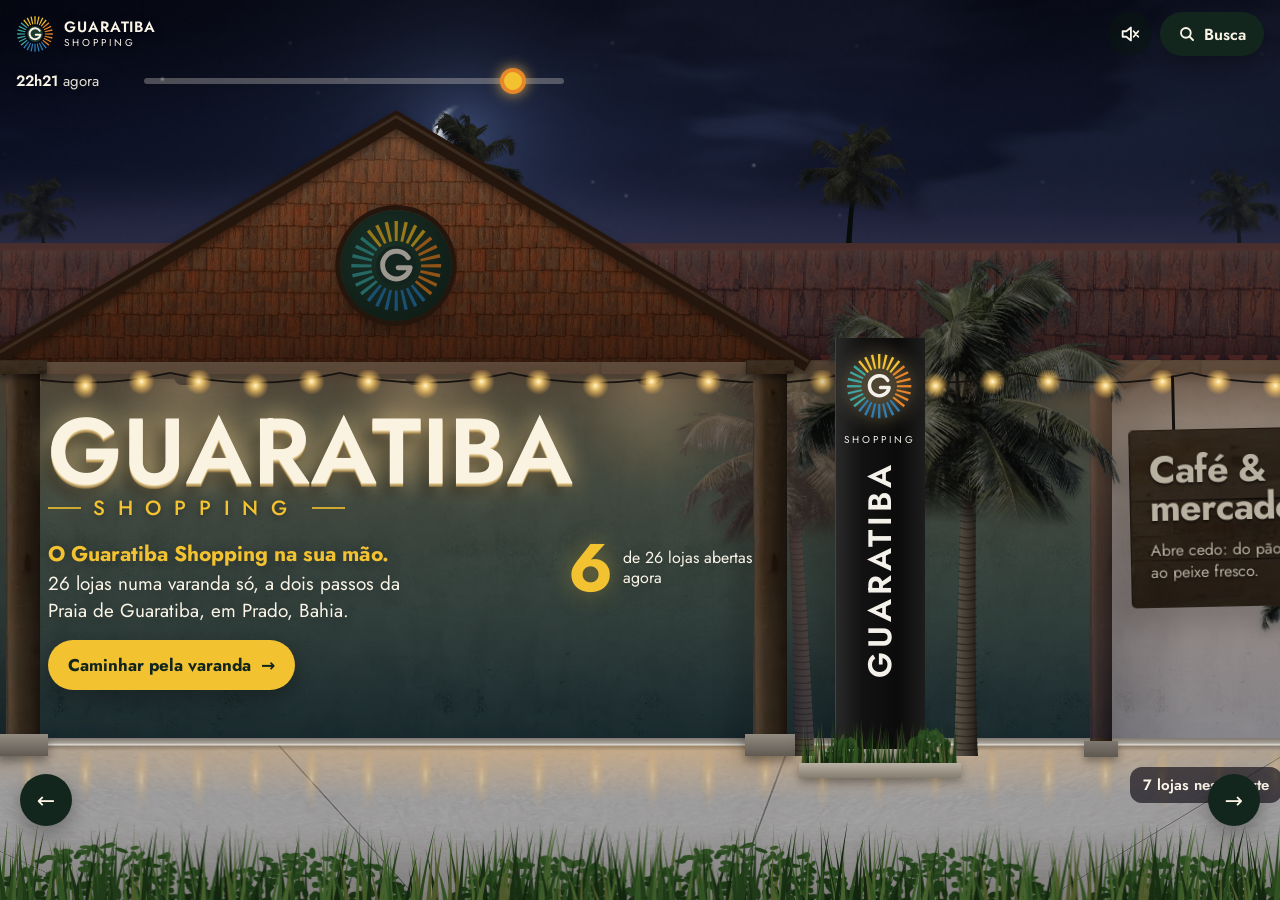
==== index.html @ 78e8a135 "Fluidez no computador: mecanismo de transição das lojas (estados, preparo antes de animar, limpeza g" ====
<!doctype html>
<html lang="pt-BR">
<head>
<meta charset="utf-8">
<meta http-equiv="Content-Security-Policy" content="default-src 'self'; script-src 'self'; style-src 'self' 'unsafe-inline'; img-src 'self' data:; font-src 'self'; connect-src 'self' https://api.open-meteo.com https://marine-api.open-meteo.com; media-src 'self'; object-src 'none'; base-uri 'self'; form-action 'none'; upgrade-insecure-requests">
<meta name="referrer" content="strict-origin-when-cross-origin">
<meta name="viewport" content="width=device-width, initial-scale=1, viewport-fit=cover">
<title>Guaratiba Shopping · Tudo em apenas um lugar · Praia de Guaratiba, Prado-BA</title>
<meta name="description" content="Caminhe pela varanda do Guaratiba Shopping, na Praia de Guaratiba, em Prado (BA): 26 lojas, do café da manhã ao último brinde, com horário de cada uma em tempo real.">
<meta name="theme-color" content="#1E3A2F">
<meta property="og:title" content="Guaratiba Shopping · A Varanda do Sol">
<meta property="og:description" content="26 lojas numa varanda só, na Praia de Guaratiba, Prado-BA. Veja o que está aberto agora.">
<meta property="og:type" content="website">
<meta property="og:image" content="https://samuelsalomaopassos-source.github.io/guaratiba-shopping/assets/og.png">
<link rel="icon" href="assets/favicon.svg" type="image/svg+xml">
<link rel="preload" href="assets/fonts/jost-latin.woff2" as="font" type="font/woff2" crossorigin>
<link rel="preconnect" href="https://api.open-meteo.com" crossorigin>
<link rel="preload" href="assets/tex/telha.webp" as="image">
<link rel="preload" href="assets/tex/madeira.webp" as="image">
<link rel="stylesheet" href="styles.css?v=31">
</head>
<body>
<a class="skip" href="#diretorio-lista">Pular para a lista de lojas</a>

<!-- Céu (fixo): cor do horário, sol do logo, lua, estrelas, coqueiros -->
<div class="sky" id="sky" aria-hidden="true">
  <canvas id="ceu"></canvas>
  <div class="passaros" id="passaros"></div>
  <div class="palms" id="palms"></div>
</div>

<!-- Barra superior -->
<header class="bar" id="bar">
  <a class="brand" href="#inicio" aria-label="Guaratiba Shopping, início">
    <span class="brand-sun" id="brandSun"></span>
    <span class="brand-name">Guaratiba<span>Shopping</span></span>
  </a>
  <div class="bar-actions">
    <button class="btn-ghost" id="btnSom" type="button" aria-pressed="false" aria-label="Ligar o som ambiente">
      <svg viewBox="0 0 24 24" width="22" height="22" aria-hidden="true"><path id="somIco" d="M4 9h4l5-4v14l-5-4H4z M16 9l5 6 M21 9l-5 6" fill="none" stroke="currentColor" stroke-width="2" stroke-linecap="round" stroke-linejoin="round"/></svg>
    </button>
    <button class="btn-lojas" id="btnLojas" type="button" aria-haspopup="dialog" aria-controls="diretorio"><svg viewBox="0 0 24 24" width="18" height="18" aria-hidden="true"><circle cx="10.5" cy="10.5" r="6.5" fill="none" stroke="currentColor" stroke-width="2.4"/><path d="M15.5 15.5L20 20" stroke="currentColor" stroke-width="2.6" stroke-linecap="round"/></svg>Busca</button>
  </div>
</header>

<!-- Relógio: o sol marca a hora -->
<div class="clock" id="clock">
  <label class="clock-label" for="hora"><span id="horaTxt">--h--</span> <span id="horaQuando">agora</span></label>
  <input id="hora" type="range" min="6" max="24" step="0.25" value="12" aria-describedby="abertasTxt">
  <button class="clock-now" id="btnAgora" type="button" hidden>Agora</button>
  <button class="tempo-chip" id="btnTempo" type="button" aria-haspopup="dialog" aria-controls="tempo" hidden>
    <span class="tempo-ico" id="tempoIco"></span><span id="tempoTemp">--°</span><span class="sr" id="tempoSr">Previsão do tempo</span>
  </button>
</div>

<div class="chuva" id="chuva" aria-hidden="true"></div>

<!-- Previsão do tempo -->
<div class="tempo" id="tempo" role="dialog" aria-modal="false" aria-labelledby="tempoTitulo" hidden>
  <div class="tempo-topo">
    <h2 id="tempoTitulo">Tempo na Praia de Guaratiba</h2>
    <button class="btn-ghost" id="tempoFechar" type="button" aria-label="Fechar a previsão do tempo">
      <svg viewBox="0 0 24 24" width="20" height="20" aria-hidden="true"><path d="M5 5l14 14M19 5L5 19" stroke="currentColor" stroke-width="2.2" stroke-linecap="round"/></svg>
    </button>
  </div>
  <div class="tempo-agora" id="tempoAgora"></div>
  <div class="tempo-dica" id="tempoDica"></div>
  <div id="tempoPraia"></div>
  <h3>Próximas horas</h3>
  <div class="tempo-horas" id="tempoHoras"></div>
  <h3>Próximos dias</h3>
  <div class="tempo-dias" id="tempoDias"></div>
  <p class="tempo-fonte">Previsão e maré: Open-Meteo (estimativa)</p>
</div>

<!-- Sol e lua (acima da varanda para poderem ser arrastados) -->
<div class="sun" id="sun" aria-hidden="true"></div>

<!-- palco: piso, capim e varanda numa só camada; a câmera das lojas move só ela (nunca o rolador direto) -->
<div class="palco" id="palco">
<!-- piso e capim da frente: fora da varanda para ficarem presos à tela enquanto ela rola -->
<div class="chao" aria-hidden="true"><div class="chao-plano"></div><div class="chao-escuro"></div></div>
<div class="grama-frente" id="gramaFrente" aria-hidden="true"></div>

<!-- A varanda -->
<main class="walk" id="walk" tabindex="-1">
  <div class="track" id="track">
    <div class="roof" aria-hidden="true"></div>
    <div class="fascia" aria-hidden="true"></div>
    <div class="beiral" aria-hidden="true"></div>
    <div class="fio" aria-hidden="true"></div>
    <div class="fio-reflexo" aria-hidden="true"></div>
    <div class="grade" aria-hidden="true"></div>

    <section class="bay bay-entrada" id="inicio" aria-labelledby="titulo">
      <div class="frontao" aria-hidden="true">
        <div class="frontao-telha"></div>
        <svg class="frontao-borda" viewBox="0 0 100 100" preserveAspectRatio="none"><polyline points="-2,101 50,1 102,101" fill="none" stroke="#3B2416" stroke-width="16" vector-effect="non-scaling-stroke" stroke-linejoin="miter"/><polyline points="-2,101 50,1 102,101" fill="none" stroke="rgba(255,220,180,.18)" stroke-width="3" vector-effect="non-scaling-stroke" stroke-linejoin="miter" transform="translate(0,-1.2)"/></svg>
        <div class="frontao-sol" id="frontaoSol"></div>
      </div>
      <div class="portico" aria-hidden="true">
        <span class="coluna e"><i></i></span><span class="coluna d"><i></i></span>
        <span class="arandela a1"></span><span class="arandela a2"></span><span class="arandela a3"></span>
      </div>
      <div class="entrada-texto">
        <h1 id="titulo" class="letreiro"><span class="l1">Guaratiba</span> <span class="l2">Shopping</span></h1>
        <p class="entrada-sub"><strong>O Guaratiba Shopping na sua mão.</strong> 26 lojas numa varanda só, a dois passos da Praia de Guaratiba, em Prado, Bahia.</p>
        <p class="agora"><span class="agora-num" id="abertasN">--</span> <span class="agora-txt" id="abertasTxt">de 26 lojas abertas agora</span></p>
        <button class="btn-primary" id="btnCaminhar" type="button">Caminhar pela varanda <span aria-hidden="true">→</span></button>
      </div>
      <p class="dica-gesto" aria-hidden="true"><span class="seta">↑</span> Deslize pra caminhar</p>
      <div class="canteiro-totem" aria-hidden="true"><div class="grama-canteiro" data-grama="2"></div></div>
      <div class="totem" aria-hidden="true">
        <div class="totem-sun" id="totemSun"></div>
        <div class="totem-word">GUARATIBA</div>
        <div class="totem-sub">SHOPPING</div>
      </div>
      <div class="palm-front" aria-hidden="true"></div>
      <div class="palm-front esq" aria-hidden="true"></div>
    </section>

    <!-- baias geradas por app.js -->
    <div id="bays" class="bays"></div>

    <section class="bay bay-praca" id="praca" aria-labelledby="pracaTitulo">
      <div class="pilar" aria-hidden="true"><span class="mao e"></span><i></i></div>
      <div class="varal" aria-label="Fotos do Guaratiba Shopping">
        <span class="corda-varal c1" aria-hidden="true"></span><span class="corda-varal c2" aria-hidden="true"></span>
        <figure><img src="assets/fotos/fachada-dia.webp" alt="A varanda do Guaratiba Shopping de dia, com o telhado de telhas e o estacionamento" loading="lazy"><figcaption>A varanda de dia</figcaption></figure>
        <figure><img src="assets/fotos/fachada-noite.webp" alt="A varanda iluminada à noite, com carros no estacionamento" loading="lazy"><figcaption>E de noite</figcaption></figure>
        <figure><img src="assets/fotos/festa-criancas.webp?v=2" alt="Crianças dançando na festa do Dia das Crianças, sob a varanda" loading="lazy"><figcaption>Dia das Crianças</figcaption></figure>
        <figure><img src="assets/fotos/acaraje-mesas.webp" alt="Pessoas nas mesas em frente ao Acarajé Costa Baiana" loading="lazy"><figcaption>Fim de tarde no acarajé</figcaption></figure>
      </div>
      <div class="praca-texto">
        <h2 id="pracaTitulo">Música ao vivo toda sexta</h2>
        <p>O único espaço coberto de entretenimento da região: praça de alimentação completa e, em frente à varanda, os shows, as festas e os eventos da temporada.</p>
        <p class="praca-end">Av. Itália · Praia de Guaratiba, Prado-BA</p>
        <div class="praca-acoes">
          <a class="btn-primary" id="lnkMaps" href="#" target="_blank" rel="noopener noreferrer">Como chegar</a>
          <a class="btn-secondary" id="lnkWa" href="#" target="_blank" rel="noopener noreferrer">WhatsApp do shopping</a>
          <a class="btn-secondary" id="lnkIg" href="#" target="_blank" rel="noopener noreferrer">Instagram</a>
        </div>
        <div class="praca-rodape">
          <button class="btn-link" id="btnVoltarInicio" type="button"><span aria-hidden="true">←</span> Voltar ao começo da varanda</button>
        </div>
      </div>
      <div class="praca-postes" aria-hidden="true"></div>
      <div class="canteiro-praca" aria-hidden="true"><div class="grama-canteiro" data-grama="4"></div></div>
      <p class="credito">Experiência digital por OFFSET studio · Texturas: Poly Haven (CC0) · Copa do coqueiro: foto de Anoopan, <a href="https://commons.wikimedia.org/wiki/File:Coconut_Tree.JPG" target="_blank" rel="noopener noreferrer">Wikimedia Commons</a>, CC BY 3.0</p>
    </section>
  </div>
</main>
</div>

<button class="nav-arrow prev" id="arrPrev" type="button" aria-label="Voltar pela varanda"><span aria-hidden="true">←</span></button>
<button class="nav-arrow next" id="arrNext" type="button" aria-label="Seguir pela varanda"><span aria-hidden="true">→</span></button>

<!-- Loja aberta (a porta abre) -->
<div class="loja" id="loja" role="dialog" aria-modal="true" aria-labelledby="lojaNome" hidden>
  <div class="loja-brilho" aria-hidden="true"></div>
  <div class="loja-scroll" id="lojaScroll" tabindex="-1">
    <div class="loja-topo">
      <button class="btn-voltar" id="lojaFechar" type="button"><span aria-hidden="true">←</span> Varanda</button>
      <div class="loja-setas">
        <button type="button" id="lojaAnt" aria-label="Loja anterior"><span aria-hidden="true">←</span></button>
        <button type="button" id="lojaProx" aria-label="Próxima loja"><span aria-hidden="true">→</span></button>
      </div>
    </div>
    <div class="loja-corpo" id="lojaCorpo"></div>
  </div>
</div>

<!-- Diretório -->
<div class="diretorio" id="diretorio" role="dialog" aria-modal="true" aria-labelledby="dirTitulo" hidden>
  <div class="dir-painel">
    <div class="dir-topo">
      <h2 id="dirTitulo">Do que você precisa?</h2>
      <button class="btn-ghost" id="dirFechar" type="button" aria-label="Fechar a busca">
        <svg viewBox="0 0 24 24" width="22" height="22" aria-hidden="true"><path d="M5 5l14 14M19 5L5 19" stroke="currentColor" stroke-width="2.2" stroke-linecap="round"/></svg>
      </button>
    </div>
    <label class="dir-busca"><span class="sr">Diga do que precisa ou o nome da loja</span>
      <input id="busca" type="search" placeholder="Protetor solar, presente, jantar…" enterkeyhint="search" autocomplete="off">
    </label>
    <div id="diretorio-lista" class="dir-lista" aria-live="polite"></div>
  </div>
</div>

<div class="toast" id="toast" role="status" aria-live="polite"></div>

<noscript>
  <div class="noscript">
    <h2>Guaratiba Shopping</h2>
    <p>Av. Itália, Praia de Guaratiba · Prado, Bahia. Ative o JavaScript para caminhar pela varanda. Instagram: @shoppingguaratiba._</p>
  </div>
</noscript>

<script src="data.js?v=31"></script>
<script src="sky.js?v=31"></script>
<script src="app.js?v=31"></script>
</body>
</html>
---- styles.css ----
@font-face{font-family:Jost;src:url(assets/fonts/jost-latin.woff2) format("woff2");font-weight:300 800;font-display:swap}:root{--verde:#1E3A2F;--verde-esc:#13261E;--creme:#F3E6CC;--creme-claro:#FBF5E8;--laranja:#E8862A;--amarelo:#F2C230;--agua:#3FA7A0;--azul:#2F7FB5;--madeira:#6A4127;--madeira-esc:#3B2416;--tinta:#1B1A17;--ceu:#7EC4E3;--ladrilho:520px;--noite:0;--dia:1;--grade:#ffffff;--sx:0;--so:.3;--scroll:0;--roofTop:27svh;--roofH:11svh;--fasciaH:1.6svh;--shopTop:calc(var(--roofTop) + var(--roofH) + var(--fasciaH));--floorTop:83svh;--bayW:80vw;--pracaW:200vw;--ease:cubic-bezier(.22,.8,.2,1);--tex-telha:url(assets/tex/telha.webp);--tex-madeira:url(assets/tex/madeira.webp);--tex-madeira-v:url(assets/tex/madeira-v.webp);--tex-reboco:url(assets/tex/reboco.webp);--tex-verde:url(assets/tex/reboco-verde.webp);--tex-piso:url(assets/tex/piso-cimento.webp)}@media(min-width:700px){:root{--roofTop:28vh;--roofH:12vh;--fasciaH:1.5vh;--floorTop:82vh;--bayW:44vw}}@media(min-width:1100px){:root{--roofTop:27vh;--roofH:13vh;--floorTop:82vh;--bayW:360px;--pracaW:min(1280px,92vw)}}*{box-sizing:border-box;margin:0;padding:0}[hidden]{display:none!important}html,body{height:100%}body{font-family:Jost,system-ui,sans-serif;color:var(--tinta);background:#0c1622;overflow:hidden;-webkit-font-smoothing:antialiased;text-rendering:optimizeLegibility}img{display:block;max-width:100%}button{font:inherit;color:inherit;cursor:pointer;border:0;background:none}a{color:inherit}:focus-visible{outline:3px solid var(--amarelo);outline-offset:3px}.sr{position:absolute;width:1px;height:1px;overflow:hidden;clip:rect(0 0 0 0);white-space:nowrap}.skip{position:fixed;left:12px;top:-60px;z-index:100;background:var(--creme);padding:10px 14px;border-radius:999px;font-weight:600}.skip:focus{top:12px}.sky{position:fixed;inset:0;z-index:0;background:linear-gradient(to top,color-mix(in srgb,var(--ceu) 70%,#fff) 30%,var(--ceu));transition:background .6s}#ceu{position:absolute;inset:0;width:100%;height:100%;display:block}.palms{position:absolute;left:0;top:calc(var(--roofTop) - 16svh);height:19svh;width:400vw;will-change:transform}.palm{position:absolute;bottom:0}.palm svg{position:absolute;inset:0;width:100%;height:100%;overflow:visible}.palm svg *{transform-box:view-box}.palm.balanca{transform-origin:50% 100%;will-change:transform;animation:longe 9s cubic-bezier(.45,0,.4,1) infinite}@keyframes longe{0%,to{transform:rotate(-.4deg)}14%{transform:rotate(1.2deg)}22%{transform:rotate(2.1deg)}30%{transform:rotate(1.3deg)}38%{transform:rotate(1.7deg)}54%{transform:rotate(.2deg)}68%{transform:rotate(-1deg)}84%{transform:rotate(-.2deg)}}.pl-corpo{transform-origin:50% 100%;will-change:transform;animation:verga 9s cubic-bezier(.45,0,.4,1) var(--dd,0s) infinite}.pl-copa{will-change:transform;animation:rajada 9s cubic-bezier(.45,0,.4,1) var(--dd,0s) infinite}@keyframes verga{0%,to{transform:rotate(0)}16%{transform:rotate(.35deg)}26%{transform:rotate(.9deg)}34%{transform:rotate(.6deg)}42%{transform:rotate(.75deg)}58%{transform:rotate(.1deg)}72%{transform:rotate(-.35deg)}86%{transform:rotate(-.05deg)}}@keyframes rajada{0%,to{transform:rotate(-.6deg)}12%{transform:rotate(1.2deg)}22%{transform:rotate(4.2deg)}29%{transform:rotate(2.6deg)}36%{transform:rotate(3.6deg)}44%{transform:rotate(2deg)}58%{transform:rotate(.3deg)}70%{transform:rotate(-2deg)}84%{transform:rotate(-.4deg)}}@keyframes vergaInv{0%,to{transform:rotate(0)}16%{transform:rotate(-.35deg)}26%{transform:rotate(-.9deg)}34%{transform:rotate(-.6deg)}42%{transform:rotate(-.75deg)}58%{transform:rotate(-.1deg)}72%{transform:rotate(.35deg)}86%{transform:rotate(.05deg)}}@keyframes rajadaInv{0%,to{transform:rotate(.6deg)}12%{transform:rotate(-1.2deg)}22%{transform:rotate(-4.2deg)}29%{transform:rotate(-2.6deg)}36%{transform:rotate(-3.6deg)}44%{transform:rotate(-2deg)}58%{transform:rotate(-.3deg)}70%{transform:rotate(2deg)}84%{transform:rotate(.4deg)}}.pl.inv .pl-corpo{animation-name:vergaInv}.pl.inv .pl-copa{animation-name:rajadaInv}.copa{position:absolute;aspect-ratio:1000/798;transform-origin:53% 54.7%}.copa .fr{left:0;top:0;width:100%;transform-origin:53% 54.7%;will-change:transform}.fr-e{animation:tremeE var(--fd,2.2s) ease-in-out var(--fo,0s) infinite alternate}.fr-d{animation:tremeD var(--fd,2.4s) ease-in-out var(--fo,0s) infinite alternate}.fr-c{animation:tremeC var(--fd,3.4s) ease-in-out var(--fo,0s) infinite alternate}@keyframes tremeE{0%{transform:rotate(-2.4deg) scale(1.01,.975)}to{transform:rotate(1.6deg) scale(.995,1.01)}}@keyframes tremeD{0%{transform:rotate(2.2deg) scale(1.01,.98)}to{transform:rotate(-1.8deg) scale(.995,1.01)}}@keyframes tremeC{0%{transform:rotate(-1deg) translateY(.4%)}to{transform:rotate(1.1deg) translateY(-.3%)}}.pl,.pl-l{position:absolute;inset:0}.pl svg{position:absolute;inset:0;width:100%;height:100%;overflow:visible}.pl>svg{filter:brightness(calc(1 - var(--noite) * .62))}.pl>.pl-l>svg{filter:brightness(calc(1 - var(--noite) * .45))}.copa-img{position:absolute;height:auto;max-width:none;transform-origin:53% 54.7%;display:block;user-select:none;pointer-events:none;filter:brightness(calc(var(--tom,1) * (1 - var(--noite) * .5))) saturate(calc(1.05 - var(--noite) * .5)) hue-rotate(var(--hue,0deg)) drop-shadow(0 6px 6px rgba(0,0,0,.18))}.copa-img.longe{filter:brightness(calc(.62 * (1 - var(--noite) * .7))) saturate(.7) contrast(.92)}.passaros{position:absolute;left:0;top:14svh;width:100%;height:20svh;opacity:var(--dia);pointer-events:none}.passaros i{position:absolute;left:-60px;width:22px;height:10px;animation:voa var(--t,26s) linear infinite;animation-delay:var(--a,0s)}.passaros i:before,.passaros i:after{content:"";position:absolute;top:4px;width:11px;height:2px;background:#22303a;border-radius:2px;animation:bate .5s ease-in-out infinite alternate}.passaros i:before{left:0;transform-origin:right center}.passaros i:after{right:0;transform-origin:left center;animation-name:bate2}@keyframes bate{0%{transform:rotate(18deg)}to{transform:rotate(-14deg)}}@keyframes bate2{0%{transform:rotate(-18deg)}to{transform:rotate(14deg)}}@keyframes voa{0%{transform:translate(0)}50%{transform:translate(60vw,-3vh)}to{transform:translate(125vw,1vh)}}.sun{position:fixed;z-index:1;width:clamp(58px,8vw,96px);aspect-ratio:1;left:0;top:0;touch-action:none;cursor:grab;transform:translate(-50%,-50%);border-radius:50%;transition:opacity .5s;will-change:transform}.sun:active{cursor:grabbing}.sun:before{content:"";position:absolute;inset:-40%;border-radius:50%;background:radial-gradient(circle,#ffecbebf,#ffd68c40 40%,#ffd68c00 68%)}.sun svg{position:relative;width:100%;height:100%;display:block;animation:gira 90s linear infinite;will-change:transform}@keyframes gira{to{transform:rotate(360deg)}}.chao{position:fixed;left:0;right:0;top:var(--floorTop);bottom:0;z-index:0;overflow:hidden;perspective:520px;perspective-origin:50% 0}.chao-plano{position:absolute;left:-60%;right:calc(-60% - var(--ladrilho) - 20px);top:0;height:340%;transform-origin:50% 0;transform:rotateX(-52deg);will-change:transform;background:var(--tex-piso) 0 0/var(--ladrilho) var(--ladrilho),#d2cdc4}.chao-escuro{position:absolute;inset:0;z-index:1;background:rgba(10,8,20,calc(var(--noite) * .12));pointer-events:none}.chao:before{content:"";position:absolute;inset:0;z-index:1;background:var(--grade);opacity:.55;pointer-events:none}.chao:after{content:"";position:absolute;inset:0;z-index:2;pointer-events:none;background:linear-gradient(to bottom,#7d776f 0,#a7a198 5px,#e4dfd7 7px,#28201847 8px,#28201800 8%),radial-gradient(120% 55% at 50% 0,rgba(255,190,110,calc(var(--noite) * .5)),#ffa05000 70%),linear-gradient(to bottom,#0000 55%,#140c0638),linear-gradient(100deg,rgba(255,240,220,calc(var(--dia) * .1)) 20%,#fff0dc00 45%,rgba(255,240,220,calc(var(--dia) * .06)) 75%,#fff0dc00 90%)}.grama-frente{position:fixed;left:0;bottom:-1svh;height:9svh;width:calc(100vw + 1280px);z-index:8;pointer-events:none;will-change:transform}.gl-fundo{background-repeat:repeat-x;background-size:640px 100%;background-position:0 100%}.gf-tile svg,.grama-canteiro svg{position:absolute;inset:0;width:100%;height:100%;overflow:visible}.gl{position:absolute;inset:0;transform-origin:50% 100%;will-change:transform;filter:brightness(calc(.4 + var(--dia) * .6 + var(--noite) * .18));animation:vento 3.2s ease-in-out infinite alternate}.gl1{animation-duration:2.7s;animation-delay:-1.2s}.gl2{animation-duration:3.8s;animation-delay:-2.1s}.gl0{animation-duration:4.4s}html.leve .gl,html.leve .fr,html.leve .pl-corpo,html.leve .pl-copa,html.leve .palm.balanca,html.leve .passaros i,html.leve .copa-img{animation:none!important}html.leve .gl{filter:none!important;will-change:auto}html.leve .palm,html.leve .pl-corpo,html.leve .pl-copa,html.leve .copa .fr{will-change:auto}@keyframes vento{0%{transform:skew(-3deg)}to{transform:skew(4deg)}}@media(min-width:1100px){.grama-frente{height:10vh}}.canteiro-totem,.canteiro-praca{position:absolute;z-index:7;pointer-events:none}.canteiro-totem{right:calc(7% - 4svh);width:calc(clamp(70px,10vh,120px) + 8svh);bottom:calc(100% - var(--floorTop) - 4.4svh);height:7svh}.canteiro-praca{left:0;right:0;bottom:calc(100% - var(--floorTop) - 2.2svh);height:6svh}.canteiro-totem:after,.canteiro-praca:after{content:"";position:absolute;left:0;right:0;bottom:0;height:1.6svh;background:linear-gradient(#b9b1a3,#857d70);box-shadow:0 4px 8px #0000004d}.grama-canteiro{position:absolute;left:2%;right:2%;bottom:1.2svh;top:0}@media(min-width:1100px){.canteiro-totem{right:calc(16% - 4svh)}}.bar{position:fixed;z-index:20;top:0;left:0;right:0;display:flex;align-items:center;justify-content:space-between;padding:max(12px,env(safe-area-inset-top)) 16px 0}.brand{display:flex;align-items:center;gap:10px;text-decoration:none;color:var(--creme-claro);text-shadow:0 1px 8px rgba(0,0,0,.35)}.brand-sun{width:38px;height:38px;display:block}.brand-name{font-weight:600;letter-spacing:.06em;font-size:15px;line-height:1;display:flex;flex-direction:column;text-transform:uppercase}.brand-name span{font-weight:400;font-size:10px;letter-spacing:.3em;margin-top:3px}.bar-actions{display:flex;gap:8px;align-items:center}.btn-ghost{width:44px;height:44px;display:grid;place-items:center;border-radius:50%;color:var(--creme-claro);background:#0a16128c}.btn-ghost[aria-pressed=true]{background:var(--amarelo);color:var(--verde-esc)}.btn-lojas{height:44px;padding:0 18px;border-radius:999px;background:var(--verde-esc);color:var(--creme-claro);font-weight:600;font-size:16px;display:flex;gap:8px;align-items:center;box-shadow:0 6px 20px #00000040}.btn-lojas span{background:var(--amarelo);color:var(--verde-esc);border-radius:999px;font-size:13px;padding:2px 8px}.btn-ghost,.btn-lojas{transition:transform .25s var(--ease),background-color .25s}.btn-ghost:hover,.btn-lojas:hover{transform:translateY(-2px)}.clock{position:fixed;z-index:20;left:16px;right:16px;top:calc(max(12px,env(safe-area-inset-top)) + 54px);display:flex;align-items:center;gap:12px;color:var(--creme-claro);text-shadow:0 1px 8px rgba(0,0,0,.4)}.clock-label{font-weight:600;font-size:15px;white-space:nowrap;min-width:116px}.clock-label #horaQuando{font-weight:400;opacity:.9}.clock input{flex:1 1 60px;min-width:48px;width:0;max-width:420px;-webkit-appearance:none;appearance:none;height:30px;background:transparent}.clock input::-webkit-slider-runnable-track{height:6px;border-radius:6px;background:#0a16126b}.clock input::-moz-range-track{height:6px;border-radius:6px;background:#0a16126b}.clock input::-webkit-slider-thumb{-webkit-appearance:none;width:26px;height:26px;margin-top:-10px;border-radius:50%;background:var(--amarelo);border:4px solid var(--laranja);box-shadow:0 0 14px #ffc85acc}.clock input::-moz-range-thumb{width:20px;height:20px;border-radius:50%;background:var(--amarelo);border:4px solid var(--laranja)}.clock-now{flex:0 0 auto;height:32px;padding:0 12px;border-radius:999px;background:var(--creme-claro);color:var(--verde-esc);font-weight:600;font-size:14px;text-shadow:none}body.escuro .clock input::-webkit-slider-runnable-track{background:#fbf5e847}.tempo-chip{flex:0 0 auto;margin-left:auto;height:36px;padding:0 12px 0 8px;border-radius:999px;background:#0a16128c;color:var(--creme-claro);display:flex;align-items:center;gap:6px;font-weight:600;font-size:15px;text-shadow:none;transition:transform .25s var(--ease),background-color .25s}.tempo-chip:hover{transform:translateY(-2px);background:#0a1612b3}.tempo-ico,.tempo-ico svg{width:24px;height:24px;display:block}@media(min-width:700px){.tempo-chip{margin-left:12px}}@media(max-width:420px){.clock{gap:8px;left:12px;right:12px}.clock-label{min-width:0;font-size:14px}.clock-now{padding:0 10px}.tempo-chip{padding:0 10px 0 6px}}.chuva{position:fixed;inset:-10% 0 0;z-index:9;pointer-events:none;opacity:0;transition:opacity 1.2s;will-change:transform;background:repeating-linear-gradient(103deg,#d2e1f000 0 22px,#d2e1f061 22px 23px,#d2e1f000 23px 47px),repeating-linear-gradient(98deg,#d2e1f000 0 35px,#d2e1f038 35px 36px,#d2e1f000 36px 71px);background-size:180px 120px,260px 160px;animation:cai .45s linear infinite}@keyframes cai{0%{transform:translateY(0)}to{transform:translateY(10%)}}.tempo{position:fixed;z-index:25;right:16px;top:calc(max(12px,env(safe-area-inset-top)) + 100px);width:min(400px,calc(100vw - 32px));max-height:calc(100svh - 130px);overflow:auto;background:var(--creme-claro);color:var(--tinta);border-radius:16px;padding:18px 18px 14px;box-shadow:0 24px 60px #00000059;opacity:0;transform:translateY(-10px) scale(.98);transform-origin:top right;transition:opacity .25s,transform .35s var(--ease)}.tempo.on{opacity:1;transform:none}.tempo-topo{display:flex;justify-content:space-between;align-items:center;gap:10px}.tempo-topo h2{font-size:18px;line-height:1.2}.tempo-topo .btn-ghost{width:38px;height:38px;background:var(--verde);flex:0 0 auto}.tempo-agora{display:flex;align-items:center;gap:14px;margin-top:10px}.ta-ico svg{width:64px;height:64px;display:block}.ta-temp{font-size:48px;font-weight:700;line-height:1;letter-spacing:-.03em}.ta-desc{font-size:17px;font-weight:600;margin-top:2px}.ta-mais{font-size:14px;color:#4b4a44;margin-top:2px}.tempo-dica{margin-top:14px;background:var(--verde);color:var(--creme-claro);border-radius:12px;padding:14px}.tempo-dica p{font-size:15px;line-height:1.4}.tempo-dica div{display:flex;flex-wrap:wrap;gap:8px;margin-top:10px}.tempo-dica button{min-height:40px;padding:0 14px;border-radius:999px;background:var(--amarelo);color:var(--verde-esc);font-weight:600;font-size:14px;transition:transform .2s var(--ease)}.tempo-dica button:hover{transform:translateY(-2px)}.tempo h3{font-size:15px;margin:16px 0 8px;color:var(--verde)}.tempo-horas{display:grid;grid-auto-flow:column;grid-auto-columns:minmax(52px,1fr);gap:6px;overflow-x:auto;scrollbar-width:none}.tempo-horas::-webkit-scrollbar{display:none}.tempo-horas div{display:flex;flex-direction:column;align-items:center;gap:3px;padding:8px 4px;border-radius:10px;background:#ede3cf;font-size:13px}.tempo-horas svg{width:26px;height:26px}.tempo-horas strong{font-size:15px}.tempo-horas small{color:#2f7fb5;font-weight:600}.tempo-dias{display:grid;gap:4px}.tempo-dias div{display:grid;grid-template-columns:44px 26px 1fr auto auto;align-items:center;gap:8px;padding:6px 8px;border-radius:8px;font-size:14px}.tempo-dias div:nth-child(odd){background:#f2eada}.tempo-dias svg{width:24px;height:24px}.tempo-dias em{font-style:normal;color:#4b4a44;white-space:nowrap;overflow:hidden;text-overflow:ellipsis}.tempo-dias small{color:#2f7fb5;font-weight:600}.tempo-fonte{font-size:12px;color:#6b6a63;margin-top:12px}.walk{position:fixed;inset:0;z-index:2;overflow-x:auto;overflow-y:hidden;scrollbar-width:none;overscroll-behavior-x:contain}.walk::-webkit-scrollbar{display:none}.walk{touch-action:pan-x pinch-zoom}.walk.rolando-v{scroll-snap-type:none!important}@media(pointer:coarse){.walk{scroll-snap-type:x proximity}}.track{position:relative;height:100%;display:flex;width:max-content}.bays{display:flex;height:100%}.roof{position:absolute;left:0;right:var(--pracaW);top:var(--roofTop);height:var(--roofH);z-index:3;background:var(--tex-telha) 0 0/auto 330%;filter:brightness(calc(.42 + var(--dia) * .62 + var(--noite) * .14)) saturate(1.05)}.roof:before{content:"";position:absolute;inset:0;background:linear-gradient(to bottom,#ffe2be47,#ffecc814 18%,#0000 45%,#00000014 70%,#280e0499),linear-gradient(to bottom,#7d3417 0,#9b4424 7px,#0000 8px)}.roof{box-shadow:inset 0 10px 0 -2px #501e0a00}.roof:after{content:"";position:absolute;left:0;right:0;bottom:-7px;height:12px;background:radial-gradient(ellipse 50% 100% at 50% 0,#a8492a 0 55%,#6d2a14 70%,transparent 72%) 0 0/24px 12px repeat-x;filter:drop-shadow(0 3px 2px rgba(0,0,0,.45))}.fascia{position:absolute;left:0;right:var(--pracaW);top:calc(var(--roofTop) + var(--roofH));height:var(--fasciaH);z-index:3;background:var(--tex-madeira) 0 0/600px auto,var(--madeira-esc);filter:brightness(calc(.35 + var(--dia) * .5 + var(--noite) * .25));box-shadow:0 4px 10px #00000073}.beiral{position:absolute;left:0;right:var(--pracaW);top:var(--shopTop);height:14svh;z-index:2;pointer-events:none;background:linear-gradient(to bottom,#140a049e,#140a0440 35%,#140a0400)}.fio{position:absolute;left:0;right:var(--pracaW);top:calc(var(--shopTop) - 4px);height:4.2svh;z-index:6;pointer-events:none;background:url("data:image/svg+xml,%3Csvg xmlns='http://www.w3.org/2000/svg' width='180' height='40'%3E%3Cpath d='M0 3 Q90 24 180 3' fill='none' stroke='%23161210' stroke-width='1.6'/%3E%3Cg fill='%23423a30'%3E%3Ccircle cx='30' cy='12.2' r='3.2'/%3E%3Ccircle cx='90' cy='16.6' r='3.2'/%3E%3Ccircle cx='150' cy='12.2' r='3.2'/%3E%3C/g%3E%3C/svg%3E") 0 0/auto 100% repeat-x}.fio:after{content:"";position:absolute;inset:0;opacity:var(--noite);background:url("data:image/svg+xml,%3Csvg xmlns='http://www.w3.org/2000/svg' width='180' height='40'%3E%3Cdefs%3E%3CradialGradient id='g'%3E%3Cstop offset='0' stop-color='%23fff6d8'/%3E%3Cstop offset='.25' stop-color='%23ffd77a' stop-opacity='.9'/%3E%3Cstop offset='1' stop-color='%23ffb84a' stop-opacity='0'/%3E%3C/radialGradient%3E%3C/defs%3E%3Ccircle cx='30' cy='12.2' r='14' fill='url(%23g)'/%3E%3Ccircle cx='90' cy='16.6' r='14' fill='url(%23g)'/%3E%3Ccircle cx='150' cy='12.2' r='14' fill='url(%23g)'/%3E%3C/svg%3E") 0 0/auto 100% repeat-x}.fio-reflexo{position:absolute;left:0;right:var(--pracaW);top:calc(var(--floorTop) + 1svh);height:11svh;z-index:3;pointer-events:none;opacity:calc(var(--noite) * .55);background:url("data:image/svg+xml,%3Csvg xmlns='http://www.w3.org/2000/svg' width='180' height='104'%3E%3Cdefs%3E%3CradialGradient id='g'%3E%3Cstop offset='0' stop-color='%23ffe9b0'/%3E%3Cstop offset='.4' stop-color='%23ffc66a' stop-opacity='.45'/%3E%3Cstop offset='1' stop-color='%23ffb84a' stop-opacity='0'/%3E%3C/radialGradient%3E%3C/defs%3E%3Cg fill='url(%23g)'%3E%3Cellipse cx='30' cy='34' rx='9' ry='34'/%3E%3Cellipse cx='90' cy='30' rx='9' ry='30'/%3E%3Cellipse cx='150' cy='34' rx='9' ry='34'/%3E%3C/g%3E%3C/svg%3E") 0 0/18.9svh 100% repeat-x;-webkit-mask-image:linear-gradient(#000,transparent);mask-image:linear-gradient(#000,transparent)}@keyframes pisca{0%{filter:brightness(1)}to{filter:brightness(1.18)}}.grade{position:absolute;left:0;right:var(--pracaW);top:var(--roofTop);bottom:calc(100% - var(--floorTop));z-index:4;pointer-events:none;background:var(--grade)}.grade:after{content:"";position:absolute;left:0;right:0;top:var(--roofH);bottom:0;opacity:var(--noite);background:linear-gradient(to bottom,#ffc47842,#ffb4641f 45%,#ffaa5a0d 80%,#ffaa5a00)}.bay{position:relative;flex:0 0 auto;width:var(--bayW);height:100%;scroll-snap-align:center}.loja-baia{display:block;text-decoration:none;color:inherit;outline:none}.loja-baia .parede{position:absolute;left:0;right:0;top:var(--shopTop);bottom:calc(100% - var(--floorTop));z-index:1;background:linear-gradient(to bottom,#0000 70%,#4637232e),var(--tex-reboco) 0 0/420px 420px,#efe9dc;filter:brightness(calc(.6 + var(--dia) * .42 + var(--noite) * .3))}.loja-baia .rodape{position:absolute;left:0;right:0;top:calc(var(--floorTop) - 2.2svh);height:2.2svh;z-index:1;background:linear-gradient(#9b9184,#7e7468);filter:brightness(calc(.6 + var(--dia) * .4 + var(--noite) * .22))}.pilar{position:absolute;left:-11px;top:calc(var(--roofTop) + var(--roofH));bottom:calc(100% - var(--floorTop) - 1.4svh);width:22px;z-index:3;background:linear-gradient(to right,#ffdcb438,#0000 35%,#00000073),var(--tex-madeira-v) 0 0/auto 900px,var(--madeira);filter:brightness(calc(.42 + var(--dia) * .6 + var(--noite) * .34))}.pilar:after{content:"";position:absolute;z-index:-1;top:var(--fasciaH);bottom:0;left:6px;width:30px;background:rgba(15,8,2,var(--so));filter:blur(7px);transform-origin:50% 100%;transform:skew(calc(var(--sx) * 32deg)) translate(calc(var(--sx) * -26px))}.pilar .mao{position:absolute;top:2px;width:46px;height:12px;background:var(--tex-madeira) 0 0/300px auto,var(--madeira-esc);box-shadow:0 3px 6px #0006}.pilar .mao.e{right:14px;transform-origin:right center;transform:rotate(36deg) translate(-4px,24px)}.pilar .mao.d{left:14px;transform-origin:left center;transform:rotate(-36deg) translate(4px,24px)}.pilar i{position:absolute;left:-6px;right:-6px;bottom:-6px;height:16px;background:linear-gradient(#a59d92,#7d756b);box-shadow:0 4px 8px #00000059}.placa{position:absolute;left:9%;right:9%;top:calc(var(--shopTop) + 3.4svh);height:14.5svh;z-index:2;padding:6px;background:var(--tex-madeira) 0 0/400px auto,var(--madeira-esc);border-radius:3px;transform-origin:50% -3svh;box-shadow:calc(var(--sx) * -14px) 14px 18px rgba(20,10,0,calc(var(--so) + .12));filter:brightness(calc(.5 + var(--dia) * .52 + var(--noite) * .38))}.placa-in{position:relative;width:100%;height:100%;background:var(--placa,#fff);overflow:hidden;box-shadow:inset 0 0 0 1px #0003}.placa-in:after{content:"";position:absolute;inset:0;background:linear-gradient(118deg,#ffffff38 0 22%,#fff0 22% 60%,#ffffff12 60% 66%,#fff0 66%);pointer-events:none}.placa img{position:absolute;inset:3px;width:calc(100% - 6px);height:calc(100% - 6px);object-fit:contain}.placa.redonda img{border-radius:50%;left:50%;width:auto;aspect-ratio:1;transform:translate(-50%)}.luminaria{position:absolute;left:50%;top:calc(var(--shopTop) + .4svh);width:46px;height:3.2svh;z-index:5;transform:translate(-50%);pointer-events:none}.luminaria:before{content:"";position:absolute;left:50%;top:0;width:3px;height:100%;background:#1c1c1c;transform:translate(-50%)}.luminaria:after{content:"";position:absolute;left:50%;bottom:-6px;width:30px;height:10px;border-radius:2px 2px 14px 14px;background:linear-gradient(#3a3a3a,#111);transform:translate(-50%)}.cone{position:absolute;left:4%;right:4%;top:calc(var(--shopTop) + 3svh);height:20svh;z-index:5;pointer-events:none;opacity:calc(var(--noite) * .55);background:radial-gradient(ellipse 60% 70% at 50% 0,#ffd68c8c,#ffbe642e 55%,#ffb45000 75%)}.vitrine{position:absolute;left:14%;right:14%;top:calc(var(--shopTop) + 20.5svh);bottom:calc(100% - var(--floorTop));z-index:5;background:#2b2f33;padding:5px 5px 0;overflow:hidden;box-shadow:inset 0 0 0 1px #ffffff14,0 0 0 2px #00000040}.interior{position:relative;width:100%;height:100%;overflow:hidden;background:linear-gradient(to bottom,color-mix(in srgb,var(--interior) 55%,#000) 0,var(--interior) 38%,color-mix(in srgb,var(--interior) 70%,#000) 100%);filter:brightness(calc(.62 + var(--dia) * .25 + var(--noite) * .38))}.interior>div{position:absolute;top:0;bottom:0}.viva .interior>div{will-change:transform}.pl-fundo{left:-14%;right:-14%;transform:translate3d(calc(var(--px,0) * -7%),0,0)}.pl-gente{left:-8%;right:-8%;transform:translate3d(calc(var(--px,0) * -15%),0,0)}.pl-frente{left:-4%;right:-4%;transform:translate3d(calc(var(--px,0) * -26%),0,0)}.prateleiras{position:absolute;left:6%;right:6%;top:30%;height:42%;opacity:.42;background:repeating-linear-gradient(to bottom,#0009 0 3px,#0000 3px 25%),repeating-linear-gradient(to right,color-mix(in srgb,var(--tinta-loja) 30%,transparent) 0 6%,#fff0 6% 9%,#0000002e 9% 12%,#fff0 12% 15%)}.lumi{position:absolute;top:0;width:34%;height:60%;background:radial-gradient(ellipse 50% 55% at 50% 14%,#ffe2aa99,#ffe2aa00 70%)}.lumi:before{content:"";position:absolute;left:50%;top:0;width:1px;height:9%;background:#00000080}.lumi:after{content:"";position:absolute;left:50%;top:9%;width:14px;height:7px;margin-left:-7px;border-radius:7px 7px 2px 2px;background:#1d1611;box-shadow:0 3px 8px 2px #ffd68c8c}.lumi.l1{left:8%}.lumi.l2{right:8%}.quadro{position:absolute;left:50%;top:12%;width:19%;aspect-ratio:1;transform:translate(-50%);padding:3%;border-radius:4px;background:var(--placa,#fff);box-shadow:0 0 0 2px #00000059,0 6px 14px #00000059}.quadro img{width:100%;height:100%;object-fit:contain}.pessoa{position:absolute;bottom:20%;display:block;transform-origin:50% 100%}.pessoa svg{display:block;width:100%;height:100%}.pessoa.atend{width:21%;height:36%;bottom:23%}.viva .pessoa.atend{animation:respira 4.5s ease-in-out infinite}.pessoa.cliente{width:14%;height:64%;bottom:3%}.viva .pessoa.cliente{animation:respira 5.5s ease-in-out infinite}.viva .pessoa.cliente.anda{animation:passeia var(--dur,14s) ease-in-out var(--atraso,0s) infinite}@keyframes respira{50%{transform:scaleY(1.012) translateY(-1px)}}@keyframes passeia{0%,to{transform:translate(0)}35%{transform:translate(70%)}50%{transform:translate(70%) scaleX(-1)}85%{transform:translate(-60%) scaleX(-1)}}.balcao{position:absolute;left:0;right:0;bottom:0;height:24%;background:linear-gradient(color-mix(in srgb,var(--interior) 45%,#000),color-mix(in srgb,var(--interior) 25%,#000));box-shadow:0 -2px #ffffff1f}.fechada .pl-gente{opacity:0}.nome-vitrine{position:absolute;left:10%;right:10%;bottom:7%;font-weight:600;font-size:clamp(11px,1.4vh,14px);line-height:1.15;color:var(--tinta-loja,#fff);opacity:.9;z-index:1}html.leve .pessoa{animation:none}.vidro{position:absolute;inset:0;pointer-events:none;z-index:2;background:linear-gradient(to bottom,color-mix(in srgb,var(--ceu) 40%,transparent),#fff0 45%),linear-gradient(112deg,#ffffff47 0 14%,#fff0 14% 48%,#ffffff1f 48% 55%,#fff0 55%);opacity:calc(.35 + var(--dia) * .65)}.vidro:after{content:"";position:absolute;left:50%;top:0;bottom:0;width:4px;transform:translate(-50%);background:#2b2f33}.enrolar{position:absolute;inset:0;z-index:3;transform:translateY(-101%);transition:transform 1.1s cubic-bezier(.6,0,.2,1);background:linear-gradient(to bottom,#0000000d,#0000 40%,#3c281440),repeating-linear-gradient(to bottom,#c9ced1 0 2px,#e4e7e9 2px 4px,#a8afb4 4px 8px,#808a90 8px 10px);filter:brightness(calc(.5 + var(--dia) * .5 + var(--noite) * .25))}.enrolar:after{content:"";position:absolute;left:0;right:0;bottom:0;height:12px;background:linear-gradient(#6c757b,#4b5257)}.fechada .enrolar{transform:translateY(0)}.fechada .interior{filter:brightness(.25)}.aviso{position:absolute;z-index:7;left:50%;top:calc(var(--shopTop) + 19svh);transform:translate(-50%) rotate(-3deg);transform-origin:50% -10px;background:var(--tex-madeira) 0 0/240px auto,#7a4b2a;color:#fff3da;font-weight:700;font-size:13px;padding:5px 12px;border-radius:3px;white-space:nowrap;box-shadow:0 5px 10px #00000059;text-shadow:0 1px 1px rgba(0,0,0,.5)}.aviso:before{content:"";position:absolute;left:50%;top:-12px;width:18px;height:12px;border:2px solid #222;border-bottom:0;border-radius:10px 10px 0 0;transform:translate(-50%)}.fechada .aviso{background:var(--tex-madeira) 0 0/240px auto,#3a2a20;color:#e9d9bd;transform:translate(-50%) rotate(4deg)}.numero{position:absolute;z-index:6;left:3.5%;top:calc(var(--shopTop) + 22svh);width:34px;height:34px;border-radius:50%;background:radial-gradient(circle at 35% 30%,#3e6b58,var(--verde-esc));color:var(--creme-claro);display:grid;place-items:center;font-weight:700;font-size:13px;box-shadow:0 3px 6px #00000059}.derrame{position:absolute;left:4%;right:4%;top:calc(var(--floorTop) - 1svh);height:8svh;z-index:5;border-radius:50%;pointer-events:none;background:radial-gradient(ellipse 50% 60% at 50% 0,#ffce82a6,#ffb45a00 70%);opacity:var(--noite)}.fechada .derrame{opacity:0}.reflexo{position:absolute;left:14%;right:14%;top:calc(var(--floorTop) + .3svh);height:12svh;z-index:4;pointer-events:none;background:linear-gradient(to bottom,var(--interior),rgba(255,255,255,0) 85%);opacity:calc(.13 + var(--noite) * .22);-webkit-mask-image:linear-gradient(90deg,transparent,#000 12%,#000 88%,transparent);mask-image:linear-gradient(90deg,transparent,#000 12%,#000 88%,transparent)}.fechada .reflexo{background:linear-gradient(to bottom,#8d9196,#8d919600 80%);opacity:.14}.reflexo-pilar{position:absolute;left:-11px;width:22px;top:calc(var(--floorTop) + 1.4svh);height:9svh;z-index:4;pointer-events:none;background:linear-gradient(to bottom,#3a261a52,#3a261a00)}.legenda{position:absolute;left:8%;max-width:84%;top:calc(var(--floorTop) + 2.4svh);z-index:7;color:#1b1a17;padding:10px 16px 11px;border-radius:14px;background:#fff7ead6;box-shadow:0 10px 22px -12px #3c1e0a8c,inset 0 0 0 1px #ffffff80}.legenda strong{display:block;font-size:clamp(17px,2.3vh,21px);font-weight:600;line-height:1.15}.legenda span{display:flex;align-items:center;gap:7px;font-size:15px;margin-top:4px}.legenda span:before{content:"";width:9px;height:9px;border-radius:50%;background:#2e9e57;box-shadow:0 0 8px #2e9e57}.fechada .legenda span:before{background:#c2582c;box-shadow:none}body.escuro .legenda{color:var(--creme-claro);background:#100d16a8;box-shadow:0 10px 22px -12px #000c,inset 0 0 0 1px #ffe6be1f}.voce-aqui{position:absolute;z-index:9;left:50%;top:calc(var(--shopTop) - 5.5svh);transform:translate(-50%);background:var(--amarelo);color:var(--verde-esc);font-weight:700;font-size:14px;padding:6px 12px;border-radius:999px;white-space:nowrap;box-shadow:0 6px 16px #0000004d;animation:pula 1.4s var(--ease) infinite alternate}@keyframes pula{to{transform:translate(-50%,-6px)}}.loja-baia .vitrine{transition:transform .35s var(--ease),box-shadow .35s}.loja-baia:hover .vitrine,.loja-baia:focus-visible .vitrine{transform:translateY(-4px);box-shadow:0 0 0 2px var(--amarelo),0 12px 26px #00000059}.loja-baia:hover .interior{filter:brightness(calc(.75 + var(--noite) * .55))}.loja-baia:focus-visible .placa{outline:4px solid var(--amarelo);outline-offset:4px}.loja-baia:active .vitrine{transform:scale(.985)}.bay-grupo{width:calc(var(--bayW) * .82)}.bay-grupo:before{content:"";position:absolute;left:0;right:0;top:var(--shopTop);bottom:calc(100% - var(--floorTop));z-index:1;background:linear-gradient(to right,#00000047,#00000014 30% 70%,#00000047),var(--tex-reboco) 0 0/420px 420px,#e6dfd0;filter:brightness(calc(.5 + var(--dia) * .38 + var(--noite) * .32))}.grupo-tabua{position:absolute;left:9%;right:8%;top:calc(var(--shopTop) + 6svh);z-index:6;color:#fff4de;padding:22px 20px 24px;border-radius:5px;transform:rotate(-1.2deg);transform-origin:50% -6svh;background:linear-gradient(#0000000d,#00000040),var(--tex-madeira) 0 0/520px auto,var(--madeira);box-shadow:calc(var(--sx) * -16px) 18px 26px rgba(0,0,0,calc(var(--so) + .15));text-shadow:0 2px 3px rgba(0,0,0,.55);filter:brightness(calc(.62 + var(--dia) * .38 + var(--noite) * .1))}.grupo-tabua:before,.grupo-tabua:after{content:"";position:absolute;top:-6svh;width:3px;height:6svh;background:#1d1611}.grupo-tabua:before{left:18%}.grupo-tabua:after{right:18%}.grupo-tabua h2{font-size:clamp(28px,4.2vh,44px);line-height:1;font-weight:700;letter-spacing:-.02em}.grupo-tabua p{font-size:16px;line-height:1.4;margin-top:12px}.grupo-chao{position:absolute;left:10%;top:calc(var(--floorTop) + 3.2svh);z-index:7;font-weight:600;font-size:15px;color:#1b1a17;padding:7px 13px;border-radius:12px;background:#fff7ead6}body.escuro .grupo-chao{color:var(--creme-claro);background:#100d16a8}.bay-grupo .vaso{position:absolute;right:2%;width:40%;bottom:calc(100% - var(--floorTop) - 2svh);height:24svh;z-index:5}.bay-grupo .vaso .palm{left:50%;height:100%;aspect-ratio:2/3;transform:translate(-50%)}.bay-grupo .vaso:after{content:"";position:absolute;left:30%;right:30%;bottom:0;height:3.4svh;border-radius:4px 4px 10px 10px;background:linear-gradient(sienna,#6b3418);box-shadow:0 6px 10px #00000059}.bay-entrada{width:100vw}@media(min-width:1100px){.bay-entrada{width:min(1180px,86vw)}}.bay-entrada:before{content:"";position:absolute;left:0;right:0;top:var(--shopTop);bottom:calc(100% - var(--floorTop));z-index:1;background:linear-gradient(to bottom,#0000 65%,#00000040),var(--tex-verde) 0 0/420px 420px,var(--verde);filter:brightness(calc(.62 + var(--dia) * .45 + var(--noite) * .3))}.entrada-texto{position:absolute;left:20px;right:calc(20px + clamp(70px,10vh,120px) + 7%);top:calc(var(--shopTop) + 3svh);z-index:7;color:var(--creme-claro);text-shadow:0 2px 14px rgba(0,0,0,.35)}.letreiro{line-height:.9;font-weight:700;color:#fbf3e2}.letreiro .l1{display:block;font-size:clamp(38px,10.4vw,124px);letter-spacing:.01em;text-transform:uppercase;font-weight:600;color:#fbf3e2;text-shadow:0 1px 0 #e9d6a6,0 2px 0 #cdb27a,0 3px 0 #b39661,0 4px 0 #8f7646,calc(var(--sx) * -10px + 3px) 12px 14px rgba(0,0,0,.42),0 0 calc(var(--noite) * 28px) rgba(255,214,140,calc(var(--noite) * .8))}.letreiro .l2{display:flex;align-items:center;gap:.6em;margin-top:.32em;font-size:clamp(15px,3.4vw,30px);font-weight:500;letter-spacing:.62em;text-transform:uppercase;color:var(--amarelo);text-shadow:0 2px 6px rgba(0,0,0,.35)}.letreiro .l2:before,.letreiro .l2:after{content:"";height:2px;width:1.6em;background:currentColor;opacity:.8}.entrada-sub strong{display:block;font-size:1.12em;color:var(--amarelo);margin-bottom:2px}.frontao{position:absolute;left:0;width:100%;top:calc(var(--roofTop) - 14svh);height:calc(14svh + var(--roofH) + 2px);z-index:5;pointer-events:none;filter:brightness(calc(.42 + var(--dia) * .62 + var(--noite) * .2)) saturate(1.05)}.frontao-telha{position:absolute;inset:0;clip-path:polygon(50% 0,100% 100%,0 100%);background:linear-gradient(to bottom,#ffe2be40,#0000 40%,#280e048c),var(--tex-telha) 0 0/auto 72%}.frontao-borda{position:absolute;inset:0;width:100%;height:100%;overflow:visible;filter:drop-shadow(0 4px 4px rgba(0,0,0,.45))}.frontao-sol{position:absolute;left:50%;bottom:calc(var(--roofH) * .35);width:calc(var(--roofH) * .95);aspect-ratio:1;transform:translate(-50%);border-radius:50%;background:radial-gradient(circle at 40% 35%,#2b4d3e,#13261e);box-shadow:0 0 0 5px #3b2416,0 8px 16px #0006;padding:6%}.frontao-sol svg{position:absolute;inset:7%;width:86%;height:86%;display:block}.portico{position:absolute;inset:0;pointer-events:none}.coluna{position:absolute;top:calc(var(--roofTop) + var(--roofH));bottom:calc(100% - var(--floorTop) - 1.6svh);width:34px;z-index:6;background:linear-gradient(to right,#ffdcb440,#0000 35%,#00000080),var(--tex-madeira-v) 0 0/auto 900px,var(--madeira);filter:brightness(calc(.45 + var(--dia) * .58 + var(--noite) * .32));box-shadow:calc(var(--sx) * -20px) 10px 22px rgba(0,0,0,calc(var(--so) + .15))}.coluna:before{content:"";position:absolute;left:-7px;right:-7px;top:0;height:14px;background:var(--tex-madeira) 0 0/200px auto,var(--madeira-esc);box-shadow:0 4px 6px #0006}.coluna i{position:absolute;left:-8px;right:-8px;bottom:-4px;height:22px;background:linear-gradient(#bdb5a8,#7d756b);box-shadow:0 5px 10px #00000059}.coluna.e{left:6px}.coluna.d{display:none}@media(max-width:699px){.coluna{display:none!important}}.arandela{position:absolute;top:calc(var(--shopTop) + .6svh);width:34%;height:30svh;z-index:2;pointer-events:none;opacity:calc(.12 + var(--noite) * .5);background:radial-gradient(ellipse 45% 60% at 50% 0,#ffe0a08c,#ffc8781f 55%,#ffc87800 75%)}.arandela:before{content:"";position:absolute;left:50%;top:-4px;width:26px;height:10px;transform:translate(-50%);border-radius:3px 3px 12px 12px;background:linear-gradient(#2c2c2c,#0e0e0e);mix-blend-mode:normal}.arandela.a1{left:4%}.arandela.a2{left:33%}.arandela.a3{display:none}.entrada-sub{font-size:clamp(16px,2.1vh,21px);line-height:1.4;max-width:34ch;margin-top:12px}.agora{display:flex;align-items:center;gap:12px;margin-top:14px}.agora-num{font-size:clamp(48px,7.5vh,96px);font-weight:700;line-height:.85;letter-spacing:-.04em;flex:0 0 auto;color:var(--amarelo);text-shadow:0 0 24px rgba(242,194,48,.35)}.agora-txt{font-size:16px;line-height:1.25;max-width:13ch}.btn-primary{display:inline-flex;align-items:center;gap:10px;min-height:50px;padding:0 24px;border-radius:999px;background:var(--amarelo);color:var(--verde-esc);font-weight:700;font-size:17px;text-decoration:none;text-shadow:none;box-shadow:0 8px 22px #00000047;transition:transform .25s var(--ease),background-color .2s,box-shadow .25s}.btn-primary:hover{transform:translateY(-2px);background:#f6d35a;box-shadow:0 12px 26px #00000052}.btn-primary:active{transform:scale(.97)}.entrada-texto .btn-primary{margin-top:16px;white-space:nowrap;padding:0 20px}.totem{position:absolute;right:7%;width:clamp(70px,10vh,120px);top:calc(var(--shopTop) - 4svh);bottom:calc(100% - var(--floorTop) - 2svh);z-index:6;display:flex;flex-direction:column;align-items:center;padding-top:14px;color:#f4f1ea;background:linear-gradient(to right,#2a2a2a,#121212 30%,#0b0b0b 70%,#1d1d1d);box-shadow:calc(var(--sx) * -22px) 16px 26px rgba(0,0,0,calc(var(--so) + .2)),inset 1px 0 #ffffff1f}.totem:after{content:"";position:absolute;left:-14%;right:-14%;bottom:-1.4svh;height:2.2svh;background:linear-gradient(#a59d92,#6f675d)}.totem-sun{width:76%;filter:drop-shadow(0 0 calc(var(--noite) * 10px) rgba(255,220,150,.8))}.totem-sub{font-size:10px;letter-spacing:.3em;margin-top:6px}.totem-word{writing-mode:vertical-rl;transform:rotate(180deg);font-weight:600;letter-spacing:.12em;font-size:clamp(20px,3.6vh,36px);margin-top:14px;order:3}.palm-front{display:none}@media(min-width:1100px){.entrada-texto{left:48px;right:auto;width:min(860px,64%);top:calc(var(--shopTop) + 4vh);display:grid;grid-template-columns:1fr auto;column-gap:40px;align-items:start}.entrada-texto h1{grid-column:1/-1;white-space:nowrap}.letreiro .l1{font-size:clamp(70px,7.2vw,124px)}.letreiro .l2{font-size:clamp(18px,1.6vw,26px)}.entrada-sub{margin-top:22px}.entrada-texto .agora{grid-column:2;grid-row:2/4;margin-top:22px}.entrada-texto .btn-primary{justify-self:start}.totem{right:16%}.palm-front{display:block;position:absolute;right:-3%;bottom:calc(100% - var(--floorTop) - 2svh);height:56svh;aspect-ratio:2/3;z-index:5}.palm-front.esq{right:auto;left:60%;height:48svh;z-index:2}.frontao{width:72%}.coluna.d{display:block;left:calc(72% - 40px)}.arandela{width:22%}.arandela.a1{left:6%}.arandela.a2{left:27%}.arandela.a3{display:block;left:48%}}.bay-praca{width:var(--pracaW);color:var(--creme-claro)}.bay-praca>.pilar{left:-11px}.praca-texto{position:absolute;left:20px;width:calc(100vw - 40px);bottom:calc(100% - var(--floorTop) + 5svh);max-height:calc(var(--floorTop) - 5svh - 116px);overflow:auto;z-index:7;padding:20px 18px;border-radius:4px;display:flex;flex-direction:column;background:linear-gradient(#ffffff0a,#0000001f),var(--tex-verde) 0 0/420px 420px,var(--verde);box-shadow:0 0 0 7px #2a1a10,0 0 0 9px #0000004d,calc(var(--sx) * -20px) 22px 34px rgba(0,0,0,calc(var(--so) + .2))}.praca-postes{position:absolute;left:20px;width:calc(100vw - 40px);bottom:calc(100% - var(--floorTop) - 1svh);height:6svh;z-index:6;pointer-events:none}.praca-postes:before,.praca-postes:after{content:"";position:absolute;bottom:0;top:0;width:14px;background:var(--tex-madeira-v) 0 0/auto 400px,var(--madeira-esc);box-shadow:inset -4px 0 6px #0006}.praca-postes:before{left:14%}.praca-postes:after{right:14%}.praca-texto h2{font-size:clamp(28px,4.4vh,54px);line-height:1;letter-spacing:-.03em;font-weight:700;max-width:16ch}.praca-texto p{font-size:15px;line-height:1.42;margin-top:10px;max-width:46ch}.praca-end{font-weight:600}.praca-acoes{display:flex;flex-wrap:wrap;gap:8px;margin-top:14px}.praca-acoes a{min-height:44px;padding:0 15px;font-size:15px}.btn-secondary{display:inline-flex;align-items:center;min-height:50px;padding:0 20px;border-radius:999px;background:var(--creme-claro);color:var(--verde-esc);font-weight:600;font-size:16px;text-decoration:none;transition:transform .25s var(--ease)}.btn-secondary:hover{transform:translateY(-2px)}.praca-rodape{display:flex;flex-wrap:wrap;align-items:center;justify-content:space-between;gap:6px 16px;margin-top:10px}.btn-link{font-weight:600;font-size:16px;text-decoration:underline;text-underline-offset:4px;min-height:44px}.credito{position:absolute;z-index:7;left:20px;top:calc(var(--floorTop) + 3.4svh);font-size:13px;color:#2a2a26;opacity:.85}body.escuro .credito{color:var(--creme-claro)}.credito{max-width:min(620px,86vw);line-height:1.4}.credito a{color:inherit}@media(min-width:1100px){.credito{left:64px}}.varal{position:absolute;left:calc(100vw + 16px);right:16px;top:calc(max(12px,env(safe-area-inset-top)) + 120px);bottom:calc(100% - var(--floorTop) + 2svh);display:grid;grid-template-columns:1fr 1fr;grid-template-rows:1fr 1fr;gap:28px 14px;z-index:7;padding-top:14px}.corda-varal{position:absolute;left:-4%;right:-4%;height:2px;background:#2a1d14;border-radius:2px;box-shadow:0 2px 3px #0000004d}.corda-varal.c1{top:6px}.corda-varal.c2{top:calc(50% + 18px)}.varal figure{position:relative;background:#fbf7ee;padding:7px 7px 0;color:var(--verde-esc);transform:rotate(-2.5deg);transform-origin:top center;display:flex;flex-direction:column;min-height:0;transition:transform .5s var(--ease);box-shadow:calc(var(--sx) * -10px) 12px 18px #00000052}.varal figure:nth-of-type(2n){transform:rotate(2.2deg)}.varal figure:hover{transform:rotate(0) scale(1.04);z-index:2}.varal figure:before{content:"";position:absolute;top:-12px;left:50%;width:10px;height:24px;margin-left:-5px;background:var(--tex-madeira) 0 0/120px auto,var(--madeira);border-radius:2px;box-shadow:0 2px 3px #00000059}.varal img{width:100%;flex:1;min-height:0;object-fit:cover}.varal figcaption{font-size:14px;font-weight:600;padding:6px 2px 8px;line-height:1.2}@media(min-width:1100px){.praca-texto,.praca-postes{left:64px;width:46%}.praca-texto{padding:40px 44px;bottom:calc(100% - var(--floorTop) + 7svh);max-height:calc(var(--floorTop) - 7svh - 116px)}.praca-texto p{font-size:16px;margin-top:12px}.praca-postes{height:8svh}.praca-acoes a{min-height:50px;padding:0 20px;font-size:16px}.varal{left:calc(46% + 120px);right:56px;top:120px;gap:34px 22px}}.nav-arrow{position:fixed;z-index:15;top:calc(var(--floorTop) + 4vh);width:52px;height:52px;border-radius:50%;background:var(--verde-esc);color:var(--creme-claro);font-size:22px;display:none;transition:transform .25s var(--ease);box-shadow:0 8px 20px #0000004d}.nav-arrow:hover{transform:scale(1.07)}.nav-arrow.prev{left:20px}.nav-arrow.next{right:20px}@media(min-width:1100px)and (pointer:fine){.nav-arrow{display:grid;place-items:center}}.loja{position:fixed;inset:0;z-index:40;opacity:0;transition:opacity .45s var(--ease);will-change:transform,opacity}.loja.cheia{opacity:1}.loja.camera{transition:none}.loja-brilho{position:absolute;inset:0;z-index:6;pointer-events:none;transform:translate(-120%);background:linear-gradient(104deg,#fff0 30%,#ffffff47 47%,#fffaeb80,#ffffff47 53%,#fff0 70%)}.loja.cheia:not(.trocando):not(.saindo) .loja-brilho{animation:varre 1.3s cubic-bezier(.5,0,.2,1) .7s both}@keyframes varre{to{transform:translate(120%)}}.palco{position:fixed;inset:0;z-index:1;will-change:transform}.walk{will-change:scroll-position,transform}body.camera-ativa .palco,body.camera-ativa .sky{will-change:transform}body:after{content:"";position:fixed;inset:0;z-index:39;pointer-events:none;opacity:0;transition:opacity .9s cubic-bezier(.62,0,.2,1);background:radial-gradient(ellipse 46% 52% at 50% 50%,#ffe2aa61,#ffd69600 60%),radial-gradient(ellipse 75% 75% at 50% 50%,#0000 40%,#0000008c)}body.entrando:after{opacity:1}.loja-baia .interior{transition:filter .5s ease}.loja-baia.acesa .interior{filter:brightness(1.5)}.loja-baia.acesa .vidro{opacity:.15}.loja-scroll{outline:none;position:absolute;inset:0;overflow-y:auto;background:var(--cor);color:var(--tinta-loja);overscroll-behavior:contain}.loja-scroll:before{content:"";position:fixed;inset:0;pointer-events:none;background:radial-gradient(ellipse 80% 60% at 30% 0,#ffffff1f,#fff0 60%),radial-gradient(ellipse 70% 50% at 100% 100%,#00000040,#0000 70%)}.loja-topo{position:sticky;top:0;z-index:3;display:flex;justify-content:space-between;align-items:center;padding:max(12px,env(safe-area-inset-top)) 16px 12px;background:color-mix(in srgb,var(--cor) 88%,transparent);backdrop-filter:blur(10px);-webkit-backdrop-filter:blur(10px)}.btn-voltar{height:44px;padding:0 16px;border-radius:999px;background:var(--tinta-loja);color:var(--cor);font-weight:600;font-size:16px;display:flex;align-items:center;gap:8px;transition:transform .25s var(--ease)}.btn-voltar:hover{transform:translate(-3px)}.loja-setas{display:flex;gap:8px}.loja-setas button{width:44px;height:44px;border-radius:50%;background:color-mix(in srgb,var(--tinta-loja) 16%,transparent);font-size:20px;color:var(--tinta-loja);transition:transform .25s var(--ease)}.loja-setas button:hover{transform:scale(1.08)}.loja-corpo{position:relative;max-width:1120px;margin:0 auto;padding:8px 20px 64px;display:grid;gap:28px}.loja-placa{position:relative;background:var(--placa);aspect-ratio:16/10;overflow:hidden;box-shadow:0 0 0 10px #2a1a10,0 24px 50px #00000059;margin:10px}.loja-placa:after{content:"";position:absolute;inset:0;background:linear-gradient(118deg,#fff3 0 20%,#fff0 20% 62%,#ffffff12 62% 68%,#fff0 68%)}.loja-placa img{position:absolute;inset:6%;width:88%;height:88%;object-fit:contain}.loja-placa.redonda img{left:50%;width:auto;aspect-ratio:1;border-radius:50%;transform:translate(-50%)}.loja-info h2{font-size:clamp(40px,9vw,88px);line-height:.95;letter-spacing:-.035em;font-weight:700}.loja-meta{font-size:18px;margin-top:12px;font-weight:500}.loja-status{display:flex;align-items:center;gap:10px;font-size:18px;font-weight:600;margin-top:10px}.loja-status:before{content:"";width:12px;height:12px;border-radius:50%;background:#2e9e57;box-shadow:0 0 0 4px color-mix(in srgb,#2E9E57 30%,transparent);animation:pulso 1.8s ease-in-out infinite}@keyframes pulso{50%{box-shadow:0 0 0 8px color-mix(in srgb,#2E9E57 10%,transparent)}}.loja-status.fechada:before{background:#e0663a;box-shadow:none;animation:none}.loja-frase{font-size:clamp(24px,4.4vw,34px);line-height:1.15;font-weight:600;letter-spacing:-.015em;margin-top:26px;max-width:22ch}.loja-texto{font-size:18px;line-height:1.55;margin-top:18px;max-width:52ch}.loja-acoes{display:flex;flex-wrap:wrap;gap:10px;margin-top:26px}.loja-acoes a,.loja-acoes button{min-height:52px;padding:0 22px;border-radius:999px;font-weight:700;font-size:17px;display:inline-flex;align-items:center;gap:8px;text-decoration:none;transition:transform .25s var(--ease),box-shadow .25s}.loja-acoes a:hover,.loja-acoes button:hover{transform:translateY(-2px)}.acao-1{background:var(--tinta-loja);color:var(--cor);box-shadow:0 10px 24px #00000038}.acao-2{background:color-mix(in srgb,var(--tinta-loja) 14%,transparent);color:var(--tinta-loja)}.loja-cols{display:grid;gap:28px}.loja-cols h3{font-size:22px;font-weight:700;margin-bottom:12px}.loja-cols ul{list-style:none;display:grid;gap:8px}.loja-cols li{font-size:18px;line-height:1.35;padding:12px 16px;background:color-mix(in srgb,var(--tinta-loja) 9%,transparent);border-radius:6px}.horario{display:grid;gap:4px;font-size:17px}.horario div{display:flex;justify-content:space-between;gap:16px;padding:9px 16px;border-radius:6px}.horario div.hoje{background:color-mix(in srgb,var(--tinta-loja) 12%,transparent);font-weight:700}.loja-vizinhas{display:grid;grid-template-columns:1fr 1fr;gap:10px;margin-top:8px}.loja-vizinhas button{text-align:left;padding:18px;border-radius:8px;background:color-mix(in srgb,var(--tinta-loja) 9%,transparent);color:var(--tinta-loja);font-size:15px;line-height:1.3;transition:transform .25s var(--ease)}.loja-vizinhas button:hover{transform:translateY(-2px)}.loja-vizinhas strong{display:block;font-size:19px;margin-top:4px}.loja-vizinhas .prox{text-align:right}.loja-corpo>*{animation:sobe .7s var(--ease) both}.loja-corpo>:nth-child(1){animation-delay:.8s}.loja-corpo>:nth-child(2){animation-delay:.88s}.loja-corpo>:nth-child(3){animation-delay:.96s}.loja-corpo>:nth-child(4){animation-delay:1.04s}.loja-placa{animation:placaEntra .9s cubic-bezier(.2,.9,.25,1.1) .66s both!important}.loja.trocando .loja-placa{animation-delay:0s!important}@keyframes placaEntra{0%{opacity:0;transform:scale(.82) translateY(16px)}to{opacity:1;transform:none}}.loja.trocando .loja-corpo>*{animation-delay:0s}@media(min-width:900px){.loja-corpo{grid-template-columns:1.05fr 1fr;align-items:start;column-gap:56px;padding-top:24px}.loja-placa{position:sticky;top:100px;grid-row:span 2}.loja-cols{grid-template-columns:1fr 1fr}.loja-vizinhas{grid-column:1/-1}}.diretorio{position:fixed;inset:0;z-index:30;background:#08100d8c;display:flex;justify-content:flex-end}.dir-painel{width:min(520px,100%);height:100%;background:var(--creme-claro);display:flex;flex-direction:column;transform:translate(100%);transition:transform .5s var(--ease);box-shadow:-20px 0 50px #0000004d}.diretorio.on .dir-painel{transform:none}.dir-topo{display:flex;justify-content:space-between;align-items:center;padding:max(16px,env(safe-area-inset-top)) 20px 8px}.dir-topo h2{font-size:30px;letter-spacing:-.02em}.dir-topo .btn-ghost{background:var(--verde);color:var(--creme-claro);backdrop-filter:none}.dir-busca{padding:8px 20px 12px}.dir-busca input{width:100%;height:52px;border-radius:999px;border:0;background:#ede3cf;padding:0 20px;font:inherit;font-size:17px;color:var(--tinta)}.dir-lista{overflow-y:auto;padding:0 12px 40px;flex:1}.dir-lista h3{font-size:15px;font-weight:700;padding:18px 8px 6px;color:var(--verde)}.dir-item{display:flex;width:100%;align-items:center;gap:14px;padding:10px 8px;border-radius:8px;text-align:left;transition:background-color .15s,transform .2s var(--ease)}.dir-item:hover,.dir-item:focus-visible{background:#ede3cf;transform:translate(3px)}.dir-item img{width:52px;height:52px;object-fit:contain;border-radius:6px;background:var(--placa);flex:0 0 auto;box-shadow:0 2px 6px #0000001f}.dir-item strong{display:block;font-size:17px;font-weight:600}.dir-item small{display:block;font-size:14px;color:#4b4a44;margin-top:2px}.dir-item .st{margin-left:auto;font-size:13px;font-weight:600;white-space:nowrap;color:#2e7d4a}.dir-item .st.f{color:#a2481f}.dir-vazio{padding:20px 8px;font-size:17px}.dir-chips{display:flex;flex-wrap:wrap;gap:8px;padding:6px 8px 4px}.dir-chips:before{content:"Toque numa ideia ou escreva com suas palavras";width:100%;font-size:14px;color:#4b4a44;margin-bottom:2px}.chip{height:38px;padding:0 15px;border-radius:999px;background:#ede3cf;color:var(--tinta);font-size:15px;font-weight:600;transition:background-color .15s,transform .2s var(--ease)}.chip:hover,.chip:focus-visible{background:var(--amarelo);transform:translateY(-1px)}.dir-rot{padding:16px 8px 6px;margin:0;font-size:14px;font-weight:700;color:var(--verde)}.dir-top{display:grid;grid-template-columns:72px 1fr;gap:4px 16px;align-items:center;width:100%;padding:16px;border-radius:18px;text-align:left;background:#fff;box-shadow:0 14px 30px -16px #281e0a73,inset 0 0 0 2px var(--cor);transition:transform .25s var(--ease)}.dir-top:hover,.dir-top:focus-visible{transform:translateY(-2px)}.dir-top img{grid-row:span 2;width:72px;height:72px;object-fit:contain;border-radius:10px;background:var(--placa)}.dir-top strong{display:block;font-size:21px;font-weight:700;letter-spacing:-.01em}.dt-porque{display:block;font-size:16px;line-height:1.35;margin-top:3px;color:var(--tinta)}.dir-top small{display:block;font-size:14px;font-weight:600;margin-top:6px;color:#2e7d4a}.dir-top small.f{color:#a2481f}.dt-ir{grid-column:2;justify-self:start;margin-top:6px;height:40px;padding:0 16px;border-radius:999px;display:inline-flex;align-items:center;gap:8px;background:var(--verde-esc);color:var(--creme-claro);font-weight:700;font-size:15px}.toast{position:fixed;z-index:50;left:50%;bottom:28px;transform:translate(-50%,40px);opacity:0;background:var(--verde-esc);color:var(--creme-claro);padding:12px 18px;border-radius:999px;font-weight:600;font-size:15px;transition:opacity .3s,transform .45s var(--ease);pointer-events:none;max-width:90vw;text-align:center;box-shadow:0 10px 30px #0000004d}.toast.on{opacity:1;transform:translate(-50%)}.noscript{position:fixed;inset:0;z-index:99;background:var(--verde);color:var(--creme);padding:40px 24px;font-size:18px}@keyframes sobe{0%{opacity:0;transform:translateY(26px)}to{opacity:1;transform:none}}@keyframes balanca{0%{transform:rotate(-4.5deg)}30%{transform:rotate(3deg)}55%{transform:rotate(-1.6deg)}78%{transform:rotate(.6deg)}to{transform:rotate(0)}}@keyframes balancaTabua{0%{transform:rotate(-6deg)}35%{transform:rotate(2.2deg)}62%{transform:rotate(-2.6deg)}82%{transform:rotate(-.6deg)}to{transform:rotate(-1.2deg)}}@keyframes avisoBal{0%{transform:translate(-50%) rotate(-9deg)}40%{transform:translate(-50%) rotate(5deg)}70%{transform:translate(-50%) rotate(-4deg)}to{transform:translate(-50%) rotate(-3deg)}}.entrada-texto>*{animation:sobe .9s var(--ease) backwards}.entrada-texto>:nth-child(2){animation-delay:.08s}.entrada-texto>:nth-child(3){animation-delay:.16s}.entrada-texto>:nth-child(4){animation-delay:.24s}.totem{animation:sobe 1.1s var(--ease) .2s backwards}.vista .placa{animation:balanca 1.6s var(--ease)}.vista .aviso{animation:avisoBal 1.8s var(--ease) .1s}.vista .grupo-tabua{animation:balancaTabua 1.8s var(--ease)}.loja-baia .legenda{transition:opacity .6s var(--ease),transform .7s var(--ease)}.loja-baia:not(.vista) .legenda{opacity:0;transform:translateY(12px)}.bay-praca.vista .varal figure{animation:sobe .8s var(--ease) backwards}.bay-praca.vista .varal figure:nth-of-type(2){animation-delay:.08s}.bay-praca.vista .varal figure:nth-of-type(3){animation-delay:.16s}.bay-praca.vista .varal figure:nth-of-type(4){animation-delay:.24s}@media(prefers-reduced-motion:reduce){.loja-baia:not(.vista) .legenda{opacity:1;transform:none}*,*:before,*:after{animation:none!important;transition-duration:.01ms!important}}.tempo-praia{display:grid;grid-template-columns:repeat(auto-fit,minmax(110px,1fr));gap:8px}.tempo-praia div{padding:10px 12px;border-radius:10px;background:#e3eef2;display:grid;gap:2px}.tempo-praia span{font-size:13px;color:#2f6f8f;font-weight:600}.tempo-praia strong{font-size:20px;font-weight:700}.tempo-praia-dica{margin-top:10px;font-size:15px;line-height:1.4;color:#33322d}.aqui-box{margin-top:18px;padding:14px;border-radius:12px;background:color-mix(in srgb,var(--tinta-loja) 10%,transparent);border:2px solid color-mix(in srgb,var(--tinta-loja) 28%,transparent)}.aqui-tit{display:flex;align-items:center;gap:8px;font-weight:700;font-size:16px}.aqui-pin{width:14px;height:14px;border-radius:50% 50% 50% 0;background:var(--amarelo);transform:rotate(-45deg);box-shadow:0 0 0 3px color-mix(in srgb,var(--amarelo) 35%,transparent);animation:aquiPula 1.2s var(--ease) infinite alternate}@keyframes aquiPula{to{transform:rotate(-45deg) translate(2px,-2px)}}.aqui-viz{display:grid;grid-template-columns:1fr 1fr;gap:8px;margin-top:10px}.aqui-viz button{text-align:left;padding:10px 12px;border-radius:8px;background:color-mix(in srgb,var(--tinta-loja) 12%,transparent);color:var(--tinta-loja);font-size:13px;line-height:1.25;transition:transform .2s var(--ease)}.aqui-viz button:last-child:not(:first-child){text-align:right}.aqui-viz button:hover{transform:translateY(-2px)}.aqui-viz strong{display:block;font-size:16px;margin-top:2px}.aqui-sug{margin-top:10px;font-size:15px;line-height:1.4}.aqui-sug button{font:inherit;font-weight:700;color:inherit;text-decoration:underline;text-underline-offset:3px;background:none;padding:0}.coco-alvo{position:absolute;left:12%;right:12%;top:2%;height:34%;z-index:3;background:none;border:0;padding:0;cursor:pointer;pointer-events:auto;-webkit-tap-highlight-color:transparent}.coco{position:absolute;z-index:9;pointer-events:none;will-change:transform}.coco i{position:absolute;inset:0;border-radius:50% 50% 47% 53%/55% 52% 48% 45%;will-change:transform;background:radial-gradient(circle at 34% 30%,#c9d97a 0,#8fae3d 28%,#5f7f22 60%,#3a5214);box-shadow:inset -3px -4px 6px #00000059,0 3px 4px #00000059;filter:brightness(calc(1 - var(--noite) * .35))}.coco i:after{content:"";position:absolute;left:44%;top:-6%;width:14%;height:16%;border-radius:40%;background:#6b5a2a}.site-exclusivo{display:grid;grid-template-columns:auto 1fr auto;align-items:center;gap:14px;margin-top:18px;padding:12px 16px 12px 12px;border-radius:14px;text-decoration:none;background:linear-gradient(120deg,#1a0d07,#3b1d0e);color:#f1e5d1;border:1.5px solid rgba(233,166,74,.55);box-shadow:0 10px 30px -12px #0009;transition:transform .35s var(--ease),border-color .35s,box-shadow .35s}.site-exclusivo:hover{transform:translateY(-3px);border-color:#e9a64a;box-shadow:0 16px 36px -12px #e9a64a59}.se-foto{width:64px;height:78px;border-radius:32px 32px 8px 8px;background:url(la-taverna/img/emblema-negroni-640.webp) 50% 30%/cover}.se-txt{display:grid;gap:2px;line-height:1.25}.se-txt small{font-size:12px;letter-spacing:.16em;text-transform:uppercase;color:#e9a64a;font-weight:600}.se-txt strong{font-size:19px}.se-txt span{font-size:14px;color:#d9c6a8}.se-seta{font-size:22px;color:#e9a64a;transition:transform .35s var(--ease)}.site-exclusivo:hover .se-seta{transform:translate(4px)}.portal{position:fixed;inset:0;z-index:200;opacity:0;transition:opacity .5s cubic-bezier(.65,0,.35,1);pointer-events:none}.portal.on{opacity:1}.selo-site{font-style:normal;font-size:.68em;font-weight:600;letter-spacing:.04em;color:#b8741f;white-space:nowrap}body.escuro .selo-site{color:#e9a64a}.portal-loja{min-height:70vh;display:grid;place-items:center;align-content:center;gap:18px;color:var(--tinta-loja)}.portal-loja img{width:min(46vw,220px);aspect-ratio:1;object-fit:contain;border-radius:24px}.portal-loja span{font-size:18px;letter-spacing:.06em;opacity:.85}.loja.modo-portal .loja-topo,.loja.modo-portal .loja-brilho,.dica-gesto{display:none}@media(pointer:coarse){.dica-gesto{display:flex;align-items:center;gap:7px;position:absolute;left:6%;font-size:13px!important;top:calc(var(--floorTop) + 2.4svh);z-index:7;margin:0;padding:8px 14px;border-radius:999px;font-size:14px;font-weight:600;color:#1b1a17;background:#fff7eadb;box-shadow:0 10px 22px -12px #3c1e0a8c}body.escuro .dica-gesto{color:var(--creme-claro);background:#100d16a8}.dica-gesto .seta{display:inline-block;font-size:16px;animation:sobe 1.6s var(--ease) infinite}}@keyframes sobe{0%,to{transform:translateY(2px);opacity:.6}50%{transform:translateY(-4px);opacity:1}}@media(prefers-reduced-motion:reduce){.dica-gesto .seta{animation:none}}
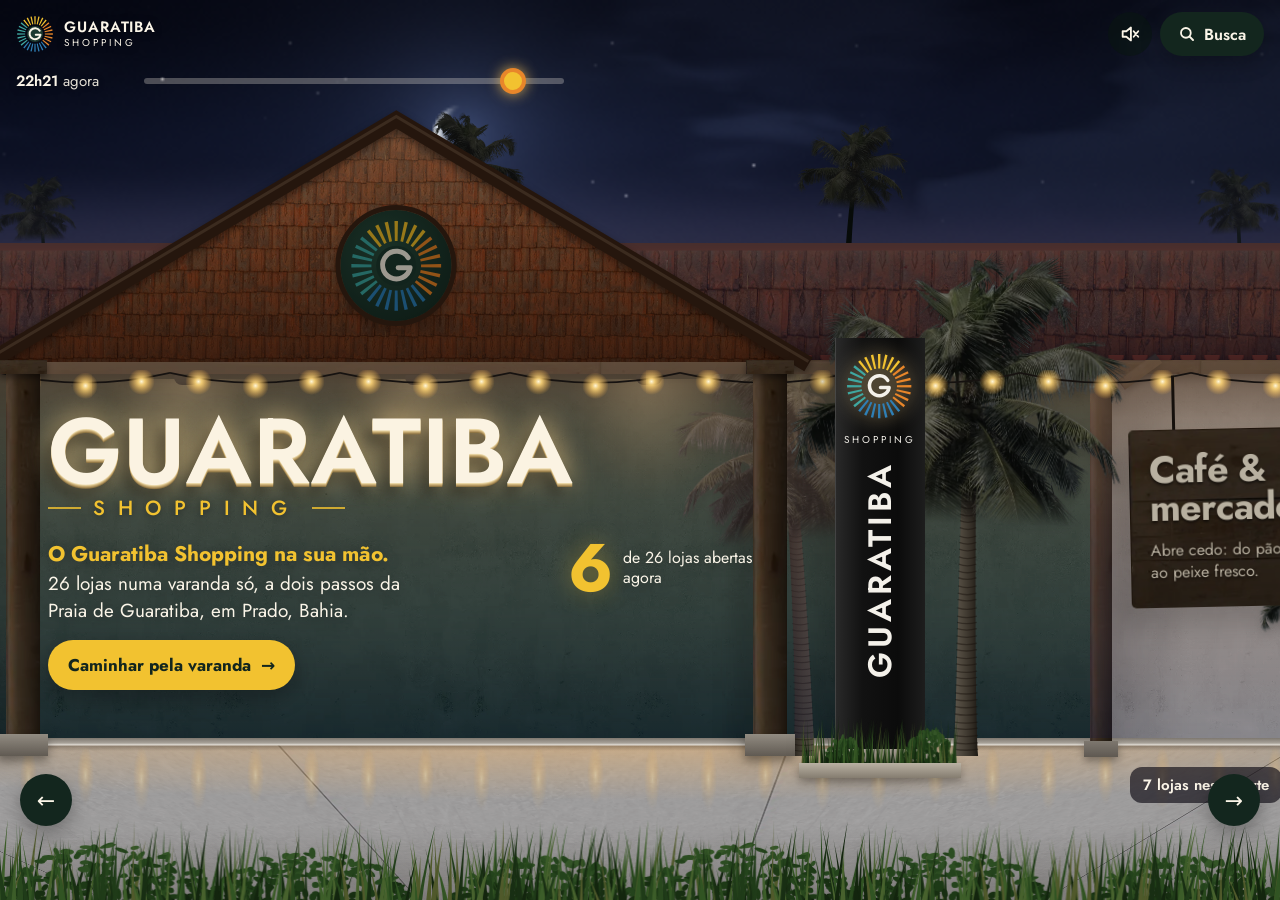
==== commit 27ac9af1: "Transição das lojas mais leve: sem desfoque no topo, vitrine acesa sem filtro, painel pré-pintado e " ====
--- a/index.html
+++ b/index.html
@@ -17,7 +17,7 @@
 <link rel="preconnect" href="https://api.open-meteo.com" crossorigin>
 <link rel="preload" href="assets/tex/telha.webp" as="image">
 <link rel="preload" href="assets/tex/madeira.webp" as="image">
-<link rel="stylesheet" href="styles.css?v=31">
+<link rel="stylesheet" href="styles.css?v=32">
 </head>
 <body>
 <a class="skip" href="#diretorio-lista">Pular para a lista de lojas</a>
@@ -195,8 +195,8 @@
   </div>
 </noscript>
 
-<script src="data.js?v=31"></script>
-<script src="sky.js?v=31"></script>
-<script src="app.js?v=31"></script>
+<script src="data.js?v=32"></script>
+<script src="sky.js?v=32"></script>
+<script src="app.js?v=32"></script>
 </body>
 </html>
--- a/styles.css
+++ b/styles.css
@@ -1 +1 @@
-@font-face{font-family:Jost;src:url(assets/fonts/jost-latin.woff2) format("woff2");font-weight:300 800;font-display:swap}:root{--verde:#1E3A2F;--verde-esc:#13261E;--creme:#F3E6CC;--creme-claro:#FBF5E8;--laranja:#E8862A;--amarelo:#F2C230;--agua:#3FA7A0;--azul:#2F7FB5;--madeira:#6A4127;--madeira-esc:#3B2416;--tinta:#1B1A17;--ceu:#7EC4E3;--ladrilho:520px;--noite:0;--dia:1;--grade:#ffffff;--sx:0;--so:.3;--scroll:0;--roofTop:27svh;--roofH:11svh;--fasciaH:1.6svh;--shopTop:calc(var(--roofTop) + var(--roofH) + var(--fasciaH));--floorTop:83svh;--bayW:80vw;--pracaW:200vw;--ease:cubic-bezier(.22,.8,.2,1);--tex-telha:url(assets/tex/telha.webp);--tex-madeira:url(assets/tex/madeira.webp);--tex-madeira-v:url(assets/tex/madeira-v.webp);--tex-reboco:url(assets/tex/reboco.webp);--tex-verde:url(assets/tex/reboco-verde.webp);--tex-piso:url(assets/tex/piso-cimento.webp)}@media(min-width:700px){:root{--roofTop:28vh;--roofH:12vh;--fasciaH:1.5vh;--floorTop:82vh;--bayW:44vw}}@media(min-width:1100px){:root{--roofTop:27vh;--roofH:13vh;--floorTop:82vh;--bayW:360px;--pracaW:min(1280px,92vw)}}*{box-sizing:border-box;margin:0;padding:0}[hidden]{display:none!important}html,body{height:100%}body{font-family:Jost,system-ui,sans-serif;color:var(--tinta);background:#0c1622;overflow:hidden;-webkit-font-smoothing:antialiased;text-rendering:optimizeLegibility}img{display:block;max-width:100%}button{font:inherit;color:inherit;cursor:pointer;border:0;background:none}a{color:inherit}:focus-visible{outline:3px solid var(--amarelo);outline-offset:3px}.sr{position:absolute;width:1px;height:1px;overflow:hidden;clip:rect(0 0 0 0);white-space:nowrap}.skip{position:fixed;left:12px;top:-60px;z-index:100;background:var(--creme);padding:10px 14px;border-radius:999px;font-weight:600}.skip:focus{top:12px}.sky{position:fixed;inset:0;z-index:0;background:linear-gradient(to top,color-mix(in srgb,var(--ceu) 70%,#fff) 30%,var(--ceu));transition:background .6s}#ceu{position:absolute;inset:0;width:100%;height:100%;display:block}.palms{position:absolute;left:0;top:calc(var(--roofTop) - 16svh);height:19svh;width:400vw;will-change:transform}.palm{position:absolute;bottom:0}.palm svg{position:absolute;inset:0;width:100%;height:100%;overflow:visible}.palm svg *{transform-box:view-box}.palm.balanca{transform-origin:50% 100%;will-change:transform;animation:longe 9s cubic-bezier(.45,0,.4,1) infinite}@keyframes longe{0%,to{transform:rotate(-.4deg)}14%{transform:rotate(1.2deg)}22%{transform:rotate(2.1deg)}30%{transform:rotate(1.3deg)}38%{transform:rotate(1.7deg)}54%{transform:rotate(.2deg)}68%{transform:rotate(-1deg)}84%{transform:rotate(-.2deg)}}.pl-corpo{transform-origin:50% 100%;will-change:transform;animation:verga 9s cubic-bezier(.45,0,.4,1) var(--dd,0s) infinite}.pl-copa{will-change:transform;animation:rajada 9s cubic-bezier(.45,0,.4,1) var(--dd,0s) infinite}@keyframes verga{0%,to{transform:rotate(0)}16%{transform:rotate(.35deg)}26%{transform:rotate(.9deg)}34%{transform:rotate(.6deg)}42%{transform:rotate(.75deg)}58%{transform:rotate(.1deg)}72%{transform:rotate(-.35deg)}86%{transform:rotate(-.05deg)}}@keyframes rajada{0%,to{transform:rotate(-.6deg)}12%{transform:rotate(1.2deg)}22%{transform:rotate(4.2deg)}29%{transform:rotate(2.6deg)}36%{transform:rotate(3.6deg)}44%{transform:rotate(2deg)}58%{transform:rotate(.3deg)}70%{transform:rotate(-2deg)}84%{transform:rotate(-.4deg)}}@keyframes vergaInv{0%,to{transform:rotate(0)}16%{transform:rotate(-.35deg)}26%{transform:rotate(-.9deg)}34%{transform:rotate(-.6deg)}42%{transform:rotate(-.75deg)}58%{transform:rotate(-.1deg)}72%{transform:rotate(.35deg)}86%{transform:rotate(.05deg)}}@keyframes rajadaInv{0%,to{transform:rotate(.6deg)}12%{transform:rotate(-1.2deg)}22%{transform:rotate(-4.2deg)}29%{transform:rotate(-2.6deg)}36%{transform:rotate(-3.6deg)}44%{transform:rotate(-2deg)}58%{transform:rotate(-.3deg)}70%{transform:rotate(2deg)}84%{transform:rotate(.4deg)}}.pl.inv .pl-corpo{animation-name:vergaInv}.pl.inv .pl-copa{animation-name:rajadaInv}.copa{position:absolute;aspect-ratio:1000/798;transform-origin:53% 54.7%}.copa .fr{left:0;top:0;width:100%;transform-origin:53% 54.7%;will-change:transform}.fr-e{animation:tremeE var(--fd,2.2s) ease-in-out var(--fo,0s) infinite alternate}.fr-d{animation:tremeD var(--fd,2.4s) ease-in-out var(--fo,0s) infinite alternate}.fr-c{animation:tremeC var(--fd,3.4s) ease-in-out var(--fo,0s) infinite alternate}@keyframes tremeE{0%{transform:rotate(-2.4deg) scale(1.01,.975)}to{transform:rotate(1.6deg) scale(.995,1.01)}}@keyframes tremeD{0%{transform:rotate(2.2deg) scale(1.01,.98)}to{transform:rotate(-1.8deg) scale(.995,1.01)}}@keyframes tremeC{0%{transform:rotate(-1deg) translateY(.4%)}to{transform:rotate(1.1deg) translateY(-.3%)}}.pl,.pl-l{position:absolute;inset:0}.pl svg{position:absolute;inset:0;width:100%;height:100%;overflow:visible}.pl>svg{filter:brightness(calc(1 - var(--noite) * .62))}.pl>.pl-l>svg{filter:brightness(calc(1 - var(--noite) * .45))}.copa-img{position:absolute;height:auto;max-width:none;transform-origin:53% 54.7%;display:block;user-select:none;pointer-events:none;filter:brightness(calc(var(--tom,1) * (1 - var(--noite) * .5))) saturate(calc(1.05 - var(--noite) * .5)) hue-rotate(var(--hue,0deg)) drop-shadow(0 6px 6px rgba(0,0,0,.18))}.copa-img.longe{filter:brightness(calc(.62 * (1 - var(--noite) * .7))) saturate(.7) contrast(.92)}.passaros{position:absolute;left:0;top:14svh;width:100%;height:20svh;opacity:var(--dia);pointer-events:none}.passaros i{position:absolute;left:-60px;width:22px;height:10px;animation:voa var(--t,26s) linear infinite;animation-delay:var(--a,0s)}.passaros i:before,.passaros i:after{content:"";position:absolute;top:4px;width:11px;height:2px;background:#22303a;border-radius:2px;animation:bate .5s ease-in-out infinite alternate}.passaros i:before{left:0;transform-origin:right center}.passaros i:after{right:0;transform-origin:left center;animation-name:bate2}@keyframes bate{0%{transform:rotate(18deg)}to{transform:rotate(-14deg)}}@keyframes bate2{0%{transform:rotate(-18deg)}to{transform:rotate(14deg)}}@keyframes voa{0%{transform:translate(0)}50%{transform:translate(60vw,-3vh)}to{transform:translate(125vw,1vh)}}.sun{position:fixed;z-index:1;width:clamp(58px,8vw,96px);aspect-ratio:1;left:0;top:0;touch-action:none;cursor:grab;transform:translate(-50%,-50%);border-radius:50%;transition:opacity .5s;will-change:transform}.sun:active{cursor:grabbing}.sun:before{content:"";position:absolute;inset:-40%;border-radius:50%;background:radial-gradient(circle,#ffecbebf,#ffd68c40 40%,#ffd68c00 68%)}.sun svg{position:relative;width:100%;height:100%;display:block;animation:gira 90s linear infinite;will-change:transform}@keyframes gira{to{transform:rotate(360deg)}}.chao{position:fixed;left:0;right:0;top:var(--floorTop);bottom:0;z-index:0;overflow:hidden;perspective:520px;perspective-origin:50% 0}.chao-plano{position:absolute;left:-60%;right:calc(-60% - var(--ladrilho) - 20px);top:0;height:340%;transform-origin:50% 0;transform:rotateX(-52deg);will-change:transform;background:var(--tex-piso) 0 0/var(--ladrilho) var(--ladrilho),#d2cdc4}.chao-escuro{position:absolute;inset:0;z-index:1;background:rgba(10,8,20,calc(var(--noite) * .12));pointer-events:none}.chao:before{content:"";position:absolute;inset:0;z-index:1;background:var(--grade);opacity:.55;pointer-events:none}.chao:after{content:"";position:absolute;inset:0;z-index:2;pointer-events:none;background:linear-gradient(to bottom,#7d776f 0,#a7a198 5px,#e4dfd7 7px,#28201847 8px,#28201800 8%),radial-gradient(120% 55% at 50% 0,rgba(255,190,110,calc(var(--noite) * .5)),#ffa05000 70%),linear-gradient(to bottom,#0000 55%,#140c0638),linear-gradient(100deg,rgba(255,240,220,calc(var(--dia) * .1)) 20%,#fff0dc00 45%,rgba(255,240,220,calc(var(--dia) * .06)) 75%,#fff0dc00 90%)}.grama-frente{position:fixed;left:0;bottom:-1svh;height:9svh;width:calc(100vw + 1280px);z-index:8;pointer-events:none;will-change:transform}.gl-fundo{background-repeat:repeat-x;background-size:640px 100%;background-position:0 100%}.gf-tile svg,.grama-canteiro svg{position:absolute;inset:0;width:100%;height:100%;overflow:visible}.gl{position:absolute;inset:0;transform-origin:50% 100%;will-change:transform;filter:brightness(calc(.4 + var(--dia) * .6 + var(--noite) * .18));animation:vento 3.2s ease-in-out infinite alternate}.gl1{animation-duration:2.7s;animation-delay:-1.2s}.gl2{animation-duration:3.8s;animation-delay:-2.1s}.gl0{animation-duration:4.4s}html.leve .gl,html.leve .fr,html.leve .pl-corpo,html.leve .pl-copa,html.leve .palm.balanca,html.leve .passaros i,html.leve .copa-img{animation:none!important}html.leve .gl{filter:none!important;will-change:auto}html.leve .palm,html.leve .pl-corpo,html.leve .pl-copa,html.leve .copa .fr{will-change:auto}@keyframes vento{0%{transform:skew(-3deg)}to{transform:skew(4deg)}}@media(min-width:1100px){.grama-frente{height:10vh}}.canteiro-totem,.canteiro-praca{position:absolute;z-index:7;pointer-events:none}.canteiro-totem{right:calc(7% - 4svh);width:calc(clamp(70px,10vh,120px) + 8svh);bottom:calc(100% - var(--floorTop) - 4.4svh);height:7svh}.canteiro-praca{left:0;right:0;bottom:calc(100% - var(--floorTop) - 2.2svh);height:6svh}.canteiro-totem:after,.canteiro-praca:after{content:"";position:absolute;left:0;right:0;bottom:0;height:1.6svh;background:linear-gradient(#b9b1a3,#857d70);box-shadow:0 4px 8px #0000004d}.grama-canteiro{position:absolute;left:2%;right:2%;bottom:1.2svh;top:0}@media(min-width:1100px){.canteiro-totem{right:calc(16% - 4svh)}}.bar{position:fixed;z-index:20;top:0;left:0;right:0;display:flex;align-items:center;justify-content:space-between;padding:max(12px,env(safe-area-inset-top)) 16px 0}.brand{display:flex;align-items:center;gap:10px;text-decoration:none;color:var(--creme-claro);text-shadow:0 1px 8px rgba(0,0,0,.35)}.brand-sun{width:38px;height:38px;display:block}.brand-name{font-weight:600;letter-spacing:.06em;font-size:15px;line-height:1;display:flex;flex-direction:column;text-transform:uppercase}.brand-name span{font-weight:400;font-size:10px;letter-spacing:.3em;margin-top:3px}.bar-actions{display:flex;gap:8px;align-items:center}.btn-ghost{width:44px;height:44px;display:grid;place-items:center;border-radius:50%;color:var(--creme-claro);background:#0a16128c}.btn-ghost[aria-pressed=true]{background:var(--amarelo);color:var(--verde-esc)}.btn-lojas{height:44px;padding:0 18px;border-radius:999px;background:var(--verde-esc);color:var(--creme-claro);font-weight:600;font-size:16px;display:flex;gap:8px;align-items:center;box-shadow:0 6px 20px #00000040}.btn-lojas span{background:var(--amarelo);color:var(--verde-esc);border-radius:999px;font-size:13px;padding:2px 8px}.btn-ghost,.btn-lojas{transition:transform .25s var(--ease),background-color .25s}.btn-ghost:hover,.btn-lojas:hover{transform:translateY(-2px)}.clock{position:fixed;z-index:20;left:16px;right:16px;top:calc(max(12px,env(safe-area-inset-top)) + 54px);display:flex;align-items:center;gap:12px;color:var(--creme-claro);text-shadow:0 1px 8px rgba(0,0,0,.4)}.clock-label{font-weight:600;font-size:15px;white-space:nowrap;min-width:116px}.clock-label #horaQuando{font-weight:400;opacity:.9}.clock input{flex:1 1 60px;min-width:48px;width:0;max-width:420px;-webkit-appearance:none;appearance:none;height:30px;background:transparent}.clock input::-webkit-slider-runnable-track{height:6px;border-radius:6px;background:#0a16126b}.clock input::-moz-range-track{height:6px;border-radius:6px;background:#0a16126b}.clock input::-webkit-slider-thumb{-webkit-appearance:none;width:26px;height:26px;margin-top:-10px;border-radius:50%;background:var(--amarelo);border:4px solid var(--laranja);box-shadow:0 0 14px #ffc85acc}.clock input::-moz-range-thumb{width:20px;height:20px;border-radius:50%;background:var(--amarelo);border:4px solid var(--laranja)}.clock-now{flex:0 0 auto;height:32px;padding:0 12px;border-radius:999px;background:var(--creme-claro);color:var(--verde-esc);font-weight:600;font-size:14px;text-shadow:none}body.escuro .clock input::-webkit-slider-runnable-track{background:#fbf5e847}.tempo-chip{flex:0 0 auto;margin-left:auto;height:36px;padding:0 12px 0 8px;border-radius:999px;background:#0a16128c;color:var(--creme-claro);display:flex;align-items:center;gap:6px;font-weight:600;font-size:15px;text-shadow:none;transition:transform .25s var(--ease),background-color .25s}.tempo-chip:hover{transform:translateY(-2px);background:#0a1612b3}.tempo-ico,.tempo-ico svg{width:24px;height:24px;display:block}@media(min-width:700px){.tempo-chip{margin-left:12px}}@media(max-width:420px){.clock{gap:8px;left:12px;right:12px}.clock-label{min-width:0;font-size:14px}.clock-now{padding:0 10px}.tempo-chip{padding:0 10px 0 6px}}.chuva{position:fixed;inset:-10% 0 0;z-index:9;pointer-events:none;opacity:0;transition:opacity 1.2s;will-change:transform;background:repeating-linear-gradient(103deg,#d2e1f000 0 22px,#d2e1f061 22px 23px,#d2e1f000 23px 47px),repeating-linear-gradient(98deg,#d2e1f000 0 35px,#d2e1f038 35px 36px,#d2e1f000 36px 71px);background-size:180px 120px,260px 160px;animation:cai .45s linear infinite}@keyframes cai{0%{transform:translateY(0)}to{transform:translateY(10%)}}.tempo{position:fixed;z-index:25;right:16px;top:calc(max(12px,env(safe-area-inset-top)) + 100px);width:min(400px,calc(100vw - 32px));max-height:calc(100svh - 130px);overflow:auto;background:var(--creme-claro);color:var(--tinta);border-radius:16px;padding:18px 18px 14px;box-shadow:0 24px 60px #00000059;opacity:0;transform:translateY(-10px) scale(.98);transform-origin:top right;transition:opacity .25s,transform .35s var(--ease)}.tempo.on{opacity:1;transform:none}.tempo-topo{display:flex;justify-content:space-between;align-items:center;gap:10px}.tempo-topo h2{font-size:18px;line-height:1.2}.tempo-topo .btn-ghost{width:38px;height:38px;background:var(--verde);flex:0 0 auto}.tempo-agora{display:flex;align-items:center;gap:14px;margin-top:10px}.ta-ico svg{width:64px;height:64px;display:block}.ta-temp{font-size:48px;font-weight:700;line-height:1;letter-spacing:-.03em}.ta-desc{font-size:17px;font-weight:600;margin-top:2px}.ta-mais{font-size:14px;color:#4b4a44;margin-top:2px}.tempo-dica{margin-top:14px;background:var(--verde);color:var(--creme-claro);border-radius:12px;padding:14px}.tempo-dica p{font-size:15px;line-height:1.4}.tempo-dica div{display:flex;flex-wrap:wrap;gap:8px;margin-top:10px}.tempo-dica button{min-height:40px;padding:0 14px;border-radius:999px;background:var(--amarelo);color:var(--verde-esc);font-weight:600;font-size:14px;transition:transform .2s var(--ease)}.tempo-dica button:hover{transform:translateY(-2px)}.tempo h3{font-size:15px;margin:16px 0 8px;color:var(--verde)}.tempo-horas{display:grid;grid-auto-flow:column;grid-auto-columns:minmax(52px,1fr);gap:6px;overflow-x:auto;scrollbar-width:none}.tempo-horas::-webkit-scrollbar{display:none}.tempo-horas div{display:flex;flex-direction:column;align-items:center;gap:3px;padding:8px 4px;border-radius:10px;background:#ede3cf;font-size:13px}.tempo-horas svg{width:26px;height:26px}.tempo-horas strong{font-size:15px}.tempo-horas small{color:#2f7fb5;font-weight:600}.tempo-dias{display:grid;gap:4px}.tempo-dias div{display:grid;grid-template-columns:44px 26px 1fr auto auto;align-items:center;gap:8px;padding:6px 8px;border-radius:8px;font-size:14px}.tempo-dias div:nth-child(odd){background:#f2eada}.tempo-dias svg{width:24px;height:24px}.tempo-dias em{font-style:normal;color:#4b4a44;white-space:nowrap;overflow:hidden;text-overflow:ellipsis}.tempo-dias small{color:#2f7fb5;font-weight:600}.tempo-fonte{font-size:12px;color:#6b6a63;margin-top:12px}.walk{position:fixed;inset:0;z-index:2;overflow-x:auto;overflow-y:hidden;scrollbar-width:none;overscroll-behavior-x:contain}.walk::-webkit-scrollbar{display:none}.walk{touch-action:pan-x pinch-zoom}.walk.rolando-v{scroll-snap-type:none!important}@media(pointer:coarse){.walk{scroll-snap-type:x proximity}}.track{position:relative;height:100%;display:flex;width:max-content}.bays{display:flex;height:100%}.roof{position:absolute;left:0;right:var(--pracaW);top:var(--roofTop);height:var(--roofH);z-index:3;background:var(--tex-telha) 0 0/auto 330%;filter:brightness(calc(.42 + var(--dia) * .62 + var(--noite) * .14)) saturate(1.05)}.roof:before{content:"";position:absolute;inset:0;background:linear-gradient(to bottom,#ffe2be47,#ffecc814 18%,#0000 45%,#00000014 70%,#280e0499),linear-gradient(to bottom,#7d3417 0,#9b4424 7px,#0000 8px)}.roof{box-shadow:inset 0 10px 0 -2px #501e0a00}.roof:after{content:"";position:absolute;left:0;right:0;bottom:-7px;height:12px;background:radial-gradient(ellipse 50% 100% at 50% 0,#a8492a 0 55%,#6d2a14 70%,transparent 72%) 0 0/24px 12px repeat-x;filter:drop-shadow(0 3px 2px rgba(0,0,0,.45))}.fascia{position:absolute;left:0;right:var(--pracaW);top:calc(var(--roofTop) + var(--roofH));height:var(--fasciaH);z-index:3;background:var(--tex-madeira) 0 0/600px auto,var(--madeira-esc);filter:brightness(calc(.35 + var(--dia) * .5 + var(--noite) * .25));box-shadow:0 4px 10px #00000073}.beiral{position:absolute;left:0;right:var(--pracaW);top:var(--shopTop);height:14svh;z-index:2;pointer-events:none;background:linear-gradient(to bottom,#140a049e,#140a0440 35%,#140a0400)}.fio{position:absolute;left:0;right:var(--pracaW);top:calc(var(--shopTop) - 4px);height:4.2svh;z-index:6;pointer-events:none;background:url("data:image/svg+xml,%3Csvg xmlns='http://www.w3.org/2000/svg' width='180' height='40'%3E%3Cpath d='M0 3 Q90 24 180 3' fill='none' stroke='%23161210' stroke-width='1.6'/%3E%3Cg fill='%23423a30'%3E%3Ccircle cx='30' cy='12.2' r='3.2'/%3E%3Ccircle cx='90' cy='16.6' r='3.2'/%3E%3Ccircle cx='150' cy='12.2' r='3.2'/%3E%3C/g%3E%3C/svg%3E") 0 0/auto 100% repeat-x}.fio:after{content:"";position:absolute;inset:0;opacity:var(--noite);background:url("data:image/svg+xml,%3Csvg xmlns='http://www.w3.org/2000/svg' width='180' height='40'%3E%3Cdefs%3E%3CradialGradient id='g'%3E%3Cstop offset='0' stop-color='%23fff6d8'/%3E%3Cstop offset='.25' stop-color='%23ffd77a' stop-opacity='.9'/%3E%3Cstop offset='1' stop-color='%23ffb84a' stop-opacity='0'/%3E%3C/radialGradient%3E%3C/defs%3E%3Ccircle cx='30' cy='12.2' r='14' fill='url(%23g)'/%3E%3Ccircle cx='90' cy='16.6' r='14' fill='url(%23g)'/%3E%3Ccircle cx='150' cy='12.2' r='14' fill='url(%23g)'/%3E%3C/svg%3E") 0 0/auto 100% repeat-x}.fio-reflexo{position:absolute;left:0;right:var(--pracaW);top:calc(var(--floorTop) + 1svh);height:11svh;z-index:3;pointer-events:none;opacity:calc(var(--noite) * .55);background:url("data:image/svg+xml,%3Csvg xmlns='http://www.w3.org/2000/svg' width='180' height='104'%3E%3Cdefs%3E%3CradialGradient id='g'%3E%3Cstop offset='0' stop-color='%23ffe9b0'/%3E%3Cstop offset='.4' stop-color='%23ffc66a' stop-opacity='.45'/%3E%3Cstop offset='1' stop-color='%23ffb84a' stop-opacity='0'/%3E%3C/radialGradient%3E%3C/defs%3E%3Cg fill='url(%23g)'%3E%3Cellipse cx='30' cy='34' rx='9' ry='34'/%3E%3Cellipse cx='90' cy='30' rx='9' ry='30'/%3E%3Cellipse cx='150' cy='34' rx='9' ry='34'/%3E%3C/g%3E%3C/svg%3E") 0 0/18.9svh 100% repeat-x;-webkit-mask-image:linear-gradient(#000,transparent);mask-image:linear-gradient(#000,transparent)}@keyframes pisca{0%{filter:brightness(1)}to{filter:brightness(1.18)}}.grade{position:absolute;left:0;right:var(--pracaW);top:var(--roofTop);bottom:calc(100% - var(--floorTop));z-index:4;pointer-events:none;background:var(--grade)}.grade:after{content:"";position:absolute;left:0;right:0;top:var(--roofH);bottom:0;opacity:var(--noite);background:linear-gradient(to bottom,#ffc47842,#ffb4641f 45%,#ffaa5a0d 80%,#ffaa5a00)}.bay{position:relative;flex:0 0 auto;width:var(--bayW);height:100%;scroll-snap-align:center}.loja-baia{display:block;text-decoration:none;color:inherit;outline:none}.loja-baia .parede{position:absolute;left:0;right:0;top:var(--shopTop);bottom:calc(100% - var(--floorTop));z-index:1;background:linear-gradient(to bottom,#0000 70%,#4637232e),var(--tex-reboco) 0 0/420px 420px,#efe9dc;filter:brightness(calc(.6 + var(--dia) * .42 + var(--noite) * .3))}.loja-baia .rodape{position:absolute;left:0;right:0;top:calc(var(--floorTop) - 2.2svh);height:2.2svh;z-index:1;background:linear-gradient(#9b9184,#7e7468);filter:brightness(calc(.6 + var(--dia) * .4 + var(--noite) * .22))}.pilar{position:absolute;left:-11px;top:calc(var(--roofTop) + var(--roofH));bottom:calc(100% - var(--floorTop) - 1.4svh);width:22px;z-index:3;background:linear-gradient(to right,#ffdcb438,#0000 35%,#00000073),var(--tex-madeira-v) 0 0/auto 900px,var(--madeira);filter:brightness(calc(.42 + var(--dia) * .6 + var(--noite) * .34))}.pilar:after{content:"";position:absolute;z-index:-1;top:var(--fasciaH);bottom:0;left:6px;width:30px;background:rgba(15,8,2,var(--so));filter:blur(7px);transform-origin:50% 100%;transform:skew(calc(var(--sx) * 32deg)) translate(calc(var(--sx) * -26px))}.pilar .mao{position:absolute;top:2px;width:46px;height:12px;background:var(--tex-madeira) 0 0/300px auto,var(--madeira-esc);box-shadow:0 3px 6px #0006}.pilar .mao.e{right:14px;transform-origin:right center;transform:rotate(36deg) translate(-4px,24px)}.pilar .mao.d{left:14px;transform-origin:left center;transform:rotate(-36deg) translate(4px,24px)}.pilar i{position:absolute;left:-6px;right:-6px;bottom:-6px;height:16px;background:linear-gradient(#a59d92,#7d756b);box-shadow:0 4px 8px #00000059}.placa{position:absolute;left:9%;right:9%;top:calc(var(--shopTop) + 3.4svh);height:14.5svh;z-index:2;padding:6px;background:var(--tex-madeira) 0 0/400px auto,var(--madeira-esc);border-radius:3px;transform-origin:50% -3svh;box-shadow:calc(var(--sx) * -14px) 14px 18px rgba(20,10,0,calc(var(--so) + .12));filter:brightness(calc(.5 + var(--dia) * .52 + var(--noite) * .38))}.placa-in{position:relative;width:100%;height:100%;background:var(--placa,#fff);overflow:hidden;box-shadow:inset 0 0 0 1px #0003}.placa-in:after{content:"";position:absolute;inset:0;background:linear-gradient(118deg,#ffffff38 0 22%,#fff0 22% 60%,#ffffff12 60% 66%,#fff0 66%);pointer-events:none}.placa img{position:absolute;inset:3px;width:calc(100% - 6px);height:calc(100% - 6px);object-fit:contain}.placa.redonda img{border-radius:50%;left:50%;width:auto;aspect-ratio:1;transform:translate(-50%)}.luminaria{position:absolute;left:50%;top:calc(var(--shopTop) + .4svh);width:46px;height:3.2svh;z-index:5;transform:translate(-50%);pointer-events:none}.luminaria:before{content:"";position:absolute;left:50%;top:0;width:3px;height:100%;background:#1c1c1c;transform:translate(-50%)}.luminaria:after{content:"";position:absolute;left:50%;bottom:-6px;width:30px;height:10px;border-radius:2px 2px 14px 14px;background:linear-gradient(#3a3a3a,#111);transform:translate(-50%)}.cone{position:absolute;left:4%;right:4%;top:calc(var(--shopTop) + 3svh);height:20svh;z-index:5;pointer-events:none;opacity:calc(var(--noite) * .55);background:radial-gradient(ellipse 60% 70% at 50% 0,#ffd68c8c,#ffbe642e 55%,#ffb45000 75%)}.vitrine{position:absolute;left:14%;right:14%;top:calc(var(--shopTop) + 20.5svh);bottom:calc(100% - var(--floorTop));z-index:5;background:#2b2f33;padding:5px 5px 0;overflow:hidden;box-shadow:inset 0 0 0 1px #ffffff14,0 0 0 2px #00000040}.interior{position:relative;width:100%;height:100%;overflow:hidden;background:linear-gradient(to bottom,color-mix(in srgb,var(--interior) 55%,#000) 0,var(--interior) 38%,color-mix(in srgb,var(--interior) 70%,#000) 100%);filter:brightness(calc(.62 + var(--dia) * .25 + var(--noite) * .38))}.interior>div{position:absolute;top:0;bottom:0}.viva .interior>div{will-change:transform}.pl-fundo{left:-14%;right:-14%;transform:translate3d(calc(var(--px,0) * -7%),0,0)}.pl-gente{left:-8%;right:-8%;transform:translate3d(calc(var(--px,0) * -15%),0,0)}.pl-frente{left:-4%;right:-4%;transform:translate3d(calc(var(--px,0) * -26%),0,0)}.prateleiras{position:absolute;left:6%;right:6%;top:30%;height:42%;opacity:.42;background:repeating-linear-gradient(to bottom,#0009 0 3px,#0000 3px 25%),repeating-linear-gradient(to right,color-mix(in srgb,var(--tinta-loja) 30%,transparent) 0 6%,#fff0 6% 9%,#0000002e 9% 12%,#fff0 12% 15%)}.lumi{position:absolute;top:0;width:34%;height:60%;background:radial-gradient(ellipse 50% 55% at 50% 14%,#ffe2aa99,#ffe2aa00 70%)}.lumi:before{content:"";position:absolute;left:50%;top:0;width:1px;height:9%;background:#00000080}.lumi:after{content:"";position:absolute;left:50%;top:9%;width:14px;height:7px;margin-left:-7px;border-radius:7px 7px 2px 2px;background:#1d1611;box-shadow:0 3px 8px 2px #ffd68c8c}.lumi.l1{left:8%}.lumi.l2{right:8%}.quadro{position:absolute;left:50%;top:12%;width:19%;aspect-ratio:1;transform:translate(-50%);padding:3%;border-radius:4px;background:var(--placa,#fff);box-shadow:0 0 0 2px #00000059,0 6px 14px #00000059}.quadro img{width:100%;height:100%;object-fit:contain}.pessoa{position:absolute;bottom:20%;display:block;transform-origin:50% 100%}.pessoa svg{display:block;width:100%;height:100%}.pessoa.atend{width:21%;height:36%;bottom:23%}.viva .pessoa.atend{animation:respira 4.5s ease-in-out infinite}.pessoa.cliente{width:14%;height:64%;bottom:3%}.viva .pessoa.cliente{animation:respira 5.5s ease-in-out infinite}.viva .pessoa.cliente.anda{animation:passeia var(--dur,14s) ease-in-out var(--atraso,0s) infinite}@keyframes respira{50%{transform:scaleY(1.012) translateY(-1px)}}@keyframes passeia{0%,to{transform:translate(0)}35%{transform:translate(70%)}50%{transform:translate(70%) scaleX(-1)}85%{transform:translate(-60%) scaleX(-1)}}.balcao{position:absolute;left:0;right:0;bottom:0;height:24%;background:linear-gradient(color-mix(in srgb,var(--interior) 45%,#000),color-mix(in srgb,var(--interior) 25%,#000));box-shadow:0 -2px #ffffff1f}.fechada .pl-gente{opacity:0}.nome-vitrine{position:absolute;left:10%;right:10%;bottom:7%;font-weight:600;font-size:clamp(11px,1.4vh,14px);line-height:1.15;color:var(--tinta-loja,#fff);opacity:.9;z-index:1}html.leve .pessoa{animation:none}.vidro{position:absolute;inset:0;pointer-events:none;z-index:2;background:linear-gradient(to bottom,color-mix(in srgb,var(--ceu) 40%,transparent),#fff0 45%),linear-gradient(112deg,#ffffff47 0 14%,#fff0 14% 48%,#ffffff1f 48% 55%,#fff0 55%);opacity:calc(.35 + var(--dia) * .65)}.vidro:after{content:"";position:absolute;left:50%;top:0;bottom:0;width:4px;transform:translate(-50%);background:#2b2f33}.enrolar{position:absolute;inset:0;z-index:3;transform:translateY(-101%);transition:transform 1.1s cubic-bezier(.6,0,.2,1);background:linear-gradient(to bottom,#0000000d,#0000 40%,#3c281440),repeating-linear-gradient(to bottom,#c9ced1 0 2px,#e4e7e9 2px 4px,#a8afb4 4px 8px,#808a90 8px 10px);filter:brightness(calc(.5 + var(--dia) * .5 + var(--noite) * .25))}.enrolar:after{content:"";position:absolute;left:0;right:0;bottom:0;height:12px;background:linear-gradient(#6c757b,#4b5257)}.fechada .enrolar{transform:translateY(0)}.fechada .interior{filter:brightness(.25)}.aviso{position:absolute;z-index:7;left:50%;top:calc(var(--shopTop) + 19svh);transform:translate(-50%) rotate(-3deg);transform-origin:50% -10px;background:var(--tex-madeira) 0 0/240px auto,#7a4b2a;color:#fff3da;font-weight:700;font-size:13px;padding:5px 12px;border-radius:3px;white-space:nowrap;box-shadow:0 5px 10px #00000059;text-shadow:0 1px 1px rgba(0,0,0,.5)}.aviso:before{content:"";position:absolute;left:50%;top:-12px;width:18px;height:12px;border:2px solid #222;border-bottom:0;border-radius:10px 10px 0 0;transform:translate(-50%)}.fechada .aviso{background:var(--tex-madeira) 0 0/240px auto,#3a2a20;color:#e9d9bd;transform:translate(-50%) rotate(4deg)}.numero{position:absolute;z-index:6;left:3.5%;top:calc(var(--shopTop) + 22svh);width:34px;height:34px;border-radius:50%;background:radial-gradient(circle at 35% 30%,#3e6b58,var(--verde-esc));color:var(--creme-claro);display:grid;place-items:center;font-weight:700;font-size:13px;box-shadow:0 3px 6px #00000059}.derrame{position:absolute;left:4%;right:4%;top:calc(var(--floorTop) - 1svh);height:8svh;z-index:5;border-radius:50%;pointer-events:none;background:radial-gradient(ellipse 50% 60% at 50% 0,#ffce82a6,#ffb45a00 70%);opacity:var(--noite)}.fechada .derrame{opacity:0}.reflexo{position:absolute;left:14%;right:14%;top:calc(var(--floorTop) + .3svh);height:12svh;z-index:4;pointer-events:none;background:linear-gradient(to bottom,var(--interior),rgba(255,255,255,0) 85%);opacity:calc(.13 + var(--noite) * .22);-webkit-mask-image:linear-gradient(90deg,transparent,#000 12%,#000 88%,transparent);mask-image:linear-gradient(90deg,transparent,#000 12%,#000 88%,transparent)}.fechada .reflexo{background:linear-gradient(to bottom,#8d9196,#8d919600 80%);opacity:.14}.reflexo-pilar{position:absolute;left:-11px;width:22px;top:calc(var(--floorTop) + 1.4svh);height:9svh;z-index:4;pointer-events:none;background:linear-gradient(to bottom,#3a261a52,#3a261a00)}.legenda{position:absolute;left:8%;max-width:84%;top:calc(var(--floorTop) + 2.4svh);z-index:7;color:#1b1a17;padding:10px 16px 11px;border-radius:14px;background:#fff7ead6;box-shadow:0 10px 22px -12px #3c1e0a8c,inset 0 0 0 1px #ffffff80}.legenda strong{display:block;font-size:clamp(17px,2.3vh,21px);font-weight:600;line-height:1.15}.legenda span{display:flex;align-items:center;gap:7px;font-size:15px;margin-top:4px}.legenda span:before{content:"";width:9px;height:9px;border-radius:50%;background:#2e9e57;box-shadow:0 0 8px #2e9e57}.fechada .legenda span:before{background:#c2582c;box-shadow:none}body.escuro .legenda{color:var(--creme-claro);background:#100d16a8;box-shadow:0 10px 22px -12px #000c,inset 0 0 0 1px #ffe6be1f}.voce-aqui{position:absolute;z-index:9;left:50%;top:calc(var(--shopTop) - 5.5svh);transform:translate(-50%);background:var(--amarelo);color:var(--verde-esc);font-weight:700;font-size:14px;padding:6px 12px;border-radius:999px;white-space:nowrap;box-shadow:0 6px 16px #0000004d;animation:pula 1.4s var(--ease) infinite alternate}@keyframes pula{to{transform:translate(-50%,-6px)}}.loja-baia .vitrine{transition:transform .35s var(--ease),box-shadow .35s}.loja-baia:hover .vitrine,.loja-baia:focus-visible .vitrine{transform:translateY(-4px);box-shadow:0 0 0 2px var(--amarelo),0 12px 26px #00000059}.loja-baia:hover .interior{filter:brightness(calc(.75 + var(--noite) * .55))}.loja-baia:focus-visible .placa{outline:4px solid var(--amarelo);outline-offset:4px}.loja-baia:active .vitrine{transform:scale(.985)}.bay-grupo{width:calc(var(--bayW) * .82)}.bay-grupo:before{content:"";position:absolute;left:0;right:0;top:var(--shopTop);bottom:calc(100% - var(--floorTop));z-index:1;background:linear-gradient(to right,#00000047,#00000014 30% 70%,#00000047),var(--tex-reboco) 0 0/420px 420px,#e6dfd0;filter:brightness(calc(.5 + var(--dia) * .38 + var(--noite) * .32))}.grupo-tabua{position:absolute;left:9%;right:8%;top:calc(var(--shopTop) + 6svh);z-index:6;color:#fff4de;padding:22px 20px 24px;border-radius:5px;transform:rotate(-1.2deg);transform-origin:50% -6svh;background:linear-gradient(#0000000d,#00000040),var(--tex-madeira) 0 0/520px auto,var(--madeira);box-shadow:calc(var(--sx) * -16px) 18px 26px rgba(0,0,0,calc(var(--so) + .15));text-shadow:0 2px 3px rgba(0,0,0,.55);filter:brightness(calc(.62 + var(--dia) * .38 + var(--noite) * .1))}.grupo-tabua:before,.grupo-tabua:after{content:"";position:absolute;top:-6svh;width:3px;height:6svh;background:#1d1611}.grupo-tabua:before{left:18%}.grupo-tabua:after{right:18%}.grupo-tabua h2{font-size:clamp(28px,4.2vh,44px);line-height:1;font-weight:700;letter-spacing:-.02em}.grupo-tabua p{font-size:16px;line-height:1.4;margin-top:12px}.grupo-chao{position:absolute;left:10%;top:calc(var(--floorTop) + 3.2svh);z-index:7;font-weight:600;font-size:15px;color:#1b1a17;padding:7px 13px;border-radius:12px;background:#fff7ead6}body.escuro .grupo-chao{color:var(--creme-claro);background:#100d16a8}.bay-grupo .vaso{position:absolute;right:2%;width:40%;bottom:calc(100% - var(--floorTop) - 2svh);height:24svh;z-index:5}.bay-grupo .vaso .palm{left:50%;height:100%;aspect-ratio:2/3;transform:translate(-50%)}.bay-grupo .vaso:after{content:"";position:absolute;left:30%;right:30%;bottom:0;height:3.4svh;border-radius:4px 4px 10px 10px;background:linear-gradient(sienna,#6b3418);box-shadow:0 6px 10px #00000059}.bay-entrada{width:100vw}@media(min-width:1100px){.bay-entrada{width:min(1180px,86vw)}}.bay-entrada:before{content:"";position:absolute;left:0;right:0;top:var(--shopTop);bottom:calc(100% - var(--floorTop));z-index:1;background:linear-gradient(to bottom,#0000 65%,#00000040),var(--tex-verde) 0 0/420px 420px,var(--verde);filter:brightness(calc(.62 + var(--dia) * .45 + var(--noite) * .3))}.entrada-texto{position:absolute;left:20px;right:calc(20px + clamp(70px,10vh,120px) + 7%);top:calc(var(--shopTop) + 3svh);z-index:7;color:var(--creme-claro);text-shadow:0 2px 14px rgba(0,0,0,.35)}.letreiro{line-height:.9;font-weight:700;color:#fbf3e2}.letreiro .l1{display:block;font-size:clamp(38px,10.4vw,124px);letter-spacing:.01em;text-transform:uppercase;font-weight:600;color:#fbf3e2;text-shadow:0 1px 0 #e9d6a6,0 2px 0 #cdb27a,0 3px 0 #b39661,0 4px 0 #8f7646,calc(var(--sx) * -10px + 3px) 12px 14px rgba(0,0,0,.42),0 0 calc(var(--noite) * 28px) rgba(255,214,140,calc(var(--noite) * .8))}.letreiro .l2{display:flex;align-items:center;gap:.6em;margin-top:.32em;font-size:clamp(15px,3.4vw,30px);font-weight:500;letter-spacing:.62em;text-transform:uppercase;color:var(--amarelo);text-shadow:0 2px 6px rgba(0,0,0,.35)}.letreiro .l2:before,.letreiro .l2:after{content:"";height:2px;width:1.6em;background:currentColor;opacity:.8}.entrada-sub strong{display:block;font-size:1.12em;color:var(--amarelo);margin-bottom:2px}.frontao{position:absolute;left:0;width:100%;top:calc(var(--roofTop) - 14svh);height:calc(14svh + var(--roofH) + 2px);z-index:5;pointer-events:none;filter:brightness(calc(.42 + var(--dia) * .62 + var(--noite) * .2)) saturate(1.05)}.frontao-telha{position:absolute;inset:0;clip-path:polygon(50% 0,100% 100%,0 100%);background:linear-gradient(to bottom,#ffe2be40,#0000 40%,#280e048c),var(--tex-telha) 0 0/auto 72%}.frontao-borda{position:absolute;inset:0;width:100%;height:100%;overflow:visible;filter:drop-shadow(0 4px 4px rgba(0,0,0,.45))}.frontao-sol{position:absolute;left:50%;bottom:calc(var(--roofH) * .35);width:calc(var(--roofH) * .95);aspect-ratio:1;transform:translate(-50%);border-radius:50%;background:radial-gradient(circle at 40% 35%,#2b4d3e,#13261e);box-shadow:0 0 0 5px #3b2416,0 8px 16px #0006;padding:6%}.frontao-sol svg{position:absolute;inset:7%;width:86%;height:86%;display:block}.portico{position:absolute;inset:0;pointer-events:none}.coluna{position:absolute;top:calc(var(--roofTop) + var(--roofH));bottom:calc(100% - var(--floorTop) - 1.6svh);width:34px;z-index:6;background:linear-gradient(to right,#ffdcb440,#0000 35%,#00000080),var(--tex-madeira-v) 0 0/auto 900px,var(--madeira);filter:brightness(calc(.45 + var(--dia) * .58 + var(--noite) * .32));box-shadow:calc(var(--sx) * -20px) 10px 22px rgba(0,0,0,calc(var(--so) + .15))}.coluna:before{content:"";position:absolute;left:-7px;right:-7px;top:0;height:14px;background:var(--tex-madeira) 0 0/200px auto,var(--madeira-esc);box-shadow:0 4px 6px #0006}.coluna i{position:absolute;left:-8px;right:-8px;bottom:-4px;height:22px;background:linear-gradient(#bdb5a8,#7d756b);box-shadow:0 5px 10px #00000059}.coluna.e{left:6px}.coluna.d{display:none}@media(max-width:699px){.coluna{display:none!important}}.arandela{position:absolute;top:calc(var(--shopTop) + .6svh);width:34%;height:30svh;z-index:2;pointer-events:none;opacity:calc(.12 + var(--noite) * .5);background:radial-gradient(ellipse 45% 60% at 50% 0,#ffe0a08c,#ffc8781f 55%,#ffc87800 75%)}.arandela:before{content:"";position:absolute;left:50%;top:-4px;width:26px;height:10px;transform:translate(-50%);border-radius:3px 3px 12px 12px;background:linear-gradient(#2c2c2c,#0e0e0e);mix-blend-mode:normal}.arandela.a1{left:4%}.arandela.a2{left:33%}.arandela.a3{display:none}.entrada-sub{font-size:clamp(16px,2.1vh,21px);line-height:1.4;max-width:34ch;margin-top:12px}.agora{display:flex;align-items:center;gap:12px;margin-top:14px}.agora-num{font-size:clamp(48px,7.5vh,96px);font-weight:700;line-height:.85;letter-spacing:-.04em;flex:0 0 auto;color:var(--amarelo);text-shadow:0 0 24px rgba(242,194,48,.35)}.agora-txt{font-size:16px;line-height:1.25;max-width:13ch}.btn-primary{display:inline-flex;align-items:center;gap:10px;min-height:50px;padding:0 24px;border-radius:999px;background:var(--amarelo);color:var(--verde-esc);font-weight:700;font-size:17px;text-decoration:none;text-shadow:none;box-shadow:0 8px 22px #00000047;transition:transform .25s var(--ease),background-color .2s,box-shadow .25s}.btn-primary:hover{transform:translateY(-2px);background:#f6d35a;box-shadow:0 12px 26px #00000052}.btn-primary:active{transform:scale(.97)}.entrada-texto .btn-primary{margin-top:16px;white-space:nowrap;padding:0 20px}.totem{position:absolute;right:7%;width:clamp(70px,10vh,120px);top:calc(var(--shopTop) - 4svh);bottom:calc(100% - var(--floorTop) - 2svh);z-index:6;display:flex;flex-direction:column;align-items:center;padding-top:14px;color:#f4f1ea;background:linear-gradient(to right,#2a2a2a,#121212 30%,#0b0b0b 70%,#1d1d1d);box-shadow:calc(var(--sx) * -22px) 16px 26px rgba(0,0,0,calc(var(--so) + .2)),inset 1px 0 #ffffff1f}.totem:after{content:"";position:absolute;left:-14%;right:-14%;bottom:-1.4svh;height:2.2svh;background:linear-gradient(#a59d92,#6f675d)}.totem-sun{width:76%;filter:drop-shadow(0 0 calc(var(--noite) * 10px) rgba(255,220,150,.8))}.totem-sub{font-size:10px;letter-spacing:.3em;margin-top:6px}.totem-word{writing-mode:vertical-rl;transform:rotate(180deg);font-weight:600;letter-spacing:.12em;font-size:clamp(20px,3.6vh,36px);margin-top:14px;order:3}.palm-front{display:none}@media(min-width:1100px){.entrada-texto{left:48px;right:auto;width:min(860px,64%);top:calc(var(--shopTop) + 4vh);display:grid;grid-template-columns:1fr auto;column-gap:40px;align-items:start}.entrada-texto h1{grid-column:1/-1;white-space:nowrap}.letreiro .l1{font-size:clamp(70px,7.2vw,124px)}.letreiro .l2{font-size:clamp(18px,1.6vw,26px)}.entrada-sub{margin-top:22px}.entrada-texto .agora{grid-column:2;grid-row:2/4;margin-top:22px}.entrada-texto .btn-primary{justify-self:start}.totem{right:16%}.palm-front{display:block;position:absolute;right:-3%;bottom:calc(100% - var(--floorTop) - 2svh);height:56svh;aspect-ratio:2/3;z-index:5}.palm-front.esq{right:auto;left:60%;height:48svh;z-index:2}.frontao{width:72%}.coluna.d{display:block;left:calc(72% - 40px)}.arandela{width:22%}.arandela.a1{left:6%}.arandela.a2{left:27%}.arandela.a3{display:block;left:48%}}.bay-praca{width:var(--pracaW);color:var(--creme-claro)}.bay-praca>.pilar{left:-11px}.praca-texto{position:absolute;left:20px;width:calc(100vw - 40px);bottom:calc(100% - var(--floorTop) + 5svh);max-height:calc(var(--floorTop) - 5svh - 116px);overflow:auto;z-index:7;padding:20px 18px;border-radius:4px;display:flex;flex-direction:column;background:linear-gradient(#ffffff0a,#0000001f),var(--tex-verde) 0 0/420px 420px,var(--verde);box-shadow:0 0 0 7px #2a1a10,0 0 0 9px #0000004d,calc(var(--sx) * -20px) 22px 34px rgba(0,0,0,calc(var(--so) + .2))}.praca-postes{position:absolute;left:20px;width:calc(100vw - 40px);bottom:calc(100% - var(--floorTop) - 1svh);height:6svh;z-index:6;pointer-events:none}.praca-postes:before,.praca-postes:after{content:"";position:absolute;bottom:0;top:0;width:14px;background:var(--tex-madeira-v) 0 0/auto 400px,var(--madeira-esc);box-shadow:inset -4px 0 6px #0006}.praca-postes:before{left:14%}.praca-postes:after{right:14%}.praca-texto h2{font-size:clamp(28px,4.4vh,54px);line-height:1;letter-spacing:-.03em;font-weight:700;max-width:16ch}.praca-texto p{font-size:15px;line-height:1.42;margin-top:10px;max-width:46ch}.praca-end{font-weight:600}.praca-acoes{display:flex;flex-wrap:wrap;gap:8px;margin-top:14px}.praca-acoes a{min-height:44px;padding:0 15px;font-size:15px}.btn-secondary{display:inline-flex;align-items:center;min-height:50px;padding:0 20px;border-radius:999px;background:var(--creme-claro);color:var(--verde-esc);font-weight:600;font-size:16px;text-decoration:none;transition:transform .25s var(--ease)}.btn-secondary:hover{transform:translateY(-2px)}.praca-rodape{display:flex;flex-wrap:wrap;align-items:center;justify-content:space-between;gap:6px 16px;margin-top:10px}.btn-link{font-weight:600;font-size:16px;text-decoration:underline;text-underline-offset:4px;min-height:44px}.credito{position:absolute;z-index:7;left:20px;top:calc(var(--floorTop) + 3.4svh);font-size:13px;color:#2a2a26;opacity:.85}body.escuro .credito{color:var(--creme-claro)}.credito{max-width:min(620px,86vw);line-height:1.4}.credito a{color:inherit}@media(min-width:1100px){.credito{left:64px}}.varal{position:absolute;left:calc(100vw + 16px);right:16px;top:calc(max(12px,env(safe-area-inset-top)) + 120px);bottom:calc(100% - var(--floorTop) + 2svh);display:grid;grid-template-columns:1fr 1fr;grid-template-rows:1fr 1fr;gap:28px 14px;z-index:7;padding-top:14px}.corda-varal{position:absolute;left:-4%;right:-4%;height:2px;background:#2a1d14;border-radius:2px;box-shadow:0 2px 3px #0000004d}.corda-varal.c1{top:6px}.corda-varal.c2{top:calc(50% + 18px)}.varal figure{position:relative;background:#fbf7ee;padding:7px 7px 0;color:var(--verde-esc);transform:rotate(-2.5deg);transform-origin:top center;display:flex;flex-direction:column;min-height:0;transition:transform .5s var(--ease);box-shadow:calc(var(--sx) * -10px) 12px 18px #00000052}.varal figure:nth-of-type(2n){transform:rotate(2.2deg)}.varal figure:hover{transform:rotate(0) scale(1.04);z-index:2}.varal figure:before{content:"";position:absolute;top:-12px;left:50%;width:10px;height:24px;margin-left:-5px;background:var(--tex-madeira) 0 0/120px auto,var(--madeira);border-radius:2px;box-shadow:0 2px 3px #00000059}.varal img{width:100%;flex:1;min-height:0;object-fit:cover}.varal figcaption{font-size:14px;font-weight:600;padding:6px 2px 8px;line-height:1.2}@media(min-width:1100px){.praca-texto,.praca-postes{left:64px;width:46%}.praca-texto{padding:40px 44px;bottom:calc(100% - var(--floorTop) + 7svh);max-height:calc(var(--floorTop) - 7svh - 116px)}.praca-texto p{font-size:16px;margin-top:12px}.praca-postes{height:8svh}.praca-acoes a{min-height:50px;padding:0 20px;font-size:16px}.varal{left:calc(46% + 120px);right:56px;top:120px;gap:34px 22px}}.nav-arrow{position:fixed;z-index:15;top:calc(var(--floorTop) + 4vh);width:52px;height:52px;border-radius:50%;background:var(--verde-esc);color:var(--creme-claro);font-size:22px;display:none;transition:transform .25s var(--ease);box-shadow:0 8px 20px #0000004d}.nav-arrow:hover{transform:scale(1.07)}.nav-arrow.prev{left:20px}.nav-arrow.next{right:20px}@media(min-width:1100px)and (pointer:fine){.nav-arrow{display:grid;place-items:center}}.loja{position:fixed;inset:0;z-index:40;opacity:0;transition:opacity .45s var(--ease);will-change:transform,opacity}.loja.cheia{opacity:1}.loja.camera{transition:none}.loja-brilho{position:absolute;inset:0;z-index:6;pointer-events:none;transform:translate(-120%);background:linear-gradient(104deg,#fff0 30%,#ffffff47 47%,#fffaeb80,#ffffff47 53%,#fff0 70%)}.loja.cheia:not(.trocando):not(.saindo) .loja-brilho{animation:varre 1.3s cubic-bezier(.5,0,.2,1) .7s both}@keyframes varre{to{transform:translate(120%)}}.palco{position:fixed;inset:0;z-index:1;will-change:transform}.walk{will-change:scroll-position,transform}body.camera-ativa .palco,body.camera-ativa .sky{will-change:transform}body:after{content:"";position:fixed;inset:0;z-index:39;pointer-events:none;opacity:0;transition:opacity .9s cubic-bezier(.62,0,.2,1);background:radial-gradient(ellipse 46% 52% at 50% 50%,#ffe2aa61,#ffd69600 60%),radial-gradient(ellipse 75% 75% at 50% 50%,#0000 40%,#0000008c)}body.entrando:after{opacity:1}.loja-baia .interior{transition:filter .5s ease}.loja-baia.acesa .interior{filter:brightness(1.5)}.loja-baia.acesa .vidro{opacity:.15}.loja-scroll{outline:none;position:absolute;inset:0;overflow-y:auto;background:var(--cor);color:var(--tinta-loja);overscroll-behavior:contain}.loja-scroll:before{content:"";position:fixed;inset:0;pointer-events:none;background:radial-gradient(ellipse 80% 60% at 30% 0,#ffffff1f,#fff0 60%),radial-gradient(ellipse 70% 50% at 100% 100%,#00000040,#0000 70%)}.loja-topo{position:sticky;top:0;z-index:3;display:flex;justify-content:space-between;align-items:center;padding:max(12px,env(safe-area-inset-top)) 16px 12px;background:color-mix(in srgb,var(--cor) 88%,transparent);backdrop-filter:blur(10px);-webkit-backdrop-filter:blur(10px)}.btn-voltar{height:44px;padding:0 16px;border-radius:999px;background:var(--tinta-loja);color:var(--cor);font-weight:600;font-size:16px;display:flex;align-items:center;gap:8px;transition:transform .25s var(--ease)}.btn-voltar:hover{transform:translate(-3px)}.loja-setas{display:flex;gap:8px}.loja-setas button{width:44px;height:44px;border-radius:50%;background:color-mix(in srgb,var(--tinta-loja) 16%,transparent);font-size:20px;color:var(--tinta-loja);transition:transform .25s var(--ease)}.loja-setas button:hover{transform:scale(1.08)}.loja-corpo{position:relative;max-width:1120px;margin:0 auto;padding:8px 20px 64px;display:grid;gap:28px}.loja-placa{position:relative;background:var(--placa);aspect-ratio:16/10;overflow:hidden;box-shadow:0 0 0 10px #2a1a10,0 24px 50px #00000059;margin:10px}.loja-placa:after{content:"";position:absolute;inset:0;background:linear-gradient(118deg,#fff3 0 20%,#fff0 20% 62%,#ffffff12 62% 68%,#fff0 68%)}.loja-placa img{position:absolute;inset:6%;width:88%;height:88%;object-fit:contain}.loja-placa.redonda img{left:50%;width:auto;aspect-ratio:1;border-radius:50%;transform:translate(-50%)}.loja-info h2{font-size:clamp(40px,9vw,88px);line-height:.95;letter-spacing:-.035em;font-weight:700}.loja-meta{font-size:18px;margin-top:12px;font-weight:500}.loja-status{display:flex;align-items:center;gap:10px;font-size:18px;font-weight:600;margin-top:10px}.loja-status:before{content:"";width:12px;height:12px;border-radius:50%;background:#2e9e57;box-shadow:0 0 0 4px color-mix(in srgb,#2E9E57 30%,transparent);animation:pulso 1.8s ease-in-out infinite}@keyframes pulso{50%{box-shadow:0 0 0 8px color-mix(in srgb,#2E9E57 10%,transparent)}}.loja-status.fechada:before{background:#e0663a;box-shadow:none;animation:none}.loja-frase{font-size:clamp(24px,4.4vw,34px);line-height:1.15;font-weight:600;letter-spacing:-.015em;margin-top:26px;max-width:22ch}.loja-texto{font-size:18px;line-height:1.55;margin-top:18px;max-width:52ch}.loja-acoes{display:flex;flex-wrap:wrap;gap:10px;margin-top:26px}.loja-acoes a,.loja-acoes button{min-height:52px;padding:0 22px;border-radius:999px;font-weight:700;font-size:17px;display:inline-flex;align-items:center;gap:8px;text-decoration:none;transition:transform .25s var(--ease),box-shadow .25s}.loja-acoes a:hover,.loja-acoes button:hover{transform:translateY(-2px)}.acao-1{background:var(--tinta-loja);color:var(--cor);box-shadow:0 10px 24px #00000038}.acao-2{background:color-mix(in srgb,var(--tinta-loja) 14%,transparent);color:var(--tinta-loja)}.loja-cols{display:grid;gap:28px}.loja-cols h3{font-size:22px;font-weight:700;margin-bottom:12px}.loja-cols ul{list-style:none;display:grid;gap:8px}.loja-cols li{font-size:18px;line-height:1.35;padding:12px 16px;background:color-mix(in srgb,var(--tinta-loja) 9%,transparent);border-radius:6px}.horario{display:grid;gap:4px;font-size:17px}.horario div{display:flex;justify-content:space-between;gap:16px;padding:9px 16px;border-radius:6px}.horario div.hoje{background:color-mix(in srgb,var(--tinta-loja) 12%,transparent);font-weight:700}.loja-vizinhas{display:grid;grid-template-columns:1fr 1fr;gap:10px;margin-top:8px}.loja-vizinhas button{text-align:left;padding:18px;border-radius:8px;background:color-mix(in srgb,var(--tinta-loja) 9%,transparent);color:var(--tinta-loja);font-size:15px;line-height:1.3;transition:transform .25s var(--ease)}.loja-vizinhas button:hover{transform:translateY(-2px)}.loja-vizinhas strong{display:block;font-size:19px;margin-top:4px}.loja-vizinhas .prox{text-align:right}.loja-corpo>*{animation:sobe .7s var(--ease) both}.loja-corpo>:nth-child(1){animation-delay:.8s}.loja-corpo>:nth-child(2){animation-delay:.88s}.loja-corpo>:nth-child(3){animation-delay:.96s}.loja-corpo>:nth-child(4){animation-delay:1.04s}.loja-placa{animation:placaEntra .9s cubic-bezier(.2,.9,.25,1.1) .66s both!important}.loja.trocando .loja-placa{animation-delay:0s!important}@keyframes placaEntra{0%{opacity:0;transform:scale(.82) translateY(16px)}to{opacity:1;transform:none}}.loja.trocando .loja-corpo>*{animation-delay:0s}@media(min-width:900px){.loja-corpo{grid-template-columns:1.05fr 1fr;align-items:start;column-gap:56px;padding-top:24px}.loja-placa{position:sticky;top:100px;grid-row:span 2}.loja-cols{grid-template-columns:1fr 1fr}.loja-vizinhas{grid-column:1/-1}}.diretorio{position:fixed;inset:0;z-index:30;background:#08100d8c;display:flex;justify-content:flex-end}.dir-painel{width:min(520px,100%);height:100%;background:var(--creme-claro);display:flex;flex-direction:column;transform:translate(100%);transition:transform .5s var(--ease);box-shadow:-20px 0 50px #0000004d}.diretorio.on .dir-painel{transform:none}.dir-topo{display:flex;justify-content:space-between;align-items:center;padding:max(16px,env(safe-area-inset-top)) 20px 8px}.dir-topo h2{font-size:30px;letter-spacing:-.02em}.dir-topo .btn-ghost{background:var(--verde);color:var(--creme-claro);backdrop-filter:none}.dir-busca{padding:8px 20px 12px}.dir-busca input{width:100%;height:52px;border-radius:999px;border:0;background:#ede3cf;padding:0 20px;font:inherit;font-size:17px;color:var(--tinta)}.dir-lista{overflow-y:auto;padding:0 12px 40px;flex:1}.dir-lista h3{font-size:15px;font-weight:700;padding:18px 8px 6px;color:var(--verde)}.dir-item{display:flex;width:100%;align-items:center;gap:14px;padding:10px 8px;border-radius:8px;text-align:left;transition:background-color .15s,transform .2s var(--ease)}.dir-item:hover,.dir-item:focus-visible{background:#ede3cf;transform:translate(3px)}.dir-item img{width:52px;height:52px;object-fit:contain;border-radius:6px;background:var(--placa);flex:0 0 auto;box-shadow:0 2px 6px #0000001f}.dir-item strong{display:block;font-size:17px;font-weight:600}.dir-item small{display:block;font-size:14px;color:#4b4a44;margin-top:2px}.dir-item .st{margin-left:auto;font-size:13px;font-weight:600;white-space:nowrap;color:#2e7d4a}.dir-item .st.f{color:#a2481f}.dir-vazio{padding:20px 8px;font-size:17px}.dir-chips{display:flex;flex-wrap:wrap;gap:8px;padding:6px 8px 4px}.dir-chips:before{content:"Toque numa ideia ou escreva com suas palavras";width:100%;font-size:14px;color:#4b4a44;margin-bottom:2px}.chip{height:38px;padding:0 15px;border-radius:999px;background:#ede3cf;color:var(--tinta);font-size:15px;font-weight:600;transition:background-color .15s,transform .2s var(--ease)}.chip:hover,.chip:focus-visible{background:var(--amarelo);transform:translateY(-1px)}.dir-rot{padding:16px 8px 6px;margin:0;font-size:14px;font-weight:700;color:var(--verde)}.dir-top{display:grid;grid-template-columns:72px 1fr;gap:4px 16px;align-items:center;width:100%;padding:16px;border-radius:18px;text-align:left;background:#fff;box-shadow:0 14px 30px -16px #281e0a73,inset 0 0 0 2px var(--cor);transition:transform .25s var(--ease)}.dir-top:hover,.dir-top:focus-visible{transform:translateY(-2px)}.dir-top img{grid-row:span 2;width:72px;height:72px;object-fit:contain;border-radius:10px;background:var(--placa)}.dir-top strong{display:block;font-size:21px;font-weight:700;letter-spacing:-.01em}.dt-porque{display:block;font-size:16px;line-height:1.35;margin-top:3px;color:var(--tinta)}.dir-top small{display:block;font-size:14px;font-weight:600;margin-top:6px;color:#2e7d4a}.dir-top small.f{color:#a2481f}.dt-ir{grid-column:2;justify-self:start;margin-top:6px;height:40px;padding:0 16px;border-radius:999px;display:inline-flex;align-items:center;gap:8px;background:var(--verde-esc);color:var(--creme-claro);font-weight:700;font-size:15px}.toast{position:fixed;z-index:50;left:50%;bottom:28px;transform:translate(-50%,40px);opacity:0;background:var(--verde-esc);color:var(--creme-claro);padding:12px 18px;border-radius:999px;font-weight:600;font-size:15px;transition:opacity .3s,transform .45s var(--ease);pointer-events:none;max-width:90vw;text-align:center;box-shadow:0 10px 30px #0000004d}.toast.on{opacity:1;transform:translate(-50%)}.noscript{position:fixed;inset:0;z-index:99;background:var(--verde);color:var(--creme);padding:40px 24px;font-size:18px}@keyframes sobe{0%{opacity:0;transform:translateY(26px)}to{opacity:1;transform:none}}@keyframes balanca{0%{transform:rotate(-4.5deg)}30%{transform:rotate(3deg)}55%{transform:rotate(-1.6deg)}78%{transform:rotate(.6deg)}to{transform:rotate(0)}}@keyframes balancaTabua{0%{transform:rotate(-6deg)}35%{transform:rotate(2.2deg)}62%{transform:rotate(-2.6deg)}82%{transform:rotate(-.6deg)}to{transform:rotate(-1.2deg)}}@keyframes avisoBal{0%{transform:translate(-50%) rotate(-9deg)}40%{transform:translate(-50%) rotate(5deg)}70%{transform:translate(-50%) rotate(-4deg)}to{transform:translate(-50%) rotate(-3deg)}}.entrada-texto>*{animation:sobe .9s var(--ease) backwards}.entrada-texto>:nth-child(2){animation-delay:.08s}.entrada-texto>:nth-child(3){animation-delay:.16s}.entrada-texto>:nth-child(4){animation-delay:.24s}.totem{animation:sobe 1.1s var(--ease) .2s backwards}.vista .placa{animation:balanca 1.6s var(--ease)}.vista .aviso{animation:avisoBal 1.8s var(--ease) .1s}.vista .grupo-tabua{animation:balancaTabua 1.8s var(--ease)}.loja-baia .legenda{transition:opacity .6s var(--ease),transform .7s var(--ease)}.loja-baia:not(.vista) .legenda{opacity:0;transform:translateY(12px)}.bay-praca.vista .varal figure{animation:sobe .8s var(--ease) backwards}.bay-praca.vista .varal figure:nth-of-type(2){animation-delay:.08s}.bay-praca.vista .varal figure:nth-of-type(3){animation-delay:.16s}.bay-praca.vista .varal figure:nth-of-type(4){animation-delay:.24s}@media(prefers-reduced-motion:reduce){.loja-baia:not(.vista) .legenda{opacity:1;transform:none}*,*:before,*:after{animation:none!important;transition-duration:.01ms!important}}.tempo-praia{display:grid;grid-template-columns:repeat(auto-fit,minmax(110px,1fr));gap:8px}.tempo-praia div{padding:10px 12px;border-radius:10px;background:#e3eef2;display:grid;gap:2px}.tempo-praia span{font-size:13px;color:#2f6f8f;font-weight:600}.tempo-praia strong{font-size:20px;font-weight:700}.tempo-praia-dica{margin-top:10px;font-size:15px;line-height:1.4;color:#33322d}.aqui-box{margin-top:18px;padding:14px;border-radius:12px;background:color-mix(in srgb,var(--tinta-loja) 10%,transparent);border:2px solid color-mix(in srgb,var(--tinta-loja) 28%,transparent)}.aqui-tit{display:flex;align-items:center;gap:8px;font-weight:700;font-size:16px}.aqui-pin{width:14px;height:14px;border-radius:50% 50% 50% 0;background:var(--amarelo);transform:rotate(-45deg);box-shadow:0 0 0 3px color-mix(in srgb,var(--amarelo) 35%,transparent);animation:aquiPula 1.2s var(--ease) infinite alternate}@keyframes aquiPula{to{transform:rotate(-45deg) translate(2px,-2px)}}.aqui-viz{display:grid;grid-template-columns:1fr 1fr;gap:8px;margin-top:10px}.aqui-viz button{text-align:left;padding:10px 12px;border-radius:8px;background:color-mix(in srgb,var(--tinta-loja) 12%,transparent);color:var(--tinta-loja);font-size:13px;line-height:1.25;transition:transform .2s var(--ease)}.aqui-viz button:last-child:not(:first-child){text-align:right}.aqui-viz button:hover{transform:translateY(-2px)}.aqui-viz strong{display:block;font-size:16px;margin-top:2px}.aqui-sug{margin-top:10px;font-size:15px;line-height:1.4}.aqui-sug button{font:inherit;font-weight:700;color:inherit;text-decoration:underline;text-underline-offset:3px;background:none;padding:0}.coco-alvo{position:absolute;left:12%;right:12%;top:2%;height:34%;z-index:3;background:none;border:0;padding:0;cursor:pointer;pointer-events:auto;-webkit-tap-highlight-color:transparent}.coco{position:absolute;z-index:9;pointer-events:none;will-change:transform}.coco i{position:absolute;inset:0;border-radius:50% 50% 47% 53%/55% 52% 48% 45%;will-change:transform;background:radial-gradient(circle at 34% 30%,#c9d97a 0,#8fae3d 28%,#5f7f22 60%,#3a5214);box-shadow:inset -3px -4px 6px #00000059,0 3px 4px #00000059;filter:brightness(calc(1 - var(--noite) * .35))}.coco i:after{content:"";position:absolute;left:44%;top:-6%;width:14%;height:16%;border-radius:40%;background:#6b5a2a}.site-exclusivo{display:grid;grid-template-columns:auto 1fr auto;align-items:center;gap:14px;margin-top:18px;padding:12px 16px 12px 12px;border-radius:14px;text-decoration:none;background:linear-gradient(120deg,#1a0d07,#3b1d0e);color:#f1e5d1;border:1.5px solid rgba(233,166,74,.55);box-shadow:0 10px 30px -12px #0009;transition:transform .35s var(--ease),border-color .35s,box-shadow .35s}.site-exclusivo:hover{transform:translateY(-3px);border-color:#e9a64a;box-shadow:0 16px 36px -12px #e9a64a59}.se-foto{width:64px;height:78px;border-radius:32px 32px 8px 8px;background:url(la-taverna/img/emblema-negroni-640.webp) 50% 30%/cover}.se-txt{display:grid;gap:2px;line-height:1.25}.se-txt small{font-size:12px;letter-spacing:.16em;text-transform:uppercase;color:#e9a64a;font-weight:600}.se-txt strong{font-size:19px}.se-txt span{font-size:14px;color:#d9c6a8}.se-seta{font-size:22px;color:#e9a64a;transition:transform .35s var(--ease)}.site-exclusivo:hover .se-seta{transform:translate(4px)}.portal{position:fixed;inset:0;z-index:200;opacity:0;transition:opacity .5s cubic-bezier(.65,0,.35,1);pointer-events:none}.portal.on{opacity:1}.selo-site{font-style:normal;font-size:.68em;font-weight:600;letter-spacing:.04em;color:#b8741f;white-space:nowrap}body.escuro .selo-site{color:#e9a64a}.portal-loja{min-height:70vh;display:grid;place-items:center;align-content:center;gap:18px;color:var(--tinta-loja)}.portal-loja img{width:min(46vw,220px);aspect-ratio:1;object-fit:contain;border-radius:24px}.portal-loja span{font-size:18px;letter-spacing:.06em;opacity:.85}.loja.modo-portal .loja-topo,.loja.modo-portal .loja-brilho,.dica-gesto{display:none}@media(pointer:coarse){.dica-gesto{display:flex;align-items:center;gap:7px;position:absolute;left:6%;font-size:13px!important;top:calc(var(--floorTop) + 2.4svh);z-index:7;margin:0;padding:8px 14px;border-radius:999px;font-size:14px;font-weight:600;color:#1b1a17;background:#fff7eadb;box-shadow:0 10px 22px -12px #3c1e0a8c}body.escuro .dica-gesto{color:var(--creme-claro);background:#100d16a8}.dica-gesto .seta{display:inline-block;font-size:16px;animation:sobe 1.6s var(--ease) infinite}}@keyframes sobe{0%,to{transform:translateY(2px);opacity:.6}50%{transform:translateY(-4px);opacity:1}}@media(prefers-reduced-motion:reduce){.dica-gesto .seta{animation:none}}
+@font-face{font-family:Jost;src:url(assets/fonts/jost-latin.woff2) format("woff2");font-weight:300 800;font-display:swap}:root{--verde:#1E3A2F;--verde-esc:#13261E;--creme:#F3E6CC;--creme-claro:#FBF5E8;--laranja:#E8862A;--amarelo:#F2C230;--agua:#3FA7A0;--azul:#2F7FB5;--madeira:#6A4127;--madeira-esc:#3B2416;--tinta:#1B1A17;--ceu:#7EC4E3;--ladrilho:520px;--noite:0;--dia:1;--grade:#ffffff;--sx:0;--so:.3;--scroll:0;--roofTop:27svh;--roofH:11svh;--fasciaH:1.6svh;--shopTop:calc(var(--roofTop) + var(--roofH) + var(--fasciaH));--floorTop:83svh;--bayW:80vw;--pracaW:200vw;--ease:cubic-bezier(.22,.8,.2,1);--tex-telha:url(assets/tex/telha.webp);--tex-madeira:url(assets/tex/madeira.webp);--tex-madeira-v:url(assets/tex/madeira-v.webp);--tex-reboco:url(assets/tex/reboco.webp);--tex-verde:url(assets/tex/reboco-verde.webp);--tex-piso:url(assets/tex/piso-cimento.webp)}@media(min-width:700px){:root{--roofTop:28vh;--roofH:12vh;--fasciaH:1.5vh;--floorTop:82vh;--bayW:44vw}}@media(min-width:1100px){:root{--roofTop:27vh;--roofH:13vh;--floorTop:82vh;--bayW:360px;--pracaW:min(1280px,92vw)}}*{box-sizing:border-box;margin:0;padding:0}[hidden]{display:none!important}html,body{height:100%}body{font-family:Jost,system-ui,sans-serif;color:var(--tinta);background:#0c1622;overflow:hidden;-webkit-font-smoothing:antialiased;text-rendering:optimizeLegibility}img{display:block;max-width:100%}button{font:inherit;color:inherit;cursor:pointer;border:0;background:none}a{color:inherit}:focus-visible{outline:3px solid var(--amarelo);outline-offset:3px}.sr{position:absolute;width:1px;height:1px;overflow:hidden;clip:rect(0 0 0 0);white-space:nowrap}.skip{position:fixed;left:12px;top:-60px;z-index:100;background:var(--creme);padding:10px 14px;border-radius:999px;font-weight:600}.skip:focus{top:12px}.sky{position:fixed;inset:0;z-index:0;background:linear-gradient(to top,color-mix(in srgb,var(--ceu) 70%,#fff) 30%,var(--ceu));transition:background .6s}#ceu{position:absolute;inset:0;width:100%;height:100%;display:block}.palms{position:absolute;left:0;top:calc(var(--roofTop) - 16svh);height:19svh;width:400vw;will-change:transform}.palm{position:absolute;bottom:0}.palm svg{position:absolute;inset:0;width:100%;height:100%;overflow:visible}.palm svg *{transform-box:view-box}.palm.balanca{transform-origin:50% 100%;will-change:transform;animation:longe 9s cubic-bezier(.45,0,.4,1) infinite}@keyframes longe{0%,to{transform:rotate(-.4deg)}14%{transform:rotate(1.2deg)}22%{transform:rotate(2.1deg)}30%{transform:rotate(1.3deg)}38%{transform:rotate(1.7deg)}54%{transform:rotate(.2deg)}68%{transform:rotate(-1deg)}84%{transform:rotate(-.2deg)}}.pl-corpo{transform-origin:50% 100%;will-change:transform;animation:verga 9s cubic-bezier(.45,0,.4,1) var(--dd,0s) infinite}.pl-copa{will-change:transform;animation:rajada 9s cubic-bezier(.45,0,.4,1) var(--dd,0s) infinite}@keyframes verga{0%,to{transform:rotate(0)}16%{transform:rotate(.35deg)}26%{transform:rotate(.9deg)}34%{transform:rotate(.6deg)}42%{transform:rotate(.75deg)}58%{transform:rotate(.1deg)}72%{transform:rotate(-.35deg)}86%{transform:rotate(-.05deg)}}@keyframes rajada{0%,to{transform:rotate(-.6deg)}12%{transform:rotate(1.2deg)}22%{transform:rotate(4.2deg)}29%{transform:rotate(2.6deg)}36%{transform:rotate(3.6deg)}44%{transform:rotate(2deg)}58%{transform:rotate(.3deg)}70%{transform:rotate(-2deg)}84%{transform:rotate(-.4deg)}}@keyframes vergaInv{0%,to{transform:rotate(0)}16%{transform:rotate(-.35deg)}26%{transform:rotate(-.9deg)}34%{transform:rotate(-.6deg)}42%{transform:rotate(-.75deg)}58%{transform:rotate(-.1deg)}72%{transform:rotate(.35deg)}86%{transform:rotate(.05deg)}}@keyframes rajadaInv{0%,to{transform:rotate(.6deg)}12%{transform:rotate(-1.2deg)}22%{transform:rotate(-4.2deg)}29%{transform:rotate(-2.6deg)}36%{transform:rotate(-3.6deg)}44%{transform:rotate(-2deg)}58%{transform:rotate(-.3deg)}70%{transform:rotate(2deg)}84%{transform:rotate(.4deg)}}.pl.inv .pl-corpo{animation-name:vergaInv}.pl.inv .pl-copa{animation-name:rajadaInv}.copa{position:absolute;aspect-ratio:1000/798;transform-origin:53% 54.7%}.copa .fr{left:0;top:0;width:100%;transform-origin:53% 54.7%;will-change:transform}.fr-e{animation:tremeE var(--fd,2.2s) ease-in-out var(--fo,0s) infinite alternate}.fr-d{animation:tremeD var(--fd,2.4s) ease-in-out var(--fo,0s) infinite alternate}.fr-c{animation:tremeC var(--fd,3.4s) ease-in-out var(--fo,0s) infinite alternate}@keyframes tremeE{0%{transform:rotate(-2.4deg) scale(1.01,.975)}to{transform:rotate(1.6deg) scale(.995,1.01)}}@keyframes tremeD{0%{transform:rotate(2.2deg) scale(1.01,.98)}to{transform:rotate(-1.8deg) scale(.995,1.01)}}@keyframes tremeC{0%{transform:rotate(-1deg) translateY(.4%)}to{transform:rotate(1.1deg) translateY(-.3%)}}.pl,.pl-l{position:absolute;inset:0}.pl svg{position:absolute;inset:0;width:100%;height:100%;overflow:visible}.pl>svg{filter:brightness(calc(1 - var(--noite) * .62))}.pl>.pl-l>svg{filter:brightness(calc(1 - var(--noite) * .45))}.copa-img{position:absolute;height:auto;max-width:none;transform-origin:53% 54.7%;display:block;user-select:none;pointer-events:none;filter:brightness(calc(var(--tom,1) * (1 - var(--noite) * .5))) saturate(calc(1.05 - var(--noite) * .5)) hue-rotate(var(--hue,0deg)) drop-shadow(0 6px 6px rgba(0,0,0,.18))}.copa-img.longe{filter:brightness(calc(.62 * (1 - var(--noite) * .7))) saturate(.7) contrast(.92)}.passaros{position:absolute;left:0;top:14svh;width:100%;height:20svh;opacity:var(--dia);pointer-events:none}.passaros i{position:absolute;left:-60px;width:22px;height:10px;animation:voa var(--t,26s) linear infinite;animation-delay:var(--a,0s)}.passaros i:before,.passaros i:after{content:"";position:absolute;top:4px;width:11px;height:2px;background:#22303a;border-radius:2px;animation:bate .5s ease-in-out infinite alternate}.passaros i:before{left:0;transform-origin:right center}.passaros i:after{right:0;transform-origin:left center;animation-name:bate2}@keyframes bate{0%{transform:rotate(18deg)}to{transform:rotate(-14deg)}}@keyframes bate2{0%{transform:rotate(-18deg)}to{transform:rotate(14deg)}}@keyframes voa{0%{transform:translate(0)}50%{transform:translate(60vw,-3vh)}to{transform:translate(125vw,1vh)}}.sun{position:fixed;z-index:1;width:clamp(58px,8vw,96px);aspect-ratio:1;left:0;top:0;touch-action:none;cursor:grab;transform:translate(-50%,-50%);border-radius:50%;transition:opacity .5s;will-change:transform}.sun:active{cursor:grabbing}.sun:before{content:"";position:absolute;inset:-40%;border-radius:50%;background:radial-gradient(circle,#ffecbebf,#ffd68c40 40%,#ffd68c00 68%)}.sun svg{position:relative;width:100%;height:100%;display:block;animation:gira 90s linear infinite;will-change:transform}@keyframes gira{to{transform:rotate(360deg)}}.chao{position:fixed;left:0;right:0;top:var(--floorTop);bottom:0;z-index:0;overflow:hidden;perspective:520px;perspective-origin:50% 0}.chao-plano{position:absolute;left:-60%;right:calc(-60% - var(--ladrilho) - 20px);top:0;height:340%;transform-origin:50% 0;transform:rotateX(-52deg);will-change:transform;background:var(--tex-piso) 0 0/var(--ladrilho) var(--ladrilho),#d2cdc4}.chao-escuro{position:absolute;inset:0;z-index:1;background:rgba(10,8,20,calc(var(--noite) * .12));pointer-events:none}.chao:before{content:"";position:absolute;inset:0;z-index:1;background:var(--grade);opacity:.55;pointer-events:none}.chao:after{content:"";position:absolute;inset:0;z-index:2;pointer-events:none;background:linear-gradient(to bottom,#7d776f 0,#a7a198 5px,#e4dfd7 7px,#28201847 8px,#28201800 8%),radial-gradient(120% 55% at 50% 0,rgba(255,190,110,calc(var(--noite) * .5)),#ffa05000 70%),linear-gradient(to bottom,#0000 55%,#140c0638),linear-gradient(100deg,rgba(255,240,220,calc(var(--dia) * .1)) 20%,#fff0dc00 45%,rgba(255,240,220,calc(var(--dia) * .06)) 75%,#fff0dc00 90%)}.grama-frente{position:fixed;left:0;bottom:-1svh;height:9svh;width:calc(100vw + 1280px);z-index:8;pointer-events:none;will-change:transform}.gl-fundo{background-repeat:repeat-x;background-size:640px 100%;background-position:0 100%}.gf-tile svg,.grama-canteiro svg{position:absolute;inset:0;width:100%;height:100%;overflow:visible}.gl{position:absolute;inset:0;transform-origin:50% 100%;will-change:transform;filter:brightness(calc(.4 + var(--dia) * .6 + var(--noite) * .18));animation:vento 3.2s ease-in-out infinite alternate}.gl1{animation-duration:2.7s;animation-delay:-1.2s}.gl2{animation-duration:3.8s;animation-delay:-2.1s}.gl0{animation-duration:4.4s}html.leve .gl,html.leve .fr,html.leve .pl-corpo,html.leve .pl-copa,html.leve .palm.balanca,html.leve .passaros i,html.leve .copa-img{animation:none!important}html.leve .gl{filter:none!important;will-change:auto}html.leve .palm,html.leve .pl-corpo,html.leve .pl-copa,html.leve .copa .fr{will-change:auto}@keyframes vento{0%{transform:skew(-3deg)}to{transform:skew(4deg)}}@media(min-width:1100px){.grama-frente{height:10vh}}.canteiro-totem,.canteiro-praca{position:absolute;z-index:7;pointer-events:none}.canteiro-totem{right:calc(7% - 4svh);width:calc(clamp(70px,10vh,120px) + 8svh);bottom:calc(100% - var(--floorTop) - 4.4svh);height:7svh}.canteiro-praca{left:0;right:0;bottom:calc(100% - var(--floorTop) - 2.2svh);height:6svh}.canteiro-totem:after,.canteiro-praca:after{content:"";position:absolute;left:0;right:0;bottom:0;height:1.6svh;background:linear-gradient(#b9b1a3,#857d70);box-shadow:0 4px 8px #0000004d}.grama-canteiro{position:absolute;left:2%;right:2%;bottom:1.2svh;top:0}@media(min-width:1100px){.canteiro-totem{right:calc(16% - 4svh)}}.bar{position:fixed;z-index:20;top:0;left:0;right:0;display:flex;align-items:center;justify-content:space-between;padding:max(12px,env(safe-area-inset-top)) 16px 0}.brand{display:flex;align-items:center;gap:10px;text-decoration:none;color:var(--creme-claro);text-shadow:0 1px 8px rgba(0,0,0,.35)}.brand-sun{width:38px;height:38px;display:block}.brand-name{font-weight:600;letter-spacing:.06em;font-size:15px;line-height:1;display:flex;flex-direction:column;text-transform:uppercase}.brand-name span{font-weight:400;font-size:10px;letter-spacing:.3em;margin-top:3px}.bar-actions{display:flex;gap:8px;align-items:center}.btn-ghost{width:44px;height:44px;display:grid;place-items:center;border-radius:50%;color:var(--creme-claro);background:#0a16128c}.btn-ghost[aria-pressed=true]{background:var(--amarelo);color:var(--verde-esc)}.btn-lojas{height:44px;padding:0 18px;border-radius:999px;background:var(--verde-esc);color:var(--creme-claro);font-weight:600;font-size:16px;display:flex;gap:8px;align-items:center;box-shadow:0 6px 20px #00000040}.btn-lojas span{background:var(--amarelo);color:var(--verde-esc);border-radius:999px;font-size:13px;padding:2px 8px}.btn-ghost,.btn-lojas{transition:transform .25s var(--ease),background-color .25s}.btn-ghost:hover,.btn-lojas:hover{transform:translateY(-2px)}.clock{position:fixed;z-index:20;left:16px;right:16px;top:calc(max(12px,env(safe-area-inset-top)) + 54px);display:flex;align-items:center;gap:12px;color:var(--creme-claro);text-shadow:0 1px 8px rgba(0,0,0,.4)}.clock-label{font-weight:600;font-size:15px;white-space:nowrap;min-width:116px}.clock-label #horaQuando{font-weight:400;opacity:.9}.clock input{flex:1 1 60px;min-width:48px;width:0;max-width:420px;-webkit-appearance:none;appearance:none;height:30px;background:transparent}.clock input::-webkit-slider-runnable-track{height:6px;border-radius:6px;background:#0a16126b}.clock input::-moz-range-track{height:6px;border-radius:6px;background:#0a16126b}.clock input::-webkit-slider-thumb{-webkit-appearance:none;width:26px;height:26px;margin-top:-10px;border-radius:50%;background:var(--amarelo);border:4px solid var(--laranja);box-shadow:0 0 14px #ffc85acc}.clock input::-moz-range-thumb{width:20px;height:20px;border-radius:50%;background:var(--amarelo);border:4px solid var(--laranja)}.clock-now{flex:0 0 auto;height:32px;padding:0 12px;border-radius:999px;background:var(--creme-claro);color:var(--verde-esc);font-weight:600;font-size:14px;text-shadow:none}body.escuro .clock input::-webkit-slider-runnable-track{background:#fbf5e847}.tempo-chip{flex:0 0 auto;margin-left:auto;height:36px;padding:0 12px 0 8px;border-radius:999px;background:#0a16128c;color:var(--creme-claro);display:flex;align-items:center;gap:6px;font-weight:600;font-size:15px;text-shadow:none;transition:transform .25s var(--ease),background-color .25s}.tempo-chip:hover{transform:translateY(-2px);background:#0a1612b3}.tempo-ico,.tempo-ico svg{width:24px;height:24px;display:block}@media(min-width:700px){.tempo-chip{margin-left:12px}}@media(max-width:420px){.clock{gap:8px;left:12px;right:12px}.clock-label{min-width:0;font-size:14px}.clock-now{padding:0 10px}.tempo-chip{padding:0 10px 0 6px}}.chuva{position:fixed;inset:-10% 0 0;z-index:9;pointer-events:none;opacity:0;transition:opacity 1.2s;will-change:transform;background:repeating-linear-gradient(103deg,#d2e1f000 0 22px,#d2e1f061 22px 23px,#d2e1f000 23px 47px),repeating-linear-gradient(98deg,#d2e1f000 0 35px,#d2e1f038 35px 36px,#d2e1f000 36px 71px);background-size:180px 120px,260px 160px;animation:cai .45s linear infinite}@keyframes cai{0%{transform:translateY(0)}to{transform:translateY(10%)}}.tempo{position:fixed;z-index:25;right:16px;top:calc(max(12px,env(safe-area-inset-top)) + 100px);width:min(400px,calc(100vw - 32px));max-height:calc(100svh - 130px);overflow:auto;background:var(--creme-claro);color:var(--tinta);border-radius:16px;padding:18px 18px 14px;box-shadow:0 24px 60px #00000059;opacity:0;transform:translateY(-10px) scale(.98);transform-origin:top right;transition:opacity .25s,transform .35s var(--ease)}.tempo.on{opacity:1;transform:none}.tempo-topo{display:flex;justify-content:space-between;align-items:center;gap:10px}.tempo-topo h2{font-size:18px;line-height:1.2}.tempo-topo .btn-ghost{width:38px;height:38px;background:var(--verde);flex:0 0 auto}.tempo-agora{display:flex;align-items:center;gap:14px;margin-top:10px}.ta-ico svg{width:64px;height:64px;display:block}.ta-temp{font-size:48px;font-weight:700;line-height:1;letter-spacing:-.03em}.ta-desc{font-size:17px;font-weight:600;margin-top:2px}.ta-mais{font-size:14px;color:#4b4a44;margin-top:2px}.tempo-dica{margin-top:14px;background:var(--verde);color:var(--creme-claro);border-radius:12px;padding:14px}.tempo-dica p{font-size:15px;line-height:1.4}.tempo-dica div{display:flex;flex-wrap:wrap;gap:8px;margin-top:10px}.tempo-dica button{min-height:40px;padding:0 14px;border-radius:999px;background:var(--amarelo);color:var(--verde-esc);font-weight:600;font-size:14px;transition:transform .2s var(--ease)}.tempo-dica button:hover{transform:translateY(-2px)}.tempo h3{font-size:15px;margin:16px 0 8px;color:var(--verde)}.tempo-horas{display:grid;grid-auto-flow:column;grid-auto-columns:minmax(52px,1fr);gap:6px;overflow-x:auto;scrollbar-width:none}.tempo-horas::-webkit-scrollbar{display:none}.tempo-horas div{display:flex;flex-direction:column;align-items:center;gap:3px;padding:8px 4px;border-radius:10px;background:#ede3cf;font-size:13px}.tempo-horas svg{width:26px;height:26px}.tempo-horas strong{font-size:15px}.tempo-horas small{color:#2f7fb5;font-weight:600}.tempo-dias{display:grid;gap:4px}.tempo-dias div{display:grid;grid-template-columns:44px 26px 1fr auto auto;align-items:center;gap:8px;padding:6px 8px;border-radius:8px;font-size:14px}.tempo-dias div:nth-child(odd){background:#f2eada}.tempo-dias svg{width:24px;height:24px}.tempo-dias em{font-style:normal;color:#4b4a44;white-space:nowrap;overflow:hidden;text-overflow:ellipsis}.tempo-dias small{color:#2f7fb5;font-weight:600}.tempo-fonte{font-size:12px;color:#6b6a63;margin-top:12px}.walk{position:fixed;inset:0;z-index:2;overflow-x:auto;overflow-y:hidden;scrollbar-width:none;overscroll-behavior-x:contain}.walk::-webkit-scrollbar{display:none}.walk{touch-action:pan-x pinch-zoom}.walk.rolando-v{scroll-snap-type:none!important}@media(pointer:coarse){.walk{scroll-snap-type:x proximity}}.track{position:relative;height:100%;display:flex;width:max-content}.bays{display:flex;height:100%}.roof{position:absolute;left:0;right:var(--pracaW);top:var(--roofTop);height:var(--roofH);z-index:3;background:var(--tex-telha) 0 0/auto 330%;filter:brightness(calc(.42 + var(--dia) * .62 + var(--noite) * .14)) saturate(1.05)}.roof:before{content:"";position:absolute;inset:0;background:linear-gradient(to bottom,#ffe2be47,#ffecc814 18%,#0000 45%,#00000014 70%,#280e0499),linear-gradient(to bottom,#7d3417 0,#9b4424 7px,#0000 8px)}.roof{box-shadow:inset 0 10px 0 -2px #501e0a00}.roof:after{content:"";position:absolute;left:0;right:0;bottom:-7px;height:12px;background:radial-gradient(ellipse 50% 100% at 50% 0,#a8492a 0 55%,#6d2a14 70%,transparent 72%) 0 0/24px 12px repeat-x;filter:drop-shadow(0 3px 2px rgba(0,0,0,.45))}.fascia{position:absolute;left:0;right:var(--pracaW);top:calc(var(--roofTop) + var(--roofH));height:var(--fasciaH);z-index:3;background:var(--tex-madeira) 0 0/600px auto,var(--madeira-esc);filter:brightness(calc(.35 + var(--dia) * .5 + var(--noite) * .25));box-shadow:0 4px 10px #00000073}.beiral{position:absolute;left:0;right:var(--pracaW);top:var(--shopTop);height:14svh;z-index:2;pointer-events:none;background:linear-gradient(to bottom,#140a049e,#140a0440 35%,#140a0400)}.fio{position:absolute;left:0;right:var(--pracaW);top:calc(var(--shopTop) - 4px);height:4.2svh;z-index:6;pointer-events:none;background:url("data:image/svg+xml,%3Csvg xmlns='http://www.w3.org/2000/svg' width='180' height='40'%3E%3Cpath d='M0 3 Q90 24 180 3' fill='none' stroke='%23161210' stroke-width='1.6'/%3E%3Cg fill='%23423a30'%3E%3Ccircle cx='30' cy='12.2' r='3.2'/%3E%3Ccircle cx='90' cy='16.6' r='3.2'/%3E%3Ccircle cx='150' cy='12.2' r='3.2'/%3E%3C/g%3E%3C/svg%3E") 0 0/auto 100% repeat-x}.fio:after{content:"";position:absolute;inset:0;opacity:var(--noite);background:url("data:image/svg+xml,%3Csvg xmlns='http://www.w3.org/2000/svg' width='180' height='40'%3E%3Cdefs%3E%3CradialGradient id='g'%3E%3Cstop offset='0' stop-color='%23fff6d8'/%3E%3Cstop offset='.25' stop-color='%23ffd77a' stop-opacity='.9'/%3E%3Cstop offset='1' stop-color='%23ffb84a' stop-opacity='0'/%3E%3C/radialGradient%3E%3C/defs%3E%3Ccircle cx='30' cy='12.2' r='14' fill='url(%23g)'/%3E%3Ccircle cx='90' cy='16.6' r='14' fill='url(%23g)'/%3E%3Ccircle cx='150' cy='12.2' r='14' fill='url(%23g)'/%3E%3C/svg%3E") 0 0/auto 100% repeat-x}.fio-reflexo{position:absolute;left:0;right:var(--pracaW);top:calc(var(--floorTop) + 1svh);height:11svh;z-index:3;pointer-events:none;opacity:calc(var(--noite) * .55);background:url("data:image/svg+xml,%3Csvg xmlns='http://www.w3.org/2000/svg' width='180' height='104'%3E%3Cdefs%3E%3CradialGradient id='g'%3E%3Cstop offset='0' stop-color='%23ffe9b0'/%3E%3Cstop offset='.4' stop-color='%23ffc66a' stop-opacity='.45'/%3E%3Cstop offset='1' stop-color='%23ffb84a' stop-opacity='0'/%3E%3C/radialGradient%3E%3C/defs%3E%3Cg fill='url(%23g)'%3E%3Cellipse cx='30' cy='34' rx='9' ry='34'/%3E%3Cellipse cx='90' cy='30' rx='9' ry='30'/%3E%3Cellipse cx='150' cy='34' rx='9' ry='34'/%3E%3C/g%3E%3C/svg%3E") 0 0/18.9svh 100% repeat-x;-webkit-mask-image:linear-gradient(#000,transparent);mask-image:linear-gradient(#000,transparent)}@keyframes pisca{0%{filter:brightness(1)}to{filter:brightness(1.18)}}.grade{position:absolute;left:0;right:var(--pracaW);top:var(--roofTop);bottom:calc(100% - var(--floorTop));z-index:4;pointer-events:none;background:var(--grade)}.grade:after{content:"";position:absolute;left:0;right:0;top:var(--roofH);bottom:0;opacity:var(--noite);background:linear-gradient(to bottom,#ffc47842,#ffb4641f 45%,#ffaa5a0d 80%,#ffaa5a00)}.bay{position:relative;flex:0 0 auto;width:var(--bayW);height:100%;scroll-snap-align:center}.loja-baia{display:block;text-decoration:none;color:inherit;outline:none}.loja-baia .parede{position:absolute;left:0;right:0;top:var(--shopTop);bottom:calc(100% - var(--floorTop));z-index:1;background:linear-gradient(to bottom,#0000 70%,#4637232e),var(--tex-reboco) 0 0/420px 420px,#efe9dc;filter:brightness(calc(.6 + var(--dia) * .42 + var(--noite) * .3))}.loja-baia .rodape{position:absolute;left:0;right:0;top:calc(var(--floorTop) - 2.2svh);height:2.2svh;z-index:1;background:linear-gradient(#9b9184,#7e7468);filter:brightness(calc(.6 + var(--dia) * .4 + var(--noite) * .22))}.pilar{position:absolute;left:-11px;top:calc(var(--roofTop) + var(--roofH));bottom:calc(100% - var(--floorTop) - 1.4svh);width:22px;z-index:3;background:linear-gradient(to right,#ffdcb438,#0000 35%,#00000073),var(--tex-madeira-v) 0 0/auto 900px,var(--madeira);filter:brightness(calc(.42 + var(--dia) * .6 + var(--noite) * .34))}.pilar:after{content:"";position:absolute;z-index:-1;top:var(--fasciaH);bottom:0;left:6px;width:30px;background:rgba(15,8,2,var(--so));filter:blur(7px);transform-origin:50% 100%;transform:skew(calc(var(--sx) * 32deg)) translate(calc(var(--sx) * -26px))}.pilar .mao{position:absolute;top:2px;width:46px;height:12px;background:var(--tex-madeira) 0 0/300px auto,var(--madeira-esc);box-shadow:0 3px 6px #0006}.pilar .mao.e{right:14px;transform-origin:right center;transform:rotate(36deg) translate(-4px,24px)}.pilar .mao.d{left:14px;transform-origin:left center;transform:rotate(-36deg) translate(4px,24px)}.pilar i{position:absolute;left:-6px;right:-6px;bottom:-6px;height:16px;background:linear-gradient(#a59d92,#7d756b);box-shadow:0 4px 8px #00000059}.placa{position:absolute;left:9%;right:9%;top:calc(var(--shopTop) + 3.4svh);height:14.5svh;z-index:2;padding:6px;background:var(--tex-madeira) 0 0/400px auto,var(--madeira-esc);border-radius:3px;transform-origin:50% -3svh;box-shadow:calc(var(--sx) * -14px) 14px 18px rgba(20,10,0,calc(var(--so) + .12));filter:brightness(calc(.5 + var(--dia) * .52 + var(--noite) * .38))}.placa-in{position:relative;width:100%;height:100%;background:var(--placa,#fff);overflow:hidden;box-shadow:inset 0 0 0 1px #0003}.placa-in:after{content:"";position:absolute;inset:0;background:linear-gradient(118deg,#ffffff38 0 22%,#fff0 22% 60%,#ffffff12 60% 66%,#fff0 66%);pointer-events:none}.placa img{position:absolute;inset:3px;width:calc(100% - 6px);height:calc(100% - 6px);object-fit:contain}.placa.redonda img{border-radius:50%;left:50%;width:auto;aspect-ratio:1;transform:translate(-50%)}.luminaria{position:absolute;left:50%;top:calc(var(--shopTop) + .4svh);width:46px;height:3.2svh;z-index:5;transform:translate(-50%);pointer-events:none}.luminaria:before{content:"";position:absolute;left:50%;top:0;width:3px;height:100%;background:#1c1c1c;transform:translate(-50%)}.luminaria:after{content:"";position:absolute;left:50%;bottom:-6px;width:30px;height:10px;border-radius:2px 2px 14px 14px;background:linear-gradient(#3a3a3a,#111);transform:translate(-50%)}.cone{position:absolute;left:4%;right:4%;top:calc(var(--shopTop) + 3svh);height:20svh;z-index:5;pointer-events:none;opacity:calc(var(--noite) * .55);background:radial-gradient(ellipse 60% 70% at 50% 0,#ffd68c8c,#ffbe642e 55%,#ffb45000 75%)}.vitrine{position:absolute;left:14%;right:14%;top:calc(var(--shopTop) + 20.5svh);bottom:calc(100% - var(--floorTop));z-index:5;background:#2b2f33;padding:5px 5px 0;overflow:hidden;box-shadow:inset 0 0 0 1px #ffffff14,0 0 0 2px #00000040}.interior{position:relative;width:100%;height:100%;overflow:hidden;background:linear-gradient(to bottom,color-mix(in srgb,var(--interior) 55%,#000) 0,var(--interior) 38%,color-mix(in srgb,var(--interior) 70%,#000) 100%);filter:brightness(calc(.62 + var(--dia) * .25 + var(--noite) * .38))}.interior>div{position:absolute;top:0;bottom:0}.viva .interior>div{will-change:transform}.pl-fundo{left:-14%;right:-14%;transform:translate3d(calc(var(--px,0) * -7%),0,0)}.pl-gente{left:-8%;right:-8%;transform:translate3d(calc(var(--px,0) * -15%),0,0)}.pl-frente{left:-4%;right:-4%;transform:translate3d(calc(var(--px,0) * -26%),0,0)}.prateleiras{position:absolute;left:6%;right:6%;top:30%;height:42%;opacity:.42;background:repeating-linear-gradient(to bottom,#0009 0 3px,#0000 3px 25%),repeating-linear-gradient(to right,color-mix(in srgb,var(--tinta-loja) 30%,transparent) 0 6%,#fff0 6% 9%,#0000002e 9% 12%,#fff0 12% 15%)}.lumi{position:absolute;top:0;width:34%;height:60%;background:radial-gradient(ellipse 50% 55% at 50% 14%,#ffe2aa99,#ffe2aa00 70%)}.lumi:before{content:"";position:absolute;left:50%;top:0;width:1px;height:9%;background:#00000080}.lumi:after{content:"";position:absolute;left:50%;top:9%;width:14px;height:7px;margin-left:-7px;border-radius:7px 7px 2px 2px;background:#1d1611;box-shadow:0 3px 8px 2px #ffd68c8c}.lumi.l1{left:8%}.lumi.l2{right:8%}.quadro{position:absolute;left:50%;top:12%;width:19%;aspect-ratio:1;transform:translate(-50%);padding:3%;border-radius:4px;background:var(--placa,#fff);box-shadow:0 0 0 2px #00000059,0 6px 14px #00000059}.quadro img{width:100%;height:100%;object-fit:contain}.pessoa{position:absolute;bottom:20%;display:block;transform-origin:50% 100%}.pessoa svg{display:block;width:100%;height:100%}.pessoa.atend{width:21%;height:36%;bottom:23%}.viva .pessoa.atend{animation:respira 4.5s ease-in-out infinite}.pessoa.cliente{width:14%;height:64%;bottom:3%}.viva .pessoa.cliente{animation:respira 5.5s ease-in-out infinite}.viva .pessoa.cliente.anda{animation:passeia var(--dur,14s) ease-in-out var(--atraso,0s) infinite}@keyframes respira{50%{transform:scaleY(1.012) translateY(-1px)}}@keyframes passeia{0%,to{transform:translate(0)}35%{transform:translate(70%)}50%{transform:translate(70%) scaleX(-1)}85%{transform:translate(-60%) scaleX(-1)}}.balcao{position:absolute;left:0;right:0;bottom:0;height:24%;background:linear-gradient(color-mix(in srgb,var(--interior) 45%,#000),color-mix(in srgb,var(--interior) 25%,#000));box-shadow:0 -2px #ffffff1f}.fechada .pl-gente{opacity:0}.nome-vitrine{position:absolute;left:10%;right:10%;bottom:7%;font-weight:600;font-size:clamp(11px,1.4vh,14px);line-height:1.15;color:var(--tinta-loja,#fff);opacity:.9;z-index:1}html.leve .pessoa{animation:none}.vidro{position:absolute;inset:0;pointer-events:none;z-index:2;background:linear-gradient(to bottom,color-mix(in srgb,var(--ceu) 40%,transparent),#fff0 45%),linear-gradient(112deg,#ffffff47 0 14%,#fff0 14% 48%,#ffffff1f 48% 55%,#fff0 55%);opacity:calc(.35 + var(--dia) * .65)}.vidro:after{content:"";position:absolute;left:50%;top:0;bottom:0;width:4px;transform:translate(-50%);background:#2b2f33}.enrolar{position:absolute;inset:0;z-index:3;transform:translateY(-101%);transition:transform 1.1s cubic-bezier(.6,0,.2,1);background:linear-gradient(to bottom,#0000000d,#0000 40%,#3c281440),repeating-linear-gradient(to bottom,#c9ced1 0 2px,#e4e7e9 2px 4px,#a8afb4 4px 8px,#808a90 8px 10px);filter:brightness(calc(.5 + var(--dia) * .5 + var(--noite) * .25))}.enrolar:after{content:"";position:absolute;left:0;right:0;bottom:0;height:12px;background:linear-gradient(#6c757b,#4b5257)}.fechada .enrolar{transform:translateY(0)}.fechada .interior{filter:brightness(.25)}.aviso{position:absolute;z-index:7;left:50%;top:calc(var(--shopTop) + 19svh);transform:translate(-50%) rotate(-3deg);transform-origin:50% -10px;background:var(--tex-madeira) 0 0/240px auto,#7a4b2a;color:#fff3da;font-weight:700;font-size:13px;padding:5px 12px;border-radius:3px;white-space:nowrap;box-shadow:0 5px 10px #00000059;text-shadow:0 1px 1px rgba(0,0,0,.5)}.aviso:before{content:"";position:absolute;left:50%;top:-12px;width:18px;height:12px;border:2px solid #222;border-bottom:0;border-radius:10px 10px 0 0;transform:translate(-50%)}.fechada .aviso{background:var(--tex-madeira) 0 0/240px auto,#3a2a20;color:#e9d9bd;transform:translate(-50%) rotate(4deg)}.numero{position:absolute;z-index:6;left:3.5%;top:calc(var(--shopTop) + 22svh);width:34px;height:34px;border-radius:50%;background:radial-gradient(circle at 35% 30%,#3e6b58,var(--verde-esc));color:var(--creme-claro);display:grid;place-items:center;font-weight:700;font-size:13px;box-shadow:0 3px 6px #00000059}.derrame{position:absolute;left:4%;right:4%;top:calc(var(--floorTop) - 1svh);height:8svh;z-index:5;border-radius:50%;pointer-events:none;background:radial-gradient(ellipse 50% 60% at 50% 0,#ffce82a6,#ffb45a00 70%);opacity:var(--noite)}.fechada .derrame{opacity:0}.reflexo{position:absolute;left:14%;right:14%;top:calc(var(--floorTop) + .3svh);height:12svh;z-index:4;pointer-events:none;background:linear-gradient(to bottom,var(--interior),rgba(255,255,255,0) 85%);opacity:calc(.13 + var(--noite) * .22);-webkit-mask-image:linear-gradient(90deg,transparent,#000 12%,#000 88%,transparent);mask-image:linear-gradient(90deg,transparent,#000 12%,#000 88%,transparent)}.fechada .reflexo{background:linear-gradient(to bottom,#8d9196,#8d919600 80%);opacity:.14}.reflexo-pilar{position:absolute;left:-11px;width:22px;top:calc(var(--floorTop) + 1.4svh);height:9svh;z-index:4;pointer-events:none;background:linear-gradient(to bottom,#3a261a52,#3a261a00)}.legenda{position:absolute;left:8%;max-width:84%;top:calc(var(--floorTop) + 2.4svh);z-index:7;color:#1b1a17;padding:10px 16px 11px;border-radius:14px;background:#fff7ead6;box-shadow:0 10px 22px -12px #3c1e0a8c,inset 0 0 0 1px #ffffff80}.legenda strong{display:block;font-size:clamp(17px,2.3vh,21px);font-weight:600;line-height:1.15}.legenda span{display:flex;align-items:center;gap:7px;font-size:15px;margin-top:4px}.legenda span:before{content:"";width:9px;height:9px;border-radius:50%;background:#2e9e57;box-shadow:0 0 8px #2e9e57}.fechada .legenda span:before{background:#c2582c;box-shadow:none}body.escuro .legenda{color:var(--creme-claro);background:#100d16a8;box-shadow:0 10px 22px -12px #000c,inset 0 0 0 1px #ffe6be1f}.voce-aqui{position:absolute;z-index:9;left:50%;top:calc(var(--shopTop) - 5.5svh);transform:translate(-50%);background:var(--amarelo);color:var(--verde-esc);font-weight:700;font-size:14px;padding:6px 12px;border-radius:999px;white-space:nowrap;box-shadow:0 6px 16px #0000004d;animation:pula 1.4s var(--ease) infinite alternate}@keyframes pula{to{transform:translate(-50%,-6px)}}.loja-baia .vitrine{transition:transform .35s var(--ease),box-shadow .35s}.loja-baia:hover .vitrine,.loja-baia:focus-visible .vitrine{transform:translateY(-4px);box-shadow:0 0 0 2px var(--amarelo),0 12px 26px #00000059}.loja-baia:focus-visible .placa{outline:4px solid var(--amarelo);outline-offset:4px}.loja-baia:active .vitrine{transform:scale(.985)}.bay-grupo{width:calc(var(--bayW) * .82)}.bay-grupo:before{content:"";position:absolute;left:0;right:0;top:var(--shopTop);bottom:calc(100% - var(--floorTop));z-index:1;background:linear-gradient(to right,#00000047,#00000014 30% 70%,#00000047),var(--tex-reboco) 0 0/420px 420px,#e6dfd0;filter:brightness(calc(.5 + var(--dia) * .38 + var(--noite) * .32))}.grupo-tabua{position:absolute;left:9%;right:8%;top:calc(var(--shopTop) + 6svh);z-index:6;color:#fff4de;padding:22px 20px 24px;border-radius:5px;transform:rotate(-1.2deg);transform-origin:50% -6svh;background:linear-gradient(#0000000d,#00000040),var(--tex-madeira) 0 0/520px auto,var(--madeira);box-shadow:calc(var(--sx) * -16px) 18px 26px rgba(0,0,0,calc(var(--so) + .15));text-shadow:0 2px 3px rgba(0,0,0,.55);filter:brightness(calc(.62 + var(--dia) * .38 + var(--noite) * .1))}.grupo-tabua:before,.grupo-tabua:after{content:"";position:absolute;top:-6svh;width:3px;height:6svh;background:#1d1611}.grupo-tabua:before{left:18%}.grupo-tabua:after{right:18%}.grupo-tabua h2{font-size:clamp(28px,4.2vh,44px);line-height:1;font-weight:700;letter-spacing:-.02em}.grupo-tabua p{font-size:16px;line-height:1.4;margin-top:12px}.grupo-chao{position:absolute;left:10%;top:calc(var(--floorTop) + 3.2svh);z-index:7;font-weight:600;font-size:15px;color:#1b1a17;padding:7px 13px;border-radius:12px;background:#fff7ead6}body.escuro .grupo-chao{color:var(--creme-claro);background:#100d16a8}.bay-grupo .vaso{position:absolute;right:2%;width:40%;bottom:calc(100% - var(--floorTop) - 2svh);height:24svh;z-index:5}.bay-grupo .vaso .palm{left:50%;height:100%;aspect-ratio:2/3;transform:translate(-50%)}.bay-grupo .vaso:after{content:"";position:absolute;left:30%;right:30%;bottom:0;height:3.4svh;border-radius:4px 4px 10px 10px;background:linear-gradient(sienna,#6b3418);box-shadow:0 6px 10px #00000059}.bay-entrada{width:100vw}@media(min-width:1100px){.bay-entrada{width:min(1180px,86vw)}}.bay-entrada:before{content:"";position:absolute;left:0;right:0;top:var(--shopTop);bottom:calc(100% - var(--floorTop));z-index:1;background:linear-gradient(to bottom,#0000 65%,#00000040),var(--tex-verde) 0 0/420px 420px,var(--verde);filter:brightness(calc(.62 + var(--dia) * .45 + var(--noite) * .3))}.entrada-texto{position:absolute;left:20px;right:calc(20px + clamp(70px,10vh,120px) + 7%);top:calc(var(--shopTop) + 3svh);z-index:7;color:var(--creme-claro);text-shadow:0 2px 14px rgba(0,0,0,.35)}.letreiro{line-height:.9;font-weight:700;color:#fbf3e2}.letreiro .l1{display:block;font-size:clamp(38px,10.4vw,124px);letter-spacing:.01em;text-transform:uppercase;font-weight:600;color:#fbf3e2;text-shadow:0 1px 0 #e9d6a6,0 2px 0 #cdb27a,0 3px 0 #b39661,0 4px 0 #8f7646,calc(var(--sx) * -10px + 3px) 12px 14px rgba(0,0,0,.42),0 0 calc(var(--noite) * 28px) rgba(255,214,140,calc(var(--noite) * .8))}.letreiro .l2{display:flex;align-items:center;gap:.6em;margin-top:.32em;font-size:clamp(15px,3.4vw,30px);font-weight:500;letter-spacing:.62em;text-transform:uppercase;color:var(--amarelo);text-shadow:0 2px 6px rgba(0,0,0,.35)}.letreiro .l2:before,.letreiro .l2:after{content:"";height:2px;width:1.6em;background:currentColor;opacity:.8}.entrada-sub strong{display:block;font-size:1.12em;color:var(--amarelo);margin-bottom:2px}.frontao{position:absolute;left:0;width:100%;top:calc(var(--roofTop) - 14svh);height:calc(14svh + var(--roofH) + 2px);z-index:5;pointer-events:none;filter:brightness(calc(.42 + var(--dia) * .62 + var(--noite) * .2)) saturate(1.05)}.frontao-telha{position:absolute;inset:0;clip-path:polygon(50% 0,100% 100%,0 100%);background:linear-gradient(to bottom,#ffe2be40,#0000 40%,#280e048c),var(--tex-telha) 0 0/auto 72%}.frontao-borda{position:absolute;inset:0;width:100%;height:100%;overflow:visible;filter:drop-shadow(0 4px 4px rgba(0,0,0,.45))}.frontao-sol{position:absolute;left:50%;bottom:calc(var(--roofH) * .35);width:calc(var(--roofH) * .95);aspect-ratio:1;transform:translate(-50%);border-radius:50%;background:radial-gradient(circle at 40% 35%,#2b4d3e,#13261e);box-shadow:0 0 0 5px #3b2416,0 8px 16px #0006;padding:6%}.frontao-sol svg{position:absolute;inset:7%;width:86%;height:86%;display:block}.portico{position:absolute;inset:0;pointer-events:none}.coluna{position:absolute;top:calc(var(--roofTop) + var(--roofH));bottom:calc(100% - var(--floorTop) - 1.6svh);width:34px;z-index:6;background:linear-gradient(to right,#ffdcb440,#0000 35%,#00000080),var(--tex-madeira-v) 0 0/auto 900px,var(--madeira);filter:brightness(calc(.45 + var(--dia) * .58 + var(--noite) * .32));box-shadow:calc(var(--sx) * -20px) 10px 22px rgba(0,0,0,calc(var(--so) + .15))}.coluna:before{content:"";position:absolute;left:-7px;right:-7px;top:0;height:14px;background:var(--tex-madeira) 0 0/200px auto,var(--madeira-esc);box-shadow:0 4px 6px #0006}.coluna i{position:absolute;left:-8px;right:-8px;bottom:-4px;height:22px;background:linear-gradient(#bdb5a8,#7d756b);box-shadow:0 5px 10px #00000059}.coluna.e{left:6px}.coluna.d{display:none}@media(max-width:699px){.coluna{display:none!important}}.arandela{position:absolute;top:calc(var(--shopTop) + .6svh);width:34%;height:30svh;z-index:2;pointer-events:none;opacity:calc(.12 + var(--noite) * .5);background:radial-gradient(ellipse 45% 60% at 50% 0,#ffe0a08c,#ffc8781f 55%,#ffc87800 75%)}.arandela:before{content:"";position:absolute;left:50%;top:-4px;width:26px;height:10px;transform:translate(-50%);border-radius:3px 3px 12px 12px;background:linear-gradient(#2c2c2c,#0e0e0e);mix-blend-mode:normal}.arandela.a1{left:4%}.arandela.a2{left:33%}.arandela.a3{display:none}.entrada-sub{font-size:clamp(16px,2.1vh,21px);line-height:1.4;max-width:34ch;margin-top:12px}.agora{display:flex;align-items:center;gap:12px;margin-top:14px}.agora-num{font-size:clamp(48px,7.5vh,96px);font-weight:700;line-height:.85;letter-spacing:-.04em;flex:0 0 auto;color:var(--amarelo);text-shadow:0 0 24px rgba(242,194,48,.35)}.agora-txt{font-size:16px;line-height:1.25;max-width:13ch}.btn-primary{display:inline-flex;align-items:center;gap:10px;min-height:50px;padding:0 24px;border-radius:999px;background:var(--amarelo);color:var(--verde-esc);font-weight:700;font-size:17px;text-decoration:none;text-shadow:none;box-shadow:0 8px 22px #00000047;transition:transform .25s var(--ease),background-color .2s,box-shadow .25s}.btn-primary:hover{transform:translateY(-2px);background:#f6d35a;box-shadow:0 12px 26px #00000052}.btn-primary:active{transform:scale(.97)}.entrada-texto .btn-primary{margin-top:16px;white-space:nowrap;padding:0 20px}.totem{position:absolute;right:7%;width:clamp(70px,10vh,120px);top:calc(var(--shopTop) - 4svh);bottom:calc(100% - var(--floorTop) - 2svh);z-index:6;display:flex;flex-direction:column;align-items:center;padding-top:14px;color:#f4f1ea;background:linear-gradient(to right,#2a2a2a,#121212 30%,#0b0b0b 70%,#1d1d1d);box-shadow:calc(var(--sx) * -22px) 16px 26px rgba(0,0,0,calc(var(--so) + .2)),inset 1px 0 #ffffff1f}.totem:after{content:"";position:absolute;left:-14%;right:-14%;bottom:-1.4svh;height:2.2svh;background:linear-gradient(#a59d92,#6f675d)}.totem-sun{width:76%;filter:drop-shadow(0 0 calc(var(--noite) * 10px) rgba(255,220,150,.8))}.totem-sub{font-size:10px;letter-spacing:.3em;margin-top:6px}.totem-word{writing-mode:vertical-rl;transform:rotate(180deg);font-weight:600;letter-spacing:.12em;font-size:clamp(20px,3.6vh,36px);margin-top:14px;order:3}.palm-front{display:none}@media(min-width:1100px){.entrada-texto{left:48px;right:auto;width:min(860px,64%);top:calc(var(--shopTop) + 4vh);display:grid;grid-template-columns:1fr auto;column-gap:40px;align-items:start}.entrada-texto h1{grid-column:1/-1;white-space:nowrap}.letreiro .l1{font-size:clamp(70px,7.2vw,124px)}.letreiro .l2{font-size:clamp(18px,1.6vw,26px)}.entrada-sub{margin-top:22px}.entrada-texto .agora{grid-column:2;grid-row:2/4;margin-top:22px}.entrada-texto .btn-primary{justify-self:start}.totem{right:16%}.palm-front{display:block;position:absolute;right:-3%;bottom:calc(100% - var(--floorTop) - 2svh);height:56svh;aspect-ratio:2/3;z-index:5}.palm-front.esq{right:auto;left:60%;height:48svh;z-index:2}.frontao{width:72%}.coluna.d{display:block;left:calc(72% - 40px)}.arandela{width:22%}.arandela.a1{left:6%}.arandela.a2{left:27%}.arandela.a3{display:block;left:48%}}.bay-praca{width:var(--pracaW);color:var(--creme-claro)}.bay-praca>.pilar{left:-11px}.praca-texto{position:absolute;left:20px;width:calc(100vw - 40px);bottom:calc(100% - var(--floorTop) + 5svh);max-height:calc(var(--floorTop) - 5svh - 116px);overflow:auto;z-index:7;padding:20px 18px;border-radius:4px;display:flex;flex-direction:column;background:linear-gradient(#ffffff0a,#0000001f),var(--tex-verde) 0 0/420px 420px,var(--verde);box-shadow:0 0 0 7px #2a1a10,0 0 0 9px #0000004d,calc(var(--sx) * -20px) 22px 34px rgba(0,0,0,calc(var(--so) + .2))}.praca-postes{position:absolute;left:20px;width:calc(100vw - 40px);bottom:calc(100% - var(--floorTop) - 1svh);height:6svh;z-index:6;pointer-events:none}.praca-postes:before,.praca-postes:after{content:"";position:absolute;bottom:0;top:0;width:14px;background:var(--tex-madeira-v) 0 0/auto 400px,var(--madeira-esc);box-shadow:inset -4px 0 6px #0006}.praca-postes:before{left:14%}.praca-postes:after{right:14%}.praca-texto h2{font-size:clamp(28px,4.4vh,54px);line-height:1;letter-spacing:-.03em;font-weight:700;max-width:16ch}.praca-texto p{font-size:15px;line-height:1.42;margin-top:10px;max-width:46ch}.praca-end{font-weight:600}.praca-acoes{display:flex;flex-wrap:wrap;gap:8px;margin-top:14px}.praca-acoes a{min-height:44px;padding:0 15px;font-size:15px}.btn-secondary{display:inline-flex;align-items:center;min-height:50px;padding:0 20px;border-radius:999px;background:var(--creme-claro);color:var(--verde-esc);font-weight:600;font-size:16px;text-decoration:none;transition:transform .25s var(--ease)}.btn-secondary:hover{transform:translateY(-2px)}.praca-rodape{display:flex;flex-wrap:wrap;align-items:center;justify-content:space-between;gap:6px 16px;margin-top:10px}.btn-link{font-weight:600;font-size:16px;text-decoration:underline;text-underline-offset:4px;min-height:44px}.credito{position:absolute;z-index:7;left:20px;top:calc(var(--floorTop) + 3.4svh);font-size:13px;color:#2a2a26;opacity:.85}body.escuro .credito{color:var(--creme-claro)}.credito{max-width:min(620px,86vw);line-height:1.4}.credito a{color:inherit}@media(min-width:1100px){.credito{left:64px}}.varal{position:absolute;left:calc(100vw + 16px);right:16px;top:calc(max(12px,env(safe-area-inset-top)) + 120px);bottom:calc(100% - var(--floorTop) + 2svh);display:grid;grid-template-columns:1fr 1fr;grid-template-rows:1fr 1fr;gap:28px 14px;z-index:7;padding-top:14px}.corda-varal{position:absolute;left:-4%;right:-4%;height:2px;background:#2a1d14;border-radius:2px;box-shadow:0 2px 3px #0000004d}.corda-varal.c1{top:6px}.corda-varal.c2{top:calc(50% + 18px)}.varal figure{position:relative;background:#fbf7ee;padding:7px 7px 0;color:var(--verde-esc);transform:rotate(-2.5deg);transform-origin:top center;display:flex;flex-direction:column;min-height:0;transition:transform .5s var(--ease);box-shadow:calc(var(--sx) * -10px) 12px 18px #00000052}.varal figure:nth-of-type(2n){transform:rotate(2.2deg)}.varal figure:hover{transform:rotate(0) scale(1.04);z-index:2}.varal figure:before{content:"";position:absolute;top:-12px;left:50%;width:10px;height:24px;margin-left:-5px;background:var(--tex-madeira) 0 0/120px auto,var(--madeira);border-radius:2px;box-shadow:0 2px 3px #00000059}.varal img{width:100%;flex:1;min-height:0;object-fit:cover}.varal figcaption{font-size:14px;font-weight:600;padding:6px 2px 8px;line-height:1.2}@media(min-width:1100px){.praca-texto,.praca-postes{left:64px;width:46%}.praca-texto{padding:40px 44px;bottom:calc(100% - var(--floorTop) + 7svh);max-height:calc(var(--floorTop) - 7svh - 116px)}.praca-texto p{font-size:16px;margin-top:12px}.praca-postes{height:8svh}.praca-acoes a{min-height:50px;padding:0 20px;font-size:16px}.varal{left:calc(46% + 120px);right:56px;top:120px;gap:34px 22px}}.nav-arrow{position:fixed;z-index:15;top:calc(var(--floorTop) + 4vh);width:52px;height:52px;border-radius:50%;background:var(--verde-esc);color:var(--creme-claro);font-size:22px;display:none;transition:transform .25s var(--ease);box-shadow:0 8px 20px #0000004d}.nav-arrow:hover{transform:scale(1.07)}.nav-arrow.prev{left:20px}.nav-arrow.next{right:20px}@media(min-width:1100px)and (pointer:fine){.nav-arrow{display:grid;place-items:center}}.loja{position:fixed;inset:0;z-index:40;opacity:0;transition:opacity .45s var(--ease);will-change:transform,opacity}.loja.cheia{opacity:1}.loja.camera{transition:none}.loja-brilho{position:absolute;inset:0;z-index:6;pointer-events:none;transform:translate(-120%);background:linear-gradient(104deg,#fff0 30%,#ffffff47 47%,#fffaeb80,#ffffff47 53%,#fff0 70%)}.loja.cheia:not(.trocando):not(.saindo) .loja-brilho{animation:varre 1.3s cubic-bezier(.5,0,.2,1) .7s both}@keyframes varre{to{transform:translate(120%)}}.palco{position:fixed;inset:0;z-index:1;will-change:transform}.walk{will-change:scroll-position,transform}body.camera-ativa .palco,body.camera-ativa .sky{will-change:transform}body:after{content:"";position:fixed;inset:0;z-index:39;pointer-events:none;opacity:0;transition:opacity .9s cubic-bezier(.62,0,.2,1);background:radial-gradient(ellipse 46% 52% at 50% 50%,#ffe2aa61,#ffd69600 60%),radial-gradient(ellipse 75% 75% at 50% 50%,#0000 40%,#0000008c)}body.entrando:after{opacity:1}.loja-baia .vitrine:after{content:"";position:absolute;inset:0;z-index:5;pointer-events:none;background:radial-gradient(ellipse at 50% 60%,#ffecbe8c,#ffdca026 70%);opacity:0;transition:opacity .45s ease}.loja-baia.acesa .vitrine:after{opacity:1}.loja-baia.acesa .vidro{opacity:.15}.loja-scroll{outline:none;position:absolute;inset:0;overflow-y:auto;background:var(--cor);color:var(--tinta-loja);overscroll-behavior:contain}.loja-scroll:before{content:"";position:fixed;inset:0;pointer-events:none;background:radial-gradient(ellipse 80% 60% at 30% 0,#ffffff1f,#fff0 60%),radial-gradient(ellipse 70% 50% at 100% 100%,#00000040,#0000 70%)}.loja-topo{position:sticky;top:0;z-index:3;display:flex;justify-content:space-between;align-items:center;padding:max(12px,env(safe-area-inset-top)) 16px 12px;background:var(--cor)}.btn-voltar{height:44px;padding:0 16px;border-radius:999px;background:var(--tinta-loja);color:var(--cor);font-weight:600;font-size:16px;display:flex;align-items:center;gap:8px;transition:transform .25s var(--ease)}.btn-voltar:hover{transform:translate(-3px)}.loja-setas{display:flex;gap:8px}.loja-setas button{width:44px;height:44px;border-radius:50%;background:color-mix(in srgb,var(--tinta-loja) 16%,transparent);font-size:20px;color:var(--tinta-loja);transition:transform .25s var(--ease)}.loja-setas button:hover{transform:scale(1.08)}.loja-corpo{position:relative;max-width:1120px;margin:0 auto;padding:8px 20px 64px;display:grid;gap:28px}.loja-placa{position:relative;background:var(--placa);aspect-ratio:16/10;overflow:hidden;box-shadow:0 0 0 10px #2a1a10,0 24px 50px #00000059;margin:10px}.loja-placa:after{content:"";position:absolute;inset:0;background:linear-gradient(118deg,#fff3 0 20%,#fff0 20% 62%,#ffffff12 62% 68%,#fff0 68%)}.loja-placa img{position:absolute;inset:6%;width:88%;height:88%;object-fit:contain}.loja-placa.redonda img{left:50%;width:auto;aspect-ratio:1;border-radius:50%;transform:translate(-50%)}.loja-info h2{font-size:clamp(40px,9vw,88px);line-height:.95;letter-spacing:-.035em;font-weight:700}.loja-meta{font-size:18px;margin-top:12px;font-weight:500}.loja-status{display:flex;align-items:center;gap:10px;font-size:18px;font-weight:600;margin-top:10px}.loja-status:before{content:"";width:12px;height:12px;border-radius:50%;background:#2e9e57;box-shadow:0 0 0 4px color-mix(in srgb,#2E9E57 30%,transparent);animation:pulso 1.8s ease-in-out infinite}@keyframes pulso{50%{box-shadow:0 0 0 8px color-mix(in srgb,#2E9E57 10%,transparent)}}.loja-status.fechada:before{background:#e0663a;box-shadow:none;animation:none}.loja-frase{font-size:clamp(24px,4.4vw,34px);line-height:1.15;font-weight:600;letter-spacing:-.015em;margin-top:26px;max-width:22ch}.loja-texto{font-size:18px;line-height:1.55;margin-top:18px;max-width:52ch}.loja-acoes{display:flex;flex-wrap:wrap;gap:10px;margin-top:26px}.loja-acoes a,.loja-acoes button{min-height:52px;padding:0 22px;border-radius:999px;font-weight:700;font-size:17px;display:inline-flex;align-items:center;gap:8px;text-decoration:none;transition:transform .25s var(--ease),box-shadow .25s}.loja-acoes a:hover,.loja-acoes button:hover{transform:translateY(-2px)}.acao-1{background:var(--tinta-loja);color:var(--cor);box-shadow:0 10px 24px #00000038}.acao-2{background:color-mix(in srgb,var(--tinta-loja) 14%,transparent);color:var(--tinta-loja)}.loja-cols{display:grid;gap:28px}.loja-cols h3{font-size:22px;font-weight:700;margin-bottom:12px}.loja-cols ul{list-style:none;display:grid;gap:8px}.loja-cols li{font-size:18px;line-height:1.35;padding:12px 16px;background:color-mix(in srgb,var(--tinta-loja) 9%,transparent);border-radius:6px}.horario{display:grid;gap:4px;font-size:17px}.horario div{display:flex;justify-content:space-between;gap:16px;padding:9px 16px;border-radius:6px}.horario div.hoje{background:color-mix(in srgb,var(--tinta-loja) 12%,transparent);font-weight:700}.loja-vizinhas{display:grid;grid-template-columns:1fr 1fr;gap:10px;margin-top:8px}.loja-vizinhas button{text-align:left;padding:18px;border-radius:8px;background:color-mix(in srgb,var(--tinta-loja) 9%,transparent);color:var(--tinta-loja);font-size:15px;line-height:1.3;transition:transform .25s var(--ease)}.loja-vizinhas button:hover{transform:translateY(-2px)}.loja-vizinhas strong{display:block;font-size:19px;margin-top:4px}.loja-vizinhas .prox{text-align:right}.loja-corpo>*{animation:sobe .7s var(--ease) both}.loja-corpo>:nth-child(1){animation-delay:.8s}.loja-corpo>:nth-child(2){animation-delay:.88s}.loja-corpo>:nth-child(3){animation-delay:.96s}.loja-corpo>:nth-child(4){animation-delay:1.04s}.loja-placa{animation:placaEntra .9s cubic-bezier(.2,.9,.25,1.1) .66s both!important}.loja.trocando .loja-placa{animation-delay:0s!important}@keyframes placaEntra{0%{opacity:0;transform:scale(.82) translateY(16px)}to{opacity:1;transform:none}}.loja.trocando .loja-corpo>*{animation-delay:0s}@media(min-width:900px){.loja-corpo{grid-template-columns:1.05fr 1fr;align-items:start;column-gap:56px;padding-top:24px}.loja-placa{position:sticky;top:100px;grid-row:span 2}.loja-cols{grid-template-columns:1fr 1fr}.loja-vizinhas{grid-column:1/-1}}.diretorio{position:fixed;inset:0;z-index:30;background:#08100d8c;display:flex;justify-content:flex-end}.dir-painel{width:min(520px,100%);height:100%;background:var(--creme-claro);display:flex;flex-direction:column;transform:translate(100%);transition:transform .5s var(--ease);box-shadow:-20px 0 50px #0000004d}.diretorio.on .dir-painel{transform:none}.dir-topo{display:flex;justify-content:space-between;align-items:center;padding:max(16px,env(safe-area-inset-top)) 20px 8px}.dir-topo h2{font-size:30px;letter-spacing:-.02em}.dir-topo .btn-ghost{background:var(--verde);color:var(--creme-claro);backdrop-filter:none}.dir-busca{padding:8px 20px 12px}.dir-busca input{width:100%;height:52px;border-radius:999px;border:0;background:#ede3cf;padding:0 20px;font:inherit;font-size:17px;color:var(--tinta)}.dir-lista{overflow-y:auto;padding:0 12px 40px;flex:1}.dir-lista h3{font-size:15px;font-weight:700;padding:18px 8px 6px;color:var(--verde)}.dir-item{display:flex;width:100%;align-items:center;gap:14px;padding:10px 8px;border-radius:8px;text-align:left;transition:background-color .15s,transform .2s var(--ease)}.dir-item:hover,.dir-item:focus-visible{background:#ede3cf;transform:translate(3px)}.dir-item img{width:52px;height:52px;object-fit:contain;border-radius:6px;background:var(--placa);flex:0 0 auto;box-shadow:0 2px 6px #0000001f}.dir-item strong{display:block;font-size:17px;font-weight:600}.dir-item small{display:block;font-size:14px;color:#4b4a44;margin-top:2px}.dir-item .st{margin-left:auto;font-size:13px;font-weight:600;white-space:nowrap;color:#2e7d4a}.dir-item .st.f{color:#a2481f}.dir-vazio{padding:20px 8px;font-size:17px}.dir-chips{display:flex;flex-wrap:wrap;gap:8px;padding:6px 8px 4px}.dir-chips:before{content:"Toque numa ideia ou escreva com suas palavras";width:100%;font-size:14px;color:#4b4a44;margin-bottom:2px}.chip{height:38px;padding:0 15px;border-radius:999px;background:#ede3cf;color:var(--tinta);font-size:15px;font-weight:600;transition:background-color .15s,transform .2s var(--ease)}.chip:hover,.chip:focus-visible{background:var(--amarelo);transform:translateY(-1px)}.dir-rot{padding:16px 8px 6px;margin:0;font-size:14px;font-weight:700;color:var(--verde)}.dir-top{display:grid;grid-template-columns:72px 1fr;gap:4px 16px;align-items:center;width:100%;padding:16px;border-radius:18px;text-align:left;background:#fff;box-shadow:0 14px 30px -16px #281e0a73,inset 0 0 0 2px var(--cor);transition:transform .25s var(--ease)}.dir-top:hover,.dir-top:focus-visible{transform:translateY(-2px)}.dir-top img{grid-row:span 2;width:72px;height:72px;object-fit:contain;border-radius:10px;background:var(--placa)}.dir-top strong{display:block;font-size:21px;font-weight:700;letter-spacing:-.01em}.dt-porque{display:block;font-size:16px;line-height:1.35;margin-top:3px;color:var(--tinta)}.dir-top small{display:block;font-size:14px;font-weight:600;margin-top:6px;color:#2e7d4a}.dir-top small.f{color:#a2481f}.dt-ir{grid-column:2;justify-self:start;margin-top:6px;height:40px;padding:0 16px;border-radius:999px;display:inline-flex;align-items:center;gap:8px;background:var(--verde-esc);color:var(--creme-claro);font-weight:700;font-size:15px}.toast{position:fixed;z-index:50;left:50%;bottom:28px;transform:translate(-50%,40px);opacity:0;background:var(--verde-esc);color:var(--creme-claro);padding:12px 18px;border-radius:999px;font-weight:600;font-size:15px;transition:opacity .3s,transform .45s var(--ease);pointer-events:none;max-width:90vw;text-align:center;box-shadow:0 10px 30px #0000004d}.toast.on{opacity:1;transform:translate(-50%)}.noscript{position:fixed;inset:0;z-index:99;background:var(--verde);color:var(--creme);padding:40px 24px;font-size:18px}@keyframes sobe{0%{opacity:0;transform:translateY(26px)}to{opacity:1;transform:none}}@keyframes balanca{0%{transform:rotate(-4.5deg)}30%{transform:rotate(3deg)}55%{transform:rotate(-1.6deg)}78%{transform:rotate(.6deg)}to{transform:rotate(0)}}@keyframes balancaTabua{0%{transform:rotate(-6deg)}35%{transform:rotate(2.2deg)}62%{transform:rotate(-2.6deg)}82%{transform:rotate(-.6deg)}to{transform:rotate(-1.2deg)}}@keyframes avisoBal{0%{transform:translate(-50%) rotate(-9deg)}40%{transform:translate(-50%) rotate(5deg)}70%{transform:translate(-50%) rotate(-4deg)}to{transform:translate(-50%) rotate(-3deg)}}.entrada-texto>*{animation:sobe .9s var(--ease) backwards}.entrada-texto>:nth-child(2){animation-delay:.08s}.entrada-texto>:nth-child(3){animation-delay:.16s}.entrada-texto>:nth-child(4){animation-delay:.24s}.totem{animation:sobe 1.1s var(--ease) .2s backwards}.vista .placa{animation:balanca 1.6s var(--ease)}.vista .aviso{animation:avisoBal 1.8s var(--ease) .1s}.vista .grupo-tabua{animation:balancaTabua 1.8s var(--ease)}.loja-baia .legenda{transition:opacity .6s var(--ease),transform .7s var(--ease)}.loja-baia:not(.vista) .legenda{opacity:0;transform:translateY(12px)}.bay-praca.vista .varal figure{animation:sobe .8s var(--ease) backwards}.bay-praca.vista .varal figure:nth-of-type(2){animation-delay:.08s}.bay-praca.vista .varal figure:nth-of-type(3){animation-delay:.16s}.bay-praca.vista .varal figure:nth-of-type(4){animation-delay:.24s}@media(prefers-reduced-motion:reduce){.loja-baia:not(.vista) .legenda{opacity:1;transform:none}*,*:before,*:after{animation:none!important;transition-duration:.01ms!important}}.tempo-praia{display:grid;grid-template-columns:repeat(auto-fit,minmax(110px,1fr));gap:8px}.tempo-praia div{padding:10px 12px;border-radius:10px;background:#e3eef2;display:grid;gap:2px}.tempo-praia span{font-size:13px;color:#2f6f8f;font-weight:600}.tempo-praia strong{font-size:20px;font-weight:700}.tempo-praia-dica{margin-top:10px;font-size:15px;line-height:1.4;color:#33322d}.aqui-box{margin-top:18px;padding:14px;border-radius:12px;background:color-mix(in srgb,var(--tinta-loja) 10%,transparent);border:2px solid color-mix(in srgb,var(--tinta-loja) 28%,transparent)}.aqui-tit{display:flex;align-items:center;gap:8px;font-weight:700;font-size:16px}.aqui-pin{width:14px;height:14px;border-radius:50% 50% 50% 0;background:var(--amarelo);transform:rotate(-45deg);box-shadow:0 0 0 3px color-mix(in srgb,var(--amarelo) 35%,transparent);animation:aquiPula 1.2s var(--ease) infinite alternate}@keyframes aquiPula{to{transform:rotate(-45deg) translate(2px,-2px)}}.aqui-viz{display:grid;grid-template-columns:1fr 1fr;gap:8px;margin-top:10px}.aqui-viz button{text-align:left;padding:10px 12px;border-radius:8px;background:color-mix(in srgb,var(--tinta-loja) 12%,transparent);color:var(--tinta-loja);font-size:13px;line-height:1.25;transition:transform .2s var(--ease)}.aqui-viz button:last-child:not(:first-child){text-align:right}.aqui-viz button:hover{transform:translateY(-2px)}.aqui-viz strong{display:block;font-size:16px;margin-top:2px}.aqui-sug{margin-top:10px;font-size:15px;line-height:1.4}.aqui-sug button{font:inherit;font-weight:700;color:inherit;text-decoration:underline;text-underline-offset:3px;background:none;padding:0}.coco-alvo{position:absolute;left:12%;right:12%;top:2%;height:34%;z-index:3;background:none;border:0;padding:0;cursor:pointer;pointer-events:auto;-webkit-tap-highlight-color:transparent}.coco{position:absolute;z-index:9;pointer-events:none;will-change:transform}.coco i{position:absolute;inset:0;border-radius:50% 50% 47% 53%/55% 52% 48% 45%;will-change:transform;background:radial-gradient(circle at 34% 30%,#c9d97a 0,#8fae3d 28%,#5f7f22 60%,#3a5214);box-shadow:inset -3px -4px 6px #00000059,0 3px 4px #00000059;filter:brightness(calc(1 - var(--noite) * .35))}.coco i:after{content:"";position:absolute;left:44%;top:-6%;width:14%;height:16%;border-radius:40%;background:#6b5a2a}.site-exclusivo{display:grid;grid-template-columns:auto 1fr auto;align-items:center;gap:14px;margin-top:18px;padding:12px 16px 12px 12px;border-radius:14px;text-decoration:none;background:linear-gradient(120deg,#1a0d07,#3b1d0e);color:#f1e5d1;border:1.5px solid rgba(233,166,74,.55);box-shadow:0 10px 30px -12px #0009;transition:transform .35s var(--ease),border-color .35s,box-shadow .35s}.site-exclusivo:hover{transform:translateY(-3px);border-color:#e9a64a;box-shadow:0 16px 36px -12px #e9a64a59}.se-foto{width:64px;height:78px;border-radius:32px 32px 8px 8px;background:url(la-taverna/img/emblema-negroni-640.webp) 50% 30%/cover}.se-txt{display:grid;gap:2px;line-height:1.25}.se-txt small{font-size:12px;letter-spacing:.16em;text-transform:uppercase;color:#e9a64a;font-weight:600}.se-txt strong{font-size:19px}.se-txt span{font-size:14px;color:#d9c6a8}.se-seta{font-size:22px;color:#e9a64a;transition:transform .35s var(--ease)}.site-exclusivo:hover .se-seta{transform:translate(4px)}.portal{position:fixed;inset:0;z-index:200;opacity:0;transition:opacity .5s cubic-bezier(.65,0,.35,1);pointer-events:none}.portal.on{opacity:1}.selo-site{font-style:normal;font-size:.68em;font-weight:600;letter-spacing:.04em;color:#b8741f;white-space:nowrap}body.escuro .selo-site{color:#e9a64a}.portal-loja{min-height:70vh;display:grid;place-items:center;align-content:center;gap:18px;color:var(--tinta-loja)}.portal-loja img{width:min(46vw,220px);aspect-ratio:1;object-fit:contain;border-radius:24px}.portal-loja span{font-size:18px;letter-spacing:.06em;opacity:.85}.loja.modo-portal .loja-topo,.loja.modo-portal .loja-brilho,.dica-gesto{display:none}@media(pointer:coarse){.dica-gesto{display:flex;align-items:center;gap:7px;position:absolute;left:6%;font-size:13px!important;top:calc(var(--floorTop) + 2.4svh);z-index:7;margin:0;padding:8px 14px;border-radius:999px;font-size:14px;font-weight:600;color:#1b1a17;background:#fff7eadb;box-shadow:0 10px 22px -12px #3c1e0a8c}body.escuro .dica-gesto{color:var(--creme-claro);background:#100d16a8}.dica-gesto .seta{display:inline-block;font-size:16px;animation:sobe 1.6s var(--ease) infinite}}@keyframes sobe{0%,to{transform:translateY(2px);opacity:.6}50%{transform:translateY(-4px);opacity:1}}@media(prefers-reduced-motion:reduce){.dica-gesto .seta{animation:none}}
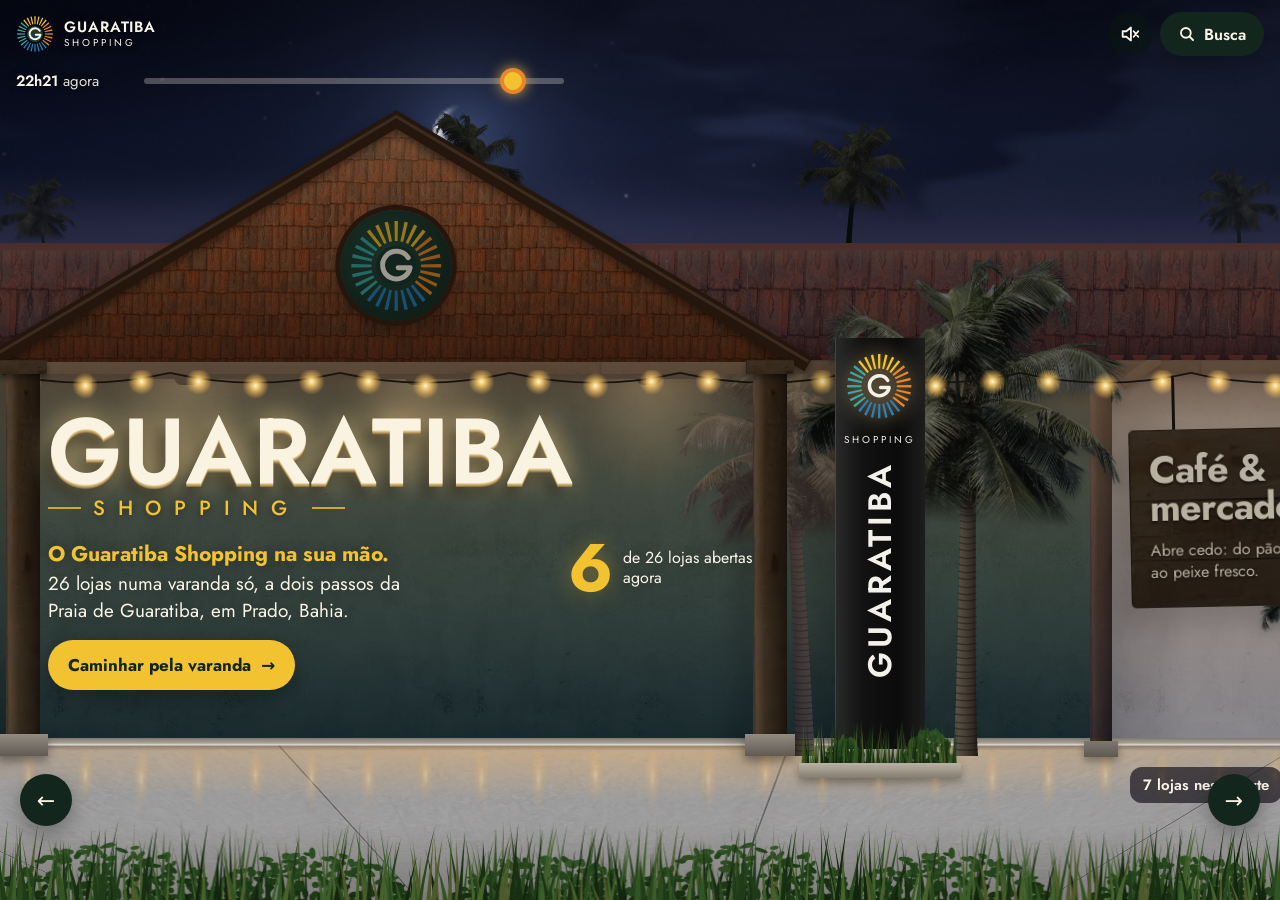
==== commit 45d1a33e: "Câmera das lojas com zoom limitado (sem redesenho em alta escala), cena pausada durante a transição " ====
--- a/index.html
+++ b/index.html
@@ -17,7 +17,7 @@
 <link rel="preconnect" href="https://api.open-meteo.com" crossorigin>
 <link rel="preload" href="assets/tex/telha.webp" as="image">
 <link rel="preload" href="assets/tex/madeira.webp" as="image">
-<link rel="stylesheet" href="styles.css?v=32">
+<link rel="stylesheet" href="styles.css?v=33">
 </head>
 <body>
 <a class="skip" href="#diretorio-lista">Pular para a lista de lojas</a>
@@ -195,8 +195,8 @@
   </div>
 </noscript>
 
-<script src="data.js?v=32"></script>
-<script src="sky.js?v=32"></script>
-<script src="app.js?v=32"></script>
+<script src="data.js?v=33"></script>
+<script src="sky.js?v=33"></script>
+<script src="app.js?v=33"></script>
 </body>
 </html>
--- a/styles.css
+++ b/styles.css
@@ -1 +1 @@
-@font-face{font-family:Jost;src:url(assets/fonts/jost-latin.woff2) format("woff2");font-weight:300 800;font-display:swap}:root{--verde:#1E3A2F;--verde-esc:#13261E;--creme:#F3E6CC;--creme-claro:#FBF5E8;--laranja:#E8862A;--amarelo:#F2C230;--agua:#3FA7A0;--azul:#2F7FB5;--madeira:#6A4127;--madeira-esc:#3B2416;--tinta:#1B1A17;--ceu:#7EC4E3;--ladrilho:520px;--noite:0;--dia:1;--grade:#ffffff;--sx:0;--so:.3;--scroll:0;--roofTop:27svh;--roofH:11svh;--fasciaH:1.6svh;--shopTop:calc(var(--roofTop) + var(--roofH) + var(--fasciaH));--floorTop:83svh;--bayW:80vw;--pracaW:200vw;--ease:cubic-bezier(.22,.8,.2,1);--tex-telha:url(assets/tex/telha.webp);--tex-madeira:url(assets/tex/madeira.webp);--tex-madeira-v:url(assets/tex/madeira-v.webp);--tex-reboco:url(assets/tex/reboco.webp);--tex-verde:url(assets/tex/reboco-verde.webp);--tex-piso:url(assets/tex/piso-cimento.webp)}@media(min-width:700px){:root{--roofTop:28vh;--roofH:12vh;--fasciaH:1.5vh;--floorTop:82vh;--bayW:44vw}}@media(min-width:1100px){:root{--roofTop:27vh;--roofH:13vh;--floorTop:82vh;--bayW:360px;--pracaW:min(1280px,92vw)}}*{box-sizing:border-box;margin:0;padding:0}[hidden]{display:none!important}html,body{height:100%}body{font-family:Jost,system-ui,sans-serif;color:var(--tinta);background:#0c1622;overflow:hidden;-webkit-font-smoothing:antialiased;text-rendering:optimizeLegibility}img{display:block;max-width:100%}button{font:inherit;color:inherit;cursor:pointer;border:0;background:none}a{color:inherit}:focus-visible{outline:3px solid var(--amarelo);outline-offset:3px}.sr{position:absolute;width:1px;height:1px;overflow:hidden;clip:rect(0 0 0 0);white-space:nowrap}.skip{position:fixed;left:12px;top:-60px;z-index:100;background:var(--creme);padding:10px 14px;border-radius:999px;font-weight:600}.skip:focus{top:12px}.sky{position:fixed;inset:0;z-index:0;background:linear-gradient(to top,color-mix(in srgb,var(--ceu) 70%,#fff) 30%,var(--ceu));transition:background .6s}#ceu{position:absolute;inset:0;width:100%;height:100%;display:block}.palms{position:absolute;left:0;top:calc(var(--roofTop) - 16svh);height:19svh;width:400vw;will-change:transform}.palm{position:absolute;bottom:0}.palm svg{position:absolute;inset:0;width:100%;height:100%;overflow:visible}.palm svg *{transform-box:view-box}.palm.balanca{transform-origin:50% 100%;will-change:transform;animation:longe 9s cubic-bezier(.45,0,.4,1) infinite}@keyframes longe{0%,to{transform:rotate(-.4deg)}14%{transform:rotate(1.2deg)}22%{transform:rotate(2.1deg)}30%{transform:rotate(1.3deg)}38%{transform:rotate(1.7deg)}54%{transform:rotate(.2deg)}68%{transform:rotate(-1deg)}84%{transform:rotate(-.2deg)}}.pl-corpo{transform-origin:50% 100%;will-change:transform;animation:verga 9s cubic-bezier(.45,0,.4,1) var(--dd,0s) infinite}.pl-copa{will-change:transform;animation:rajada 9s cubic-bezier(.45,0,.4,1) var(--dd,0s) infinite}@keyframes verga{0%,to{transform:rotate(0)}16%{transform:rotate(.35deg)}26%{transform:rotate(.9deg)}34%{transform:rotate(.6deg)}42%{transform:rotate(.75deg)}58%{transform:rotate(.1deg)}72%{transform:rotate(-.35deg)}86%{transform:rotate(-.05deg)}}@keyframes rajada{0%,to{transform:rotate(-.6deg)}12%{transform:rotate(1.2deg)}22%{transform:rotate(4.2deg)}29%{transform:rotate(2.6deg)}36%{transform:rotate(3.6deg)}44%{transform:rotate(2deg)}58%{transform:rotate(.3deg)}70%{transform:rotate(-2deg)}84%{transform:rotate(-.4deg)}}@keyframes vergaInv{0%,to{transform:rotate(0)}16%{transform:rotate(-.35deg)}26%{transform:rotate(-.9deg)}34%{transform:rotate(-.6deg)}42%{transform:rotate(-.75deg)}58%{transform:rotate(-.1deg)}72%{transform:rotate(.35deg)}86%{transform:rotate(.05deg)}}@keyframes rajadaInv{0%,to{transform:rotate(.6deg)}12%{transform:rotate(-1.2deg)}22%{transform:rotate(-4.2deg)}29%{transform:rotate(-2.6deg)}36%{transform:rotate(-3.6deg)}44%{transform:rotate(-2deg)}58%{transform:rotate(-.3deg)}70%{transform:rotate(2deg)}84%{transform:rotate(.4deg)}}.pl.inv .pl-corpo{animation-name:vergaInv}.pl.inv .pl-copa{animation-name:rajadaInv}.copa{position:absolute;aspect-ratio:1000/798;transform-origin:53% 54.7%}.copa .fr{left:0;top:0;width:100%;transform-origin:53% 54.7%;will-change:transform}.fr-e{animation:tremeE var(--fd,2.2s) ease-in-out var(--fo,0s) infinite alternate}.fr-d{animation:tremeD var(--fd,2.4s) ease-in-out var(--fo,0s) infinite alternate}.fr-c{animation:tremeC var(--fd,3.4s) ease-in-out var(--fo,0s) infinite alternate}@keyframes tremeE{0%{transform:rotate(-2.4deg) scale(1.01,.975)}to{transform:rotate(1.6deg) scale(.995,1.01)}}@keyframes tremeD{0%{transform:rotate(2.2deg) scale(1.01,.98)}to{transform:rotate(-1.8deg) scale(.995,1.01)}}@keyframes tremeC{0%{transform:rotate(-1deg) translateY(.4%)}to{transform:rotate(1.1deg) translateY(-.3%)}}.pl,.pl-l{position:absolute;inset:0}.pl svg{position:absolute;inset:0;width:100%;height:100%;overflow:visible}.pl>svg{filter:brightness(calc(1 - var(--noite) * .62))}.pl>.pl-l>svg{filter:brightness(calc(1 - var(--noite) * .45))}.copa-img{position:absolute;height:auto;max-width:none;transform-origin:53% 54.7%;display:block;user-select:none;pointer-events:none;filter:brightness(calc(var(--tom,1) * (1 - var(--noite) * .5))) saturate(calc(1.05 - var(--noite) * .5)) hue-rotate(var(--hue,0deg)) drop-shadow(0 6px 6px rgba(0,0,0,.18))}.copa-img.longe{filter:brightness(calc(.62 * (1 - var(--noite) * .7))) saturate(.7) contrast(.92)}.passaros{position:absolute;left:0;top:14svh;width:100%;height:20svh;opacity:var(--dia);pointer-events:none}.passaros i{position:absolute;left:-60px;width:22px;height:10px;animation:voa var(--t,26s) linear infinite;animation-delay:var(--a,0s)}.passaros i:before,.passaros i:after{content:"";position:absolute;top:4px;width:11px;height:2px;background:#22303a;border-radius:2px;animation:bate .5s ease-in-out infinite alternate}.passaros i:before{left:0;transform-origin:right center}.passaros i:after{right:0;transform-origin:left center;animation-name:bate2}@keyframes bate{0%{transform:rotate(18deg)}to{transform:rotate(-14deg)}}@keyframes bate2{0%{transform:rotate(-18deg)}to{transform:rotate(14deg)}}@keyframes voa{0%{transform:translate(0)}50%{transform:translate(60vw,-3vh)}to{transform:translate(125vw,1vh)}}.sun{position:fixed;z-index:1;width:clamp(58px,8vw,96px);aspect-ratio:1;left:0;top:0;touch-action:none;cursor:grab;transform:translate(-50%,-50%);border-radius:50%;transition:opacity .5s;will-change:transform}.sun:active{cursor:grabbing}.sun:before{content:"";position:absolute;inset:-40%;border-radius:50%;background:radial-gradient(circle,#ffecbebf,#ffd68c40 40%,#ffd68c00 68%)}.sun svg{position:relative;width:100%;height:100%;display:block;animation:gira 90s linear infinite;will-change:transform}@keyframes gira{to{transform:rotate(360deg)}}.chao{position:fixed;left:0;right:0;top:var(--floorTop);bottom:0;z-index:0;overflow:hidden;perspective:520px;perspective-origin:50% 0}.chao-plano{position:absolute;left:-60%;right:calc(-60% - var(--ladrilho) - 20px);top:0;height:340%;transform-origin:50% 0;transform:rotateX(-52deg);will-change:transform;background:var(--tex-piso) 0 0/var(--ladrilho) var(--ladrilho),#d2cdc4}.chao-escuro{position:absolute;inset:0;z-index:1;background:rgba(10,8,20,calc(var(--noite) * .12));pointer-events:none}.chao:before{content:"";position:absolute;inset:0;z-index:1;background:var(--grade);opacity:.55;pointer-events:none}.chao:after{content:"";position:absolute;inset:0;z-index:2;pointer-events:none;background:linear-gradient(to bottom,#7d776f 0,#a7a198 5px,#e4dfd7 7px,#28201847 8px,#28201800 8%),radial-gradient(120% 55% at 50% 0,rgba(255,190,110,calc(var(--noite) * .5)),#ffa05000 70%),linear-gradient(to bottom,#0000 55%,#140c0638),linear-gradient(100deg,rgba(255,240,220,calc(var(--dia) * .1)) 20%,#fff0dc00 45%,rgba(255,240,220,calc(var(--dia) * .06)) 75%,#fff0dc00 90%)}.grama-frente{position:fixed;left:0;bottom:-1svh;height:9svh;width:calc(100vw + 1280px);z-index:8;pointer-events:none;will-change:transform}.gl-fundo{background-repeat:repeat-x;background-size:640px 100%;background-position:0 100%}.gf-tile svg,.grama-canteiro svg{position:absolute;inset:0;width:100%;height:100%;overflow:visible}.gl{position:absolute;inset:0;transform-origin:50% 100%;will-change:transform;filter:brightness(calc(.4 + var(--dia) * .6 + var(--noite) * .18));animation:vento 3.2s ease-in-out infinite alternate}.gl1{animation-duration:2.7s;animation-delay:-1.2s}.gl2{animation-duration:3.8s;animation-delay:-2.1s}.gl0{animation-duration:4.4s}html.leve .gl,html.leve .fr,html.leve .pl-corpo,html.leve .pl-copa,html.leve .palm.balanca,html.leve .passaros i,html.leve .copa-img{animation:none!important}html.leve .gl{filter:none!important;will-change:auto}html.leve .palm,html.leve .pl-corpo,html.leve .pl-copa,html.leve .copa .fr{will-change:auto}@keyframes vento{0%{transform:skew(-3deg)}to{transform:skew(4deg)}}@media(min-width:1100px){.grama-frente{height:10vh}}.canteiro-totem,.canteiro-praca{position:absolute;z-index:7;pointer-events:none}.canteiro-totem{right:calc(7% - 4svh);width:calc(clamp(70px,10vh,120px) + 8svh);bottom:calc(100% - var(--floorTop) - 4.4svh);height:7svh}.canteiro-praca{left:0;right:0;bottom:calc(100% - var(--floorTop) - 2.2svh);height:6svh}.canteiro-totem:after,.canteiro-praca:after{content:"";position:absolute;left:0;right:0;bottom:0;height:1.6svh;background:linear-gradient(#b9b1a3,#857d70);box-shadow:0 4px 8px #0000004d}.grama-canteiro{position:absolute;left:2%;right:2%;bottom:1.2svh;top:0}@media(min-width:1100px){.canteiro-totem{right:calc(16% - 4svh)}}.bar{position:fixed;z-index:20;top:0;left:0;right:0;display:flex;align-items:center;justify-content:space-between;padding:max(12px,env(safe-area-inset-top)) 16px 0}.brand{display:flex;align-items:center;gap:10px;text-decoration:none;color:var(--creme-claro);text-shadow:0 1px 8px rgba(0,0,0,.35)}.brand-sun{width:38px;height:38px;display:block}.brand-name{font-weight:600;letter-spacing:.06em;font-size:15px;line-height:1;display:flex;flex-direction:column;text-transform:uppercase}.brand-name span{font-weight:400;font-size:10px;letter-spacing:.3em;margin-top:3px}.bar-actions{display:flex;gap:8px;align-items:center}.btn-ghost{width:44px;height:44px;display:grid;place-items:center;border-radius:50%;color:var(--creme-claro);background:#0a16128c}.btn-ghost[aria-pressed=true]{background:var(--amarelo);color:var(--verde-esc)}.btn-lojas{height:44px;padding:0 18px;border-radius:999px;background:var(--verde-esc);color:var(--creme-claro);font-weight:600;font-size:16px;display:flex;gap:8px;align-items:center;box-shadow:0 6px 20px #00000040}.btn-lojas span{background:var(--amarelo);color:var(--verde-esc);border-radius:999px;font-size:13px;padding:2px 8px}.btn-ghost,.btn-lojas{transition:transform .25s var(--ease),background-color .25s}.btn-ghost:hover,.btn-lojas:hover{transform:translateY(-2px)}.clock{position:fixed;z-index:20;left:16px;right:16px;top:calc(max(12px,env(safe-area-inset-top)) + 54px);display:flex;align-items:center;gap:12px;color:var(--creme-claro);text-shadow:0 1px 8px rgba(0,0,0,.4)}.clock-label{font-weight:600;font-size:15px;white-space:nowrap;min-width:116px}.clock-label #horaQuando{font-weight:400;opacity:.9}.clock input{flex:1 1 60px;min-width:48px;width:0;max-width:420px;-webkit-appearance:none;appearance:none;height:30px;background:transparent}.clock input::-webkit-slider-runnable-track{height:6px;border-radius:6px;background:#0a16126b}.clock input::-moz-range-track{height:6px;border-radius:6px;background:#0a16126b}.clock input::-webkit-slider-thumb{-webkit-appearance:none;width:26px;height:26px;margin-top:-10px;border-radius:50%;background:var(--amarelo);border:4px solid var(--laranja);box-shadow:0 0 14px #ffc85acc}.clock input::-moz-range-thumb{width:20px;height:20px;border-radius:50%;background:var(--amarelo);border:4px solid var(--laranja)}.clock-now{flex:0 0 auto;height:32px;padding:0 12px;border-radius:999px;background:var(--creme-claro);color:var(--verde-esc);font-weight:600;font-size:14px;text-shadow:none}body.escuro .clock input::-webkit-slider-runnable-track{background:#fbf5e847}.tempo-chip{flex:0 0 auto;margin-left:auto;height:36px;padding:0 12px 0 8px;border-radius:999px;background:#0a16128c;color:var(--creme-claro);display:flex;align-items:center;gap:6px;font-weight:600;font-size:15px;text-shadow:none;transition:transform .25s var(--ease),background-color .25s}.tempo-chip:hover{transform:translateY(-2px);background:#0a1612b3}.tempo-ico,.tempo-ico svg{width:24px;height:24px;display:block}@media(min-width:700px){.tempo-chip{margin-left:12px}}@media(max-width:420px){.clock{gap:8px;left:12px;right:12px}.clock-label{min-width:0;font-size:14px}.clock-now{padding:0 10px}.tempo-chip{padding:0 10px 0 6px}}.chuva{position:fixed;inset:-10% 0 0;z-index:9;pointer-events:none;opacity:0;transition:opacity 1.2s;will-change:transform;background:repeating-linear-gradient(103deg,#d2e1f000 0 22px,#d2e1f061 22px 23px,#d2e1f000 23px 47px),repeating-linear-gradient(98deg,#d2e1f000 0 35px,#d2e1f038 35px 36px,#d2e1f000 36px 71px);background-size:180px 120px,260px 160px;animation:cai .45s linear infinite}@keyframes cai{0%{transform:translateY(0)}to{transform:translateY(10%)}}.tempo{position:fixed;z-index:25;right:16px;top:calc(max(12px,env(safe-area-inset-top)) + 100px);width:min(400px,calc(100vw - 32px));max-height:calc(100svh - 130px);overflow:auto;background:var(--creme-claro);color:var(--tinta);border-radius:16px;padding:18px 18px 14px;box-shadow:0 24px 60px #00000059;opacity:0;transform:translateY(-10px) scale(.98);transform-origin:top right;transition:opacity .25s,transform .35s var(--ease)}.tempo.on{opacity:1;transform:none}.tempo-topo{display:flex;justify-content:space-between;align-items:center;gap:10px}.tempo-topo h2{font-size:18px;line-height:1.2}.tempo-topo .btn-ghost{width:38px;height:38px;background:var(--verde);flex:0 0 auto}.tempo-agora{display:flex;align-items:center;gap:14px;margin-top:10px}.ta-ico svg{width:64px;height:64px;display:block}.ta-temp{font-size:48px;font-weight:700;line-height:1;letter-spacing:-.03em}.ta-desc{font-size:17px;font-weight:600;margin-top:2px}.ta-mais{font-size:14px;color:#4b4a44;margin-top:2px}.tempo-dica{margin-top:14px;background:var(--verde);color:var(--creme-claro);border-radius:12px;padding:14px}.tempo-dica p{font-size:15px;line-height:1.4}.tempo-dica div{display:flex;flex-wrap:wrap;gap:8px;margin-top:10px}.tempo-dica button{min-height:40px;padding:0 14px;border-radius:999px;background:var(--amarelo);color:var(--verde-esc);font-weight:600;font-size:14px;transition:transform .2s var(--ease)}.tempo-dica button:hover{transform:translateY(-2px)}.tempo h3{font-size:15px;margin:16px 0 8px;color:var(--verde)}.tempo-horas{display:grid;grid-auto-flow:column;grid-auto-columns:minmax(52px,1fr);gap:6px;overflow-x:auto;scrollbar-width:none}.tempo-horas::-webkit-scrollbar{display:none}.tempo-horas div{display:flex;flex-direction:column;align-items:center;gap:3px;padding:8px 4px;border-radius:10px;background:#ede3cf;font-size:13px}.tempo-horas svg{width:26px;height:26px}.tempo-horas strong{font-size:15px}.tempo-horas small{color:#2f7fb5;font-weight:600}.tempo-dias{display:grid;gap:4px}.tempo-dias div{display:grid;grid-template-columns:44px 26px 1fr auto auto;align-items:center;gap:8px;padding:6px 8px;border-radius:8px;font-size:14px}.tempo-dias div:nth-child(odd){background:#f2eada}.tempo-dias svg{width:24px;height:24px}.tempo-dias em{font-style:normal;color:#4b4a44;white-space:nowrap;overflow:hidden;text-overflow:ellipsis}.tempo-dias small{color:#2f7fb5;font-weight:600}.tempo-fonte{font-size:12px;color:#6b6a63;margin-top:12px}.walk{position:fixed;inset:0;z-index:2;overflow-x:auto;overflow-y:hidden;scrollbar-width:none;overscroll-behavior-x:contain}.walk::-webkit-scrollbar{display:none}.walk{touch-action:pan-x pinch-zoom}.walk.rolando-v{scroll-snap-type:none!important}@media(pointer:coarse){.walk{scroll-snap-type:x proximity}}.track{position:relative;height:100%;display:flex;width:max-content}.bays{display:flex;height:100%}.roof{position:absolute;left:0;right:var(--pracaW);top:var(--roofTop);height:var(--roofH);z-index:3;background:var(--tex-telha) 0 0/auto 330%;filter:brightness(calc(.42 + var(--dia) * .62 + var(--noite) * .14)) saturate(1.05)}.roof:before{content:"";position:absolute;inset:0;background:linear-gradient(to bottom,#ffe2be47,#ffecc814 18%,#0000 45%,#00000014 70%,#280e0499),linear-gradient(to bottom,#7d3417 0,#9b4424 7px,#0000 8px)}.roof{box-shadow:inset 0 10px 0 -2px #501e0a00}.roof:after{content:"";position:absolute;left:0;right:0;bottom:-7px;height:12px;background:radial-gradient(ellipse 50% 100% at 50% 0,#a8492a 0 55%,#6d2a14 70%,transparent 72%) 0 0/24px 12px repeat-x;filter:drop-shadow(0 3px 2px rgba(0,0,0,.45))}.fascia{position:absolute;left:0;right:var(--pracaW);top:calc(var(--roofTop) + var(--roofH));height:var(--fasciaH);z-index:3;background:var(--tex-madeira) 0 0/600px auto,var(--madeira-esc);filter:brightness(calc(.35 + var(--dia) * .5 + var(--noite) * .25));box-shadow:0 4px 10px #00000073}.beiral{position:absolute;left:0;right:var(--pracaW);top:var(--shopTop);height:14svh;z-index:2;pointer-events:none;background:linear-gradient(to bottom,#140a049e,#140a0440 35%,#140a0400)}.fio{position:absolute;left:0;right:var(--pracaW);top:calc(var(--shopTop) - 4px);height:4.2svh;z-index:6;pointer-events:none;background:url("data:image/svg+xml,%3Csvg xmlns='http://www.w3.org/2000/svg' width='180' height='40'%3E%3Cpath d='M0 3 Q90 24 180 3' fill='none' stroke='%23161210' stroke-width='1.6'/%3E%3Cg fill='%23423a30'%3E%3Ccircle cx='30' cy='12.2' r='3.2'/%3E%3Ccircle cx='90' cy='16.6' r='3.2'/%3E%3Ccircle cx='150' cy='12.2' r='3.2'/%3E%3C/g%3E%3C/svg%3E") 0 0/auto 100% repeat-x}.fio:after{content:"";position:absolute;inset:0;opacity:var(--noite);background:url("data:image/svg+xml,%3Csvg xmlns='http://www.w3.org/2000/svg' width='180' height='40'%3E%3Cdefs%3E%3CradialGradient id='g'%3E%3Cstop offset='0' stop-color='%23fff6d8'/%3E%3Cstop offset='.25' stop-color='%23ffd77a' stop-opacity='.9'/%3E%3Cstop offset='1' stop-color='%23ffb84a' stop-opacity='0'/%3E%3C/radialGradient%3E%3C/defs%3E%3Ccircle cx='30' cy='12.2' r='14' fill='url(%23g)'/%3E%3Ccircle cx='90' cy='16.6' r='14' fill='url(%23g)'/%3E%3Ccircle cx='150' cy='12.2' r='14' fill='url(%23g)'/%3E%3C/svg%3E") 0 0/auto 100% repeat-x}.fio-reflexo{position:absolute;left:0;right:var(--pracaW);top:calc(var(--floorTop) + 1svh);height:11svh;z-index:3;pointer-events:none;opacity:calc(var(--noite) * .55);background:url("data:image/svg+xml,%3Csvg xmlns='http://www.w3.org/2000/svg' width='180' height='104'%3E%3Cdefs%3E%3CradialGradient id='g'%3E%3Cstop offset='0' stop-color='%23ffe9b0'/%3E%3Cstop offset='.4' stop-color='%23ffc66a' stop-opacity='.45'/%3E%3Cstop offset='1' stop-color='%23ffb84a' stop-opacity='0'/%3E%3C/radialGradient%3E%3C/defs%3E%3Cg fill='url(%23g)'%3E%3Cellipse cx='30' cy='34' rx='9' ry='34'/%3E%3Cellipse cx='90' cy='30' rx='9' ry='30'/%3E%3Cellipse cx='150' cy='34' rx='9' ry='34'/%3E%3C/g%3E%3C/svg%3E") 0 0/18.9svh 100% repeat-x;-webkit-mask-image:linear-gradient(#000,transparent);mask-image:linear-gradient(#000,transparent)}@keyframes pisca{0%{filter:brightness(1)}to{filter:brightness(1.18)}}.grade{position:absolute;left:0;right:var(--pracaW);top:var(--roofTop);bottom:calc(100% - var(--floorTop));z-index:4;pointer-events:none;background:var(--grade)}.grade:after{content:"";position:absolute;left:0;right:0;top:var(--roofH);bottom:0;opacity:var(--noite);background:linear-gradient(to bottom,#ffc47842,#ffb4641f 45%,#ffaa5a0d 80%,#ffaa5a00)}.bay{position:relative;flex:0 0 auto;width:var(--bayW);height:100%;scroll-snap-align:center}.loja-baia{display:block;text-decoration:none;color:inherit;outline:none}.loja-baia .parede{position:absolute;left:0;right:0;top:var(--shopTop);bottom:calc(100% - var(--floorTop));z-index:1;background:linear-gradient(to bottom,#0000 70%,#4637232e),var(--tex-reboco) 0 0/420px 420px,#efe9dc;filter:brightness(calc(.6 + var(--dia) * .42 + var(--noite) * .3))}.loja-baia .rodape{position:absolute;left:0;right:0;top:calc(var(--floorTop) - 2.2svh);height:2.2svh;z-index:1;background:linear-gradient(#9b9184,#7e7468);filter:brightness(calc(.6 + var(--dia) * .4 + var(--noite) * .22))}.pilar{position:absolute;left:-11px;top:calc(var(--roofTop) + var(--roofH));bottom:calc(100% - var(--floorTop) - 1.4svh);width:22px;z-index:3;background:linear-gradient(to right,#ffdcb438,#0000 35%,#00000073),var(--tex-madeira-v) 0 0/auto 900px,var(--madeira);filter:brightness(calc(.42 + var(--dia) * .6 + var(--noite) * .34))}.pilar:after{content:"";position:absolute;z-index:-1;top:var(--fasciaH);bottom:0;left:6px;width:30px;background:rgba(15,8,2,var(--so));filter:blur(7px);transform-origin:50% 100%;transform:skew(calc(var(--sx) * 32deg)) translate(calc(var(--sx) * -26px))}.pilar .mao{position:absolute;top:2px;width:46px;height:12px;background:var(--tex-madeira) 0 0/300px auto,var(--madeira-esc);box-shadow:0 3px 6px #0006}.pilar .mao.e{right:14px;transform-origin:right center;transform:rotate(36deg) translate(-4px,24px)}.pilar .mao.d{left:14px;transform-origin:left center;transform:rotate(-36deg) translate(4px,24px)}.pilar i{position:absolute;left:-6px;right:-6px;bottom:-6px;height:16px;background:linear-gradient(#a59d92,#7d756b);box-shadow:0 4px 8px #00000059}.placa{position:absolute;left:9%;right:9%;top:calc(var(--shopTop) + 3.4svh);height:14.5svh;z-index:2;padding:6px;background:var(--tex-madeira) 0 0/400px auto,var(--madeira-esc);border-radius:3px;transform-origin:50% -3svh;box-shadow:calc(var(--sx) * -14px) 14px 18px rgba(20,10,0,calc(var(--so) + .12));filter:brightness(calc(.5 + var(--dia) * .52 + var(--noite) * .38))}.placa-in{position:relative;width:100%;height:100%;background:var(--placa,#fff);overflow:hidden;box-shadow:inset 0 0 0 1px #0003}.placa-in:after{content:"";position:absolute;inset:0;background:linear-gradient(118deg,#ffffff38 0 22%,#fff0 22% 60%,#ffffff12 60% 66%,#fff0 66%);pointer-events:none}.placa img{position:absolute;inset:3px;width:calc(100% - 6px);height:calc(100% - 6px);object-fit:contain}.placa.redonda img{border-radius:50%;left:50%;width:auto;aspect-ratio:1;transform:translate(-50%)}.luminaria{position:absolute;left:50%;top:calc(var(--shopTop) + .4svh);width:46px;height:3.2svh;z-index:5;transform:translate(-50%);pointer-events:none}.luminaria:before{content:"";position:absolute;left:50%;top:0;width:3px;height:100%;background:#1c1c1c;transform:translate(-50%)}.luminaria:after{content:"";position:absolute;left:50%;bottom:-6px;width:30px;height:10px;border-radius:2px 2px 14px 14px;background:linear-gradient(#3a3a3a,#111);transform:translate(-50%)}.cone{position:absolute;left:4%;right:4%;top:calc(var(--shopTop) + 3svh);height:20svh;z-index:5;pointer-events:none;opacity:calc(var(--noite) * .55);background:radial-gradient(ellipse 60% 70% at 50% 0,#ffd68c8c,#ffbe642e 55%,#ffb45000 75%)}.vitrine{position:absolute;left:14%;right:14%;top:calc(var(--shopTop) + 20.5svh);bottom:calc(100% - var(--floorTop));z-index:5;background:#2b2f33;padding:5px 5px 0;overflow:hidden;box-shadow:inset 0 0 0 1px #ffffff14,0 0 0 2px #00000040}.interior{position:relative;width:100%;height:100%;overflow:hidden;background:linear-gradient(to bottom,color-mix(in srgb,var(--interior) 55%,#000) 0,var(--interior) 38%,color-mix(in srgb,var(--interior) 70%,#000) 100%);filter:brightness(calc(.62 + var(--dia) * .25 + var(--noite) * .38))}.interior>div{position:absolute;top:0;bottom:0}.viva .interior>div{will-change:transform}.pl-fundo{left:-14%;right:-14%;transform:translate3d(calc(var(--px,0) * -7%),0,0)}.pl-gente{left:-8%;right:-8%;transform:translate3d(calc(var(--px,0) * -15%),0,0)}.pl-frente{left:-4%;right:-4%;transform:translate3d(calc(var(--px,0) * -26%),0,0)}.prateleiras{position:absolute;left:6%;right:6%;top:30%;height:42%;opacity:.42;background:repeating-linear-gradient(to bottom,#0009 0 3px,#0000 3px 25%),repeating-linear-gradient(to right,color-mix(in srgb,var(--tinta-loja) 30%,transparent) 0 6%,#fff0 6% 9%,#0000002e 9% 12%,#fff0 12% 15%)}.lumi{position:absolute;top:0;width:34%;height:60%;background:radial-gradient(ellipse 50% 55% at 50% 14%,#ffe2aa99,#ffe2aa00 70%)}.lumi:before{content:"";position:absolute;left:50%;top:0;width:1px;height:9%;background:#00000080}.lumi:after{content:"";position:absolute;left:50%;top:9%;width:14px;height:7px;margin-left:-7px;border-radius:7px 7px 2px 2px;background:#1d1611;box-shadow:0 3px 8px 2px #ffd68c8c}.lumi.l1{left:8%}.lumi.l2{right:8%}.quadro{position:absolute;left:50%;top:12%;width:19%;aspect-ratio:1;transform:translate(-50%);padding:3%;border-radius:4px;background:var(--placa,#fff);box-shadow:0 0 0 2px #00000059,0 6px 14px #00000059}.quadro img{width:100%;height:100%;object-fit:contain}.pessoa{position:absolute;bottom:20%;display:block;transform-origin:50% 100%}.pessoa svg{display:block;width:100%;height:100%}.pessoa.atend{width:21%;height:36%;bottom:23%}.viva .pessoa.atend{animation:respira 4.5s ease-in-out infinite}.pessoa.cliente{width:14%;height:64%;bottom:3%}.viva .pessoa.cliente{animation:respira 5.5s ease-in-out infinite}.viva .pessoa.cliente.anda{animation:passeia var(--dur,14s) ease-in-out var(--atraso,0s) infinite}@keyframes respira{50%{transform:scaleY(1.012) translateY(-1px)}}@keyframes passeia{0%,to{transform:translate(0)}35%{transform:translate(70%)}50%{transform:translate(70%) scaleX(-1)}85%{transform:translate(-60%) scaleX(-1)}}.balcao{position:absolute;left:0;right:0;bottom:0;height:24%;background:linear-gradient(color-mix(in srgb,var(--interior) 45%,#000),color-mix(in srgb,var(--interior) 25%,#000));box-shadow:0 -2px #ffffff1f}.fechada .pl-gente{opacity:0}.nome-vitrine{position:absolute;left:10%;right:10%;bottom:7%;font-weight:600;font-size:clamp(11px,1.4vh,14px);line-height:1.15;color:var(--tinta-loja,#fff);opacity:.9;z-index:1}html.leve .pessoa{animation:none}.vidro{position:absolute;inset:0;pointer-events:none;z-index:2;background:linear-gradient(to bottom,color-mix(in srgb,var(--ceu) 40%,transparent),#fff0 45%),linear-gradient(112deg,#ffffff47 0 14%,#fff0 14% 48%,#ffffff1f 48% 55%,#fff0 55%);opacity:calc(.35 + var(--dia) * .65)}.vidro:after{content:"";position:absolute;left:50%;top:0;bottom:0;width:4px;transform:translate(-50%);background:#2b2f33}.enrolar{position:absolute;inset:0;z-index:3;transform:translateY(-101%);transition:transform 1.1s cubic-bezier(.6,0,.2,1);background:linear-gradient(to bottom,#0000000d,#0000 40%,#3c281440),repeating-linear-gradient(to bottom,#c9ced1 0 2px,#e4e7e9 2px 4px,#a8afb4 4px 8px,#808a90 8px 10px);filter:brightness(calc(.5 + var(--dia) * .5 + var(--noite) * .25))}.enrolar:after{content:"";position:absolute;left:0;right:0;bottom:0;height:12px;background:linear-gradient(#6c757b,#4b5257)}.fechada .enrolar{transform:translateY(0)}.fechada .interior{filter:brightness(.25)}.aviso{position:absolute;z-index:7;left:50%;top:calc(var(--shopTop) + 19svh);transform:translate(-50%) rotate(-3deg);transform-origin:50% -10px;background:var(--tex-madeira) 0 0/240px auto,#7a4b2a;color:#fff3da;font-weight:700;font-size:13px;padding:5px 12px;border-radius:3px;white-space:nowrap;box-shadow:0 5px 10px #00000059;text-shadow:0 1px 1px rgba(0,0,0,.5)}.aviso:before{content:"";position:absolute;left:50%;top:-12px;width:18px;height:12px;border:2px solid #222;border-bottom:0;border-radius:10px 10px 0 0;transform:translate(-50%)}.fechada .aviso{background:var(--tex-madeira) 0 0/240px auto,#3a2a20;color:#e9d9bd;transform:translate(-50%) rotate(4deg)}.numero{position:absolute;z-index:6;left:3.5%;top:calc(var(--shopTop) + 22svh);width:34px;height:34px;border-radius:50%;background:radial-gradient(circle at 35% 30%,#3e6b58,var(--verde-esc));color:var(--creme-claro);display:grid;place-items:center;font-weight:700;font-size:13px;box-shadow:0 3px 6px #00000059}.derrame{position:absolute;left:4%;right:4%;top:calc(var(--floorTop) - 1svh);height:8svh;z-index:5;border-radius:50%;pointer-events:none;background:radial-gradient(ellipse 50% 60% at 50% 0,#ffce82a6,#ffb45a00 70%);opacity:var(--noite)}.fechada .derrame{opacity:0}.reflexo{position:absolute;left:14%;right:14%;top:calc(var(--floorTop) + .3svh);height:12svh;z-index:4;pointer-events:none;background:linear-gradient(to bottom,var(--interior),rgba(255,255,255,0) 85%);opacity:calc(.13 + var(--noite) * .22);-webkit-mask-image:linear-gradient(90deg,transparent,#000 12%,#000 88%,transparent);mask-image:linear-gradient(90deg,transparent,#000 12%,#000 88%,transparent)}.fechada .reflexo{background:linear-gradient(to bottom,#8d9196,#8d919600 80%);opacity:.14}.reflexo-pilar{position:absolute;left:-11px;width:22px;top:calc(var(--floorTop) + 1.4svh);height:9svh;z-index:4;pointer-events:none;background:linear-gradient(to bottom,#3a261a52,#3a261a00)}.legenda{position:absolute;left:8%;max-width:84%;top:calc(var(--floorTop) + 2.4svh);z-index:7;color:#1b1a17;padding:10px 16px 11px;border-radius:14px;background:#fff7ead6;box-shadow:0 10px 22px -12px #3c1e0a8c,inset 0 0 0 1px #ffffff80}.legenda strong{display:block;font-size:clamp(17px,2.3vh,21px);font-weight:600;line-height:1.15}.legenda span{display:flex;align-items:center;gap:7px;font-size:15px;margin-top:4px}.legenda span:before{content:"";width:9px;height:9px;border-radius:50%;background:#2e9e57;box-shadow:0 0 8px #2e9e57}.fechada .legenda span:before{background:#c2582c;box-shadow:none}body.escuro .legenda{color:var(--creme-claro);background:#100d16a8;box-shadow:0 10px 22px -12px #000c,inset 0 0 0 1px #ffe6be1f}.voce-aqui{position:absolute;z-index:9;left:50%;top:calc(var(--shopTop) - 5.5svh);transform:translate(-50%);background:var(--amarelo);color:var(--verde-esc);font-weight:700;font-size:14px;padding:6px 12px;border-radius:999px;white-space:nowrap;box-shadow:0 6px 16px #0000004d;animation:pula 1.4s var(--ease) infinite alternate}@keyframes pula{to{transform:translate(-50%,-6px)}}.loja-baia .vitrine{transition:transform .35s var(--ease),box-shadow .35s}.loja-baia:hover .vitrine,.loja-baia:focus-visible .vitrine{transform:translateY(-4px);box-shadow:0 0 0 2px var(--amarelo),0 12px 26px #00000059}.loja-baia:focus-visible .placa{outline:4px solid var(--amarelo);outline-offset:4px}.loja-baia:active .vitrine{transform:scale(.985)}.bay-grupo{width:calc(var(--bayW) * .82)}.bay-grupo:before{content:"";position:absolute;left:0;right:0;top:var(--shopTop);bottom:calc(100% - var(--floorTop));z-index:1;background:linear-gradient(to right,#00000047,#00000014 30% 70%,#00000047),var(--tex-reboco) 0 0/420px 420px,#e6dfd0;filter:brightness(calc(.5 + var(--dia) * .38 + var(--noite) * .32))}.grupo-tabua{position:absolute;left:9%;right:8%;top:calc(var(--shopTop) + 6svh);z-index:6;color:#fff4de;padding:22px 20px 24px;border-radius:5px;transform:rotate(-1.2deg);transform-origin:50% -6svh;background:linear-gradient(#0000000d,#00000040),var(--tex-madeira) 0 0/520px auto,var(--madeira);box-shadow:calc(var(--sx) * -16px) 18px 26px rgba(0,0,0,calc(var(--so) + .15));text-shadow:0 2px 3px rgba(0,0,0,.55);filter:brightness(calc(.62 + var(--dia) * .38 + var(--noite) * .1))}.grupo-tabua:before,.grupo-tabua:after{content:"";position:absolute;top:-6svh;width:3px;height:6svh;background:#1d1611}.grupo-tabua:before{left:18%}.grupo-tabua:after{right:18%}.grupo-tabua h2{font-size:clamp(28px,4.2vh,44px);line-height:1;font-weight:700;letter-spacing:-.02em}.grupo-tabua p{font-size:16px;line-height:1.4;margin-top:12px}.grupo-chao{position:absolute;left:10%;top:calc(var(--floorTop) + 3.2svh);z-index:7;font-weight:600;font-size:15px;color:#1b1a17;padding:7px 13px;border-radius:12px;background:#fff7ead6}body.escuro .grupo-chao{color:var(--creme-claro);background:#100d16a8}.bay-grupo .vaso{position:absolute;right:2%;width:40%;bottom:calc(100% - var(--floorTop) - 2svh);height:24svh;z-index:5}.bay-grupo .vaso .palm{left:50%;height:100%;aspect-ratio:2/3;transform:translate(-50%)}.bay-grupo .vaso:after{content:"";position:absolute;left:30%;right:30%;bottom:0;height:3.4svh;border-radius:4px 4px 10px 10px;background:linear-gradient(sienna,#6b3418);box-shadow:0 6px 10px #00000059}.bay-entrada{width:100vw}@media(min-width:1100px){.bay-entrada{width:min(1180px,86vw)}}.bay-entrada:before{content:"";position:absolute;left:0;right:0;top:var(--shopTop);bottom:calc(100% - var(--floorTop));z-index:1;background:linear-gradient(to bottom,#0000 65%,#00000040),var(--tex-verde) 0 0/420px 420px,var(--verde);filter:brightness(calc(.62 + var(--dia) * .45 + var(--noite) * .3))}.entrada-texto{position:absolute;left:20px;right:calc(20px + clamp(70px,10vh,120px) + 7%);top:calc(var(--shopTop) + 3svh);z-index:7;color:var(--creme-claro);text-shadow:0 2px 14px rgba(0,0,0,.35)}.letreiro{line-height:.9;font-weight:700;color:#fbf3e2}.letreiro .l1{display:block;font-size:clamp(38px,10.4vw,124px);letter-spacing:.01em;text-transform:uppercase;font-weight:600;color:#fbf3e2;text-shadow:0 1px 0 #e9d6a6,0 2px 0 #cdb27a,0 3px 0 #b39661,0 4px 0 #8f7646,calc(var(--sx) * -10px + 3px) 12px 14px rgba(0,0,0,.42),0 0 calc(var(--noite) * 28px) rgba(255,214,140,calc(var(--noite) * .8))}.letreiro .l2{display:flex;align-items:center;gap:.6em;margin-top:.32em;font-size:clamp(15px,3.4vw,30px);font-weight:500;letter-spacing:.62em;text-transform:uppercase;color:var(--amarelo);text-shadow:0 2px 6px rgba(0,0,0,.35)}.letreiro .l2:before,.letreiro .l2:after{content:"";height:2px;width:1.6em;background:currentColor;opacity:.8}.entrada-sub strong{display:block;font-size:1.12em;color:var(--amarelo);margin-bottom:2px}.frontao{position:absolute;left:0;width:100%;top:calc(var(--roofTop) - 14svh);height:calc(14svh + var(--roofH) + 2px);z-index:5;pointer-events:none;filter:brightness(calc(.42 + var(--dia) * .62 + var(--noite) * .2)) saturate(1.05)}.frontao-telha{position:absolute;inset:0;clip-path:polygon(50% 0,100% 100%,0 100%);background:linear-gradient(to bottom,#ffe2be40,#0000 40%,#280e048c),var(--tex-telha) 0 0/auto 72%}.frontao-borda{position:absolute;inset:0;width:100%;height:100%;overflow:visible;filter:drop-shadow(0 4px 4px rgba(0,0,0,.45))}.frontao-sol{position:absolute;left:50%;bottom:calc(var(--roofH) * .35);width:calc(var(--roofH) * .95);aspect-ratio:1;transform:translate(-50%);border-radius:50%;background:radial-gradient(circle at 40% 35%,#2b4d3e,#13261e);box-shadow:0 0 0 5px #3b2416,0 8px 16px #0006;padding:6%}.frontao-sol svg{position:absolute;inset:7%;width:86%;height:86%;display:block}.portico{position:absolute;inset:0;pointer-events:none}.coluna{position:absolute;top:calc(var(--roofTop) + var(--roofH));bottom:calc(100% - var(--floorTop) - 1.6svh);width:34px;z-index:6;background:linear-gradient(to right,#ffdcb440,#0000 35%,#00000080),var(--tex-madeira-v) 0 0/auto 900px,var(--madeira);filter:brightness(calc(.45 + var(--dia) * .58 + var(--noite) * .32));box-shadow:calc(var(--sx) * -20px) 10px 22px rgba(0,0,0,calc(var(--so) + .15))}.coluna:before{content:"";position:absolute;left:-7px;right:-7px;top:0;height:14px;background:var(--tex-madeira) 0 0/200px auto,var(--madeira-esc);box-shadow:0 4px 6px #0006}.coluna i{position:absolute;left:-8px;right:-8px;bottom:-4px;height:22px;background:linear-gradient(#bdb5a8,#7d756b);box-shadow:0 5px 10px #00000059}.coluna.e{left:6px}.coluna.d{display:none}@media(max-width:699px){.coluna{display:none!important}}.arandela{position:absolute;top:calc(var(--shopTop) + .6svh);width:34%;height:30svh;z-index:2;pointer-events:none;opacity:calc(.12 + var(--noite) * .5);background:radial-gradient(ellipse 45% 60% at 50% 0,#ffe0a08c,#ffc8781f 55%,#ffc87800 75%)}.arandela:before{content:"";position:absolute;left:50%;top:-4px;width:26px;height:10px;transform:translate(-50%);border-radius:3px 3px 12px 12px;background:linear-gradient(#2c2c2c,#0e0e0e);mix-blend-mode:normal}.arandela.a1{left:4%}.arandela.a2{left:33%}.arandela.a3{display:none}.entrada-sub{font-size:clamp(16px,2.1vh,21px);line-height:1.4;max-width:34ch;margin-top:12px}.agora{display:flex;align-items:center;gap:12px;margin-top:14px}.agora-num{font-size:clamp(48px,7.5vh,96px);font-weight:700;line-height:.85;letter-spacing:-.04em;flex:0 0 auto;color:var(--amarelo);text-shadow:0 0 24px rgba(242,194,48,.35)}.agora-txt{font-size:16px;line-height:1.25;max-width:13ch}.btn-primary{display:inline-flex;align-items:center;gap:10px;min-height:50px;padding:0 24px;border-radius:999px;background:var(--amarelo);color:var(--verde-esc);font-weight:700;font-size:17px;text-decoration:none;text-shadow:none;box-shadow:0 8px 22px #00000047;transition:transform .25s var(--ease),background-color .2s,box-shadow .25s}.btn-primary:hover{transform:translateY(-2px);background:#f6d35a;box-shadow:0 12px 26px #00000052}.btn-primary:active{transform:scale(.97)}.entrada-texto .btn-primary{margin-top:16px;white-space:nowrap;padding:0 20px}.totem{position:absolute;right:7%;width:clamp(70px,10vh,120px);top:calc(var(--shopTop) - 4svh);bottom:calc(100% - var(--floorTop) - 2svh);z-index:6;display:flex;flex-direction:column;align-items:center;padding-top:14px;color:#f4f1ea;background:linear-gradient(to right,#2a2a2a,#121212 30%,#0b0b0b 70%,#1d1d1d);box-shadow:calc(var(--sx) * -22px) 16px 26px rgba(0,0,0,calc(var(--so) + .2)),inset 1px 0 #ffffff1f}.totem:after{content:"";position:absolute;left:-14%;right:-14%;bottom:-1.4svh;height:2.2svh;background:linear-gradient(#a59d92,#6f675d)}.totem-sun{width:76%;filter:drop-shadow(0 0 calc(var(--noite) * 10px) rgba(255,220,150,.8))}.totem-sub{font-size:10px;letter-spacing:.3em;margin-top:6px}.totem-word{writing-mode:vertical-rl;transform:rotate(180deg);font-weight:600;letter-spacing:.12em;font-size:clamp(20px,3.6vh,36px);margin-top:14px;order:3}.palm-front{display:none}@media(min-width:1100px){.entrada-texto{left:48px;right:auto;width:min(860px,64%);top:calc(var(--shopTop) + 4vh);display:grid;grid-template-columns:1fr auto;column-gap:40px;align-items:start}.entrada-texto h1{grid-column:1/-1;white-space:nowrap}.letreiro .l1{font-size:clamp(70px,7.2vw,124px)}.letreiro .l2{font-size:clamp(18px,1.6vw,26px)}.entrada-sub{margin-top:22px}.entrada-texto .agora{grid-column:2;grid-row:2/4;margin-top:22px}.entrada-texto .btn-primary{justify-self:start}.totem{right:16%}.palm-front{display:block;position:absolute;right:-3%;bottom:calc(100% - var(--floorTop) - 2svh);height:56svh;aspect-ratio:2/3;z-index:5}.palm-front.esq{right:auto;left:60%;height:48svh;z-index:2}.frontao{width:72%}.coluna.d{display:block;left:calc(72% - 40px)}.arandela{width:22%}.arandela.a1{left:6%}.arandela.a2{left:27%}.arandela.a3{display:block;left:48%}}.bay-praca{width:var(--pracaW);color:var(--creme-claro)}.bay-praca>.pilar{left:-11px}.praca-texto{position:absolute;left:20px;width:calc(100vw - 40px);bottom:calc(100% - var(--floorTop) + 5svh);max-height:calc(var(--floorTop) - 5svh - 116px);overflow:auto;z-index:7;padding:20px 18px;border-radius:4px;display:flex;flex-direction:column;background:linear-gradient(#ffffff0a,#0000001f),var(--tex-verde) 0 0/420px 420px,var(--verde);box-shadow:0 0 0 7px #2a1a10,0 0 0 9px #0000004d,calc(var(--sx) * -20px) 22px 34px rgba(0,0,0,calc(var(--so) + .2))}.praca-postes{position:absolute;left:20px;width:calc(100vw - 40px);bottom:calc(100% - var(--floorTop) - 1svh);height:6svh;z-index:6;pointer-events:none}.praca-postes:before,.praca-postes:after{content:"";position:absolute;bottom:0;top:0;width:14px;background:var(--tex-madeira-v) 0 0/auto 400px,var(--madeira-esc);box-shadow:inset -4px 0 6px #0006}.praca-postes:before{left:14%}.praca-postes:after{right:14%}.praca-texto h2{font-size:clamp(28px,4.4vh,54px);line-height:1;letter-spacing:-.03em;font-weight:700;max-width:16ch}.praca-texto p{font-size:15px;line-height:1.42;margin-top:10px;max-width:46ch}.praca-end{font-weight:600}.praca-acoes{display:flex;flex-wrap:wrap;gap:8px;margin-top:14px}.praca-acoes a{min-height:44px;padding:0 15px;font-size:15px}.btn-secondary{display:inline-flex;align-items:center;min-height:50px;padding:0 20px;border-radius:999px;background:var(--creme-claro);color:var(--verde-esc);font-weight:600;font-size:16px;text-decoration:none;transition:transform .25s var(--ease)}.btn-secondary:hover{transform:translateY(-2px)}.praca-rodape{display:flex;flex-wrap:wrap;align-items:center;justify-content:space-between;gap:6px 16px;margin-top:10px}.btn-link{font-weight:600;font-size:16px;text-decoration:underline;text-underline-offset:4px;min-height:44px}.credito{position:absolute;z-index:7;left:20px;top:calc(var(--floorTop) + 3.4svh);font-size:13px;color:#2a2a26;opacity:.85}body.escuro .credito{color:var(--creme-claro)}.credito{max-width:min(620px,86vw);line-height:1.4}.credito a{color:inherit}@media(min-width:1100px){.credito{left:64px}}.varal{position:absolute;left:calc(100vw + 16px);right:16px;top:calc(max(12px,env(safe-area-inset-top)) + 120px);bottom:calc(100% - var(--floorTop) + 2svh);display:grid;grid-template-columns:1fr 1fr;grid-template-rows:1fr 1fr;gap:28px 14px;z-index:7;padding-top:14px}.corda-varal{position:absolute;left:-4%;right:-4%;height:2px;background:#2a1d14;border-radius:2px;box-shadow:0 2px 3px #0000004d}.corda-varal.c1{top:6px}.corda-varal.c2{top:calc(50% + 18px)}.varal figure{position:relative;background:#fbf7ee;padding:7px 7px 0;color:var(--verde-esc);transform:rotate(-2.5deg);transform-origin:top center;display:flex;flex-direction:column;min-height:0;transition:transform .5s var(--ease);box-shadow:calc(var(--sx) * -10px) 12px 18px #00000052}.varal figure:nth-of-type(2n){transform:rotate(2.2deg)}.varal figure:hover{transform:rotate(0) scale(1.04);z-index:2}.varal figure:before{content:"";position:absolute;top:-12px;left:50%;width:10px;height:24px;margin-left:-5px;background:var(--tex-madeira) 0 0/120px auto,var(--madeira);border-radius:2px;box-shadow:0 2px 3px #00000059}.varal img{width:100%;flex:1;min-height:0;object-fit:cover}.varal figcaption{font-size:14px;font-weight:600;padding:6px 2px 8px;line-height:1.2}@media(min-width:1100px){.praca-texto,.praca-postes{left:64px;width:46%}.praca-texto{padding:40px 44px;bottom:calc(100% - var(--floorTop) + 7svh);max-height:calc(var(--floorTop) - 7svh - 116px)}.praca-texto p{font-size:16px;margin-top:12px}.praca-postes{height:8svh}.praca-acoes a{min-height:50px;padding:0 20px;font-size:16px}.varal{left:calc(46% + 120px);right:56px;top:120px;gap:34px 22px}}.nav-arrow{position:fixed;z-index:15;top:calc(var(--floorTop) + 4vh);width:52px;height:52px;border-radius:50%;background:var(--verde-esc);color:var(--creme-claro);font-size:22px;display:none;transition:transform .25s var(--ease);box-shadow:0 8px 20px #0000004d}.nav-arrow:hover{transform:scale(1.07)}.nav-arrow.prev{left:20px}.nav-arrow.next{right:20px}@media(min-width:1100px)and (pointer:fine){.nav-arrow{display:grid;place-items:center}}.loja{position:fixed;inset:0;z-index:40;opacity:0;transition:opacity .45s var(--ease);will-change:transform,opacity}.loja.cheia{opacity:1}.loja.camera{transition:none}.loja-brilho{position:absolute;inset:0;z-index:6;pointer-events:none;transform:translate(-120%);background:linear-gradient(104deg,#fff0 30%,#ffffff47 47%,#fffaeb80,#ffffff47 53%,#fff0 70%)}.loja.cheia:not(.trocando):not(.saindo) .loja-brilho{animation:varre 1.3s cubic-bezier(.5,0,.2,1) .7s both}@keyframes varre{to{transform:translate(120%)}}.palco{position:fixed;inset:0;z-index:1;will-change:transform}.walk{will-change:scroll-position,transform}body.camera-ativa .palco,body.camera-ativa .sky{will-change:transform}body:after{content:"";position:fixed;inset:0;z-index:39;pointer-events:none;opacity:0;transition:opacity .9s cubic-bezier(.62,0,.2,1);background:radial-gradient(ellipse 46% 52% at 50% 50%,#ffe2aa61,#ffd69600 60%),radial-gradient(ellipse 75% 75% at 50% 50%,#0000 40%,#0000008c)}body.entrando:after{opacity:1}.loja-baia .vitrine:after{content:"";position:absolute;inset:0;z-index:5;pointer-events:none;background:radial-gradient(ellipse at 50% 60%,#ffecbe8c,#ffdca026 70%);opacity:0;transition:opacity .45s ease}.loja-baia.acesa .vitrine:after{opacity:1}.loja-baia.acesa .vidro{opacity:.15}.loja-scroll{outline:none;position:absolute;inset:0;overflow-y:auto;background:var(--cor);color:var(--tinta-loja);overscroll-behavior:contain}.loja-scroll:before{content:"";position:fixed;inset:0;pointer-events:none;background:radial-gradient(ellipse 80% 60% at 30% 0,#ffffff1f,#fff0 60%),radial-gradient(ellipse 70% 50% at 100% 100%,#00000040,#0000 70%)}.loja-topo{position:sticky;top:0;z-index:3;display:flex;justify-content:space-between;align-items:center;padding:max(12px,env(safe-area-inset-top)) 16px 12px;background:var(--cor)}.btn-voltar{height:44px;padding:0 16px;border-radius:999px;background:var(--tinta-loja);color:var(--cor);font-weight:600;font-size:16px;display:flex;align-items:center;gap:8px;transition:transform .25s var(--ease)}.btn-voltar:hover{transform:translate(-3px)}.loja-setas{display:flex;gap:8px}.loja-setas button{width:44px;height:44px;border-radius:50%;background:color-mix(in srgb,var(--tinta-loja) 16%,transparent);font-size:20px;color:var(--tinta-loja);transition:transform .25s var(--ease)}.loja-setas button:hover{transform:scale(1.08)}.loja-corpo{position:relative;max-width:1120px;margin:0 auto;padding:8px 20px 64px;display:grid;gap:28px}.loja-placa{position:relative;background:var(--placa);aspect-ratio:16/10;overflow:hidden;box-shadow:0 0 0 10px #2a1a10,0 24px 50px #00000059;margin:10px}.loja-placa:after{content:"";position:absolute;inset:0;background:linear-gradient(118deg,#fff3 0 20%,#fff0 20% 62%,#ffffff12 62% 68%,#fff0 68%)}.loja-placa img{position:absolute;inset:6%;width:88%;height:88%;object-fit:contain}.loja-placa.redonda img{left:50%;width:auto;aspect-ratio:1;border-radius:50%;transform:translate(-50%)}.loja-info h2{font-size:clamp(40px,9vw,88px);line-height:.95;letter-spacing:-.035em;font-weight:700}.loja-meta{font-size:18px;margin-top:12px;font-weight:500}.loja-status{display:flex;align-items:center;gap:10px;font-size:18px;font-weight:600;margin-top:10px}.loja-status:before{content:"";width:12px;height:12px;border-radius:50%;background:#2e9e57;box-shadow:0 0 0 4px color-mix(in srgb,#2E9E57 30%,transparent);animation:pulso 1.8s ease-in-out infinite}@keyframes pulso{50%{box-shadow:0 0 0 8px color-mix(in srgb,#2E9E57 10%,transparent)}}.loja-status.fechada:before{background:#e0663a;box-shadow:none;animation:none}.loja-frase{font-size:clamp(24px,4.4vw,34px);line-height:1.15;font-weight:600;letter-spacing:-.015em;margin-top:26px;max-width:22ch}.loja-texto{font-size:18px;line-height:1.55;margin-top:18px;max-width:52ch}.loja-acoes{display:flex;flex-wrap:wrap;gap:10px;margin-top:26px}.loja-acoes a,.loja-acoes button{min-height:52px;padding:0 22px;border-radius:999px;font-weight:700;font-size:17px;display:inline-flex;align-items:center;gap:8px;text-decoration:none;transition:transform .25s var(--ease),box-shadow .25s}.loja-acoes a:hover,.loja-acoes button:hover{transform:translateY(-2px)}.acao-1{background:var(--tinta-loja);color:var(--cor);box-shadow:0 10px 24px #00000038}.acao-2{background:color-mix(in srgb,var(--tinta-loja) 14%,transparent);color:var(--tinta-loja)}.loja-cols{display:grid;gap:28px}.loja-cols h3{font-size:22px;font-weight:700;margin-bottom:12px}.loja-cols ul{list-style:none;display:grid;gap:8px}.loja-cols li{font-size:18px;line-height:1.35;padding:12px 16px;background:color-mix(in srgb,var(--tinta-loja) 9%,transparent);border-radius:6px}.horario{display:grid;gap:4px;font-size:17px}.horario div{display:flex;justify-content:space-between;gap:16px;padding:9px 16px;border-radius:6px}.horario div.hoje{background:color-mix(in srgb,var(--tinta-loja) 12%,transparent);font-weight:700}.loja-vizinhas{display:grid;grid-template-columns:1fr 1fr;gap:10px;margin-top:8px}.loja-vizinhas button{text-align:left;padding:18px;border-radius:8px;background:color-mix(in srgb,var(--tinta-loja) 9%,transparent);color:var(--tinta-loja);font-size:15px;line-height:1.3;transition:transform .25s var(--ease)}.loja-vizinhas button:hover{transform:translateY(-2px)}.loja-vizinhas strong{display:block;font-size:19px;margin-top:4px}.loja-vizinhas .prox{text-align:right}.loja-corpo>*{animation:sobe .7s var(--ease) both}.loja-corpo>:nth-child(1){animation-delay:.8s}.loja-corpo>:nth-child(2){animation-delay:.88s}.loja-corpo>:nth-child(3){animation-delay:.96s}.loja-corpo>:nth-child(4){animation-delay:1.04s}.loja-placa{animation:placaEntra .9s cubic-bezier(.2,.9,.25,1.1) .66s both!important}.loja.trocando .loja-placa{animation-delay:0s!important}@keyframes placaEntra{0%{opacity:0;transform:scale(.82) translateY(16px)}to{opacity:1;transform:none}}.loja.trocando .loja-corpo>*{animation-delay:0s}@media(min-width:900px){.loja-corpo{grid-template-columns:1.05fr 1fr;align-items:start;column-gap:56px;padding-top:24px}.loja-placa{position:sticky;top:100px;grid-row:span 2}.loja-cols{grid-template-columns:1fr 1fr}.loja-vizinhas{grid-column:1/-1}}.diretorio{position:fixed;inset:0;z-index:30;background:#08100d8c;display:flex;justify-content:flex-end}.dir-painel{width:min(520px,100%);height:100%;background:var(--creme-claro);display:flex;flex-direction:column;transform:translate(100%);transition:transform .5s var(--ease);box-shadow:-20px 0 50px #0000004d}.diretorio.on .dir-painel{transform:none}.dir-topo{display:flex;justify-content:space-between;align-items:center;padding:max(16px,env(safe-area-inset-top)) 20px 8px}.dir-topo h2{font-size:30px;letter-spacing:-.02em}.dir-topo .btn-ghost{background:var(--verde);color:var(--creme-claro);backdrop-filter:none}.dir-busca{padding:8px 20px 12px}.dir-busca input{width:100%;height:52px;border-radius:999px;border:0;background:#ede3cf;padding:0 20px;font:inherit;font-size:17px;color:var(--tinta)}.dir-lista{overflow-y:auto;padding:0 12px 40px;flex:1}.dir-lista h3{font-size:15px;font-weight:700;padding:18px 8px 6px;color:var(--verde)}.dir-item{display:flex;width:100%;align-items:center;gap:14px;padding:10px 8px;border-radius:8px;text-align:left;transition:background-color .15s,transform .2s var(--ease)}.dir-item:hover,.dir-item:focus-visible{background:#ede3cf;transform:translate(3px)}.dir-item img{width:52px;height:52px;object-fit:contain;border-radius:6px;background:var(--placa);flex:0 0 auto;box-shadow:0 2px 6px #0000001f}.dir-item strong{display:block;font-size:17px;font-weight:600}.dir-item small{display:block;font-size:14px;color:#4b4a44;margin-top:2px}.dir-item .st{margin-left:auto;font-size:13px;font-weight:600;white-space:nowrap;color:#2e7d4a}.dir-item .st.f{color:#a2481f}.dir-vazio{padding:20px 8px;font-size:17px}.dir-chips{display:flex;flex-wrap:wrap;gap:8px;padding:6px 8px 4px}.dir-chips:before{content:"Toque numa ideia ou escreva com suas palavras";width:100%;font-size:14px;color:#4b4a44;margin-bottom:2px}.chip{height:38px;padding:0 15px;border-radius:999px;background:#ede3cf;color:var(--tinta);font-size:15px;font-weight:600;transition:background-color .15s,transform .2s var(--ease)}.chip:hover,.chip:focus-visible{background:var(--amarelo);transform:translateY(-1px)}.dir-rot{padding:16px 8px 6px;margin:0;font-size:14px;font-weight:700;color:var(--verde)}.dir-top{display:grid;grid-template-columns:72px 1fr;gap:4px 16px;align-items:center;width:100%;padding:16px;border-radius:18px;text-align:left;background:#fff;box-shadow:0 14px 30px -16px #281e0a73,inset 0 0 0 2px var(--cor);transition:transform .25s var(--ease)}.dir-top:hover,.dir-top:focus-visible{transform:translateY(-2px)}.dir-top img{grid-row:span 2;width:72px;height:72px;object-fit:contain;border-radius:10px;background:var(--placa)}.dir-top strong{display:block;font-size:21px;font-weight:700;letter-spacing:-.01em}.dt-porque{display:block;font-size:16px;line-height:1.35;margin-top:3px;color:var(--tinta)}.dir-top small{display:block;font-size:14px;font-weight:600;margin-top:6px;color:#2e7d4a}.dir-top small.f{color:#a2481f}.dt-ir{grid-column:2;justify-self:start;margin-top:6px;height:40px;padding:0 16px;border-radius:999px;display:inline-flex;align-items:center;gap:8px;background:var(--verde-esc);color:var(--creme-claro);font-weight:700;font-size:15px}.toast{position:fixed;z-index:50;left:50%;bottom:28px;transform:translate(-50%,40px);opacity:0;background:var(--verde-esc);color:var(--creme-claro);padding:12px 18px;border-radius:999px;font-weight:600;font-size:15px;transition:opacity .3s,transform .45s var(--ease);pointer-events:none;max-width:90vw;text-align:center;box-shadow:0 10px 30px #0000004d}.toast.on{opacity:1;transform:translate(-50%)}.noscript{position:fixed;inset:0;z-index:99;background:var(--verde);color:var(--creme);padding:40px 24px;font-size:18px}@keyframes sobe{0%{opacity:0;transform:translateY(26px)}to{opacity:1;transform:none}}@keyframes balanca{0%{transform:rotate(-4.5deg)}30%{transform:rotate(3deg)}55%{transform:rotate(-1.6deg)}78%{transform:rotate(.6deg)}to{transform:rotate(0)}}@keyframes balancaTabua{0%{transform:rotate(-6deg)}35%{transform:rotate(2.2deg)}62%{transform:rotate(-2.6deg)}82%{transform:rotate(-.6deg)}to{transform:rotate(-1.2deg)}}@keyframes avisoBal{0%{transform:translate(-50%) rotate(-9deg)}40%{transform:translate(-50%) rotate(5deg)}70%{transform:translate(-50%) rotate(-4deg)}to{transform:translate(-50%) rotate(-3deg)}}.entrada-texto>*{animation:sobe .9s var(--ease) backwards}.entrada-texto>:nth-child(2){animation-delay:.08s}.entrada-texto>:nth-child(3){animation-delay:.16s}.entrada-texto>:nth-child(4){animation-delay:.24s}.totem{animation:sobe 1.1s var(--ease) .2s backwards}.vista .placa{animation:balanca 1.6s var(--ease)}.vista .aviso{animation:avisoBal 1.8s var(--ease) .1s}.vista .grupo-tabua{animation:balancaTabua 1.8s var(--ease)}.loja-baia .legenda{transition:opacity .6s var(--ease),transform .7s var(--ease)}.loja-baia:not(.vista) .legenda{opacity:0;transform:translateY(12px)}.bay-praca.vista .varal figure{animation:sobe .8s var(--ease) backwards}.bay-praca.vista .varal figure:nth-of-type(2){animation-delay:.08s}.bay-praca.vista .varal figure:nth-of-type(3){animation-delay:.16s}.bay-praca.vista .varal figure:nth-of-type(4){animation-delay:.24s}@media(prefers-reduced-motion:reduce){.loja-baia:not(.vista) .legenda{opacity:1;transform:none}*,*:before,*:after{animation:none!important;transition-duration:.01ms!important}}.tempo-praia{display:grid;grid-template-columns:repeat(auto-fit,minmax(110px,1fr));gap:8px}.tempo-praia div{padding:10px 12px;border-radius:10px;background:#e3eef2;display:grid;gap:2px}.tempo-praia span{font-size:13px;color:#2f6f8f;font-weight:600}.tempo-praia strong{font-size:20px;font-weight:700}.tempo-praia-dica{margin-top:10px;font-size:15px;line-height:1.4;color:#33322d}.aqui-box{margin-top:18px;padding:14px;border-radius:12px;background:color-mix(in srgb,var(--tinta-loja) 10%,transparent);border:2px solid color-mix(in srgb,var(--tinta-loja) 28%,transparent)}.aqui-tit{display:flex;align-items:center;gap:8px;font-weight:700;font-size:16px}.aqui-pin{width:14px;height:14px;border-radius:50% 50% 50% 0;background:var(--amarelo);transform:rotate(-45deg);box-shadow:0 0 0 3px color-mix(in srgb,var(--amarelo) 35%,transparent);animation:aquiPula 1.2s var(--ease) infinite alternate}@keyframes aquiPula{to{transform:rotate(-45deg) translate(2px,-2px)}}.aqui-viz{display:grid;grid-template-columns:1fr 1fr;gap:8px;margin-top:10px}.aqui-viz button{text-align:left;padding:10px 12px;border-radius:8px;background:color-mix(in srgb,var(--tinta-loja) 12%,transparent);color:var(--tinta-loja);font-size:13px;line-height:1.25;transition:transform .2s var(--ease)}.aqui-viz button:last-child:not(:first-child){text-align:right}.aqui-viz button:hover{transform:translateY(-2px)}.aqui-viz strong{display:block;font-size:16px;margin-top:2px}.aqui-sug{margin-top:10px;font-size:15px;line-height:1.4}.aqui-sug button{font:inherit;font-weight:700;color:inherit;text-decoration:underline;text-underline-offset:3px;background:none;padding:0}.coco-alvo{position:absolute;left:12%;right:12%;top:2%;height:34%;z-index:3;background:none;border:0;padding:0;cursor:pointer;pointer-events:auto;-webkit-tap-highlight-color:transparent}.coco{position:absolute;z-index:9;pointer-events:none;will-change:transform}.coco i{position:absolute;inset:0;border-radius:50% 50% 47% 53%/55% 52% 48% 45%;will-change:transform;background:radial-gradient(circle at 34% 30%,#c9d97a 0,#8fae3d 28%,#5f7f22 60%,#3a5214);box-shadow:inset -3px -4px 6px #00000059,0 3px 4px #00000059;filter:brightness(calc(1 - var(--noite) * .35))}.coco i:after{content:"";position:absolute;left:44%;top:-6%;width:14%;height:16%;border-radius:40%;background:#6b5a2a}.site-exclusivo{display:grid;grid-template-columns:auto 1fr auto;align-items:center;gap:14px;margin-top:18px;padding:12px 16px 12px 12px;border-radius:14px;text-decoration:none;background:linear-gradient(120deg,#1a0d07,#3b1d0e);color:#f1e5d1;border:1.5px solid rgba(233,166,74,.55);box-shadow:0 10px 30px -12px #0009;transition:transform .35s var(--ease),border-color .35s,box-shadow .35s}.site-exclusivo:hover{transform:translateY(-3px);border-color:#e9a64a;box-shadow:0 16px 36px -12px #e9a64a59}.se-foto{width:64px;height:78px;border-radius:32px 32px 8px 8px;background:url(la-taverna/img/emblema-negroni-640.webp) 50% 30%/cover}.se-txt{display:grid;gap:2px;line-height:1.25}.se-txt small{font-size:12px;letter-spacing:.16em;text-transform:uppercase;color:#e9a64a;font-weight:600}.se-txt strong{font-size:19px}.se-txt span{font-size:14px;color:#d9c6a8}.se-seta{font-size:22px;color:#e9a64a;transition:transform .35s var(--ease)}.site-exclusivo:hover .se-seta{transform:translate(4px)}.portal{position:fixed;inset:0;z-index:200;opacity:0;transition:opacity .5s cubic-bezier(.65,0,.35,1);pointer-events:none}.portal.on{opacity:1}.selo-site{font-style:normal;font-size:.68em;font-weight:600;letter-spacing:.04em;color:#b8741f;white-space:nowrap}body.escuro .selo-site{color:#e9a64a}.portal-loja{min-height:70vh;display:grid;place-items:center;align-content:center;gap:18px;color:var(--tinta-loja)}.portal-loja img{width:min(46vw,220px);aspect-ratio:1;object-fit:contain;border-radius:24px}.portal-loja span{font-size:18px;letter-spacing:.06em;opacity:.85}.loja.modo-portal .loja-topo,.loja.modo-portal .loja-brilho,.dica-gesto{display:none}@media(pointer:coarse){.dica-gesto{display:flex;align-items:center;gap:7px;position:absolute;left:6%;font-size:13px!important;top:calc(var(--floorTop) + 2.4svh);z-index:7;margin:0;padding:8px 14px;border-radius:999px;font-size:14px;font-weight:600;color:#1b1a17;background:#fff7eadb;box-shadow:0 10px 22px -12px #3c1e0a8c}body.escuro .dica-gesto{color:var(--creme-claro);background:#100d16a8}.dica-gesto .seta{display:inline-block;font-size:16px;animation:sobe 1.6s var(--ease) infinite}}@keyframes sobe{0%,to{transform:translateY(2px);opacity:.6}50%{transform:translateY(-4px);opacity:1}}@media(prefers-reduced-motion:reduce){.dica-gesto .seta{animation:none}}
+@font-face{font-family:Jost;src:url(assets/fonts/jost-latin.woff2) format("woff2");font-weight:300 800;font-display:swap}:root{--verde:#1E3A2F;--verde-esc:#13261E;--creme:#F3E6CC;--creme-claro:#FBF5E8;--laranja:#E8862A;--amarelo:#F2C230;--agua:#3FA7A0;--azul:#2F7FB5;--madeira:#6A4127;--madeira-esc:#3B2416;--tinta:#1B1A17;--ceu:#7EC4E3;--ladrilho:520px;--noite:0;--dia:1;--grade:#ffffff;--sx:0;--so:.3;--scroll:0;--roofTop:27svh;--roofH:11svh;--fasciaH:1.6svh;--shopTop:calc(var(--roofTop) + var(--roofH) + var(--fasciaH));--floorTop:83svh;--bayW:80vw;--pracaW:200vw;--ease:cubic-bezier(.22,.8,.2,1);--tex-telha:url(assets/tex/telha.webp);--tex-madeira:url(assets/tex/madeira.webp);--tex-madeira-v:url(assets/tex/madeira-v.webp);--tex-reboco:url(assets/tex/reboco.webp);--tex-verde:url(assets/tex/reboco-verde.webp);--tex-piso:url(assets/tex/piso-cimento.webp)}@media(min-width:700px){:root{--roofTop:28vh;--roofH:12vh;--fasciaH:1.5vh;--floorTop:82vh;--bayW:44vw}}@media(min-width:1100px){:root{--roofTop:27vh;--roofH:13vh;--floorTop:82vh;--bayW:360px;--pracaW:min(1280px,92vw)}}*{box-sizing:border-box;margin:0;padding:0}[hidden]{display:none!important}html,body{height:100%}body{font-family:Jost,system-ui,sans-serif;color:var(--tinta);background:#0c1622;overflow:hidden;-webkit-font-smoothing:antialiased;text-rendering:optimizeLegibility}img{display:block;max-width:100%}button{font:inherit;color:inherit;cursor:pointer;border:0;background:none}a{color:inherit}:focus-visible{outline:3px solid var(--amarelo);outline-offset:3px}.sr{position:absolute;width:1px;height:1px;overflow:hidden;clip:rect(0 0 0 0);white-space:nowrap}.skip{position:fixed;left:12px;top:-60px;z-index:100;background:var(--creme);padding:10px 14px;border-radius:999px;font-weight:600}.skip:focus{top:12px}.sky{position:fixed;inset:0;z-index:0;background:linear-gradient(to top,color-mix(in srgb,var(--ceu) 70%,#fff) 30%,var(--ceu));transition:background .6s}#ceu{position:absolute;inset:0;width:100%;height:100%;display:block}.palms{position:absolute;left:0;top:calc(var(--roofTop) - 16svh);height:19svh;width:400vw;will-change:transform}.palm{position:absolute;bottom:0}.palm svg{position:absolute;inset:0;width:100%;height:100%;overflow:visible}.palm svg *{transform-box:view-box}.palm.balanca{transform-origin:50% 100%;will-change:transform;animation:longe 9s cubic-bezier(.45,0,.4,1) infinite}@keyframes longe{0%,to{transform:rotate(-.4deg)}14%{transform:rotate(1.2deg)}22%{transform:rotate(2.1deg)}30%{transform:rotate(1.3deg)}38%{transform:rotate(1.7deg)}54%{transform:rotate(.2deg)}68%{transform:rotate(-1deg)}84%{transform:rotate(-.2deg)}}.pl-corpo{transform-origin:50% 100%;will-change:transform;animation:verga 9s cubic-bezier(.45,0,.4,1) var(--dd,0s) infinite}.pl-copa{will-change:transform;animation:rajada 9s cubic-bezier(.45,0,.4,1) var(--dd,0s) infinite}@keyframes verga{0%,to{transform:rotate(0)}16%{transform:rotate(.35deg)}26%{transform:rotate(.9deg)}34%{transform:rotate(.6deg)}42%{transform:rotate(.75deg)}58%{transform:rotate(.1deg)}72%{transform:rotate(-.35deg)}86%{transform:rotate(-.05deg)}}@keyframes rajada{0%,to{transform:rotate(-.6deg)}12%{transform:rotate(1.2deg)}22%{transform:rotate(4.2deg)}29%{transform:rotate(2.6deg)}36%{transform:rotate(3.6deg)}44%{transform:rotate(2deg)}58%{transform:rotate(.3deg)}70%{transform:rotate(-2deg)}84%{transform:rotate(-.4deg)}}@keyframes vergaInv{0%,to{transform:rotate(0)}16%{transform:rotate(-.35deg)}26%{transform:rotate(-.9deg)}34%{transform:rotate(-.6deg)}42%{transform:rotate(-.75deg)}58%{transform:rotate(-.1deg)}72%{transform:rotate(.35deg)}86%{transform:rotate(.05deg)}}@keyframes rajadaInv{0%,to{transform:rotate(.6deg)}12%{transform:rotate(-1.2deg)}22%{transform:rotate(-4.2deg)}29%{transform:rotate(-2.6deg)}36%{transform:rotate(-3.6deg)}44%{transform:rotate(-2deg)}58%{transform:rotate(-.3deg)}70%{transform:rotate(2deg)}84%{transform:rotate(.4deg)}}.pl.inv .pl-corpo{animation-name:vergaInv}.pl.inv .pl-copa{animation-name:rajadaInv}.copa{position:absolute;aspect-ratio:1000/798;transform-origin:53% 54.7%}.copa .fr{left:0;top:0;width:100%;transform-origin:53% 54.7%;will-change:transform}.fr-e{animation:tremeE var(--fd,2.2s) ease-in-out var(--fo,0s) infinite alternate}.fr-d{animation:tremeD var(--fd,2.4s) ease-in-out var(--fo,0s) infinite alternate}.fr-c{animation:tremeC var(--fd,3.4s) ease-in-out var(--fo,0s) infinite alternate}@keyframes tremeE{0%{transform:rotate(-2.4deg) scale(1.01,.975)}to{transform:rotate(1.6deg) scale(.995,1.01)}}@keyframes tremeD{0%{transform:rotate(2.2deg) scale(1.01,.98)}to{transform:rotate(-1.8deg) scale(.995,1.01)}}@keyframes tremeC{0%{transform:rotate(-1deg) translateY(.4%)}to{transform:rotate(1.1deg) translateY(-.3%)}}.pl,.pl-l{position:absolute;inset:0}.pl svg{position:absolute;inset:0;width:100%;height:100%;overflow:visible}.pl>svg{filter:brightness(calc(1 - var(--noite) * .62))}.pl>.pl-l>svg{filter:brightness(calc(1 - var(--noite) * .45))}.copa-img{position:absolute;height:auto;max-width:none;transform-origin:53% 54.7%;display:block;user-select:none;pointer-events:none;filter:brightness(calc(var(--tom,1) * (1 - var(--noite) * .5))) saturate(calc(1.05 - var(--noite) * .5)) hue-rotate(var(--hue,0deg)) drop-shadow(0 6px 6px rgba(0,0,0,.18))}.copa-img.longe{filter:brightness(calc(.62 * (1 - var(--noite) * .7))) saturate(.7) contrast(.92)}.passaros{position:absolute;left:0;top:14svh;width:100%;height:20svh;opacity:var(--dia);pointer-events:none}.passaros i{position:absolute;left:-60px;width:22px;height:10px;animation:voa var(--t,26s) linear infinite;animation-delay:var(--a,0s)}.passaros i:before,.passaros i:after{content:"";position:absolute;top:4px;width:11px;height:2px;background:#22303a;border-radius:2px;animation:bate .5s ease-in-out infinite alternate}.passaros i:before{left:0;transform-origin:right center}.passaros i:after{right:0;transform-origin:left center;animation-name:bate2}@keyframes bate{0%{transform:rotate(18deg)}to{transform:rotate(-14deg)}}@keyframes bate2{0%{transform:rotate(-18deg)}to{transform:rotate(14deg)}}@keyframes voa{0%{transform:translate(0)}50%{transform:translate(60vw,-3vh)}to{transform:translate(125vw,1vh)}}.sun{position:fixed;z-index:1;width:clamp(58px,8vw,96px);aspect-ratio:1;left:0;top:0;touch-action:none;cursor:grab;transform:translate(-50%,-50%);border-radius:50%;transition:opacity .5s;will-change:transform}.sun:active{cursor:grabbing}.sun:before{content:"";position:absolute;inset:-40%;border-radius:50%;background:radial-gradient(circle,#ffecbebf,#ffd68c40 40%,#ffd68c00 68%)}.sun svg{position:relative;width:100%;height:100%;display:block;animation:gira 90s linear infinite;will-change:transform}@keyframes gira{to{transform:rotate(360deg)}}.chao{position:fixed;left:0;right:0;top:var(--floorTop);bottom:0;z-index:0;overflow:hidden;perspective:520px;perspective-origin:50% 0}.chao-plano{position:absolute;left:-60%;right:calc(-60% - var(--ladrilho) - 20px);top:0;height:340%;transform-origin:50% 0;transform:rotateX(-52deg);will-change:transform;background:var(--tex-piso) 0 0/var(--ladrilho) var(--ladrilho),#d2cdc4}.chao-escuro{position:absolute;inset:0;z-index:1;background:rgba(10,8,20,calc(var(--noite) * .12));pointer-events:none}.chao:before{content:"";position:absolute;inset:0;z-index:1;background:var(--grade);opacity:.55;pointer-events:none}.chao:after{content:"";position:absolute;inset:0;z-index:2;pointer-events:none;background:linear-gradient(to bottom,#7d776f 0,#a7a198 5px,#e4dfd7 7px,#28201847 8px,#28201800 8%),radial-gradient(120% 55% at 50% 0,rgba(255,190,110,calc(var(--noite) * .5)),#ffa05000 70%),linear-gradient(to bottom,#0000 55%,#140c0638),linear-gradient(100deg,rgba(255,240,220,calc(var(--dia) * .1)) 20%,#fff0dc00 45%,rgba(255,240,220,calc(var(--dia) * .06)) 75%,#fff0dc00 90%)}.grama-frente{position:fixed;left:0;bottom:-1svh;height:9svh;width:calc(100vw + 1280px);z-index:8;pointer-events:none;will-change:transform}.gl-fundo{background-repeat:repeat-x;background-size:640px 100%;background-position:0 100%}.gf-tile svg,.grama-canteiro svg{position:absolute;inset:0;width:100%;height:100%;overflow:visible}.gl{position:absolute;inset:0;transform-origin:50% 100%;will-change:transform;filter:brightness(calc(.4 + var(--dia) * .6 + var(--noite) * .18));animation:vento 3.2s ease-in-out infinite alternate}.gl1{animation-duration:2.7s;animation-delay:-1.2s}.gl2{animation-duration:3.8s;animation-delay:-2.1s}.gl0{animation-duration:4.4s}html.leve .gl,html.leve .fr,html.leve .pl-corpo,html.leve .pl-copa,html.leve .palm.balanca,html.leve .passaros i,html.leve .copa-img{animation:none!important}html.leve .gl{filter:none!important;will-change:auto}html.leve .palm,html.leve .pl-corpo,html.leve .pl-copa,html.leve .copa .fr{will-change:auto}@keyframes vento{0%{transform:skew(-3deg)}to{transform:skew(4deg)}}@media(min-width:1100px){.grama-frente{height:10vh}}.canteiro-totem,.canteiro-praca{position:absolute;z-index:7;pointer-events:none}.canteiro-totem{right:calc(7% - 4svh);width:calc(clamp(70px,10vh,120px) + 8svh);bottom:calc(100% - var(--floorTop) - 4.4svh);height:7svh}.canteiro-praca{left:0;right:0;bottom:calc(100% - var(--floorTop) - 2.2svh);height:6svh}.canteiro-totem:after,.canteiro-praca:after{content:"";position:absolute;left:0;right:0;bottom:0;height:1.6svh;background:linear-gradient(#b9b1a3,#857d70);box-shadow:0 4px 8px #0000004d}.grama-canteiro{position:absolute;left:2%;right:2%;bottom:1.2svh;top:0}@media(min-width:1100px){.canteiro-totem{right:calc(16% - 4svh)}}.bar{position:fixed;z-index:20;top:0;left:0;right:0;display:flex;align-items:center;justify-content:space-between;padding:max(12px,env(safe-area-inset-top)) 16px 0}.brand{display:flex;align-items:center;gap:10px;text-decoration:none;color:var(--creme-claro);text-shadow:0 1px 8px rgba(0,0,0,.35)}.brand-sun{width:38px;height:38px;display:block}.brand-name{font-weight:600;letter-spacing:.06em;font-size:15px;line-height:1;display:flex;flex-direction:column;text-transform:uppercase}.brand-name span{font-weight:400;font-size:10px;letter-spacing:.3em;margin-top:3px}.bar-actions{display:flex;gap:8px;align-items:center}.btn-ghost{width:44px;height:44px;display:grid;place-items:center;border-radius:50%;color:var(--creme-claro);background:#0a16128c}.btn-ghost[aria-pressed=true]{background:var(--amarelo);color:var(--verde-esc)}.btn-lojas{height:44px;padding:0 18px;border-radius:999px;background:var(--verde-esc);color:var(--creme-claro);font-weight:600;font-size:16px;display:flex;gap:8px;align-items:center;box-shadow:0 6px 20px #00000040}.btn-lojas span{background:var(--amarelo);color:var(--verde-esc);border-radius:999px;font-size:13px;padding:2px 8px}.btn-ghost,.btn-lojas{transition:transform .25s var(--ease),background-color .25s}.btn-ghost:hover,.btn-lojas:hover{transform:translateY(-2px)}.clock{position:fixed;z-index:20;left:16px;right:16px;top:calc(max(12px,env(safe-area-inset-top)) + 54px);display:flex;align-items:center;gap:12px;color:var(--creme-claro);text-shadow:0 1px 8px rgba(0,0,0,.4)}.clock-label{font-weight:600;font-size:15px;white-space:nowrap;min-width:116px}.clock-label #horaQuando{font-weight:400;opacity:.9}.clock input{flex:1 1 60px;min-width:48px;width:0;max-width:420px;-webkit-appearance:none;appearance:none;height:30px;background:transparent}.clock input::-webkit-slider-runnable-track{height:6px;border-radius:6px;background:#0a16126b}.clock input::-moz-range-track{height:6px;border-radius:6px;background:#0a16126b}.clock input::-webkit-slider-thumb{-webkit-appearance:none;width:26px;height:26px;margin-top:-10px;border-radius:50%;background:var(--amarelo);border:4px solid var(--laranja);box-shadow:0 0 14px #ffc85acc}.clock input::-moz-range-thumb{width:20px;height:20px;border-radius:50%;background:var(--amarelo);border:4px solid var(--laranja)}.clock-now{flex:0 0 auto;height:32px;padding:0 12px;border-radius:999px;background:var(--creme-claro);color:var(--verde-esc);font-weight:600;font-size:14px;text-shadow:none}body.escuro .clock input::-webkit-slider-runnable-track{background:#fbf5e847}.tempo-chip{flex:0 0 auto;margin-left:auto;height:36px;padding:0 12px 0 8px;border-radius:999px;background:#0a16128c;color:var(--creme-claro);display:flex;align-items:center;gap:6px;font-weight:600;font-size:15px;text-shadow:none;transition:transform .25s var(--ease),background-color .25s}.tempo-chip:hover{transform:translateY(-2px);background:#0a1612b3}.tempo-ico,.tempo-ico svg{width:24px;height:24px;display:block}@media(min-width:700px){.tempo-chip{margin-left:12px}}@media(max-width:420px){.clock{gap:8px;left:12px;right:12px}.clock-label{min-width:0;font-size:14px}.clock-now{padding:0 10px}.tempo-chip{padding:0 10px 0 6px}}.chuva{position:fixed;inset:-10% 0 0;z-index:9;pointer-events:none;opacity:0;transition:opacity 1.2s;will-change:transform;background:repeating-linear-gradient(103deg,#d2e1f000 0 22px,#d2e1f061 22px 23px,#d2e1f000 23px 47px),repeating-linear-gradient(98deg,#d2e1f000 0 35px,#d2e1f038 35px 36px,#d2e1f000 36px 71px);background-size:180px 120px,260px 160px;animation:cai .45s linear infinite}@keyframes cai{0%{transform:translateY(0)}to{transform:translateY(10%)}}.tempo{position:fixed;z-index:25;right:16px;top:calc(max(12px,env(safe-area-inset-top)) + 100px);width:min(400px,calc(100vw - 32px));max-height:calc(100svh - 130px);overflow:auto;background:var(--creme-claro);color:var(--tinta);border-radius:16px;padding:18px 18px 14px;box-shadow:0 24px 60px #00000059;opacity:0;transform:translateY(-10px) scale(.98);transform-origin:top right;transition:opacity .25s,transform .35s var(--ease)}.tempo.on{opacity:1;transform:none}.tempo-topo{display:flex;justify-content:space-between;align-items:center;gap:10px}.tempo-topo h2{font-size:18px;line-height:1.2}.tempo-topo .btn-ghost{width:38px;height:38px;background:var(--verde);flex:0 0 auto}.tempo-agora{display:flex;align-items:center;gap:14px;margin-top:10px}.ta-ico svg{width:64px;height:64px;display:block}.ta-temp{font-size:48px;font-weight:700;line-height:1;letter-spacing:-.03em}.ta-desc{font-size:17px;font-weight:600;margin-top:2px}.ta-mais{font-size:14px;color:#4b4a44;margin-top:2px}.tempo-dica{margin-top:14px;background:var(--verde);color:var(--creme-claro);border-radius:12px;padding:14px}.tempo-dica p{font-size:15px;line-height:1.4}.tempo-dica div{display:flex;flex-wrap:wrap;gap:8px;margin-top:10px}.tempo-dica button{min-height:40px;padding:0 14px;border-radius:999px;background:var(--amarelo);color:var(--verde-esc);font-weight:600;font-size:14px;transition:transform .2s var(--ease)}.tempo-dica button:hover{transform:translateY(-2px)}.tempo h3{font-size:15px;margin:16px 0 8px;color:var(--verde)}.tempo-horas{display:grid;grid-auto-flow:column;grid-auto-columns:minmax(52px,1fr);gap:6px;overflow-x:auto;scrollbar-width:none}.tempo-horas::-webkit-scrollbar{display:none}.tempo-horas div{display:flex;flex-direction:column;align-items:center;gap:3px;padding:8px 4px;border-radius:10px;background:#ede3cf;font-size:13px}.tempo-horas svg{width:26px;height:26px}.tempo-horas strong{font-size:15px}.tempo-horas small{color:#2f7fb5;font-weight:600}.tempo-dias{display:grid;gap:4px}.tempo-dias div{display:grid;grid-template-columns:44px 26px 1fr auto auto;align-items:center;gap:8px;padding:6px 8px;border-radius:8px;font-size:14px}.tempo-dias div:nth-child(odd){background:#f2eada}.tempo-dias svg{width:24px;height:24px}.tempo-dias em{font-style:normal;color:#4b4a44;white-space:nowrap;overflow:hidden;text-overflow:ellipsis}.tempo-dias small{color:#2f7fb5;font-weight:600}.tempo-fonte{font-size:12px;color:#6b6a63;margin-top:12px}.walk{position:fixed;inset:0;z-index:2;overflow-x:auto;overflow-y:hidden;scrollbar-width:none;overscroll-behavior-x:contain}.walk::-webkit-scrollbar{display:none}.walk{touch-action:pan-x pinch-zoom}.walk.rolando-v{scroll-snap-type:none!important}@media(pointer:coarse){.walk{scroll-snap-type:x proximity}}.track{position:relative;height:100%;display:flex;width:max-content}.bays{display:flex;height:100%}.roof{position:absolute;left:0;right:var(--pracaW);top:var(--roofTop);height:var(--roofH);z-index:3;background:var(--tex-telha) 0 0/auto 330%;filter:brightness(calc(.42 + var(--dia) * .62 + var(--noite) * .14)) saturate(1.05)}.roof:before{content:"";position:absolute;inset:0;background:linear-gradient(to bottom,#ffe2be47,#ffecc814 18%,#0000 45%,#00000014 70%,#280e0499),linear-gradient(to bottom,#7d3417 0,#9b4424 7px,#0000 8px)}.roof{box-shadow:inset 0 10px 0 -2px #501e0a00}.roof:after{content:"";position:absolute;left:0;right:0;bottom:-7px;height:12px;background:radial-gradient(ellipse 50% 100% at 50% 0,#a8492a 0 55%,#6d2a14 70%,transparent 72%) 0 0/24px 12px repeat-x;filter:drop-shadow(0 3px 2px rgba(0,0,0,.45))}.fascia{position:absolute;left:0;right:var(--pracaW);top:calc(var(--roofTop) + var(--roofH));height:var(--fasciaH);z-index:3;background:var(--tex-madeira) 0 0/600px auto,var(--madeira-esc);filter:brightness(calc(.35 + var(--dia) * .5 + var(--noite) * .25));box-shadow:0 4px 10px #00000073}.beiral{position:absolute;left:0;right:var(--pracaW);top:var(--shopTop);height:14svh;z-index:2;pointer-events:none;background:linear-gradient(to bottom,#140a049e,#140a0440 35%,#140a0400)}.fio{position:absolute;left:0;right:var(--pracaW);top:calc(var(--shopTop) - 4px);height:4.2svh;z-index:6;pointer-events:none;background:url("data:image/svg+xml,%3Csvg xmlns='http://www.w3.org/2000/svg' width='180' height='40'%3E%3Cpath d='M0 3 Q90 24 180 3' fill='none' stroke='%23161210' stroke-width='1.6'/%3E%3Cg fill='%23423a30'%3E%3Ccircle cx='30' cy='12.2' r='3.2'/%3E%3Ccircle cx='90' cy='16.6' r='3.2'/%3E%3Ccircle cx='150' cy='12.2' r='3.2'/%3E%3C/g%3E%3C/svg%3E") 0 0/auto 100% repeat-x}.fio:after{content:"";position:absolute;inset:0;opacity:var(--noite);background:url("data:image/svg+xml,%3Csvg xmlns='http://www.w3.org/2000/svg' width='180' height='40'%3E%3Cdefs%3E%3CradialGradient id='g'%3E%3Cstop offset='0' stop-color='%23fff6d8'/%3E%3Cstop offset='.25' stop-color='%23ffd77a' stop-opacity='.9'/%3E%3Cstop offset='1' stop-color='%23ffb84a' stop-opacity='0'/%3E%3C/radialGradient%3E%3C/defs%3E%3Ccircle cx='30' cy='12.2' r='14' fill='url(%23g)'/%3E%3Ccircle cx='90' cy='16.6' r='14' fill='url(%23g)'/%3E%3Ccircle cx='150' cy='12.2' r='14' fill='url(%23g)'/%3E%3C/svg%3E") 0 0/auto 100% repeat-x}.fio-reflexo{position:absolute;left:0;right:var(--pracaW);top:calc(var(--floorTop) + 1svh);height:11svh;z-index:3;pointer-events:none;opacity:calc(var(--noite) * .55);background:url("data:image/svg+xml,%3Csvg xmlns='http://www.w3.org/2000/svg' width='180' height='104'%3E%3Cdefs%3E%3CradialGradient id='g'%3E%3Cstop offset='0' stop-color='%23ffe9b0'/%3E%3Cstop offset='.4' stop-color='%23ffc66a' stop-opacity='.45'/%3E%3Cstop offset='1' stop-color='%23ffb84a' stop-opacity='0'/%3E%3C/radialGradient%3E%3C/defs%3E%3Cg fill='url(%23g)'%3E%3Cellipse cx='30' cy='34' rx='9' ry='34'/%3E%3Cellipse cx='90' cy='30' rx='9' ry='30'/%3E%3Cellipse cx='150' cy='34' rx='9' ry='34'/%3E%3C/g%3E%3C/svg%3E") 0 0/18.9svh 100% repeat-x;-webkit-mask-image:linear-gradient(#000,transparent);mask-image:linear-gradient(#000,transparent)}@keyframes pisca{0%{filter:brightness(1)}to{filter:brightness(1.18)}}.grade{position:absolute;left:0;right:var(--pracaW);top:var(--roofTop);bottom:calc(100% - var(--floorTop));z-index:4;pointer-events:none;background:var(--grade)}.grade:after{content:"";position:absolute;left:0;right:0;top:var(--roofH);bottom:0;opacity:var(--noite);background:linear-gradient(to bottom,#ffc47842,#ffb4641f 45%,#ffaa5a0d 80%,#ffaa5a00)}.bay{position:relative;flex:0 0 auto;width:var(--bayW);height:100%;scroll-snap-align:center}.loja-baia{display:block;text-decoration:none;color:inherit;outline:none}.loja-baia .parede{position:absolute;left:0;right:0;top:var(--shopTop);bottom:calc(100% - var(--floorTop));z-index:1;background:linear-gradient(to bottom,#0000 70%,#4637232e),var(--tex-reboco) 0 0/420px 420px,#efe9dc;filter:brightness(calc(.6 + var(--dia) * .42 + var(--noite) * .3))}.loja-baia .rodape{position:absolute;left:0;right:0;top:calc(var(--floorTop) - 2.2svh);height:2.2svh;z-index:1;background:linear-gradient(#9b9184,#7e7468);filter:brightness(calc(.6 + var(--dia) * .4 + var(--noite) * .22))}.pilar{position:absolute;left:-11px;top:calc(var(--roofTop) + var(--roofH));bottom:calc(100% - var(--floorTop) - 1.4svh);width:22px;z-index:3;background:linear-gradient(to right,#ffdcb438,#0000 35%,#00000073),var(--tex-madeira-v) 0 0/auto 900px,var(--madeira);filter:brightness(calc(.42 + var(--dia) * .6 + var(--noite) * .34))}.pilar:after{content:"";position:absolute;z-index:-1;top:var(--fasciaH);bottom:0;left:6px;width:30px;background:rgba(15,8,2,var(--so));filter:blur(7px);transform-origin:50% 100%;transform:skew(calc(var(--sx) * 32deg)) translate(calc(var(--sx) * -26px))}.pilar .mao{position:absolute;top:2px;width:46px;height:12px;background:var(--tex-madeira) 0 0/300px auto,var(--madeira-esc);box-shadow:0 3px 6px #0006}.pilar .mao.e{right:14px;transform-origin:right center;transform:rotate(36deg) translate(-4px,24px)}.pilar .mao.d{left:14px;transform-origin:left center;transform:rotate(-36deg) translate(4px,24px)}.pilar i{position:absolute;left:-6px;right:-6px;bottom:-6px;height:16px;background:linear-gradient(#a59d92,#7d756b);box-shadow:0 4px 8px #00000059}.placa{position:absolute;left:9%;right:9%;top:calc(var(--shopTop) + 3.4svh);height:14.5svh;z-index:2;padding:6px;background:var(--tex-madeira) 0 0/400px auto,var(--madeira-esc);border-radius:3px;transform-origin:50% -3svh;box-shadow:calc(var(--sx) * -14px) 14px 18px rgba(20,10,0,calc(var(--so) + .12));filter:brightness(calc(.5 + var(--dia) * .52 + var(--noite) * .38))}.placa-in{position:relative;width:100%;height:100%;background:var(--placa,#fff);overflow:hidden;box-shadow:inset 0 0 0 1px #0003}.placa-in:after{content:"";position:absolute;inset:0;background:linear-gradient(118deg,#ffffff38 0 22%,#fff0 22% 60%,#ffffff12 60% 66%,#fff0 66%);pointer-events:none}.placa img{position:absolute;inset:3px;width:calc(100% - 6px);height:calc(100% - 6px);object-fit:contain}.placa.redonda img{border-radius:50%;left:50%;width:auto;aspect-ratio:1;transform:translate(-50%)}.luminaria{position:absolute;left:50%;top:calc(var(--shopTop) + .4svh);width:46px;height:3.2svh;z-index:5;transform:translate(-50%);pointer-events:none}.luminaria:before{content:"";position:absolute;left:50%;top:0;width:3px;height:100%;background:#1c1c1c;transform:translate(-50%)}.luminaria:after{content:"";position:absolute;left:50%;bottom:-6px;width:30px;height:10px;border-radius:2px 2px 14px 14px;background:linear-gradient(#3a3a3a,#111);transform:translate(-50%)}.cone{position:absolute;left:4%;right:4%;top:calc(var(--shopTop) + 3svh);height:20svh;z-index:5;pointer-events:none;opacity:calc(var(--noite) * .55);background:radial-gradient(ellipse 60% 70% at 50% 0,#ffd68c8c,#ffbe642e 55%,#ffb45000 75%)}.vitrine{position:absolute;left:14%;right:14%;top:calc(var(--shopTop) + 20.5svh);bottom:calc(100% - var(--floorTop));z-index:5;background:#2b2f33;padding:5px 5px 0;overflow:hidden;box-shadow:inset 0 0 0 1px #ffffff14,0 0 0 2px #00000040}.interior{position:relative;width:100%;height:100%;overflow:hidden;background:linear-gradient(to bottom,color-mix(in srgb,var(--interior) 55%,#000) 0,var(--interior) 38%,color-mix(in srgb,var(--interior) 70%,#000) 100%);filter:brightness(calc(.62 + var(--dia) * .25 + var(--noite) * .38))}.interior>div{position:absolute;top:0;bottom:0}.viva .interior>div{will-change:transform}.pl-fundo{left:-14%;right:-14%;transform:translate3d(calc(var(--px,0) * -7%),0,0)}.pl-gente{left:-8%;right:-8%;transform:translate3d(calc(var(--px,0) * -15%),0,0)}.pl-frente{left:-4%;right:-4%;transform:translate3d(calc(var(--px,0) * -26%),0,0)}.prateleiras{position:absolute;left:6%;right:6%;top:30%;height:42%;opacity:.42;background:repeating-linear-gradient(to bottom,#0009 0 3px,#0000 3px 25%),repeating-linear-gradient(to right,color-mix(in srgb,var(--tinta-loja) 30%,transparent) 0 6%,#fff0 6% 9%,#0000002e 9% 12%,#fff0 12% 15%)}.lumi{position:absolute;top:0;width:34%;height:60%;background:radial-gradient(ellipse 50% 55% at 50% 14%,#ffe2aa99,#ffe2aa00 70%)}.lumi:before{content:"";position:absolute;left:50%;top:0;width:1px;height:9%;background:#00000080}.lumi:after{content:"";position:absolute;left:50%;top:9%;width:14px;height:7px;margin-left:-7px;border-radius:7px 7px 2px 2px;background:#1d1611;box-shadow:0 3px 8px 2px #ffd68c8c}.lumi.l1{left:8%}.lumi.l2{right:8%}.quadro{position:absolute;left:50%;top:12%;width:19%;aspect-ratio:1;transform:translate(-50%);padding:3%;border-radius:4px;background:var(--placa,#fff);box-shadow:0 0 0 2px #00000059,0 6px 14px #00000059}.quadro img{width:100%;height:100%;object-fit:contain}.pessoa{position:absolute;bottom:20%;display:block;transform-origin:50% 100%}.pessoa svg{display:block;width:100%;height:100%}.pessoa.atend{width:21%;height:36%;bottom:23%}.viva .pessoa.atend{animation:respira 4.5s ease-in-out infinite}.pessoa.cliente{width:14%;height:64%;bottom:3%}.viva .pessoa.cliente{animation:respira 5.5s ease-in-out infinite}.viva .pessoa.cliente.anda{animation:passeia var(--dur,14s) ease-in-out var(--atraso,0s) infinite}@keyframes respira{50%{transform:scaleY(1.012) translateY(-1px)}}@keyframes passeia{0%,to{transform:translate(0)}35%{transform:translate(70%)}50%{transform:translate(70%) scaleX(-1)}85%{transform:translate(-60%) scaleX(-1)}}.balcao{position:absolute;left:0;right:0;bottom:0;height:24%;background:linear-gradient(color-mix(in srgb,var(--interior) 45%,#000),color-mix(in srgb,var(--interior) 25%,#000));box-shadow:0 -2px #ffffff1f}.fechada .pl-gente{opacity:0}.nome-vitrine{position:absolute;left:10%;right:10%;bottom:7%;font-weight:600;font-size:clamp(11px,1.4vh,14px);line-height:1.15;color:var(--tinta-loja,#fff);opacity:.9;z-index:1}html.leve .pessoa{animation:none}.vidro{position:absolute;inset:0;pointer-events:none;z-index:2;background:linear-gradient(to bottom,color-mix(in srgb,var(--ceu) 40%,transparent),#fff0 45%),linear-gradient(112deg,#ffffff47 0 14%,#fff0 14% 48%,#ffffff1f 48% 55%,#fff0 55%);opacity:calc(.35 + var(--dia) * .65)}.vidro:after{content:"";position:absolute;left:50%;top:0;bottom:0;width:4px;transform:translate(-50%);background:#2b2f33}.enrolar{position:absolute;inset:0;z-index:3;transform:translateY(-101%);transition:transform 1.1s cubic-bezier(.6,0,.2,1);background:linear-gradient(to bottom,#0000000d,#0000 40%,#3c281440),repeating-linear-gradient(to bottom,#c9ced1 0 2px,#e4e7e9 2px 4px,#a8afb4 4px 8px,#808a90 8px 10px);filter:brightness(calc(.5 + var(--dia) * .5 + var(--noite) * .25))}.enrolar:after{content:"";position:absolute;left:0;right:0;bottom:0;height:12px;background:linear-gradient(#6c757b,#4b5257)}.fechada .enrolar{transform:translateY(0)}.fechada .interior{filter:brightness(.25)}.aviso{position:absolute;z-index:7;left:50%;top:calc(var(--shopTop) + 19svh);transform:translate(-50%) rotate(-3deg);transform-origin:50% -10px;background:var(--tex-madeira) 0 0/240px auto,#7a4b2a;color:#fff3da;font-weight:700;font-size:13px;padding:5px 12px;border-radius:3px;white-space:nowrap;box-shadow:0 5px 10px #00000059;text-shadow:0 1px 1px rgba(0,0,0,.5)}.aviso:before{content:"";position:absolute;left:50%;top:-12px;width:18px;height:12px;border:2px solid #222;border-bottom:0;border-radius:10px 10px 0 0;transform:translate(-50%)}.fechada .aviso{background:var(--tex-madeira) 0 0/240px auto,#3a2a20;color:#e9d9bd;transform:translate(-50%) rotate(4deg)}.numero{position:absolute;z-index:6;left:3.5%;top:calc(var(--shopTop) + 22svh);width:34px;height:34px;border-radius:50%;background:radial-gradient(circle at 35% 30%,#3e6b58,var(--verde-esc));color:var(--creme-claro);display:grid;place-items:center;font-weight:700;font-size:13px;box-shadow:0 3px 6px #00000059}.derrame{position:absolute;left:4%;right:4%;top:calc(var(--floorTop) - 1svh);height:8svh;z-index:5;border-radius:50%;pointer-events:none;background:radial-gradient(ellipse 50% 60% at 50% 0,#ffce82a6,#ffb45a00 70%);opacity:var(--noite)}.fechada .derrame{opacity:0}.reflexo{position:absolute;left:14%;right:14%;top:calc(var(--floorTop) + .3svh);height:12svh;z-index:4;pointer-events:none;background:linear-gradient(to bottom,var(--interior),rgba(255,255,255,0) 85%);opacity:calc(.13 + var(--noite) * .22);-webkit-mask-image:linear-gradient(90deg,transparent,#000 12%,#000 88%,transparent);mask-image:linear-gradient(90deg,transparent,#000 12%,#000 88%,transparent)}.fechada .reflexo{background:linear-gradient(to bottom,#8d9196,#8d919600 80%);opacity:.14}.reflexo-pilar{position:absolute;left:-11px;width:22px;top:calc(var(--floorTop) + 1.4svh);height:9svh;z-index:4;pointer-events:none;background:linear-gradient(to bottom,#3a261a52,#3a261a00)}.legenda{position:absolute;left:8%;max-width:84%;top:calc(var(--floorTop) + 2.4svh);z-index:7;color:#1b1a17;padding:10px 16px 11px;border-radius:14px;background:#fff7ead6;box-shadow:0 10px 22px -12px #3c1e0a8c,inset 0 0 0 1px #ffffff80}.legenda strong{display:block;font-size:clamp(17px,2.3vh,21px);font-weight:600;line-height:1.15}.legenda span{display:flex;align-items:center;gap:7px;font-size:15px;margin-top:4px}.legenda span:before{content:"";width:9px;height:9px;border-radius:50%;background:#2e9e57;box-shadow:0 0 8px #2e9e57}.fechada .legenda span:before{background:#c2582c;box-shadow:none}body.escuro .legenda{color:var(--creme-claro);background:#100d16a8;box-shadow:0 10px 22px -12px #000c,inset 0 0 0 1px #ffe6be1f}.voce-aqui{position:absolute;z-index:9;left:50%;top:calc(var(--shopTop) - 5.5svh);transform:translate(-50%);background:var(--amarelo);color:var(--verde-esc);font-weight:700;font-size:14px;padding:6px 12px;border-radius:999px;white-space:nowrap;box-shadow:0 6px 16px #0000004d;animation:pula 1.4s var(--ease) infinite alternate}@keyframes pula{to{transform:translate(-50%,-6px)}}.loja-baia .vitrine{transition:transform .35s var(--ease),box-shadow .35s}.loja-baia:hover .vitrine,.loja-baia:focus-visible .vitrine{transform:translateY(-4px);box-shadow:0 0 0 2px var(--amarelo),0 12px 26px #00000059}.loja-baia:focus-visible .placa{outline:4px solid var(--amarelo);outline-offset:4px}.loja-baia:active .vitrine{transform:scale(.985)}.bay-grupo{width:calc(var(--bayW) * .82)}.bay-grupo:before{content:"";position:absolute;left:0;right:0;top:var(--shopTop);bottom:calc(100% - var(--floorTop));z-index:1;background:linear-gradient(to right,#00000047,#00000014 30% 70%,#00000047),var(--tex-reboco) 0 0/420px 420px,#e6dfd0;filter:brightness(calc(.5 + var(--dia) * .38 + var(--noite) * .32))}.grupo-tabua{position:absolute;left:9%;right:8%;top:calc(var(--shopTop) + 6svh);z-index:6;color:#fff4de;padding:22px 20px 24px;border-radius:5px;transform:rotate(-1.2deg);transform-origin:50% -6svh;background:linear-gradient(#0000000d,#00000040),var(--tex-madeira) 0 0/520px auto,var(--madeira);box-shadow:calc(var(--sx) * -16px) 18px 26px rgba(0,0,0,calc(var(--so) + .15));text-shadow:0 2px 3px rgba(0,0,0,.55);filter:brightness(calc(.62 + var(--dia) * .38 + var(--noite) * .1))}.grupo-tabua:before,.grupo-tabua:after{content:"";position:absolute;top:-6svh;width:3px;height:6svh;background:#1d1611}.grupo-tabua:before{left:18%}.grupo-tabua:after{right:18%}.grupo-tabua h2{font-size:clamp(28px,4.2vh,44px);line-height:1;font-weight:700;letter-spacing:-.02em}.grupo-tabua p{font-size:16px;line-height:1.4;margin-top:12px}.grupo-chao{position:absolute;left:10%;top:calc(var(--floorTop) + 3.2svh);z-index:7;font-weight:600;font-size:15px;color:#1b1a17;padding:7px 13px;border-radius:12px;background:#fff7ead6}body.escuro .grupo-chao{color:var(--creme-claro);background:#100d16a8}.bay-grupo .vaso{position:absolute;right:2%;width:40%;bottom:calc(100% - var(--floorTop) - 2svh);height:24svh;z-index:5}.bay-grupo .vaso .palm{left:50%;height:100%;aspect-ratio:2/3;transform:translate(-50%)}.bay-grupo .vaso:after{content:"";position:absolute;left:30%;right:30%;bottom:0;height:3.4svh;border-radius:4px 4px 10px 10px;background:linear-gradient(sienna,#6b3418);box-shadow:0 6px 10px #00000059}.bay-entrada{width:100vw}@media(min-width:1100px){.bay-entrada{width:min(1180px,86vw)}}.bay-entrada:before{content:"";position:absolute;left:0;right:0;top:var(--shopTop);bottom:calc(100% - var(--floorTop));z-index:1;background:linear-gradient(to bottom,#0000 65%,#00000040),var(--tex-verde) 0 0/420px 420px,var(--verde);filter:brightness(calc(.62 + var(--dia) * .45 + var(--noite) * .3))}.entrada-texto{position:absolute;left:20px;right:calc(20px + clamp(70px,10vh,120px) + 7%);top:calc(var(--shopTop) + 3svh);z-index:7;color:var(--creme-claro);text-shadow:0 2px 14px rgba(0,0,0,.35)}.letreiro{line-height:.9;font-weight:700;color:#fbf3e2}.letreiro .l1{display:block;font-size:clamp(38px,10.4vw,124px);letter-spacing:.01em;text-transform:uppercase;font-weight:600;color:#fbf3e2;text-shadow:0 1px 0 #e9d6a6,0 2px 0 #cdb27a,0 3px 0 #b39661,0 4px 0 #8f7646,calc(var(--sx) * -10px + 3px) 12px 14px rgba(0,0,0,.42),0 0 calc(var(--noite) * 28px) rgba(255,214,140,calc(var(--noite) * .8))}.letreiro .l2{display:flex;align-items:center;gap:.6em;margin-top:.32em;font-size:clamp(15px,3.4vw,30px);font-weight:500;letter-spacing:.62em;text-transform:uppercase;color:var(--amarelo);text-shadow:0 2px 6px rgba(0,0,0,.35)}.letreiro .l2:before,.letreiro .l2:after{content:"";height:2px;width:1.6em;background:currentColor;opacity:.8}.entrada-sub strong{display:block;font-size:1.12em;color:var(--amarelo);margin-bottom:2px}.frontao{position:absolute;left:0;width:100%;top:calc(var(--roofTop) - 14svh);height:calc(14svh + var(--roofH) + 2px);z-index:5;pointer-events:none;filter:brightness(calc(.42 + var(--dia) * .62 + var(--noite) * .2)) saturate(1.05)}.frontao-telha{position:absolute;inset:0;clip-path:polygon(50% 0,100% 100%,0 100%);background:linear-gradient(to bottom,#ffe2be40,#0000 40%,#280e048c),var(--tex-telha) 0 0/auto 72%}.frontao-borda{position:absolute;inset:0;width:100%;height:100%;overflow:visible;filter:drop-shadow(0 4px 4px rgba(0,0,0,.45))}.frontao-sol{position:absolute;left:50%;bottom:calc(var(--roofH) * .35);width:calc(var(--roofH) * .95);aspect-ratio:1;transform:translate(-50%);border-radius:50%;background:radial-gradient(circle at 40% 35%,#2b4d3e,#13261e);box-shadow:0 0 0 5px #3b2416,0 8px 16px #0006;padding:6%}.frontao-sol svg{position:absolute;inset:7%;width:86%;height:86%;display:block}.portico{position:absolute;inset:0;pointer-events:none}.coluna{position:absolute;top:calc(var(--roofTop) + var(--roofH));bottom:calc(100% - var(--floorTop) - 1.6svh);width:34px;z-index:6;background:linear-gradient(to right,#ffdcb440,#0000 35%,#00000080),var(--tex-madeira-v) 0 0/auto 900px,var(--madeira);filter:brightness(calc(.45 + var(--dia) * .58 + var(--noite) * .32));box-shadow:calc(var(--sx) * -20px) 10px 22px rgba(0,0,0,calc(var(--so) + .15))}.coluna:before{content:"";position:absolute;left:-7px;right:-7px;top:0;height:14px;background:var(--tex-madeira) 0 0/200px auto,var(--madeira-esc);box-shadow:0 4px 6px #0006}.coluna i{position:absolute;left:-8px;right:-8px;bottom:-4px;height:22px;background:linear-gradient(#bdb5a8,#7d756b);box-shadow:0 5px 10px #00000059}.coluna.e{left:6px}.coluna.d{display:none}@media(max-width:699px){.coluna{display:none!important}}.arandela{position:absolute;top:calc(var(--shopTop) + .6svh);width:34%;height:30svh;z-index:2;pointer-events:none;opacity:calc(.12 + var(--noite) * .5);background:radial-gradient(ellipse 45% 60% at 50% 0,#ffe0a08c,#ffc8781f 55%,#ffc87800 75%)}.arandela:before{content:"";position:absolute;left:50%;top:-4px;width:26px;height:10px;transform:translate(-50%);border-radius:3px 3px 12px 12px;background:linear-gradient(#2c2c2c,#0e0e0e);mix-blend-mode:normal}.arandela.a1{left:4%}.arandela.a2{left:33%}.arandela.a3{display:none}.entrada-sub{font-size:clamp(16px,2.1vh,21px);line-height:1.4;max-width:34ch;margin-top:12px}.agora{display:flex;align-items:center;gap:12px;margin-top:14px}.agora-num{font-size:clamp(48px,7.5vh,96px);font-weight:700;line-height:.85;letter-spacing:-.04em;flex:0 0 auto;color:var(--amarelo);text-shadow:0 0 24px rgba(242,194,48,.35)}.agora-txt{font-size:16px;line-height:1.25;max-width:13ch}.btn-primary{display:inline-flex;align-items:center;gap:10px;min-height:50px;padding:0 24px;border-radius:999px;background:var(--amarelo);color:var(--verde-esc);font-weight:700;font-size:17px;text-decoration:none;text-shadow:none;box-shadow:0 8px 22px #00000047;transition:transform .25s var(--ease),background-color .2s,box-shadow .25s}.btn-primary:hover{transform:translateY(-2px);background:#f6d35a;box-shadow:0 12px 26px #00000052}.btn-primary:active{transform:scale(.97)}.entrada-texto .btn-primary{margin-top:16px;white-space:nowrap;padding:0 20px}.totem{position:absolute;right:7%;width:clamp(70px,10vh,120px);top:calc(var(--shopTop) - 4svh);bottom:calc(100% - var(--floorTop) - 2svh);z-index:6;display:flex;flex-direction:column;align-items:center;padding-top:14px;color:#f4f1ea;background:linear-gradient(to right,#2a2a2a,#121212 30%,#0b0b0b 70%,#1d1d1d);box-shadow:calc(var(--sx) * -22px) 16px 26px rgba(0,0,0,calc(var(--so) + .2)),inset 1px 0 #ffffff1f}.totem:after{content:"";position:absolute;left:-14%;right:-14%;bottom:-1.4svh;height:2.2svh;background:linear-gradient(#a59d92,#6f675d)}.totem-sun{width:76%;filter:drop-shadow(0 0 calc(var(--noite) * 10px) rgba(255,220,150,.8))}.totem-sub{font-size:10px;letter-spacing:.3em;margin-top:6px}.totem-word{writing-mode:vertical-rl;transform:rotate(180deg);font-weight:600;letter-spacing:.12em;font-size:clamp(20px,3.6vh,36px);margin-top:14px;order:3}.palm-front{display:none}@media(min-width:1100px){.entrada-texto{left:48px;right:auto;width:min(860px,64%);top:calc(var(--shopTop) + 4vh);display:grid;grid-template-columns:1fr auto;column-gap:40px;align-items:start}.entrada-texto h1{grid-column:1/-1;white-space:nowrap}.letreiro .l1{font-size:clamp(70px,7.2vw,124px)}.letreiro .l2{font-size:clamp(18px,1.6vw,26px)}.entrada-sub{margin-top:22px}.entrada-texto .agora{grid-column:2;grid-row:2/4;margin-top:22px}.entrada-texto .btn-primary{justify-self:start}.totem{right:16%}.palm-front{display:block;position:absolute;right:-3%;bottom:calc(100% - var(--floorTop) - 2svh);height:56svh;aspect-ratio:2/3;z-index:5}.palm-front.esq{right:auto;left:60%;height:48svh;z-index:2}.frontao{width:72%}.coluna.d{display:block;left:calc(72% - 40px)}.arandela{width:22%}.arandela.a1{left:6%}.arandela.a2{left:27%}.arandela.a3{display:block;left:48%}}.bay-praca{width:var(--pracaW);color:var(--creme-claro)}.bay-praca>.pilar{left:-11px}.praca-texto{position:absolute;left:20px;width:calc(100vw - 40px);bottom:calc(100% - var(--floorTop) + 5svh);max-height:calc(var(--floorTop) - 5svh - 116px);overflow:auto;z-index:7;padding:20px 18px;border-radius:4px;display:flex;flex-direction:column;background:linear-gradient(#ffffff0a,#0000001f),var(--tex-verde) 0 0/420px 420px,var(--verde);box-shadow:0 0 0 7px #2a1a10,0 0 0 9px #0000004d,calc(var(--sx) * -20px) 22px 34px rgba(0,0,0,calc(var(--so) + .2))}.praca-postes{position:absolute;left:20px;width:calc(100vw - 40px);bottom:calc(100% - var(--floorTop) - 1svh);height:6svh;z-index:6;pointer-events:none}.praca-postes:before,.praca-postes:after{content:"";position:absolute;bottom:0;top:0;width:14px;background:var(--tex-madeira-v) 0 0/auto 400px,var(--madeira-esc);box-shadow:inset -4px 0 6px #0006}.praca-postes:before{left:14%}.praca-postes:after{right:14%}.praca-texto h2{font-size:clamp(28px,4.4vh,54px);line-height:1;letter-spacing:-.03em;font-weight:700;max-width:16ch}.praca-texto p{font-size:15px;line-height:1.42;margin-top:10px;max-width:46ch}.praca-end{font-weight:600}.praca-acoes{display:flex;flex-wrap:wrap;gap:8px;margin-top:14px}.praca-acoes a{min-height:44px;padding:0 15px;font-size:15px}.btn-secondary{display:inline-flex;align-items:center;min-height:50px;padding:0 20px;border-radius:999px;background:var(--creme-claro);color:var(--verde-esc);font-weight:600;font-size:16px;text-decoration:none;transition:transform .25s var(--ease)}.btn-secondary:hover{transform:translateY(-2px)}.praca-rodape{display:flex;flex-wrap:wrap;align-items:center;justify-content:space-between;gap:6px 16px;margin-top:10px}.btn-link{font-weight:600;font-size:16px;text-decoration:underline;text-underline-offset:4px;min-height:44px}.credito{position:absolute;z-index:7;left:20px;top:calc(var(--floorTop) + 3.4svh);font-size:13px;color:#2a2a26;opacity:.85}body.escuro .credito{color:var(--creme-claro)}.credito{max-width:min(620px,86vw);line-height:1.4}.credito a{color:inherit}@media(min-width:1100px){.credito{left:64px}}.varal{position:absolute;left:calc(100vw + 16px);right:16px;top:calc(max(12px,env(safe-area-inset-top)) + 120px);bottom:calc(100% - var(--floorTop) + 2svh);display:grid;grid-template-columns:1fr 1fr;grid-template-rows:1fr 1fr;gap:28px 14px;z-index:7;padding-top:14px}.corda-varal{position:absolute;left:-4%;right:-4%;height:2px;background:#2a1d14;border-radius:2px;box-shadow:0 2px 3px #0000004d}.corda-varal.c1{top:6px}.corda-varal.c2{top:calc(50% + 18px)}.varal figure{position:relative;background:#fbf7ee;padding:7px 7px 0;color:var(--verde-esc);transform:rotate(-2.5deg);transform-origin:top center;display:flex;flex-direction:column;min-height:0;transition:transform .5s var(--ease);box-shadow:calc(var(--sx) * -10px) 12px 18px #00000052}.varal figure:nth-of-type(2n){transform:rotate(2.2deg)}.varal figure:hover{transform:rotate(0) scale(1.04);z-index:2}.varal figure:before{content:"";position:absolute;top:-12px;left:50%;width:10px;height:24px;margin-left:-5px;background:var(--tex-madeira) 0 0/120px auto,var(--madeira);border-radius:2px;box-shadow:0 2px 3px #00000059}.varal img{width:100%;flex:1;min-height:0;object-fit:cover}.varal figcaption{font-size:14px;font-weight:600;padding:6px 2px 8px;line-height:1.2}@media(min-width:1100px){.praca-texto,.praca-postes{left:64px;width:46%}.praca-texto{padding:40px 44px;bottom:calc(100% - var(--floorTop) + 7svh);max-height:calc(var(--floorTop) - 7svh - 116px)}.praca-texto p{font-size:16px;margin-top:12px}.praca-postes{height:8svh}.praca-acoes a{min-height:50px;padding:0 20px;font-size:16px}.varal{left:calc(46% + 120px);right:56px;top:120px;gap:34px 22px}}.nav-arrow{position:fixed;z-index:15;top:calc(var(--floorTop) + 4vh);width:52px;height:52px;border-radius:50%;background:var(--verde-esc);color:var(--creme-claro);font-size:22px;display:none;transition:transform .25s var(--ease);box-shadow:0 8px 20px #0000004d}.nav-arrow:hover{transform:scale(1.07)}.nav-arrow.prev{left:20px}.nav-arrow.next{right:20px}@media(min-width:1100px)and (pointer:fine){.nav-arrow{display:grid;place-items:center}}.loja{position:fixed;inset:0;z-index:40;opacity:0;transition:opacity .45s var(--ease);will-change:transform,opacity}.loja.cheia{opacity:1}.loja.camera{transition:none}.loja-brilho{position:absolute;inset:0;z-index:6;pointer-events:none;transform:translate(-120%);background:linear-gradient(104deg,#fff0 30%,#ffffff47 47%,#fffaeb80,#ffffff47 53%,#fff0 70%)}.loja.cheia:not(.trocando):not(.saindo) .loja-brilho{animation:varre 1.3s cubic-bezier(.5,0,.2,1) .7s both}@keyframes varre{to{transform:translate(120%)}}.palco{position:fixed;inset:0;z-index:1;will-change:transform}.walk{will-change:scroll-position,transform}body.camera-ativa .palco,body.camera-ativa .sky{will-change:transform}body.camera-ativa .palco *,body.camera-ativa .palco *:before,body.camera-ativa .palco *:after{animation-play-state:paused!important}body:after{content:"";position:fixed;inset:0;z-index:39;pointer-events:none;opacity:0;transition:opacity .9s cubic-bezier(.62,0,.2,1);background:radial-gradient(ellipse 46% 52% at 50% 50%,#ffe2aa61,#ffd69600 60%),radial-gradient(ellipse 75% 75% at 50% 50%,#0000 40%,#0000008c)}body.entrando:after{opacity:1}.loja-baia .vitrine:after{content:"";position:absolute;inset:0;z-index:5;pointer-events:none;background:radial-gradient(ellipse at 50% 60%,#ffecbe8c,#ffdca026 70%);opacity:0;transition:opacity .45s ease}.loja-baia.acesa .vitrine:after{opacity:1}.loja-baia.acesa .vidro{opacity:.15}.loja-scroll{outline:none;position:absolute;inset:0;overflow-y:auto;background:var(--cor);color:var(--tinta-loja);overscroll-behavior:contain}.loja-scroll:before{content:"";position:fixed;inset:0;pointer-events:none;background:radial-gradient(ellipse 80% 60% at 30% 0,#ffffff1f,#fff0 60%),radial-gradient(ellipse 70% 50% at 100% 100%,#00000040,#0000 70%)}.loja-topo{position:sticky;top:0;z-index:3;display:flex;justify-content:space-between;align-items:center;padding:max(12px,env(safe-area-inset-top)) 16px 12px;background:var(--cor)}.btn-voltar{height:44px;padding:0 16px;border-radius:999px;background:var(--tinta-loja);color:var(--cor);font-weight:600;font-size:16px;display:flex;align-items:center;gap:8px;transition:transform .25s var(--ease)}.btn-voltar:hover{transform:translate(-3px)}.loja-setas{display:flex;gap:8px}.loja-setas button{width:44px;height:44px;border-radius:50%;background:color-mix(in srgb,var(--tinta-loja) 16%,transparent);font-size:20px;color:var(--tinta-loja);transition:transform .25s var(--ease)}.loja-setas button:hover{transform:scale(1.08)}.loja-corpo{position:relative;max-width:1120px;margin:0 auto;padding:8px 20px 64px;display:grid;gap:28px}.loja-placa{position:relative;background:var(--placa);aspect-ratio:16/10;overflow:hidden;box-shadow:0 0 0 10px #2a1a10,0 24px 50px #00000059;margin:10px}.loja-placa:after{content:"";position:absolute;inset:0;background:linear-gradient(118deg,#fff3 0 20%,#fff0 20% 62%,#ffffff12 62% 68%,#fff0 68%)}.loja-placa img{position:absolute;inset:6%;width:88%;height:88%;object-fit:contain}.loja-placa.redonda img{left:50%;width:auto;aspect-ratio:1;border-radius:50%;transform:translate(-50%)}.loja-info h2{font-size:clamp(40px,9vw,88px);line-height:.95;letter-spacing:-.035em;font-weight:700}.loja-meta{font-size:18px;margin-top:12px;font-weight:500}.loja-status{display:flex;align-items:center;gap:10px;font-size:18px;font-weight:600;margin-top:10px}.loja-status:before{content:"";width:12px;height:12px;border-radius:50%;background:#2e9e57;box-shadow:0 0 0 4px color-mix(in srgb,#2E9E57 30%,transparent);animation:pulso 1.8s ease-in-out infinite}@keyframes pulso{50%{box-shadow:0 0 0 8px color-mix(in srgb,#2E9E57 10%,transparent)}}.loja-status.fechada:before{background:#e0663a;box-shadow:none;animation:none}.loja-frase{font-size:clamp(24px,4.4vw,34px);line-height:1.15;font-weight:600;letter-spacing:-.015em;margin-top:26px;max-width:22ch}.loja-texto{font-size:18px;line-height:1.55;margin-top:18px;max-width:52ch}.loja-acoes{display:flex;flex-wrap:wrap;gap:10px;margin-top:26px}.loja-acoes a,.loja-acoes button{min-height:52px;padding:0 22px;border-radius:999px;font-weight:700;font-size:17px;display:inline-flex;align-items:center;gap:8px;text-decoration:none;transition:transform .25s var(--ease),box-shadow .25s}.loja-acoes a:hover,.loja-acoes button:hover{transform:translateY(-2px)}.acao-1{background:var(--tinta-loja);color:var(--cor);box-shadow:0 10px 24px #00000038}.acao-2{background:color-mix(in srgb,var(--tinta-loja) 14%,transparent);color:var(--tinta-loja)}.loja-cols{display:grid;gap:28px}.loja-cols h3{font-size:22px;font-weight:700;margin-bottom:12px}.loja-cols ul{list-style:none;display:grid;gap:8px}.loja-cols li{font-size:18px;line-height:1.35;padding:12px 16px;background:color-mix(in srgb,var(--tinta-loja) 9%,transparent);border-radius:6px}.horario{display:grid;gap:4px;font-size:17px}.horario div{display:flex;justify-content:space-between;gap:16px;padding:9px 16px;border-radius:6px}.horario div.hoje{background:color-mix(in srgb,var(--tinta-loja) 12%,transparent);font-weight:700}.loja-vizinhas{display:grid;grid-template-columns:1fr 1fr;gap:10px;margin-top:8px}.loja-vizinhas button{text-align:left;padding:18px;border-radius:8px;background:color-mix(in srgb,var(--tinta-loja) 9%,transparent);color:var(--tinta-loja);font-size:15px;line-height:1.3;transition:transform .25s var(--ease)}.loja-vizinhas button:hover{transform:translateY(-2px)}.loja-vizinhas strong{display:block;font-size:19px;margin-top:4px}.loja-vizinhas .prox{text-align:right}.loja-corpo>*{animation:sobe .7s var(--ease) both}.loja-corpo>:nth-child(1){animation-delay:.8s}.loja-corpo>:nth-child(2){animation-delay:.88s}.loja-corpo>:nth-child(3){animation-delay:.96s}.loja-corpo>:nth-child(4){animation-delay:1.04s}.loja-placa{animation:placaEntra .9s cubic-bezier(.2,.9,.25,1.1) .66s both!important}.loja.trocando .loja-placa{animation-delay:0s!important}@keyframes placaEntra{0%{opacity:0;transform:scale(.82) translateY(16px)}to{opacity:1;transform:none}}.loja.trocando .loja-corpo>*{animation-delay:0s}@media(min-width:900px){.loja-corpo{grid-template-columns:1.05fr 1fr;align-items:start;column-gap:56px;padding-top:24px}.loja-placa{position:sticky;top:100px;grid-row:span 2}.loja-cols{grid-template-columns:1fr 1fr}.loja-vizinhas{grid-column:1/-1}}.diretorio{position:fixed;inset:0;z-index:30;background:#08100d8c;display:flex;justify-content:flex-end}.dir-painel{width:min(520px,100%);height:100%;background:var(--creme-claro);display:flex;flex-direction:column;transform:translate(100%);transition:transform .5s var(--ease);box-shadow:-20px 0 50px #0000004d}.diretorio.on .dir-painel{transform:none}.dir-topo{display:flex;justify-content:space-between;align-items:center;padding:max(16px,env(safe-area-inset-top)) 20px 8px}.dir-topo h2{font-size:30px;letter-spacing:-.02em}.dir-topo .btn-ghost{background:var(--verde);color:var(--creme-claro);backdrop-filter:none}.dir-busca{padding:8px 20px 12px}.dir-busca input{width:100%;height:52px;border-radius:999px;border:0;background:#ede3cf;padding:0 20px;font:inherit;font-size:17px;color:var(--tinta)}.dir-lista{overflow-y:auto;padding:0 12px 40px;flex:1}.dir-lista h3{font-size:15px;font-weight:700;padding:18px 8px 6px;color:var(--verde)}.dir-item{display:flex;width:100%;align-items:center;gap:14px;padding:10px 8px;border-radius:8px;text-align:left;transition:background-color .15s,transform .2s var(--ease)}.dir-item:hover,.dir-item:focus-visible{background:#ede3cf;transform:translate(3px)}.dir-item img{width:52px;height:52px;object-fit:contain;border-radius:6px;background:var(--placa);flex:0 0 auto;box-shadow:0 2px 6px #0000001f}.dir-item strong{display:block;font-size:17px;font-weight:600}.dir-item small{display:block;font-size:14px;color:#4b4a44;margin-top:2px}.dir-item .st{margin-left:auto;font-size:13px;font-weight:600;white-space:nowrap;color:#2e7d4a}.dir-item .st.f{color:#a2481f}.dir-vazio{padding:20px 8px;font-size:17px}.dir-chips{display:flex;flex-wrap:wrap;gap:8px;padding:6px 8px 4px}.dir-chips:before{content:"Toque numa ideia ou escreva com suas palavras";width:100%;font-size:14px;color:#4b4a44;margin-bottom:2px}.chip{height:38px;padding:0 15px;border-radius:999px;background:#ede3cf;color:var(--tinta);font-size:15px;font-weight:600;transition:background-color .15s,transform .2s var(--ease)}.chip:hover,.chip:focus-visible{background:var(--amarelo);transform:translateY(-1px)}.dir-rot{padding:16px 8px 6px;margin:0;font-size:14px;font-weight:700;color:var(--verde)}.dir-top{display:grid;grid-template-columns:72px 1fr;gap:4px 16px;align-items:center;width:100%;padding:16px;border-radius:18px;text-align:left;background:#fff;box-shadow:0 14px 30px -16px #281e0a73,inset 0 0 0 2px var(--cor);transition:transform .25s var(--ease)}.dir-top:hover,.dir-top:focus-visible{transform:translateY(-2px)}.dir-top img{grid-row:span 2;width:72px;height:72px;object-fit:contain;border-radius:10px;background:var(--placa)}.dir-top strong{display:block;font-size:21px;font-weight:700;letter-spacing:-.01em}.dt-porque{display:block;font-size:16px;line-height:1.35;margin-top:3px;color:var(--tinta)}.dir-top small{display:block;font-size:14px;font-weight:600;margin-top:6px;color:#2e7d4a}.dir-top small.f{color:#a2481f}.dt-ir{grid-column:2;justify-self:start;margin-top:6px;height:40px;padding:0 16px;border-radius:999px;display:inline-flex;align-items:center;gap:8px;background:var(--verde-esc);color:var(--creme-claro);font-weight:700;font-size:15px}.toast{position:fixed;z-index:50;left:50%;bottom:28px;transform:translate(-50%,40px);opacity:0;background:var(--verde-esc);color:var(--creme-claro);padding:12px 18px;border-radius:999px;font-weight:600;font-size:15px;transition:opacity .3s,transform .45s var(--ease);pointer-events:none;max-width:90vw;text-align:center;box-shadow:0 10px 30px #0000004d}.toast.on{opacity:1;transform:translate(-50%)}.noscript{position:fixed;inset:0;z-index:99;background:var(--verde);color:var(--creme);padding:40px 24px;font-size:18px}@keyframes sobe{0%{opacity:0;transform:translateY(26px)}to{opacity:1;transform:none}}@keyframes balanca{0%{transform:rotate(-4.5deg)}30%{transform:rotate(3deg)}55%{transform:rotate(-1.6deg)}78%{transform:rotate(.6deg)}to{transform:rotate(0)}}@keyframes balancaTabua{0%{transform:rotate(-6deg)}35%{transform:rotate(2.2deg)}62%{transform:rotate(-2.6deg)}82%{transform:rotate(-.6deg)}to{transform:rotate(-1.2deg)}}@keyframes avisoBal{0%{transform:translate(-50%) rotate(-9deg)}40%{transform:translate(-50%) rotate(5deg)}70%{transform:translate(-50%) rotate(-4deg)}to{transform:translate(-50%) rotate(-3deg)}}.entrada-texto>*{animation:sobe .9s var(--ease) backwards}.entrada-texto>:nth-child(2){animation-delay:.08s}.entrada-texto>:nth-child(3){animation-delay:.16s}.entrada-texto>:nth-child(4){animation-delay:.24s}.totem{animation:sobe 1.1s var(--ease) .2s backwards}.vista .placa{animation:balanca 1.6s var(--ease)}.vista .aviso{animation:avisoBal 1.8s var(--ease) .1s}.vista .grupo-tabua{animation:balancaTabua 1.8s var(--ease)}.loja-baia .legenda{transition:opacity .6s var(--ease),transform .7s var(--ease)}.loja-baia:not(.vista) .legenda{opacity:0;transform:translateY(12px)}.bay-praca.vista .varal figure{animation:sobe .8s var(--ease) backwards}.bay-praca.vista .varal figure:nth-of-type(2){animation-delay:.08s}.bay-praca.vista .varal figure:nth-of-type(3){animation-delay:.16s}.bay-praca.vista .varal figure:nth-of-type(4){animation-delay:.24s}@media(prefers-reduced-motion:reduce){.loja-baia:not(.vista) .legenda{opacity:1;transform:none}*,*:before,*:after{animation:none!important;transition-duration:.01ms!important}}.tempo-praia{display:grid;grid-template-columns:repeat(auto-fit,minmax(110px,1fr));gap:8px}.tempo-praia div{padding:10px 12px;border-radius:10px;background:#e3eef2;display:grid;gap:2px}.tempo-praia span{font-size:13px;color:#2f6f8f;font-weight:600}.tempo-praia strong{font-size:20px;font-weight:700}.tempo-praia-dica{margin-top:10px;font-size:15px;line-height:1.4;color:#33322d}.aqui-box{margin-top:18px;padding:14px;border-radius:12px;background:color-mix(in srgb,var(--tinta-loja) 10%,transparent);border:2px solid color-mix(in srgb,var(--tinta-loja) 28%,transparent)}.aqui-tit{display:flex;align-items:center;gap:8px;font-weight:700;font-size:16px}.aqui-pin{width:14px;height:14px;border-radius:50% 50% 50% 0;background:var(--amarelo);transform:rotate(-45deg);box-shadow:0 0 0 3px color-mix(in srgb,var(--amarelo) 35%,transparent);animation:aquiPula 1.2s var(--ease) infinite alternate}@keyframes aquiPula{to{transform:rotate(-45deg) translate(2px,-2px)}}.aqui-viz{display:grid;grid-template-columns:1fr 1fr;gap:8px;margin-top:10px}.aqui-viz button{text-align:left;padding:10px 12px;border-radius:8px;background:color-mix(in srgb,var(--tinta-loja) 12%,transparent);color:var(--tinta-loja);font-size:13px;line-height:1.25;transition:transform .2s var(--ease)}.aqui-viz button:last-child:not(:first-child){text-align:right}.aqui-viz button:hover{transform:translateY(-2px)}.aqui-viz strong{display:block;font-size:16px;margin-top:2px}.aqui-sug{margin-top:10px;font-size:15px;line-height:1.4}.aqui-sug button{font:inherit;font-weight:700;color:inherit;text-decoration:underline;text-underline-offset:3px;background:none;padding:0}.coco-alvo{position:absolute;left:12%;right:12%;top:2%;height:34%;z-index:3;background:none;border:0;padding:0;cursor:pointer;pointer-events:auto;-webkit-tap-highlight-color:transparent}.coco{position:absolute;z-index:9;pointer-events:none;will-change:transform}.coco i{position:absolute;inset:0;border-radius:50% 50% 47% 53%/55% 52% 48% 45%;will-change:transform;background:radial-gradient(circle at 34% 30%,#c9d97a 0,#8fae3d 28%,#5f7f22 60%,#3a5214);box-shadow:inset -3px -4px 6px #00000059,0 3px 4px #00000059;filter:brightness(calc(1 - var(--noite) * .35))}.coco i:after{content:"";position:absolute;left:44%;top:-6%;width:14%;height:16%;border-radius:40%;background:#6b5a2a}.site-exclusivo{display:grid;grid-template-columns:auto 1fr auto;align-items:center;gap:14px;margin-top:18px;padding:12px 16px 12px 12px;border-radius:14px;text-decoration:none;background:linear-gradient(120deg,#1a0d07,#3b1d0e);color:#f1e5d1;border:1.5px solid rgba(233,166,74,.55);box-shadow:0 10px 30px -12px #0009;transition:transform .35s var(--ease),border-color .35s,box-shadow .35s}.site-exclusivo:hover{transform:translateY(-3px);border-color:#e9a64a;box-shadow:0 16px 36px -12px #e9a64a59}.se-foto{width:64px;height:78px;border-radius:32px 32px 8px 8px;background:url(la-taverna/img/emblema-negroni-640.webp) 50% 30%/cover}.se-txt{display:grid;gap:2px;line-height:1.25}.se-txt small{font-size:12px;letter-spacing:.16em;text-transform:uppercase;color:#e9a64a;font-weight:600}.se-txt strong{font-size:19px}.se-txt span{font-size:14px;color:#d9c6a8}.se-seta{font-size:22px;color:#e9a64a;transition:transform .35s var(--ease)}.site-exclusivo:hover .se-seta{transform:translate(4px)}.portal{position:fixed;inset:0;z-index:200;opacity:0;transition:opacity .5s cubic-bezier(.65,0,.35,1);pointer-events:none}.portal.on{opacity:1}.selo-site{font-style:normal;font-size:.68em;font-weight:600;letter-spacing:.04em;color:#b8741f;white-space:nowrap}body.escuro .selo-site{color:#e9a64a}.portal-loja{min-height:70vh;display:grid;place-items:center;align-content:center;gap:18px;color:var(--tinta-loja)}.portal-loja img{width:min(46vw,220px);aspect-ratio:1;object-fit:contain;border-radius:24px}.portal-loja span{font-size:18px;letter-spacing:.06em;opacity:.85}.loja.modo-portal .loja-topo,.loja.modo-portal .loja-brilho,.dica-gesto{display:none}@media(pointer:coarse){.dica-gesto{display:flex;align-items:center;gap:7px;position:absolute;left:6%;font-size:13px!important;top:calc(var(--floorTop) + 2.4svh);z-index:7;margin:0;padding:8px 14px;border-radius:999px;font-size:14px;font-weight:600;color:#1b1a17;background:#fff7eadb;box-shadow:0 10px 22px -12px #3c1e0a8c}body.escuro .dica-gesto{color:var(--creme-claro);background:#100d16a8}.dica-gesto .seta{display:inline-block;font-size:16px;animation:sobe 1.6s var(--ease) infinite}}@keyframes sobe{0%,to{transform:translateY(2px);opacity:.6}50%{transform:translateY(-4px);opacity:1}}@media(prefers-reduced-motion:reduce){.dica-gesto .seta{animation:none}}
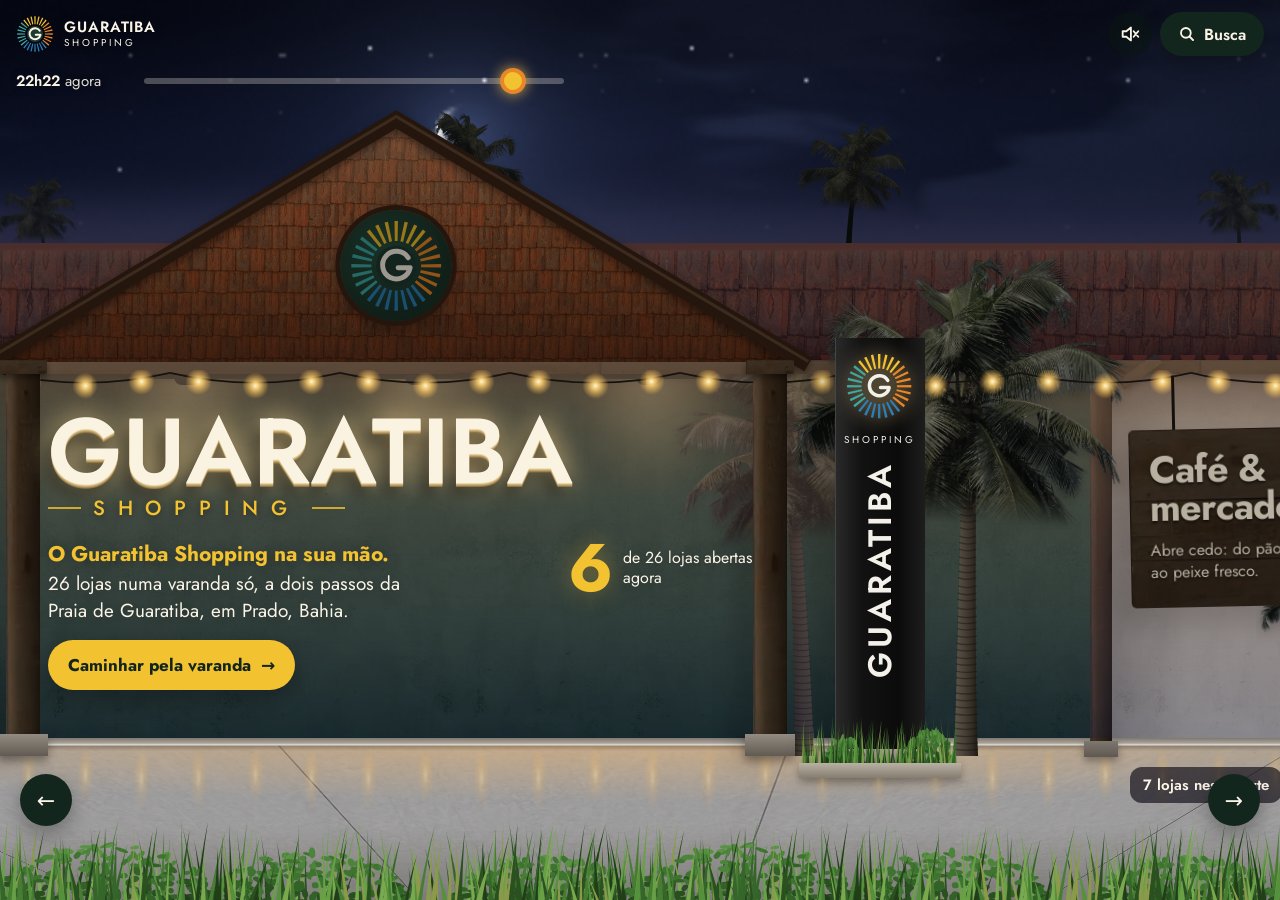
==== commit afe1ff28: "Modo leve em qualquer placa integrada de computador Co-Authored-By: Claude Opus 5.5 <noreply@anthrop" ====
--- a/index.html
+++ b/index.html
@@ -17,7 +17,7 @@
 <link rel="preconnect" href="https://api.open-meteo.com" crossorigin>
 <link rel="preload" href="assets/tex/telha.webp" as="image">
 <link rel="preload" href="assets/tex/madeira.webp" as="image">
-<link rel="stylesheet" href="styles.css?v=33">
+<link rel="stylesheet" href="styles.css?v=34">
 </head>
 <body>
 <a class="skip" href="#diretorio-lista">Pular para a lista de lojas</a>
@@ -195,8 +195,8 @@
   </div>
 </noscript>
 
-<script src="data.js?v=33"></script>
-<script src="sky.js?v=33"></script>
-<script src="app.js?v=33"></script>
+<script src="data.js?v=34"></script>
+<script src="sky.js?v=34"></script>
+<script src="app.js?v=34"></script>
 </body>
 </html>
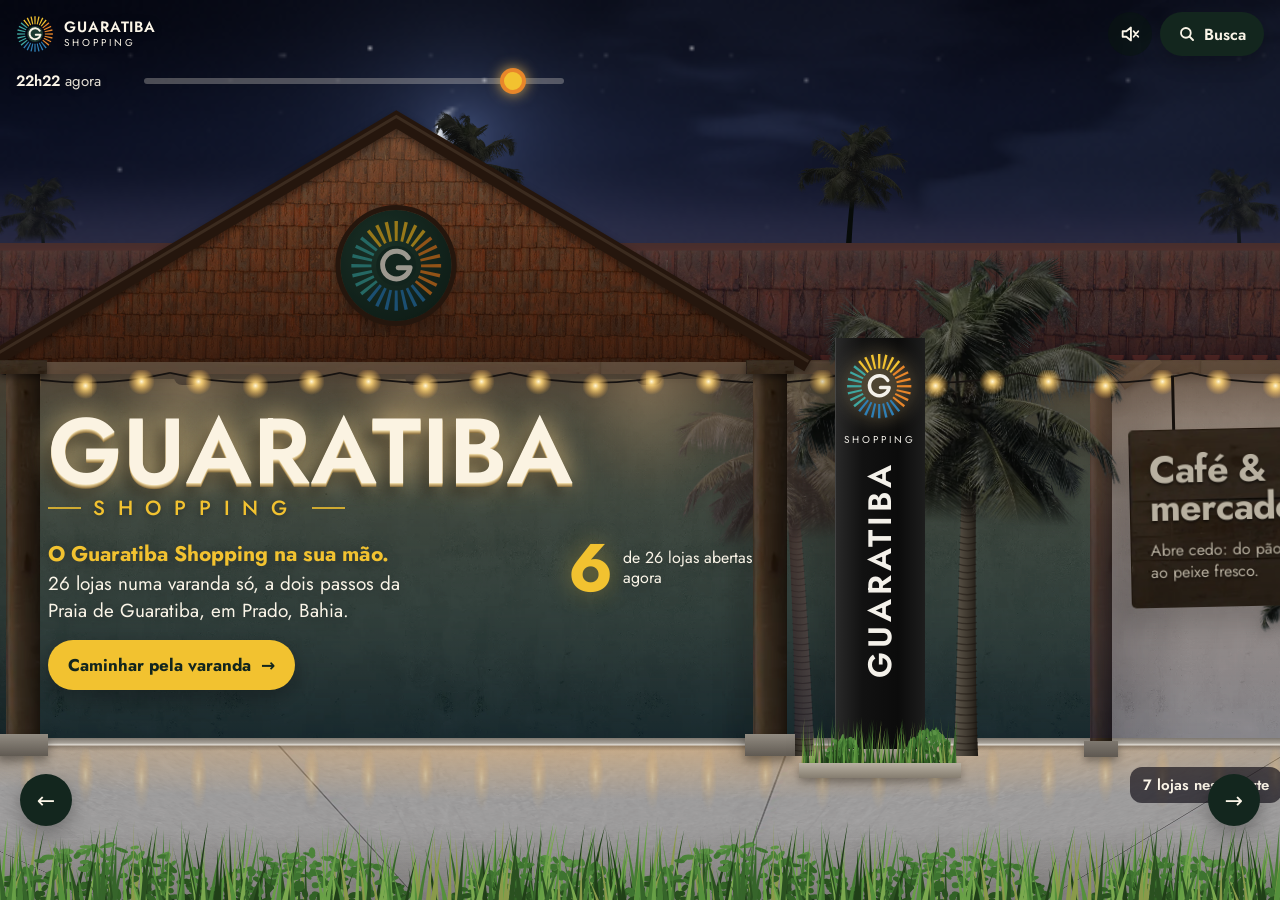
==== commit 3bdcace7: "Entrada na La Taverna: estado próprio de portal para a guarda não desfazer a câmera no meio do camin" ====
--- a/index.html
+++ b/index.html
@@ -17,7 +17,7 @@
 <link rel="preconnect" href="https://api.open-meteo.com" crossorigin>
 <link rel="preload" href="assets/tex/telha.webp" as="image">
 <link rel="preload" href="assets/tex/madeira.webp" as="image">
-<link rel="stylesheet" href="styles.css?v=34">
+<link rel="stylesheet" href="styles.css?v=35">
 </head>
 <body>
 <a class="skip" href="#diretorio-lista">Pular para a lista de lojas</a>
@@ -195,8 +195,8 @@
   </div>
 </noscript>
 
-<script src="data.js?v=34"></script>
-<script src="sky.js?v=34"></script>
-<script src="app.js?v=34"></script>
+<script src="data.js?v=35"></script>
+<script src="sky.js?v=35"></script>
+<script src="app.js?v=35"></script>
 </body>
 </html>
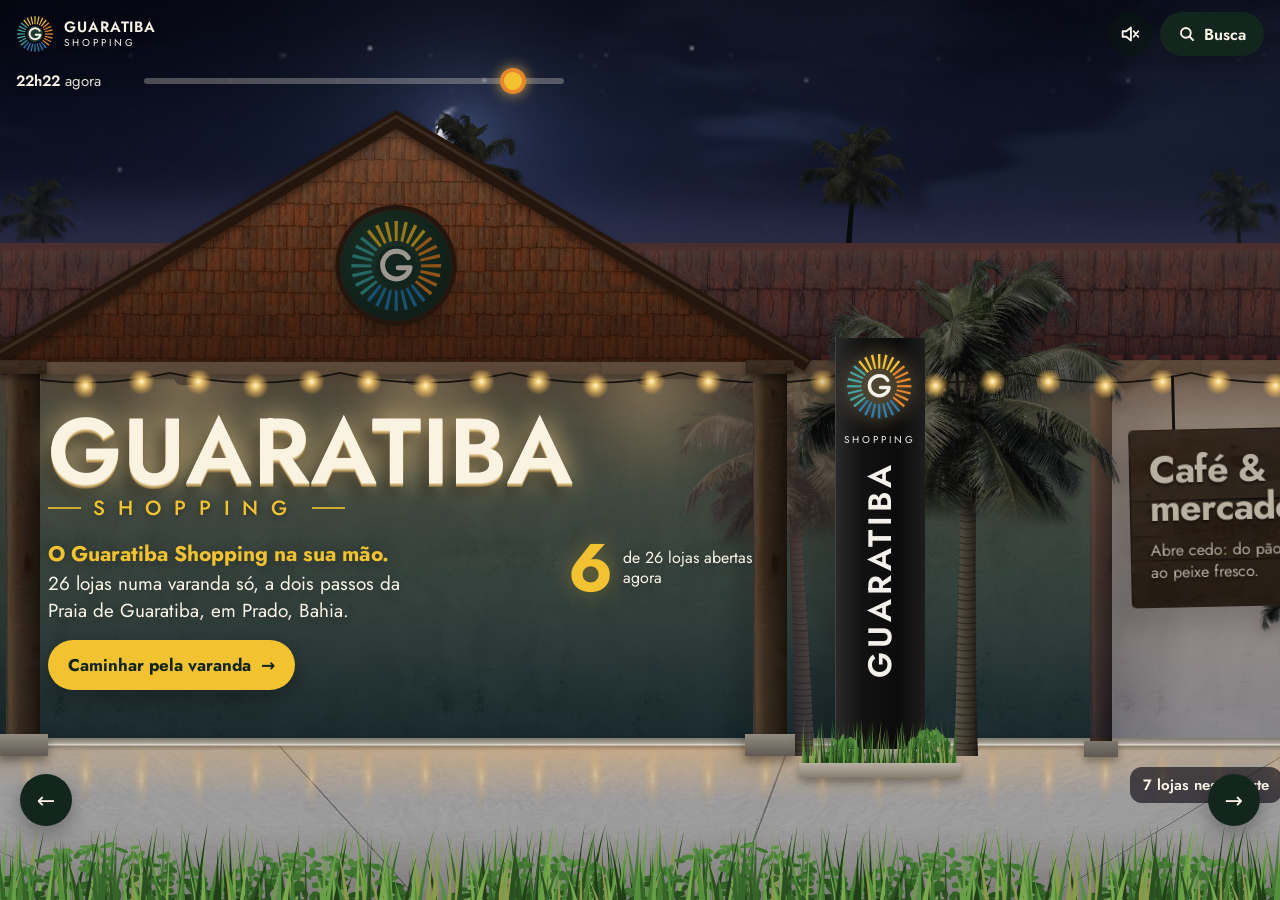
==== commit 0506d236: "Sorriso Baiano: a loja leva ao site do Universo Sorriso Baiano (Café & Bistrô), com a mesma entrada " ====
--- a/index.html
+++ b/index.html
@@ -17,7 +17,7 @@
 <link rel="preconnect" href="https://api.open-meteo.com" crossorigin>
 <link rel="preload" href="assets/tex/telha.webp" as="image">
 <link rel="preload" href="assets/tex/madeira.webp" as="image">
-<link rel="stylesheet" href="styles.css?v=35">
+<link rel="stylesheet" href="styles.css?v=36">
 </head>
 <body>
 <a class="skip" href="#diretorio-lista">Pular para a lista de lojas</a>
@@ -195,8 +195,8 @@
   </div>
 </noscript>
 
-<script src="data.js?v=35"></script>
-<script src="sky.js?v=35"></script>
-<script src="app.js?v=35"></script>
+<script src="data.js?v=36"></script>
+<script src="sky.js?v=36"></script>
+<script src="app.js?v=36"></script>
 </body>
 </html>
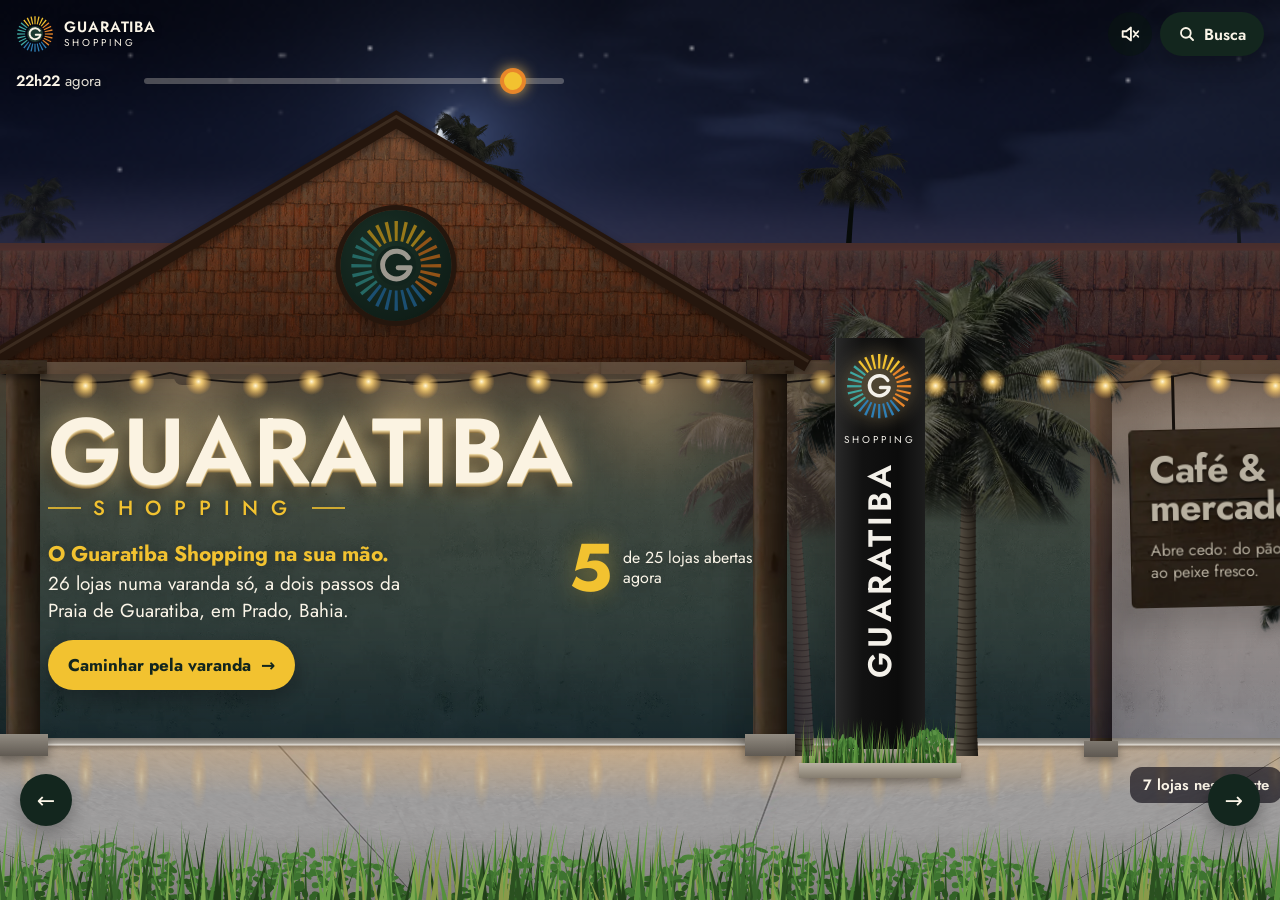
==== commit 983da74c: "Remove o Paradiso Lounge e corrige o texto apagado no painel das lojas A animação 'sobe' estava defi" ====
--- a/index.html
+++ b/index.html
@@ -17,7 +17,7 @@
 <link rel="preconnect" href="https://api.open-meteo.com" crossorigin>
 <link rel="preload" href="assets/tex/telha.webp" as="image">
 <link rel="preload" href="assets/tex/madeira.webp" as="image">
-<link rel="stylesheet" href="styles.css?v=36">
+<link rel="stylesheet" href="styles.css?v=37">
 </head>
 <body>
 <a class="skip" href="#diretorio-lista">Pular para a lista de lojas</a>
@@ -195,8 +195,8 @@
   </div>
 </noscript>
 
-<script src="data.js?v=36"></script>
-<script src="sky.js?v=36"></script>
-<script src="app.js?v=36"></script>
+<script src="data.js?v=37"></script>
+<script src="sky.js?v=37"></script>
+<script src="app.js?v=37"></script>
 </body>
 </html>
--- a/styles.css
+++ b/styles.css
@@ -1 +1 @@
-@font-face{font-family:Jost;src:url(assets/fonts/jost-latin.woff2) format("woff2");font-weight:300 800;font-display:swap}:root{--verde:#1E3A2F;--verde-esc:#13261E;--creme:#F3E6CC;--creme-claro:#FBF5E8;--laranja:#E8862A;--amarelo:#F2C230;--agua:#3FA7A0;--azul:#2F7FB5;--madeira:#6A4127;--madeira-esc:#3B2416;--tinta:#1B1A17;--ceu:#7EC4E3;--ladrilho:520px;--noite:0;--dia:1;--grade:#ffffff;--sx:0;--so:.3;--scroll:0;--roofTop:27svh;--roofH:11svh;--fasciaH:1.6svh;--shopTop:calc(var(--roofTop) + var(--roofH) + var(--fasciaH));--floorTop:83svh;--bayW:80vw;--pracaW:200vw;--ease:cubic-bezier(.22,.8,.2,1);--tex-telha:url(assets/tex/telha.webp);--tex-madeira:url(assets/tex/madeira.webp);--tex-madeira-v:url(assets/tex/madeira-v.webp);--tex-reboco:url(assets/tex/reboco.webp);--tex-verde:url(assets/tex/reboco-verde.webp);--tex-piso:url(assets/tex/piso-cimento.webp)}@media(min-width:700px){:root{--roofTop:28vh;--roofH:12vh;--fasciaH:1.5vh;--floorTop:82vh;--bayW:44vw}}@media(min-width:1100px){:root{--roofTop:27vh;--roofH:13vh;--floorTop:82vh;--bayW:360px;--pracaW:min(1280px,92vw)}}*{box-sizing:border-box;margin:0;padding:0}[hidden]{display:none!important}html,body{height:100%}body{font-family:Jost,system-ui,sans-serif;color:var(--tinta);background:#0c1622;overflow:hidden;-webkit-font-smoothing:antialiased;text-rendering:optimizeLegibility}img{display:block;max-width:100%}button{font:inherit;color:inherit;cursor:pointer;border:0;background:none}a{color:inherit}:focus-visible{outline:3px solid var(--amarelo);outline-offset:3px}.sr{position:absolute;width:1px;height:1px;overflow:hidden;clip:rect(0 0 0 0);white-space:nowrap}.skip{position:fixed;left:12px;top:-60px;z-index:100;background:var(--creme);padding:10px 14px;border-radius:999px;font-weight:600}.skip:focus{top:12px}.sky{position:fixed;inset:0;z-index:0;background:linear-gradient(to top,color-mix(in srgb,var(--ceu) 70%,#fff) 30%,var(--ceu));transition:background .6s}#ceu{position:absolute;inset:0;width:100%;height:100%;display:block}.palms{position:absolute;left:0;top:calc(var(--roofTop) - 16svh);height:19svh;width:400vw;will-change:transform}.palm{position:absolute;bottom:0}.palm svg{position:absolute;inset:0;width:100%;height:100%;overflow:visible}.palm svg *{transform-box:view-box}.palm.balanca{transform-origin:50% 100%;will-change:transform;animation:longe 9s cubic-bezier(.45,0,.4,1) infinite}@keyframes longe{0%,to{transform:rotate(-.4deg)}14%{transform:rotate(1.2deg)}22%{transform:rotate(2.1deg)}30%{transform:rotate(1.3deg)}38%{transform:rotate(1.7deg)}54%{transform:rotate(.2deg)}68%{transform:rotate(-1deg)}84%{transform:rotate(-.2deg)}}.pl-corpo{transform-origin:50% 100%;will-change:transform;animation:verga 9s cubic-bezier(.45,0,.4,1) var(--dd,0s) infinite}.pl-copa{will-change:transform;animation:rajada 9s cubic-bezier(.45,0,.4,1) var(--dd,0s) infinite}@keyframes verga{0%,to{transform:rotate(0)}16%{transform:rotate(.35deg)}26%{transform:rotate(.9deg)}34%{transform:rotate(.6deg)}42%{transform:rotate(.75deg)}58%{transform:rotate(.1deg)}72%{transform:rotate(-.35deg)}86%{transform:rotate(-.05deg)}}@keyframes rajada{0%,to{transform:rotate(-.6deg)}12%{transform:rotate(1.2deg)}22%{transform:rotate(4.2deg)}29%{transform:rotate(2.6deg)}36%{transform:rotate(3.6deg)}44%{transform:rotate(2deg)}58%{transform:rotate(.3deg)}70%{transform:rotate(-2deg)}84%{transform:rotate(-.4deg)}}@keyframes vergaInv{0%,to{transform:rotate(0)}16%{transform:rotate(-.35deg)}26%{transform:rotate(-.9deg)}34%{transform:rotate(-.6deg)}42%{transform:rotate(-.75deg)}58%{transform:rotate(-.1deg)}72%{transform:rotate(.35deg)}86%{transform:rotate(.05deg)}}@keyframes rajadaInv{0%,to{transform:rotate(.6deg)}12%{transform:rotate(-1.2deg)}22%{transform:rotate(-4.2deg)}29%{transform:rotate(-2.6deg)}36%{transform:rotate(-3.6deg)}44%{transform:rotate(-2deg)}58%{transform:rotate(-.3deg)}70%{transform:rotate(2deg)}84%{transform:rotate(.4deg)}}.pl.inv .pl-corpo{animation-name:vergaInv}.pl.inv .pl-copa{animation-name:rajadaInv}.copa{position:absolute;aspect-ratio:1000/798;transform-origin:53% 54.7%}.copa .fr{left:0;top:0;width:100%;transform-origin:53% 54.7%;will-change:transform}.fr-e{animation:tremeE var(--fd,2.2s) ease-in-out var(--fo,0s) infinite alternate}.fr-d{animation:tremeD var(--fd,2.4s) ease-in-out var(--fo,0s) infinite alternate}.fr-c{animation:tremeC var(--fd,3.4s) ease-in-out var(--fo,0s) infinite alternate}@keyframes tremeE{0%{transform:rotate(-2.4deg) scale(1.01,.975)}to{transform:rotate(1.6deg) scale(.995,1.01)}}@keyframes tremeD{0%{transform:rotate(2.2deg) scale(1.01,.98)}to{transform:rotate(-1.8deg) scale(.995,1.01)}}@keyframes tremeC{0%{transform:rotate(-1deg) translateY(.4%)}to{transform:rotate(1.1deg) translateY(-.3%)}}.pl,.pl-l{position:absolute;inset:0}.pl svg{position:absolute;inset:0;width:100%;height:100%;overflow:visible}.pl>svg{filter:brightness(calc(1 - var(--noite) * .62))}.pl>.pl-l>svg{filter:brightness(calc(1 - var(--noite) * .45))}.copa-img{position:absolute;height:auto;max-width:none;transform-origin:53% 54.7%;display:block;user-select:none;pointer-events:none;filter:brightness(calc(var(--tom,1) * (1 - var(--noite) * .5))) saturate(calc(1.05 - var(--noite) * .5)) hue-rotate(var(--hue,0deg)) drop-shadow(0 6px 6px rgba(0,0,0,.18))}.copa-img.longe{filter:brightness(calc(.62 * (1 - var(--noite) * .7))) saturate(.7) contrast(.92)}.passaros{position:absolute;left:0;top:14svh;width:100%;height:20svh;opacity:var(--dia);pointer-events:none}.passaros i{position:absolute;left:-60px;width:22px;height:10px;animation:voa var(--t,26s) linear infinite;animation-delay:var(--a,0s)}.passaros i:before,.passaros i:after{content:"";position:absolute;top:4px;width:11px;height:2px;background:#22303a;border-radius:2px;animation:bate .5s ease-in-out infinite alternate}.passaros i:before{left:0;transform-origin:right center}.passaros i:after{right:0;transform-origin:left center;animation-name:bate2}@keyframes bate{0%{transform:rotate(18deg)}to{transform:rotate(-14deg)}}@keyframes bate2{0%{transform:rotate(-18deg)}to{transform:rotate(14deg)}}@keyframes voa{0%{transform:translate(0)}50%{transform:translate(60vw,-3vh)}to{transform:translate(125vw,1vh)}}.sun{position:fixed;z-index:1;width:clamp(58px,8vw,96px);aspect-ratio:1;left:0;top:0;touch-action:none;cursor:grab;transform:translate(-50%,-50%);border-radius:50%;transition:opacity .5s;will-change:transform}.sun:active{cursor:grabbing}.sun:before{content:"";position:absolute;inset:-40%;border-radius:50%;background:radial-gradient(circle,#ffecbebf,#ffd68c40 40%,#ffd68c00 68%)}.sun svg{position:relative;width:100%;height:100%;display:block;animation:gira 90s linear infinite;will-change:transform}@keyframes gira{to{transform:rotate(360deg)}}.chao{position:fixed;left:0;right:0;top:var(--floorTop);bottom:0;z-index:0;overflow:hidden;perspective:520px;perspective-origin:50% 0}.chao-plano{position:absolute;left:-60%;right:calc(-60% - var(--ladrilho) - 20px);top:0;height:340%;transform-origin:50% 0;transform:rotateX(-52deg);will-change:transform;background:var(--tex-piso) 0 0/var(--ladrilho) var(--ladrilho),#d2cdc4}.chao-escuro{position:absolute;inset:0;z-index:1;background:rgba(10,8,20,calc(var(--noite) * .12));pointer-events:none}.chao:before{content:"";position:absolute;inset:0;z-index:1;background:var(--grade);opacity:.55;pointer-events:none}.chao:after{content:"";position:absolute;inset:0;z-index:2;pointer-events:none;background:linear-gradient(to bottom,#7d776f 0,#a7a198 5px,#e4dfd7 7px,#28201847 8px,#28201800 8%),radial-gradient(120% 55% at 50% 0,rgba(255,190,110,calc(var(--noite) * .5)),#ffa05000 70%),linear-gradient(to bottom,#0000 55%,#140c0638),linear-gradient(100deg,rgba(255,240,220,calc(var(--dia) * .1)) 20%,#fff0dc00 45%,rgba(255,240,220,calc(var(--dia) * .06)) 75%,#fff0dc00 90%)}.grama-frente{position:fixed;left:0;bottom:-1svh;height:9svh;width:calc(100vw + 1280px);z-index:8;pointer-events:none;will-change:transform}.gl-fundo{background-repeat:repeat-x;background-size:640px 100%;background-position:0 100%}.gf-tile svg,.grama-canteiro svg{position:absolute;inset:0;width:100%;height:100%;overflow:visible}.gl{position:absolute;inset:0;transform-origin:50% 100%;will-change:transform;filter:brightness(calc(.4 + var(--dia) * .6 + var(--noite) * .18));animation:vento 3.2s ease-in-out infinite alternate}.gl1{animation-duration:2.7s;animation-delay:-1.2s}.gl2{animation-duration:3.8s;animation-delay:-2.1s}.gl0{animation-duration:4.4s}html.leve .gl,html.leve .fr,html.leve .pl-corpo,html.leve .pl-copa,html.leve .palm.balanca,html.leve .passaros i,html.leve .copa-img{animation:none!important}html.leve .gl{filter:none!important;will-change:auto}html.leve .palm,html.leve .pl-corpo,html.leve .pl-copa,html.leve .copa .fr{will-change:auto}@keyframes vento{0%{transform:skew(-3deg)}to{transform:skew(4deg)}}@media(min-width:1100px){.grama-frente{height:10vh}}.canteiro-totem,.canteiro-praca{position:absolute;z-index:7;pointer-events:none}.canteiro-totem{right:calc(7% - 4svh);width:calc(clamp(70px,10vh,120px) + 8svh);bottom:calc(100% - var(--floorTop) - 4.4svh);height:7svh}.canteiro-praca{left:0;right:0;bottom:calc(100% - var(--floorTop) - 2.2svh);height:6svh}.canteiro-totem:after,.canteiro-praca:after{content:"";position:absolute;left:0;right:0;bottom:0;height:1.6svh;background:linear-gradient(#b9b1a3,#857d70);box-shadow:0 4px 8px #0000004d}.grama-canteiro{position:absolute;left:2%;right:2%;bottom:1.2svh;top:0}@media(min-width:1100px){.canteiro-totem{right:calc(16% - 4svh)}}.bar{position:fixed;z-index:20;top:0;left:0;right:0;display:flex;align-items:center;justify-content:space-between;padding:max(12px,env(safe-area-inset-top)) 16px 0}.brand{display:flex;align-items:center;gap:10px;text-decoration:none;color:var(--creme-claro);text-shadow:0 1px 8px rgba(0,0,0,.35)}.brand-sun{width:38px;height:38px;display:block}.brand-name{font-weight:600;letter-spacing:.06em;font-size:15px;line-height:1;display:flex;flex-direction:column;text-transform:uppercase}.brand-name span{font-weight:400;font-size:10px;letter-spacing:.3em;margin-top:3px}.bar-actions{display:flex;gap:8px;align-items:center}.btn-ghost{width:44px;height:44px;display:grid;place-items:center;border-radius:50%;color:var(--creme-claro);background:#0a16128c}.btn-ghost[aria-pressed=true]{background:var(--amarelo);color:var(--verde-esc)}.btn-lojas{height:44px;padding:0 18px;border-radius:999px;background:var(--verde-esc);color:var(--creme-claro);font-weight:600;font-size:16px;display:flex;gap:8px;align-items:center;box-shadow:0 6px 20px #00000040}.btn-lojas span{background:var(--amarelo);color:var(--verde-esc);border-radius:999px;font-size:13px;padding:2px 8px}.btn-ghost,.btn-lojas{transition:transform .25s var(--ease),background-color .25s}.btn-ghost:hover,.btn-lojas:hover{transform:translateY(-2px)}.clock{position:fixed;z-index:20;left:16px;right:16px;top:calc(max(12px,env(safe-area-inset-top)) + 54px);display:flex;align-items:center;gap:12px;color:var(--creme-claro);text-shadow:0 1px 8px rgba(0,0,0,.4)}.clock-label{font-weight:600;font-size:15px;white-space:nowrap;min-width:116px}.clock-label #horaQuando{font-weight:400;opacity:.9}.clock input{flex:1 1 60px;min-width:48px;width:0;max-width:420px;-webkit-appearance:none;appearance:none;height:30px;background:transparent}.clock input::-webkit-slider-runnable-track{height:6px;border-radius:6px;background:#0a16126b}.clock input::-moz-range-track{height:6px;border-radius:6px;background:#0a16126b}.clock input::-webkit-slider-thumb{-webkit-appearance:none;width:26px;height:26px;margin-top:-10px;border-radius:50%;background:var(--amarelo);border:4px solid var(--laranja);box-shadow:0 0 14px #ffc85acc}.clock input::-moz-range-thumb{width:20px;height:20px;border-radius:50%;background:var(--amarelo);border:4px solid var(--laranja)}.clock-now{flex:0 0 auto;height:32px;padding:0 12px;border-radius:999px;background:var(--creme-claro);color:var(--verde-esc);font-weight:600;font-size:14px;text-shadow:none}body.escuro .clock input::-webkit-slider-runnable-track{background:#fbf5e847}.tempo-chip{flex:0 0 auto;margin-left:auto;height:36px;padding:0 12px 0 8px;border-radius:999px;background:#0a16128c;color:var(--creme-claro);display:flex;align-items:center;gap:6px;font-weight:600;font-size:15px;text-shadow:none;transition:transform .25s var(--ease),background-color .25s}.tempo-chip:hover{transform:translateY(-2px);background:#0a1612b3}.tempo-ico,.tempo-ico svg{width:24px;height:24px;display:block}@media(min-width:700px){.tempo-chip{margin-left:12px}}@media(max-width:420px){.clock{gap:8px;left:12px;right:12px}.clock-label{min-width:0;font-size:14px}.clock-now{padding:0 10px}.tempo-chip{padding:0 10px 0 6px}}.chuva{position:fixed;inset:-10% 0 0;z-index:9;pointer-events:none;opacity:0;transition:opacity 1.2s;will-change:transform;background:repeating-linear-gradient(103deg,#d2e1f000 0 22px,#d2e1f061 22px 23px,#d2e1f000 23px 47px),repeating-linear-gradient(98deg,#d2e1f000 0 35px,#d2e1f038 35px 36px,#d2e1f000 36px 71px);background-size:180px 120px,260px 160px;animation:cai .45s linear infinite}@keyframes cai{0%{transform:translateY(0)}to{transform:translateY(10%)}}.tempo{position:fixed;z-index:25;right:16px;top:calc(max(12px,env(safe-area-inset-top)) + 100px);width:min(400px,calc(100vw - 32px));max-height:calc(100svh - 130px);overflow:auto;background:var(--creme-claro);color:var(--tinta);border-radius:16px;padding:18px 18px 14px;box-shadow:0 24px 60px #00000059;opacity:0;transform:translateY(-10px) scale(.98);transform-origin:top right;transition:opacity .25s,transform .35s var(--ease)}.tempo.on{opacity:1;transform:none}.tempo-topo{display:flex;justify-content:space-between;align-items:center;gap:10px}.tempo-topo h2{font-size:18px;line-height:1.2}.tempo-topo .btn-ghost{width:38px;height:38px;background:var(--verde);flex:0 0 auto}.tempo-agora{display:flex;align-items:center;gap:14px;margin-top:10px}.ta-ico svg{width:64px;height:64px;display:block}.ta-temp{font-size:48px;font-weight:700;line-height:1;letter-spacing:-.03em}.ta-desc{font-size:17px;font-weight:600;margin-top:2px}.ta-mais{font-size:14px;color:#4b4a44;margin-top:2px}.tempo-dica{margin-top:14px;background:var(--verde);color:var(--creme-claro);border-radius:12px;padding:14px}.tempo-dica p{font-size:15px;line-height:1.4}.tempo-dica div{display:flex;flex-wrap:wrap;gap:8px;margin-top:10px}.tempo-dica button{min-height:40px;padding:0 14px;border-radius:999px;background:var(--amarelo);color:var(--verde-esc);font-weight:600;font-size:14px;transition:transform .2s var(--ease)}.tempo-dica button:hover{transform:translateY(-2px)}.tempo h3{font-size:15px;margin:16px 0 8px;color:var(--verde)}.tempo-horas{display:grid;grid-auto-flow:column;grid-auto-columns:minmax(52px,1fr);gap:6px;overflow-x:auto;scrollbar-width:none}.tempo-horas::-webkit-scrollbar{display:none}.tempo-horas div{display:flex;flex-direction:column;align-items:center;gap:3px;padding:8px 4px;border-radius:10px;background:#ede3cf;font-size:13px}.tempo-horas svg{width:26px;height:26px}.tempo-horas strong{font-size:15px}.tempo-horas small{color:#2f7fb5;font-weight:600}.tempo-dias{display:grid;gap:4px}.tempo-dias div{display:grid;grid-template-columns:44px 26px 1fr auto auto;align-items:center;gap:8px;padding:6px 8px;border-radius:8px;font-size:14px}.tempo-dias div:nth-child(odd){background:#f2eada}.tempo-dias svg{width:24px;height:24px}.tempo-dias em{font-style:normal;color:#4b4a44;white-space:nowrap;overflow:hidden;text-overflow:ellipsis}.tempo-dias small{color:#2f7fb5;font-weight:600}.tempo-fonte{font-size:12px;color:#6b6a63;margin-top:12px}.walk{position:fixed;inset:0;z-index:2;overflow-x:auto;overflow-y:hidden;scrollbar-width:none;overscroll-behavior-x:contain}.walk::-webkit-scrollbar{display:none}.walk{touch-action:pan-x pinch-zoom}.walk.rolando-v{scroll-snap-type:none!important}@media(pointer:coarse){.walk{scroll-snap-type:x proximity}}.track{position:relative;height:100%;display:flex;width:max-content}.bays{display:flex;height:100%}.roof{position:absolute;left:0;right:var(--pracaW);top:var(--roofTop);height:var(--roofH);z-index:3;background:var(--tex-telha) 0 0/auto 330%;filter:brightness(calc(.42 + var(--dia) * .62 + var(--noite) * .14)) saturate(1.05)}.roof:before{content:"";position:absolute;inset:0;background:linear-gradient(to bottom,#ffe2be47,#ffecc814 18%,#0000 45%,#00000014 70%,#280e0499),linear-gradient(to bottom,#7d3417 0,#9b4424 7px,#0000 8px)}.roof{box-shadow:inset 0 10px 0 -2px #501e0a00}.roof:after{content:"";position:absolute;left:0;right:0;bottom:-7px;height:12px;background:radial-gradient(ellipse 50% 100% at 50% 0,#a8492a 0 55%,#6d2a14 70%,transparent 72%) 0 0/24px 12px repeat-x;filter:drop-shadow(0 3px 2px rgba(0,0,0,.45))}.fascia{position:absolute;left:0;right:var(--pracaW);top:calc(var(--roofTop) + var(--roofH));height:var(--fasciaH);z-index:3;background:var(--tex-madeira) 0 0/600px auto,var(--madeira-esc);filter:brightness(calc(.35 + var(--dia) * .5 + var(--noite) * .25));box-shadow:0 4px 10px #00000073}.beiral{position:absolute;left:0;right:var(--pracaW);top:var(--shopTop);height:14svh;z-index:2;pointer-events:none;background:linear-gradient(to bottom,#140a049e,#140a0440 35%,#140a0400)}.fio{position:absolute;left:0;right:var(--pracaW);top:calc(var(--shopTop) - 4px);height:4.2svh;z-index:6;pointer-events:none;background:url("data:image/svg+xml,%3Csvg xmlns='http://www.w3.org/2000/svg' width='180' height='40'%3E%3Cpath d='M0 3 Q90 24 180 3' fill='none' stroke='%23161210' stroke-width='1.6'/%3E%3Cg fill='%23423a30'%3E%3Ccircle cx='30' cy='12.2' r='3.2'/%3E%3Ccircle cx='90' cy='16.6' r='3.2'/%3E%3Ccircle cx='150' cy='12.2' r='3.2'/%3E%3C/g%3E%3C/svg%3E") 0 0/auto 100% repeat-x}.fio:after{content:"";position:absolute;inset:0;opacity:var(--noite);background:url("data:image/svg+xml,%3Csvg xmlns='http://www.w3.org/2000/svg' width='180' height='40'%3E%3Cdefs%3E%3CradialGradient id='g'%3E%3Cstop offset='0' stop-color='%23fff6d8'/%3E%3Cstop offset='.25' stop-color='%23ffd77a' stop-opacity='.9'/%3E%3Cstop offset='1' stop-color='%23ffb84a' stop-opacity='0'/%3E%3C/radialGradient%3E%3C/defs%3E%3Ccircle cx='30' cy='12.2' r='14' fill='url(%23g)'/%3E%3Ccircle cx='90' cy='16.6' r='14' fill='url(%23g)'/%3E%3Ccircle cx='150' cy='12.2' r='14' fill='url(%23g)'/%3E%3C/svg%3E") 0 0/auto 100% repeat-x}.fio-reflexo{position:absolute;left:0;right:var(--pracaW);top:calc(var(--floorTop) + 1svh);height:11svh;z-index:3;pointer-events:none;opacity:calc(var(--noite) * .55);background:url("data:image/svg+xml,%3Csvg xmlns='http://www.w3.org/2000/svg' width='180' height='104'%3E%3Cdefs%3E%3CradialGradient id='g'%3E%3Cstop offset='0' stop-color='%23ffe9b0'/%3E%3Cstop offset='.4' stop-color='%23ffc66a' stop-opacity='.45'/%3E%3Cstop offset='1' stop-color='%23ffb84a' stop-opacity='0'/%3E%3C/radialGradient%3E%3C/defs%3E%3Cg fill='url(%23g)'%3E%3Cellipse cx='30' cy='34' rx='9' ry='34'/%3E%3Cellipse cx='90' cy='30' rx='9' ry='30'/%3E%3Cellipse cx='150' cy='34' rx='9' ry='34'/%3E%3C/g%3E%3C/svg%3E") 0 0/18.9svh 100% repeat-x;-webkit-mask-image:linear-gradient(#000,transparent);mask-image:linear-gradient(#000,transparent)}@keyframes pisca{0%{filter:brightness(1)}to{filter:brightness(1.18)}}.grade{position:absolute;left:0;right:var(--pracaW);top:var(--roofTop);bottom:calc(100% - var(--floorTop));z-index:4;pointer-events:none;background:var(--grade)}.grade:after{content:"";position:absolute;left:0;right:0;top:var(--roofH);bottom:0;opacity:var(--noite);background:linear-gradient(to bottom,#ffc47842,#ffb4641f 45%,#ffaa5a0d 80%,#ffaa5a00)}.bay{position:relative;flex:0 0 auto;width:var(--bayW);height:100%;scroll-snap-align:center}.loja-baia{display:block;text-decoration:none;color:inherit;outline:none}.loja-baia .parede{position:absolute;left:0;right:0;top:var(--shopTop);bottom:calc(100% - var(--floorTop));z-index:1;background:linear-gradient(to bottom,#0000 70%,#4637232e),var(--tex-reboco) 0 0/420px 420px,#efe9dc;filter:brightness(calc(.6 + var(--dia) * .42 + var(--noite) * .3))}.loja-baia .rodape{position:absolute;left:0;right:0;top:calc(var(--floorTop) - 2.2svh);height:2.2svh;z-index:1;background:linear-gradient(#9b9184,#7e7468);filter:brightness(calc(.6 + var(--dia) * .4 + var(--noite) * .22))}.pilar{position:absolute;left:-11px;top:calc(var(--roofTop) + var(--roofH));bottom:calc(100% - var(--floorTop) - 1.4svh);width:22px;z-index:3;background:linear-gradient(to right,#ffdcb438,#0000 35%,#00000073),var(--tex-madeira-v) 0 0/auto 900px,var(--madeira);filter:brightness(calc(.42 + var(--dia) * .6 + var(--noite) * .34))}.pilar:after{content:"";position:absolute;z-index:-1;top:var(--fasciaH);bottom:0;left:6px;width:30px;background:rgba(15,8,2,var(--so));filter:blur(7px);transform-origin:50% 100%;transform:skew(calc(var(--sx) * 32deg)) translate(calc(var(--sx) * -26px))}.pilar .mao{position:absolute;top:2px;width:46px;height:12px;background:var(--tex-madeira) 0 0/300px auto,var(--madeira-esc);box-shadow:0 3px 6px #0006}.pilar .mao.e{right:14px;transform-origin:right center;transform:rotate(36deg) translate(-4px,24px)}.pilar .mao.d{left:14px;transform-origin:left center;transform:rotate(-36deg) translate(4px,24px)}.pilar i{position:absolute;left:-6px;right:-6px;bottom:-6px;height:16px;background:linear-gradient(#a59d92,#7d756b);box-shadow:0 4px 8px #00000059}.placa{position:absolute;left:9%;right:9%;top:calc(var(--shopTop) + 3.4svh);height:14.5svh;z-index:2;padding:6px;background:var(--tex-madeira) 0 0/400px auto,var(--madeira-esc);border-radius:3px;transform-origin:50% -3svh;box-shadow:calc(var(--sx) * -14px) 14px 18px rgba(20,10,0,calc(var(--so) + .12));filter:brightness(calc(.5 + var(--dia) * .52 + var(--noite) * .38))}.placa-in{position:relative;width:100%;height:100%;background:var(--placa,#fff);overflow:hidden;box-shadow:inset 0 0 0 1px #0003}.placa-in:after{content:"";position:absolute;inset:0;background:linear-gradient(118deg,#ffffff38 0 22%,#fff0 22% 60%,#ffffff12 60% 66%,#fff0 66%);pointer-events:none}.placa img{position:absolute;inset:3px;width:calc(100% - 6px);height:calc(100% - 6px);object-fit:contain}.placa.redonda img{border-radius:50%;left:50%;width:auto;aspect-ratio:1;transform:translate(-50%)}.luminaria{position:absolute;left:50%;top:calc(var(--shopTop) + .4svh);width:46px;height:3.2svh;z-index:5;transform:translate(-50%);pointer-events:none}.luminaria:before{content:"";position:absolute;left:50%;top:0;width:3px;height:100%;background:#1c1c1c;transform:translate(-50%)}.luminaria:after{content:"";position:absolute;left:50%;bottom:-6px;width:30px;height:10px;border-radius:2px 2px 14px 14px;background:linear-gradient(#3a3a3a,#111);transform:translate(-50%)}.cone{position:absolute;left:4%;right:4%;top:calc(var(--shopTop) + 3svh);height:20svh;z-index:5;pointer-events:none;opacity:calc(var(--noite) * .55);background:radial-gradient(ellipse 60% 70% at 50% 0,#ffd68c8c,#ffbe642e 55%,#ffb45000 75%)}.vitrine{position:absolute;left:14%;right:14%;top:calc(var(--shopTop) + 20.5svh);bottom:calc(100% - var(--floorTop));z-index:5;background:#2b2f33;padding:5px 5px 0;overflow:hidden;box-shadow:inset 0 0 0 1px #ffffff14,0 0 0 2px #00000040}.interior{position:relative;width:100%;height:100%;overflow:hidden;background:linear-gradient(to bottom,color-mix(in srgb,var(--interior) 55%,#000) 0,var(--interior) 38%,color-mix(in srgb,var(--interior) 70%,#000) 100%);filter:brightness(calc(.62 + var(--dia) * .25 + var(--noite) * .38))}.interior>div{position:absolute;top:0;bottom:0}.viva .interior>div{will-change:transform}.pl-fundo{left:-14%;right:-14%;transform:translate3d(calc(var(--px,0) * -7%),0,0)}.pl-gente{left:-8%;right:-8%;transform:translate3d(calc(var(--px,0) * -15%),0,0)}.pl-frente{left:-4%;right:-4%;transform:translate3d(calc(var(--px,0) * -26%),0,0)}.prateleiras{position:absolute;left:6%;right:6%;top:30%;height:42%;opacity:.42;background:repeating-linear-gradient(to bottom,#0009 0 3px,#0000 3px 25%),repeating-linear-gradient(to right,color-mix(in srgb,var(--tinta-loja) 30%,transparent) 0 6%,#fff0 6% 9%,#0000002e 9% 12%,#fff0 12% 15%)}.lumi{position:absolute;top:0;width:34%;height:60%;background:radial-gradient(ellipse 50% 55% at 50% 14%,#ffe2aa99,#ffe2aa00 70%)}.lumi:before{content:"";position:absolute;left:50%;top:0;width:1px;height:9%;background:#00000080}.lumi:after{content:"";position:absolute;left:50%;top:9%;width:14px;height:7px;margin-left:-7px;border-radius:7px 7px 2px 2px;background:#1d1611;box-shadow:0 3px 8px 2px #ffd68c8c}.lumi.l1{left:8%}.lumi.l2{right:8%}.quadro{position:absolute;left:50%;top:12%;width:19%;aspect-ratio:1;transform:translate(-50%);padding:3%;border-radius:4px;background:var(--placa,#fff);box-shadow:0 0 0 2px #00000059,0 6px 14px #00000059}.quadro img{width:100%;height:100%;object-fit:contain}.pessoa{position:absolute;bottom:20%;display:block;transform-origin:50% 100%}.pessoa svg{display:block;width:100%;height:100%}.pessoa.atend{width:21%;height:36%;bottom:23%}.viva .pessoa.atend{animation:respira 4.5s ease-in-out infinite}.pessoa.cliente{width:14%;height:64%;bottom:3%}.viva .pessoa.cliente{animation:respira 5.5s ease-in-out infinite}.viva .pessoa.cliente.anda{animation:passeia var(--dur,14s) ease-in-out var(--atraso,0s) infinite}@keyframes respira{50%{transform:scaleY(1.012) translateY(-1px)}}@keyframes passeia{0%,to{transform:translate(0)}35%{transform:translate(70%)}50%{transform:translate(70%) scaleX(-1)}85%{transform:translate(-60%) scaleX(-1)}}.balcao{position:absolute;left:0;right:0;bottom:0;height:24%;background:linear-gradient(color-mix(in srgb,var(--interior) 45%,#000),color-mix(in srgb,var(--interior) 25%,#000));box-shadow:0 -2px #ffffff1f}.fechada .pl-gente{opacity:0}.nome-vitrine{position:absolute;left:10%;right:10%;bottom:7%;font-weight:600;font-size:clamp(11px,1.4vh,14px);line-height:1.15;color:var(--tinta-loja,#fff);opacity:.9;z-index:1}html.leve .pessoa{animation:none}.vidro{position:absolute;inset:0;pointer-events:none;z-index:2;background:linear-gradient(to bottom,color-mix(in srgb,var(--ceu) 40%,transparent),#fff0 45%),linear-gradient(112deg,#ffffff47 0 14%,#fff0 14% 48%,#ffffff1f 48% 55%,#fff0 55%);opacity:calc(.35 + var(--dia) * .65)}.vidro:after{content:"";position:absolute;left:50%;top:0;bottom:0;width:4px;transform:translate(-50%);background:#2b2f33}.enrolar{position:absolute;inset:0;z-index:3;transform:translateY(-101%);transition:transform 1.1s cubic-bezier(.6,0,.2,1);background:linear-gradient(to bottom,#0000000d,#0000 40%,#3c281440),repeating-linear-gradient(to bottom,#c9ced1 0 2px,#e4e7e9 2px 4px,#a8afb4 4px 8px,#808a90 8px 10px);filter:brightness(calc(.5 + var(--dia) * .5 + var(--noite) * .25))}.enrolar:after{content:"";position:absolute;left:0;right:0;bottom:0;height:12px;background:linear-gradient(#6c757b,#4b5257)}.fechada .enrolar{transform:translateY(0)}.fechada .interior{filter:brightness(.25)}.aviso{position:absolute;z-index:7;left:50%;top:calc(var(--shopTop) + 19svh);transform:translate(-50%) rotate(-3deg);transform-origin:50% -10px;background:var(--tex-madeira) 0 0/240px auto,#7a4b2a;color:#fff3da;font-weight:700;font-size:13px;padding:5px 12px;border-radius:3px;white-space:nowrap;box-shadow:0 5px 10px #00000059;text-shadow:0 1px 1px rgba(0,0,0,.5)}.aviso:before{content:"";position:absolute;left:50%;top:-12px;width:18px;height:12px;border:2px solid #222;border-bottom:0;border-radius:10px 10px 0 0;transform:translate(-50%)}.fechada .aviso{background:var(--tex-madeira) 0 0/240px auto,#3a2a20;color:#e9d9bd;transform:translate(-50%) rotate(4deg)}.numero{position:absolute;z-index:6;left:3.5%;top:calc(var(--shopTop) + 22svh);width:34px;height:34px;border-radius:50%;background:radial-gradient(circle at 35% 30%,#3e6b58,var(--verde-esc));color:var(--creme-claro);display:grid;place-items:center;font-weight:700;font-size:13px;box-shadow:0 3px 6px #00000059}.derrame{position:absolute;left:4%;right:4%;top:calc(var(--floorTop) - 1svh);height:8svh;z-index:5;border-radius:50%;pointer-events:none;background:radial-gradient(ellipse 50% 60% at 50% 0,#ffce82a6,#ffb45a00 70%);opacity:var(--noite)}.fechada .derrame{opacity:0}.reflexo{position:absolute;left:14%;right:14%;top:calc(var(--floorTop) + .3svh);height:12svh;z-index:4;pointer-events:none;background:linear-gradient(to bottom,var(--interior),rgba(255,255,255,0) 85%);opacity:calc(.13 + var(--noite) * .22);-webkit-mask-image:linear-gradient(90deg,transparent,#000 12%,#000 88%,transparent);mask-image:linear-gradient(90deg,transparent,#000 12%,#000 88%,transparent)}.fechada .reflexo{background:linear-gradient(to bottom,#8d9196,#8d919600 80%);opacity:.14}.reflexo-pilar{position:absolute;left:-11px;width:22px;top:calc(var(--floorTop) + 1.4svh);height:9svh;z-index:4;pointer-events:none;background:linear-gradient(to bottom,#3a261a52,#3a261a00)}.legenda{position:absolute;left:8%;max-width:84%;top:calc(var(--floorTop) + 2.4svh);z-index:7;color:#1b1a17;padding:10px 16px 11px;border-radius:14px;background:#fff7ead6;box-shadow:0 10px 22px -12px #3c1e0a8c,inset 0 0 0 1px #ffffff80}.legenda strong{display:block;font-size:clamp(17px,2.3vh,21px);font-weight:600;line-height:1.15}.legenda span{display:flex;align-items:center;gap:7px;font-size:15px;margin-top:4px}.legenda span:before{content:"";width:9px;height:9px;border-radius:50%;background:#2e9e57;box-shadow:0 0 8px #2e9e57}.fechada .legenda span:before{background:#c2582c;box-shadow:none}body.escuro .legenda{color:var(--creme-claro);background:#100d16a8;box-shadow:0 10px 22px -12px #000c,inset 0 0 0 1px #ffe6be1f}.voce-aqui{position:absolute;z-index:9;left:50%;top:calc(var(--shopTop) - 5.5svh);transform:translate(-50%);background:var(--amarelo);color:var(--verde-esc);font-weight:700;font-size:14px;padding:6px 12px;border-radius:999px;white-space:nowrap;box-shadow:0 6px 16px #0000004d;animation:pula 1.4s var(--ease) infinite alternate}@keyframes pula{to{transform:translate(-50%,-6px)}}.loja-baia .vitrine{transition:transform .35s var(--ease),box-shadow .35s}.loja-baia:hover .vitrine,.loja-baia:focus-visible .vitrine{transform:translateY(-4px);box-shadow:0 0 0 2px var(--amarelo),0 12px 26px #00000059}.loja-baia:focus-visible .placa{outline:4px solid var(--amarelo);outline-offset:4px}.loja-baia:active .vitrine{transform:scale(.985)}.bay-grupo{width:calc(var(--bayW) * .82)}.bay-grupo:before{content:"";position:absolute;left:0;right:0;top:var(--shopTop);bottom:calc(100% - var(--floorTop));z-index:1;background:linear-gradient(to right,#00000047,#00000014 30% 70%,#00000047),var(--tex-reboco) 0 0/420px 420px,#e6dfd0;filter:brightness(calc(.5 + var(--dia) * .38 + var(--noite) * .32))}.grupo-tabua{position:absolute;left:9%;right:8%;top:calc(var(--shopTop) + 6svh);z-index:6;color:#fff4de;padding:22px 20px 24px;border-radius:5px;transform:rotate(-1.2deg);transform-origin:50% -6svh;background:linear-gradient(#0000000d,#00000040),var(--tex-madeira) 0 0/520px auto,var(--madeira);box-shadow:calc(var(--sx) * -16px) 18px 26px rgba(0,0,0,calc(var(--so) + .15));text-shadow:0 2px 3px rgba(0,0,0,.55);filter:brightness(calc(.62 + var(--dia) * .38 + var(--noite) * .1))}.grupo-tabua:before,.grupo-tabua:after{content:"";position:absolute;top:-6svh;width:3px;height:6svh;background:#1d1611}.grupo-tabua:before{left:18%}.grupo-tabua:after{right:18%}.grupo-tabua h2{font-size:clamp(28px,4.2vh,44px);line-height:1;font-weight:700;letter-spacing:-.02em}.grupo-tabua p{font-size:16px;line-height:1.4;margin-top:12px}.grupo-chao{position:absolute;left:10%;top:calc(var(--floorTop) + 3.2svh);z-index:7;font-weight:600;font-size:15px;color:#1b1a17;padding:7px 13px;border-radius:12px;background:#fff7ead6}body.escuro .grupo-chao{color:var(--creme-claro);background:#100d16a8}.bay-grupo .vaso{position:absolute;right:2%;width:40%;bottom:calc(100% - var(--floorTop) - 2svh);height:24svh;z-index:5}.bay-grupo .vaso .palm{left:50%;height:100%;aspect-ratio:2/3;transform:translate(-50%)}.bay-grupo .vaso:after{content:"";position:absolute;left:30%;right:30%;bottom:0;height:3.4svh;border-radius:4px 4px 10px 10px;background:linear-gradient(sienna,#6b3418);box-shadow:0 6px 10px #00000059}.bay-entrada{width:100vw}@media(min-width:1100px){.bay-entrada{width:min(1180px,86vw)}}.bay-entrada:before{content:"";position:absolute;left:0;right:0;top:var(--shopTop);bottom:calc(100% - var(--floorTop));z-index:1;background:linear-gradient(to bottom,#0000 65%,#00000040),var(--tex-verde) 0 0/420px 420px,var(--verde);filter:brightness(calc(.62 + var(--dia) * .45 + var(--noite) * .3))}.entrada-texto{position:absolute;left:20px;right:calc(20px + clamp(70px,10vh,120px) + 7%);top:calc(var(--shopTop) + 3svh);z-index:7;color:var(--creme-claro);text-shadow:0 2px 14px rgba(0,0,0,.35)}.letreiro{line-height:.9;font-weight:700;color:#fbf3e2}.letreiro .l1{display:block;font-size:clamp(38px,10.4vw,124px);letter-spacing:.01em;text-transform:uppercase;font-weight:600;color:#fbf3e2;text-shadow:0 1px 0 #e9d6a6,0 2px 0 #cdb27a,0 3px 0 #b39661,0 4px 0 #8f7646,calc(var(--sx) * -10px + 3px) 12px 14px rgba(0,0,0,.42),0 0 calc(var(--noite) * 28px) rgba(255,214,140,calc(var(--noite) * .8))}.letreiro .l2{display:flex;align-items:center;gap:.6em;margin-top:.32em;font-size:clamp(15px,3.4vw,30px);font-weight:500;letter-spacing:.62em;text-transform:uppercase;color:var(--amarelo);text-shadow:0 2px 6px rgba(0,0,0,.35)}.letreiro .l2:before,.letreiro .l2:after{content:"";height:2px;width:1.6em;background:currentColor;opacity:.8}.entrada-sub strong{display:block;font-size:1.12em;color:var(--amarelo);margin-bottom:2px}.frontao{position:absolute;left:0;width:100%;top:calc(var(--roofTop) - 14svh);height:calc(14svh + var(--roofH) + 2px);z-index:5;pointer-events:none;filter:brightness(calc(.42 + var(--dia) * .62 + var(--noite) * .2)) saturate(1.05)}.frontao-telha{position:absolute;inset:0;clip-path:polygon(50% 0,100% 100%,0 100%);background:linear-gradient(to bottom,#ffe2be40,#0000 40%,#280e048c),var(--tex-telha) 0 0/auto 72%}.frontao-borda{position:absolute;inset:0;width:100%;height:100%;overflow:visible;filter:drop-shadow(0 4px 4px rgba(0,0,0,.45))}.frontao-sol{position:absolute;left:50%;bottom:calc(var(--roofH) * .35);width:calc(var(--roofH) * .95);aspect-ratio:1;transform:translate(-50%);border-radius:50%;background:radial-gradient(circle at 40% 35%,#2b4d3e,#13261e);box-shadow:0 0 0 5px #3b2416,0 8px 16px #0006;padding:6%}.frontao-sol svg{position:absolute;inset:7%;width:86%;height:86%;display:block}.portico{position:absolute;inset:0;pointer-events:none}.coluna{position:absolute;top:calc(var(--roofTop) + var(--roofH));bottom:calc(100% - var(--floorTop) - 1.6svh);width:34px;z-index:6;background:linear-gradient(to right,#ffdcb440,#0000 35%,#00000080),var(--tex-madeira-v) 0 0/auto 900px,var(--madeira);filter:brightness(calc(.45 + var(--dia) * .58 + var(--noite) * .32));box-shadow:calc(var(--sx) * -20px) 10px 22px rgba(0,0,0,calc(var(--so) + .15))}.coluna:before{content:"";position:absolute;left:-7px;right:-7px;top:0;height:14px;background:var(--tex-madeira) 0 0/200px auto,var(--madeira-esc);box-shadow:0 4px 6px #0006}.coluna i{position:absolute;left:-8px;right:-8px;bottom:-4px;height:22px;background:linear-gradient(#bdb5a8,#7d756b);box-shadow:0 5px 10px #00000059}.coluna.e{left:6px}.coluna.d{display:none}@media(max-width:699px){.coluna{display:none!important}}.arandela{position:absolute;top:calc(var(--shopTop) + .6svh);width:34%;height:30svh;z-index:2;pointer-events:none;opacity:calc(.12 + var(--noite) * .5);background:radial-gradient(ellipse 45% 60% at 50% 0,#ffe0a08c,#ffc8781f 55%,#ffc87800 75%)}.arandela:before{content:"";position:absolute;left:50%;top:-4px;width:26px;height:10px;transform:translate(-50%);border-radius:3px 3px 12px 12px;background:linear-gradient(#2c2c2c,#0e0e0e);mix-blend-mode:normal}.arandela.a1{left:4%}.arandela.a2{left:33%}.arandela.a3{display:none}.entrada-sub{font-size:clamp(16px,2.1vh,21px);line-height:1.4;max-width:34ch;margin-top:12px}.agora{display:flex;align-items:center;gap:12px;margin-top:14px}.agora-num{font-size:clamp(48px,7.5vh,96px);font-weight:700;line-height:.85;letter-spacing:-.04em;flex:0 0 auto;color:var(--amarelo);text-shadow:0 0 24px rgba(242,194,48,.35)}.agora-txt{font-size:16px;line-height:1.25;max-width:13ch}.btn-primary{display:inline-flex;align-items:center;gap:10px;min-height:50px;padding:0 24px;border-radius:999px;background:var(--amarelo);color:var(--verde-esc);font-weight:700;font-size:17px;text-decoration:none;text-shadow:none;box-shadow:0 8px 22px #00000047;transition:transform .25s var(--ease),background-color .2s,box-shadow .25s}.btn-primary:hover{transform:translateY(-2px);background:#f6d35a;box-shadow:0 12px 26px #00000052}.btn-primary:active{transform:scale(.97)}.entrada-texto .btn-primary{margin-top:16px;white-space:nowrap;padding:0 20px}.totem{position:absolute;right:7%;width:clamp(70px,10vh,120px);top:calc(var(--shopTop) - 4svh);bottom:calc(100% - var(--floorTop) - 2svh);z-index:6;display:flex;flex-direction:column;align-items:center;padding-top:14px;color:#f4f1ea;background:linear-gradient(to right,#2a2a2a,#121212 30%,#0b0b0b 70%,#1d1d1d);box-shadow:calc(var(--sx) * -22px) 16px 26px rgba(0,0,0,calc(var(--so) + .2)),inset 1px 0 #ffffff1f}.totem:after{content:"";position:absolute;left:-14%;right:-14%;bottom:-1.4svh;height:2.2svh;background:linear-gradient(#a59d92,#6f675d)}.totem-sun{width:76%;filter:drop-shadow(0 0 calc(var(--noite) * 10px) rgba(255,220,150,.8))}.totem-sub{font-size:10px;letter-spacing:.3em;margin-top:6px}.totem-word{writing-mode:vertical-rl;transform:rotate(180deg);font-weight:600;letter-spacing:.12em;font-size:clamp(20px,3.6vh,36px);margin-top:14px;order:3}.palm-front{display:none}@media(min-width:1100px){.entrada-texto{left:48px;right:auto;width:min(860px,64%);top:calc(var(--shopTop) + 4vh);display:grid;grid-template-columns:1fr auto;column-gap:40px;align-items:start}.entrada-texto h1{grid-column:1/-1;white-space:nowrap}.letreiro .l1{font-size:clamp(70px,7.2vw,124px)}.letreiro .l2{font-size:clamp(18px,1.6vw,26px)}.entrada-sub{margin-top:22px}.entrada-texto .agora{grid-column:2;grid-row:2/4;margin-top:22px}.entrada-texto .btn-primary{justify-self:start}.totem{right:16%}.palm-front{display:block;position:absolute;right:-3%;bottom:calc(100% - var(--floorTop) - 2svh);height:56svh;aspect-ratio:2/3;z-index:5}.palm-front.esq{right:auto;left:60%;height:48svh;z-index:2}.frontao{width:72%}.coluna.d{display:block;left:calc(72% - 40px)}.arandela{width:22%}.arandela.a1{left:6%}.arandela.a2{left:27%}.arandela.a3{display:block;left:48%}}.bay-praca{width:var(--pracaW);color:var(--creme-claro)}.bay-praca>.pilar{left:-11px}.praca-texto{position:absolute;left:20px;width:calc(100vw - 40px);bottom:calc(100% - var(--floorTop) + 5svh);max-height:calc(var(--floorTop) - 5svh - 116px);overflow:auto;z-index:7;padding:20px 18px;border-radius:4px;display:flex;flex-direction:column;background:linear-gradient(#ffffff0a,#0000001f),var(--tex-verde) 0 0/420px 420px,var(--verde);box-shadow:0 0 0 7px #2a1a10,0 0 0 9px #0000004d,calc(var(--sx) * -20px) 22px 34px rgba(0,0,0,calc(var(--so) + .2))}.praca-postes{position:absolute;left:20px;width:calc(100vw - 40px);bottom:calc(100% - var(--floorTop) - 1svh);height:6svh;z-index:6;pointer-events:none}.praca-postes:before,.praca-postes:after{content:"";position:absolute;bottom:0;top:0;width:14px;background:var(--tex-madeira-v) 0 0/auto 400px,var(--madeira-esc);box-shadow:inset -4px 0 6px #0006}.praca-postes:before{left:14%}.praca-postes:after{right:14%}.praca-texto h2{font-size:clamp(28px,4.4vh,54px);line-height:1;letter-spacing:-.03em;font-weight:700;max-width:16ch}.praca-texto p{font-size:15px;line-height:1.42;margin-top:10px;max-width:46ch}.praca-end{font-weight:600}.praca-acoes{display:flex;flex-wrap:wrap;gap:8px;margin-top:14px}.praca-acoes a{min-height:44px;padding:0 15px;font-size:15px}.btn-secondary{display:inline-flex;align-items:center;min-height:50px;padding:0 20px;border-radius:999px;background:var(--creme-claro);color:var(--verde-esc);font-weight:600;font-size:16px;text-decoration:none;transition:transform .25s var(--ease)}.btn-secondary:hover{transform:translateY(-2px)}.praca-rodape{display:flex;flex-wrap:wrap;align-items:center;justify-content:space-between;gap:6px 16px;margin-top:10px}.btn-link{font-weight:600;font-size:16px;text-decoration:underline;text-underline-offset:4px;min-height:44px}.credito{position:absolute;z-index:7;left:20px;top:calc(var(--floorTop) + 3.4svh);font-size:13px;color:#2a2a26;opacity:.85}body.escuro .credito{color:var(--creme-claro)}.credito{max-width:min(620px,86vw);line-height:1.4}.credito a{color:inherit}@media(min-width:1100px){.credito{left:64px}}.varal{position:absolute;left:calc(100vw + 16px);right:16px;top:calc(max(12px,env(safe-area-inset-top)) + 120px);bottom:calc(100% - var(--floorTop) + 2svh);display:grid;grid-template-columns:1fr 1fr;grid-template-rows:1fr 1fr;gap:28px 14px;z-index:7;padding-top:14px}.corda-varal{position:absolute;left:-4%;right:-4%;height:2px;background:#2a1d14;border-radius:2px;box-shadow:0 2px 3px #0000004d}.corda-varal.c1{top:6px}.corda-varal.c2{top:calc(50% + 18px)}.varal figure{position:relative;background:#fbf7ee;padding:7px 7px 0;color:var(--verde-esc);transform:rotate(-2.5deg);transform-origin:top center;display:flex;flex-direction:column;min-height:0;transition:transform .5s var(--ease);box-shadow:calc(var(--sx) * -10px) 12px 18px #00000052}.varal figure:nth-of-type(2n){transform:rotate(2.2deg)}.varal figure:hover{transform:rotate(0) scale(1.04);z-index:2}.varal figure:before{content:"";position:absolute;top:-12px;left:50%;width:10px;height:24px;margin-left:-5px;background:var(--tex-madeira) 0 0/120px auto,var(--madeira);border-radius:2px;box-shadow:0 2px 3px #00000059}.varal img{width:100%;flex:1;min-height:0;object-fit:cover}.varal figcaption{font-size:14px;font-weight:600;padding:6px 2px 8px;line-height:1.2}@media(min-width:1100px){.praca-texto,.praca-postes{left:64px;width:46%}.praca-texto{padding:40px 44px;bottom:calc(100% - var(--floorTop) + 7svh);max-height:calc(var(--floorTop) - 7svh - 116px)}.praca-texto p{font-size:16px;margin-top:12px}.praca-postes{height:8svh}.praca-acoes a{min-height:50px;padding:0 20px;font-size:16px}.varal{left:calc(46% + 120px);right:56px;top:120px;gap:34px 22px}}.nav-arrow{position:fixed;z-index:15;top:calc(var(--floorTop) + 4vh);width:52px;height:52px;border-radius:50%;background:var(--verde-esc);color:var(--creme-claro);font-size:22px;display:none;transition:transform .25s var(--ease);box-shadow:0 8px 20px #0000004d}.nav-arrow:hover{transform:scale(1.07)}.nav-arrow.prev{left:20px}.nav-arrow.next{right:20px}@media(min-width:1100px)and (pointer:fine){.nav-arrow{display:grid;place-items:center}}.loja{position:fixed;inset:0;z-index:40;opacity:0;transition:opacity .45s var(--ease);will-change:transform,opacity}.loja.cheia{opacity:1}.loja.camera{transition:none}.loja-brilho{position:absolute;inset:0;z-index:6;pointer-events:none;transform:translate(-120%);background:linear-gradient(104deg,#fff0 30%,#ffffff47 47%,#fffaeb80,#ffffff47 53%,#fff0 70%)}.loja.cheia:not(.trocando):not(.saindo) .loja-brilho{animation:varre 1.3s cubic-bezier(.5,0,.2,1) .7s both}@keyframes varre{to{transform:translate(120%)}}.palco{position:fixed;inset:0;z-index:1;will-change:transform}.walk{will-change:scroll-position,transform}body.camera-ativa .palco,body.camera-ativa .sky{will-change:transform}body.camera-ativa .palco *,body.camera-ativa .palco *:before,body.camera-ativa .palco *:after{animation-play-state:paused!important}body:after{content:"";position:fixed;inset:0;z-index:39;pointer-events:none;opacity:0;transition:opacity .9s cubic-bezier(.62,0,.2,1);background:radial-gradient(ellipse 46% 52% at 50% 50%,#ffe2aa61,#ffd69600 60%),radial-gradient(ellipse 75% 75% at 50% 50%,#0000 40%,#0000008c)}body.entrando:after{opacity:1}.loja-baia .vitrine:after{content:"";position:absolute;inset:0;z-index:5;pointer-events:none;background:radial-gradient(ellipse at 50% 60%,#ffecbe8c,#ffdca026 70%);opacity:0;transition:opacity .45s ease}.loja-baia.acesa .vitrine:after{opacity:1}.loja-baia.acesa .vidro{opacity:.15}.loja-scroll{outline:none;position:absolute;inset:0;overflow-y:auto;background:var(--cor);color:var(--tinta-loja);overscroll-behavior:contain}.loja-scroll:before{content:"";position:fixed;inset:0;pointer-events:none;background:radial-gradient(ellipse 80% 60% at 30% 0,#ffffff1f,#fff0 60%),radial-gradient(ellipse 70% 50% at 100% 100%,#00000040,#0000 70%)}.loja-topo{position:sticky;top:0;z-index:3;display:flex;justify-content:space-between;align-items:center;padding:max(12px,env(safe-area-inset-top)) 16px 12px;background:var(--cor)}.btn-voltar{height:44px;padding:0 16px;border-radius:999px;background:var(--tinta-loja);color:var(--cor);font-weight:600;font-size:16px;display:flex;align-items:center;gap:8px;transition:transform .25s var(--ease)}.btn-voltar:hover{transform:translate(-3px)}.loja-setas{display:flex;gap:8px}.loja-setas button{width:44px;height:44px;border-radius:50%;background:color-mix(in srgb,var(--tinta-loja) 16%,transparent);font-size:20px;color:var(--tinta-loja);transition:transform .25s var(--ease)}.loja-setas button:hover{transform:scale(1.08)}.loja-corpo{position:relative;max-width:1120px;margin:0 auto;padding:8px 20px 64px;display:grid;gap:28px}.loja-placa{position:relative;background:var(--placa);aspect-ratio:16/10;overflow:hidden;box-shadow:0 0 0 10px #2a1a10,0 24px 50px #00000059;margin:10px}.loja-placa:after{content:"";position:absolute;inset:0;background:linear-gradient(118deg,#fff3 0 20%,#fff0 20% 62%,#ffffff12 62% 68%,#fff0 68%)}.loja-placa img{position:absolute;inset:6%;width:88%;height:88%;object-fit:contain}.loja-placa.redonda img{left:50%;width:auto;aspect-ratio:1;border-radius:50%;transform:translate(-50%)}.loja-info h2{font-size:clamp(40px,9vw,88px);line-height:.95;letter-spacing:-.035em;font-weight:700}.loja-meta{font-size:18px;margin-top:12px;font-weight:500}.loja-status{display:flex;align-items:center;gap:10px;font-size:18px;font-weight:600;margin-top:10px}.loja-status:before{content:"";width:12px;height:12px;border-radius:50%;background:#2e9e57;box-shadow:0 0 0 4px color-mix(in srgb,#2E9E57 30%,transparent);animation:pulso 1.8s ease-in-out infinite}@keyframes pulso{50%{box-shadow:0 0 0 8px color-mix(in srgb,#2E9E57 10%,transparent)}}.loja-status.fechada:before{background:#e0663a;box-shadow:none;animation:none}.loja-frase{font-size:clamp(24px,4.4vw,34px);line-height:1.15;font-weight:600;letter-spacing:-.015em;margin-top:26px;max-width:22ch}.loja-texto{font-size:18px;line-height:1.55;margin-top:18px;max-width:52ch}.loja-acoes{display:flex;flex-wrap:wrap;gap:10px;margin-top:26px}.loja-acoes a,.loja-acoes button{min-height:52px;padding:0 22px;border-radius:999px;font-weight:700;font-size:17px;display:inline-flex;align-items:center;gap:8px;text-decoration:none;transition:transform .25s var(--ease),box-shadow .25s}.loja-acoes a:hover,.loja-acoes button:hover{transform:translateY(-2px)}.acao-1{background:var(--tinta-loja);color:var(--cor);box-shadow:0 10px 24px #00000038}.acao-2{background:color-mix(in srgb,var(--tinta-loja) 14%,transparent);color:var(--tinta-loja)}.loja-cols{display:grid;gap:28px}.loja-cols h3{font-size:22px;font-weight:700;margin-bottom:12px}.loja-cols ul{list-style:none;display:grid;gap:8px}.loja-cols li{font-size:18px;line-height:1.35;padding:12px 16px;background:color-mix(in srgb,var(--tinta-loja) 9%,transparent);border-radius:6px}.horario{display:grid;gap:4px;font-size:17px}.horario div{display:flex;justify-content:space-between;gap:16px;padding:9px 16px;border-radius:6px}.horario div.hoje{background:color-mix(in srgb,var(--tinta-loja) 12%,transparent);font-weight:700}.loja-vizinhas{display:grid;grid-template-columns:1fr 1fr;gap:10px;margin-top:8px}.loja-vizinhas button{text-align:left;padding:18px;border-radius:8px;background:color-mix(in srgb,var(--tinta-loja) 9%,transparent);color:var(--tinta-loja);font-size:15px;line-height:1.3;transition:transform .25s var(--ease)}.loja-vizinhas button:hover{transform:translateY(-2px)}.loja-vizinhas strong{display:block;font-size:19px;margin-top:4px}.loja-vizinhas .prox{text-align:right}.loja-corpo>*{animation:sobe .7s var(--ease) both}.loja-corpo>:nth-child(1){animation-delay:.8s}.loja-corpo>:nth-child(2){animation-delay:.88s}.loja-corpo>:nth-child(3){animation-delay:.96s}.loja-corpo>:nth-child(4){animation-delay:1.04s}.loja-placa{animation:placaEntra .9s cubic-bezier(.2,.9,.25,1.1) .66s both!important}.loja.trocando .loja-placa{animation-delay:0s!important}@keyframes placaEntra{0%{opacity:0;transform:scale(.82) translateY(16px)}to{opacity:1;transform:none}}.loja.trocando .loja-corpo>*{animation-delay:0s}@media(min-width:900px){.loja-corpo{grid-template-columns:1.05fr 1fr;align-items:start;column-gap:56px;padding-top:24px}.loja-placa{position:sticky;top:100px;grid-row:span 2}.loja-cols{grid-template-columns:1fr 1fr}.loja-vizinhas{grid-column:1/-1}}.diretorio{position:fixed;inset:0;z-index:30;background:#08100d8c;display:flex;justify-content:flex-end}.dir-painel{width:min(520px,100%);height:100%;background:var(--creme-claro);display:flex;flex-direction:column;transform:translate(100%);transition:transform .5s var(--ease);box-shadow:-20px 0 50px #0000004d}.diretorio.on .dir-painel{transform:none}.dir-topo{display:flex;justify-content:space-between;align-items:center;padding:max(16px,env(safe-area-inset-top)) 20px 8px}.dir-topo h2{font-size:30px;letter-spacing:-.02em}.dir-topo .btn-ghost{background:var(--verde);color:var(--creme-claro);backdrop-filter:none}.dir-busca{padding:8px 20px 12px}.dir-busca input{width:100%;height:52px;border-radius:999px;border:0;background:#ede3cf;padding:0 20px;font:inherit;font-size:17px;color:var(--tinta)}.dir-lista{overflow-y:auto;padding:0 12px 40px;flex:1}.dir-lista h3{font-size:15px;font-weight:700;padding:18px 8px 6px;color:var(--verde)}.dir-item{display:flex;width:100%;align-items:center;gap:14px;padding:10px 8px;border-radius:8px;text-align:left;transition:background-color .15s,transform .2s var(--ease)}.dir-item:hover,.dir-item:focus-visible{background:#ede3cf;transform:translate(3px)}.dir-item img{width:52px;height:52px;object-fit:contain;border-radius:6px;background:var(--placa);flex:0 0 auto;box-shadow:0 2px 6px #0000001f}.dir-item strong{display:block;font-size:17px;font-weight:600}.dir-item small{display:block;font-size:14px;color:#4b4a44;margin-top:2px}.dir-item .st{margin-left:auto;font-size:13px;font-weight:600;white-space:nowrap;color:#2e7d4a}.dir-item .st.f{color:#a2481f}.dir-vazio{padding:20px 8px;font-size:17px}.dir-chips{display:flex;flex-wrap:wrap;gap:8px;padding:6px 8px 4px}.dir-chips:before{content:"Toque numa ideia ou escreva com suas palavras";width:100%;font-size:14px;color:#4b4a44;margin-bottom:2px}.chip{height:38px;padding:0 15px;border-radius:999px;background:#ede3cf;color:var(--tinta);font-size:15px;font-weight:600;transition:background-color .15s,transform .2s var(--ease)}.chip:hover,.chip:focus-visible{background:var(--amarelo);transform:translateY(-1px)}.dir-rot{padding:16px 8px 6px;margin:0;font-size:14px;font-weight:700;color:var(--verde)}.dir-top{display:grid;grid-template-columns:72px 1fr;gap:4px 16px;align-items:center;width:100%;padding:16px;border-radius:18px;text-align:left;background:#fff;box-shadow:0 14px 30px -16px #281e0a73,inset 0 0 0 2px var(--cor);transition:transform .25s var(--ease)}.dir-top:hover,.dir-top:focus-visible{transform:translateY(-2px)}.dir-top img{grid-row:span 2;width:72px;height:72px;object-fit:contain;border-radius:10px;background:var(--placa)}.dir-top strong{display:block;font-size:21px;font-weight:700;letter-spacing:-.01em}.dt-porque{display:block;font-size:16px;line-height:1.35;margin-top:3px;color:var(--tinta)}.dir-top small{display:block;font-size:14px;font-weight:600;margin-top:6px;color:#2e7d4a}.dir-top small.f{color:#a2481f}.dt-ir{grid-column:2;justify-self:start;margin-top:6px;height:40px;padding:0 16px;border-radius:999px;display:inline-flex;align-items:center;gap:8px;background:var(--verde-esc);color:var(--creme-claro);font-weight:700;font-size:15px}.toast{position:fixed;z-index:50;left:50%;bottom:28px;transform:translate(-50%,40px);opacity:0;background:var(--verde-esc);color:var(--creme-claro);padding:12px 18px;border-radius:999px;font-weight:600;font-size:15px;transition:opacity .3s,transform .45s var(--ease);pointer-events:none;max-width:90vw;text-align:center;box-shadow:0 10px 30px #0000004d}.toast.on{opacity:1;transform:translate(-50%)}.noscript{position:fixed;inset:0;z-index:99;background:var(--verde);color:var(--creme);padding:40px 24px;font-size:18px}@keyframes sobe{0%{opacity:0;transform:translateY(26px)}to{opacity:1;transform:none}}@keyframes balanca{0%{transform:rotate(-4.5deg)}30%{transform:rotate(3deg)}55%{transform:rotate(-1.6deg)}78%{transform:rotate(.6deg)}to{transform:rotate(0)}}@keyframes balancaTabua{0%{transform:rotate(-6deg)}35%{transform:rotate(2.2deg)}62%{transform:rotate(-2.6deg)}82%{transform:rotate(-.6deg)}to{transform:rotate(-1.2deg)}}@keyframes avisoBal{0%{transform:translate(-50%) rotate(-9deg)}40%{transform:translate(-50%) rotate(5deg)}70%{transform:translate(-50%) rotate(-4deg)}to{transform:translate(-50%) rotate(-3deg)}}.entrada-texto>*{animation:sobe .9s var(--ease) backwards}.entrada-texto>:nth-child(2){animation-delay:.08s}.entrada-texto>:nth-child(3){animation-delay:.16s}.entrada-texto>:nth-child(4){animation-delay:.24s}.totem{animation:sobe 1.1s var(--ease) .2s backwards}.vista .placa{animation:balanca 1.6s var(--ease)}.vista .aviso{animation:avisoBal 1.8s var(--ease) .1s}.vista .grupo-tabua{animation:balancaTabua 1.8s var(--ease)}.loja-baia .legenda{transition:opacity .6s var(--ease),transform .7s var(--ease)}.loja-baia:not(.vista) .legenda{opacity:0;transform:translateY(12px)}.bay-praca.vista .varal figure{animation:sobe .8s var(--ease) backwards}.bay-praca.vista .varal figure:nth-of-type(2){animation-delay:.08s}.bay-praca.vista .varal figure:nth-of-type(3){animation-delay:.16s}.bay-praca.vista .varal figure:nth-of-type(4){animation-delay:.24s}@media(prefers-reduced-motion:reduce){.loja-baia:not(.vista) .legenda{opacity:1;transform:none}*,*:before,*:after{animation:none!important;transition-duration:.01ms!important}}.tempo-praia{display:grid;grid-template-columns:repeat(auto-fit,minmax(110px,1fr));gap:8px}.tempo-praia div{padding:10px 12px;border-radius:10px;background:#e3eef2;display:grid;gap:2px}.tempo-praia span{font-size:13px;color:#2f6f8f;font-weight:600}.tempo-praia strong{font-size:20px;font-weight:700}.tempo-praia-dica{margin-top:10px;font-size:15px;line-height:1.4;color:#33322d}.aqui-box{margin-top:18px;padding:14px;border-radius:12px;background:color-mix(in srgb,var(--tinta-loja) 10%,transparent);border:2px solid color-mix(in srgb,var(--tinta-loja) 28%,transparent)}.aqui-tit{display:flex;align-items:center;gap:8px;font-weight:700;font-size:16px}.aqui-pin{width:14px;height:14px;border-radius:50% 50% 50% 0;background:var(--amarelo);transform:rotate(-45deg);box-shadow:0 0 0 3px color-mix(in srgb,var(--amarelo) 35%,transparent);animation:aquiPula 1.2s var(--ease) infinite alternate}@keyframes aquiPula{to{transform:rotate(-45deg) translate(2px,-2px)}}.aqui-viz{display:grid;grid-template-columns:1fr 1fr;gap:8px;margin-top:10px}.aqui-viz button{text-align:left;padding:10px 12px;border-radius:8px;background:color-mix(in srgb,var(--tinta-loja) 12%,transparent);color:var(--tinta-loja);font-size:13px;line-height:1.25;transition:transform .2s var(--ease)}.aqui-viz button:last-child:not(:first-child){text-align:right}.aqui-viz button:hover{transform:translateY(-2px)}.aqui-viz strong{display:block;font-size:16px;margin-top:2px}.aqui-sug{margin-top:10px;font-size:15px;line-height:1.4}.aqui-sug button{font:inherit;font-weight:700;color:inherit;text-decoration:underline;text-underline-offset:3px;background:none;padding:0}.coco-alvo{position:absolute;left:12%;right:12%;top:2%;height:34%;z-index:3;background:none;border:0;padding:0;cursor:pointer;pointer-events:auto;-webkit-tap-highlight-color:transparent}.coco{position:absolute;z-index:9;pointer-events:none;will-change:transform}.coco i{position:absolute;inset:0;border-radius:50% 50% 47% 53%/55% 52% 48% 45%;will-change:transform;background:radial-gradient(circle at 34% 30%,#c9d97a 0,#8fae3d 28%,#5f7f22 60%,#3a5214);box-shadow:inset -3px -4px 6px #00000059,0 3px 4px #00000059;filter:brightness(calc(1 - var(--noite) * .35))}.coco i:after{content:"";position:absolute;left:44%;top:-6%;width:14%;height:16%;border-radius:40%;background:#6b5a2a}.site-exclusivo{display:grid;grid-template-columns:auto 1fr auto;align-items:center;gap:14px;margin-top:18px;padding:12px 16px 12px 12px;border-radius:14px;text-decoration:none;background:linear-gradient(120deg,#1a0d07,#3b1d0e);color:#f1e5d1;border:1.5px solid rgba(233,166,74,.55);box-shadow:0 10px 30px -12px #0009;transition:transform .35s var(--ease),border-color .35s,box-shadow .35s}.site-exclusivo:hover{transform:translateY(-3px);border-color:#e9a64a;box-shadow:0 16px 36px -12px #e9a64a59}.se-foto{width:64px;height:78px;border-radius:32px 32px 8px 8px;background:url(la-taverna/img/emblema-negroni-640.webp) 50% 30%/cover}.se-txt{display:grid;gap:2px;line-height:1.25}.se-txt small{font-size:12px;letter-spacing:.16em;text-transform:uppercase;color:#e9a64a;font-weight:600}.se-txt strong{font-size:19px}.se-txt span{font-size:14px;color:#d9c6a8}.se-seta{font-size:22px;color:#e9a64a;transition:transform .35s var(--ease)}.site-exclusivo:hover .se-seta{transform:translate(4px)}.portal{position:fixed;inset:0;z-index:200;opacity:0;transition:opacity .5s cubic-bezier(.65,0,.35,1);pointer-events:none}.portal.on{opacity:1}.selo-site{font-style:normal;font-size:.68em;font-weight:600;letter-spacing:.04em;color:#b8741f;white-space:nowrap}body.escuro .selo-site{color:#e9a64a}.portal-loja{min-height:70vh;display:grid;place-items:center;align-content:center;gap:18px;color:var(--tinta-loja)}.portal-loja img{width:min(46vw,220px);aspect-ratio:1;object-fit:contain;border-radius:24px}.portal-loja span{font-size:18px;letter-spacing:.06em;opacity:.85}.loja.modo-portal .loja-topo,.loja.modo-portal .loja-brilho,.dica-gesto{display:none}@media(pointer:coarse){.dica-gesto{display:flex;align-items:center;gap:7px;position:absolute;left:6%;font-size:13px!important;top:calc(var(--floorTop) + 2.4svh);z-index:7;margin:0;padding:8px 14px;border-radius:999px;font-size:14px;font-weight:600;color:#1b1a17;background:#fff7eadb;box-shadow:0 10px 22px -12px #3c1e0a8c}body.escuro .dica-gesto{color:var(--creme-claro);background:#100d16a8}.dica-gesto .seta{display:inline-block;font-size:16px;animation:sobe 1.6s var(--ease) infinite}}@keyframes sobe{0%,to{transform:translateY(2px);opacity:.6}50%{transform:translateY(-4px);opacity:1}}@media(prefers-reduced-motion:reduce){.dica-gesto .seta{animation:none}}
+@font-face{font-family:Jost;src:url(assets/fonts/jost-latin.woff2) format("woff2");font-weight:300 800;font-display:swap}:root{--verde:#1E3A2F;--verde-esc:#13261E;--creme:#F3E6CC;--creme-claro:#FBF5E8;--laranja:#E8862A;--amarelo:#F2C230;--agua:#3FA7A0;--azul:#2F7FB5;--madeira:#6A4127;--madeira-esc:#3B2416;--tinta:#1B1A17;--ceu:#7EC4E3;--ladrilho:520px;--noite:0;--dia:1;--grade:#ffffff;--sx:0;--so:.3;--scroll:0;--roofTop:27svh;--roofH:11svh;--fasciaH:1.6svh;--shopTop:calc(var(--roofTop) + var(--roofH) + var(--fasciaH));--floorTop:83svh;--bayW:80vw;--pracaW:200vw;--ease:cubic-bezier(.22,.8,.2,1);--tex-telha:url(assets/tex/telha.webp);--tex-madeira:url(assets/tex/madeira.webp);--tex-madeira-v:url(assets/tex/madeira-v.webp);--tex-reboco:url(assets/tex/reboco.webp);--tex-verde:url(assets/tex/reboco-verde.webp);--tex-piso:url(assets/tex/piso-cimento.webp)}@media(min-width:700px){:root{--roofTop:28vh;--roofH:12vh;--fasciaH:1.5vh;--floorTop:82vh;--bayW:44vw}}@media(min-width:1100px){:root{--roofTop:27vh;--roofH:13vh;--floorTop:82vh;--bayW:360px;--pracaW:min(1280px,92vw)}}*{box-sizing:border-box;margin:0;padding:0}[hidden]{display:none!important}html,body{height:100%}body{font-family:Jost,system-ui,sans-serif;color:var(--tinta);background:#0c1622;overflow:hidden;-webkit-font-smoothing:antialiased;text-rendering:optimizeLegibility}img{display:block;max-width:100%}button{font:inherit;color:inherit;cursor:pointer;border:0;background:none}a{color:inherit}:focus-visible{outline:3px solid var(--amarelo);outline-offset:3px}.sr{position:absolute;width:1px;height:1px;overflow:hidden;clip:rect(0 0 0 0);white-space:nowrap}.skip{position:fixed;left:12px;top:-60px;z-index:100;background:var(--creme);padding:10px 14px;border-radius:999px;font-weight:600}.skip:focus{top:12px}.sky{position:fixed;inset:0;z-index:0;background:linear-gradient(to top,color-mix(in srgb,var(--ceu) 70%,#fff) 30%,var(--ceu));transition:background .6s}#ceu{position:absolute;inset:0;width:100%;height:100%;display:block}.palms{position:absolute;left:0;top:calc(var(--roofTop) - 16svh);height:19svh;width:400vw;will-change:transform}.palm{position:absolute;bottom:0}.palm svg{position:absolute;inset:0;width:100%;height:100%;overflow:visible}.palm svg *{transform-box:view-box}.palm.balanca{transform-origin:50% 100%;will-change:transform;animation:longe 9s cubic-bezier(.45,0,.4,1) infinite}@keyframes longe{0%,to{transform:rotate(-.4deg)}14%{transform:rotate(1.2deg)}22%{transform:rotate(2.1deg)}30%{transform:rotate(1.3deg)}38%{transform:rotate(1.7deg)}54%{transform:rotate(.2deg)}68%{transform:rotate(-1deg)}84%{transform:rotate(-.2deg)}}.pl-corpo{transform-origin:50% 100%;will-change:transform;animation:verga 9s cubic-bezier(.45,0,.4,1) var(--dd,0s) infinite}.pl-copa{will-change:transform;animation:rajada 9s cubic-bezier(.45,0,.4,1) var(--dd,0s) infinite}@keyframes verga{0%,to{transform:rotate(0)}16%{transform:rotate(.35deg)}26%{transform:rotate(.9deg)}34%{transform:rotate(.6deg)}42%{transform:rotate(.75deg)}58%{transform:rotate(.1deg)}72%{transform:rotate(-.35deg)}86%{transform:rotate(-.05deg)}}@keyframes rajada{0%,to{transform:rotate(-.6deg)}12%{transform:rotate(1.2deg)}22%{transform:rotate(4.2deg)}29%{transform:rotate(2.6deg)}36%{transform:rotate(3.6deg)}44%{transform:rotate(2deg)}58%{transform:rotate(.3deg)}70%{transform:rotate(-2deg)}84%{transform:rotate(-.4deg)}}@keyframes vergaInv{0%,to{transform:rotate(0)}16%{transform:rotate(-.35deg)}26%{transform:rotate(-.9deg)}34%{transform:rotate(-.6deg)}42%{transform:rotate(-.75deg)}58%{transform:rotate(-.1deg)}72%{transform:rotate(.35deg)}86%{transform:rotate(.05deg)}}@keyframes rajadaInv{0%,to{transform:rotate(.6deg)}12%{transform:rotate(-1.2deg)}22%{transform:rotate(-4.2deg)}29%{transform:rotate(-2.6deg)}36%{transform:rotate(-3.6deg)}44%{transform:rotate(-2deg)}58%{transform:rotate(-.3deg)}70%{transform:rotate(2deg)}84%{transform:rotate(.4deg)}}.pl.inv .pl-corpo{animation-name:vergaInv}.pl.inv .pl-copa{animation-name:rajadaInv}.copa{position:absolute;aspect-ratio:1000/798;transform-origin:53% 54.7%}.copa .fr{left:0;top:0;width:100%;transform-origin:53% 54.7%;will-change:transform}.fr-e{animation:tremeE var(--fd,2.2s) ease-in-out var(--fo,0s) infinite alternate}.fr-d{animation:tremeD var(--fd,2.4s) ease-in-out var(--fo,0s) infinite alternate}.fr-c{animation:tremeC var(--fd,3.4s) ease-in-out var(--fo,0s) infinite alternate}@keyframes tremeE{0%{transform:rotate(-2.4deg) scale(1.01,.975)}to{transform:rotate(1.6deg) scale(.995,1.01)}}@keyframes tremeD{0%{transform:rotate(2.2deg) scale(1.01,.98)}to{transform:rotate(-1.8deg) scale(.995,1.01)}}@keyframes tremeC{0%{transform:rotate(-1deg) translateY(.4%)}to{transform:rotate(1.1deg) translateY(-.3%)}}.pl,.pl-l{position:absolute;inset:0}.pl svg{position:absolute;inset:0;width:100%;height:100%;overflow:visible}.pl>svg{filter:brightness(calc(1 - var(--noite) * .62))}.pl>.pl-l>svg{filter:brightness(calc(1 - var(--noite) * .45))}.copa-img{position:absolute;height:auto;max-width:none;transform-origin:53% 54.7%;display:block;user-select:none;pointer-events:none;filter:brightness(calc(var(--tom,1) * (1 - var(--noite) * .5))) saturate(calc(1.05 - var(--noite) * .5)) hue-rotate(var(--hue,0deg)) drop-shadow(0 6px 6px rgba(0,0,0,.18))}.copa-img.longe{filter:brightness(calc(.62 * (1 - var(--noite) * .7))) saturate(.7) contrast(.92)}.passaros{position:absolute;left:0;top:14svh;width:100%;height:20svh;opacity:var(--dia);pointer-events:none}.passaros i{position:absolute;left:-60px;width:22px;height:10px;animation:voa var(--t,26s) linear infinite;animation-delay:var(--a,0s)}.passaros i:before,.passaros i:after{content:"";position:absolute;top:4px;width:11px;height:2px;background:#22303a;border-radius:2px;animation:bate .5s ease-in-out infinite alternate}.passaros i:before{left:0;transform-origin:right center}.passaros i:after{right:0;transform-origin:left center;animation-name:bate2}@keyframes bate{0%{transform:rotate(18deg)}to{transform:rotate(-14deg)}}@keyframes bate2{0%{transform:rotate(-18deg)}to{transform:rotate(14deg)}}@keyframes voa{0%{transform:translate(0)}50%{transform:translate(60vw,-3vh)}to{transform:translate(125vw,1vh)}}.sun{position:fixed;z-index:1;width:clamp(58px,8vw,96px);aspect-ratio:1;left:0;top:0;touch-action:none;cursor:grab;transform:translate(-50%,-50%);border-radius:50%;transition:opacity .5s;will-change:transform}.sun:active{cursor:grabbing}.sun:before{content:"";position:absolute;inset:-40%;border-radius:50%;background:radial-gradient(circle,#ffecbebf,#ffd68c40 40%,#ffd68c00 68%)}.sun svg{position:relative;width:100%;height:100%;display:block;animation:gira 90s linear infinite;will-change:transform}@keyframes gira{to{transform:rotate(360deg)}}.chao{position:fixed;left:0;right:0;top:var(--floorTop);bottom:0;z-index:0;overflow:hidden;perspective:520px;perspective-origin:50% 0}.chao-plano{position:absolute;left:-60%;right:calc(-60% - var(--ladrilho) - 20px);top:0;height:340%;transform-origin:50% 0;transform:rotateX(-52deg);will-change:transform;background:var(--tex-piso) 0 0/var(--ladrilho) var(--ladrilho),#d2cdc4}.chao-escuro{position:absolute;inset:0;z-index:1;background:rgba(10,8,20,calc(var(--noite) * .12));pointer-events:none}.chao:before{content:"";position:absolute;inset:0;z-index:1;background:var(--grade);opacity:.55;pointer-events:none}.chao:after{content:"";position:absolute;inset:0;z-index:2;pointer-events:none;background:linear-gradient(to bottom,#7d776f 0,#a7a198 5px,#e4dfd7 7px,#28201847 8px,#28201800 8%),radial-gradient(120% 55% at 50% 0,rgba(255,190,110,calc(var(--noite) * .5)),#ffa05000 70%),linear-gradient(to bottom,#0000 55%,#140c0638),linear-gradient(100deg,rgba(255,240,220,calc(var(--dia) * .1)) 20%,#fff0dc00 45%,rgba(255,240,220,calc(var(--dia) * .06)) 75%,#fff0dc00 90%)}.grama-frente{position:fixed;left:0;bottom:-1svh;height:9svh;width:calc(100vw + 1280px);z-index:8;pointer-events:none;will-change:transform}.gl-fundo{background-repeat:repeat-x;background-size:640px 100%;background-position:0 100%}.gf-tile svg,.grama-canteiro svg{position:absolute;inset:0;width:100%;height:100%;overflow:visible}.gl{position:absolute;inset:0;transform-origin:50% 100%;will-change:transform;filter:brightness(calc(.4 + var(--dia) * .6 + var(--noite) * .18));animation:vento 3.2s ease-in-out infinite alternate}.gl1{animation-duration:2.7s;animation-delay:-1.2s}.gl2{animation-duration:3.8s;animation-delay:-2.1s}.gl0{animation-duration:4.4s}html.leve .gl,html.leve .fr,html.leve .pl-corpo,html.leve .pl-copa,html.leve .palm.balanca,html.leve .passaros i,html.leve .copa-img{animation:none!important}html.leve .gl{filter:none!important;will-change:auto}html.leve .palm,html.leve .pl-corpo,html.leve .pl-copa,html.leve .copa .fr{will-change:auto}@keyframes vento{0%{transform:skew(-3deg)}to{transform:skew(4deg)}}@media(min-width:1100px){.grama-frente{height:10vh}}.canteiro-totem,.canteiro-praca{position:absolute;z-index:7;pointer-events:none}.canteiro-totem{right:calc(7% - 4svh);width:calc(clamp(70px,10vh,120px) + 8svh);bottom:calc(100% - var(--floorTop) - 4.4svh);height:7svh}.canteiro-praca{left:0;right:0;bottom:calc(100% - var(--floorTop) - 2.2svh);height:6svh}.canteiro-totem:after,.canteiro-praca:after{content:"";position:absolute;left:0;right:0;bottom:0;height:1.6svh;background:linear-gradient(#b9b1a3,#857d70);box-shadow:0 4px 8px #0000004d}.grama-canteiro{position:absolute;left:2%;right:2%;bottom:1.2svh;top:0}@media(min-width:1100px){.canteiro-totem{right:calc(16% - 4svh)}}.bar{position:fixed;z-index:20;top:0;left:0;right:0;display:flex;align-items:center;justify-content:space-between;padding:max(12px,env(safe-area-inset-top)) 16px 0}.brand{display:flex;align-items:center;gap:10px;text-decoration:none;color:var(--creme-claro);text-shadow:0 1px 8px rgba(0,0,0,.35)}.brand-sun{width:38px;height:38px;display:block}.brand-name{font-weight:600;letter-spacing:.06em;font-size:15px;line-height:1;display:flex;flex-direction:column;text-transform:uppercase}.brand-name span{font-weight:400;font-size:10px;letter-spacing:.3em;margin-top:3px}.bar-actions{display:flex;gap:8px;align-items:center}.btn-ghost{width:44px;height:44px;display:grid;place-items:center;border-radius:50%;color:var(--creme-claro);background:#0a16128c}.btn-ghost[aria-pressed=true]{background:var(--amarelo);color:var(--verde-esc)}.btn-lojas{height:44px;padding:0 18px;border-radius:999px;background:var(--verde-esc);color:var(--creme-claro);font-weight:600;font-size:16px;display:flex;gap:8px;align-items:center;box-shadow:0 6px 20px #00000040}.btn-lojas span{background:var(--amarelo);color:var(--verde-esc);border-radius:999px;font-size:13px;padding:2px 8px}.btn-ghost,.btn-lojas{transition:transform .25s var(--ease),background-color .25s}.btn-ghost:hover,.btn-lojas:hover{transform:translateY(-2px)}.clock{position:fixed;z-index:20;left:16px;right:16px;top:calc(max(12px,env(safe-area-inset-top)) + 54px);display:flex;align-items:center;gap:12px;color:var(--creme-claro);text-shadow:0 1px 8px rgba(0,0,0,.4)}.clock-label{font-weight:600;font-size:15px;white-space:nowrap;min-width:116px}.clock-label #horaQuando{font-weight:400;opacity:.9}.clock input{flex:1 1 60px;min-width:48px;width:0;max-width:420px;-webkit-appearance:none;appearance:none;height:30px;background:transparent}.clock input::-webkit-slider-runnable-track{height:6px;border-radius:6px;background:#0a16126b}.clock input::-moz-range-track{height:6px;border-radius:6px;background:#0a16126b}.clock input::-webkit-slider-thumb{-webkit-appearance:none;width:26px;height:26px;margin-top:-10px;border-radius:50%;background:var(--amarelo);border:4px solid var(--laranja);box-shadow:0 0 14px #ffc85acc}.clock input::-moz-range-thumb{width:20px;height:20px;border-radius:50%;background:var(--amarelo);border:4px solid var(--laranja)}.clock-now{flex:0 0 auto;height:32px;padding:0 12px;border-radius:999px;background:var(--creme-claro);color:var(--verde-esc);font-weight:600;font-size:14px;text-shadow:none}body.escuro .clock input::-webkit-slider-runnable-track{background:#fbf5e847}.tempo-chip{flex:0 0 auto;margin-left:auto;height:36px;padding:0 12px 0 8px;border-radius:999px;background:#0a16128c;color:var(--creme-claro);display:flex;align-items:center;gap:6px;font-weight:600;font-size:15px;text-shadow:none;transition:transform .25s var(--ease),background-color .25s}.tempo-chip:hover{transform:translateY(-2px);background:#0a1612b3}.tempo-ico,.tempo-ico svg{width:24px;height:24px;display:block}@media(min-width:700px){.tempo-chip{margin-left:12px}}@media(max-width:420px){.clock{gap:8px;left:12px;right:12px}.clock-label{min-width:0;font-size:14px}.clock-now{padding:0 10px}.tempo-chip{padding:0 10px 0 6px}}.chuva{position:fixed;inset:-10% 0 0;z-index:9;pointer-events:none;opacity:0;transition:opacity 1.2s;will-change:transform;background:repeating-linear-gradient(103deg,#d2e1f000 0 22px,#d2e1f061 22px 23px,#d2e1f000 23px 47px),repeating-linear-gradient(98deg,#d2e1f000 0 35px,#d2e1f038 35px 36px,#d2e1f000 36px 71px);background-size:180px 120px,260px 160px;animation:cai .45s linear infinite}@keyframes cai{0%{transform:translateY(0)}to{transform:translateY(10%)}}.tempo{position:fixed;z-index:25;right:16px;top:calc(max(12px,env(safe-area-inset-top)) + 100px);width:min(400px,calc(100vw - 32px));max-height:calc(100svh - 130px);overflow:auto;background:var(--creme-claro);color:var(--tinta);border-radius:16px;padding:18px 18px 14px;box-shadow:0 24px 60px #00000059;opacity:0;transform:translateY(-10px) scale(.98);transform-origin:top right;transition:opacity .25s,transform .35s var(--ease)}.tempo.on{opacity:1;transform:none}.tempo-topo{display:flex;justify-content:space-between;align-items:center;gap:10px}.tempo-topo h2{font-size:18px;line-height:1.2}.tempo-topo .btn-ghost{width:38px;height:38px;background:var(--verde);flex:0 0 auto}.tempo-agora{display:flex;align-items:center;gap:14px;margin-top:10px}.ta-ico svg{width:64px;height:64px;display:block}.ta-temp{font-size:48px;font-weight:700;line-height:1;letter-spacing:-.03em}.ta-desc{font-size:17px;font-weight:600;margin-top:2px}.ta-mais{font-size:14px;color:#4b4a44;margin-top:2px}.tempo-dica{margin-top:14px;background:var(--verde);color:var(--creme-claro);border-radius:12px;padding:14px}.tempo-dica p{font-size:15px;line-height:1.4}.tempo-dica div{display:flex;flex-wrap:wrap;gap:8px;margin-top:10px}.tempo-dica button{min-height:40px;padding:0 14px;border-radius:999px;background:var(--amarelo);color:var(--verde-esc);font-weight:600;font-size:14px;transition:transform .2s var(--ease)}.tempo-dica button:hover{transform:translateY(-2px)}.tempo h3{font-size:15px;margin:16px 0 8px;color:var(--verde)}.tempo-horas{display:grid;grid-auto-flow:column;grid-auto-columns:minmax(52px,1fr);gap:6px;overflow-x:auto;scrollbar-width:none}.tempo-horas::-webkit-scrollbar{display:none}.tempo-horas div{display:flex;flex-direction:column;align-items:center;gap:3px;padding:8px 4px;border-radius:10px;background:#ede3cf;font-size:13px}.tempo-horas svg{width:26px;height:26px}.tempo-horas strong{font-size:15px}.tempo-horas small{color:#2f7fb5;font-weight:600}.tempo-dias{display:grid;gap:4px}.tempo-dias div{display:grid;grid-template-columns:44px 26px 1fr auto auto;align-items:center;gap:8px;padding:6px 8px;border-radius:8px;font-size:14px}.tempo-dias div:nth-child(odd){background:#f2eada}.tempo-dias svg{width:24px;height:24px}.tempo-dias em{font-style:normal;color:#4b4a44;white-space:nowrap;overflow:hidden;text-overflow:ellipsis}.tempo-dias small{color:#2f7fb5;font-weight:600}.tempo-fonte{font-size:12px;color:#6b6a63;margin-top:12px}.walk{position:fixed;inset:0;z-index:2;overflow-x:auto;overflow-y:hidden;scrollbar-width:none;overscroll-behavior-x:contain}.walk::-webkit-scrollbar{display:none}.walk{touch-action:pan-x pinch-zoom}.walk.rolando-v{scroll-snap-type:none!important}@media(pointer:coarse){.walk{scroll-snap-type:x proximity}}.track{position:relative;height:100%;display:flex;width:max-content}.bays{display:flex;height:100%}.roof{position:absolute;left:0;right:var(--pracaW);top:var(--roofTop);height:var(--roofH);z-index:3;background:var(--tex-telha) 0 0/auto 330%;filter:brightness(calc(.42 + var(--dia) * .62 + var(--noite) * .14)) saturate(1.05)}.roof:before{content:"";position:absolute;inset:0;background:linear-gradient(to bottom,#ffe2be47,#ffecc814 18%,#0000 45%,#00000014 70%,#280e0499),linear-gradient(to bottom,#7d3417 0,#9b4424 7px,#0000 8px)}.roof{box-shadow:inset 0 10px 0 -2px #501e0a00}.roof:after{content:"";position:absolute;left:0;right:0;bottom:-7px;height:12px;background:radial-gradient(ellipse 50% 100% at 50% 0,#a8492a 0 55%,#6d2a14 70%,transparent 72%) 0 0/24px 12px repeat-x;filter:drop-shadow(0 3px 2px rgba(0,0,0,.45))}.fascia{position:absolute;left:0;right:var(--pracaW);top:calc(var(--roofTop) + var(--roofH));height:var(--fasciaH);z-index:3;background:var(--tex-madeira) 0 0/600px auto,var(--madeira-esc);filter:brightness(calc(.35 + var(--dia) * .5 + var(--noite) * .25));box-shadow:0 4px 10px #00000073}.beiral{position:absolute;left:0;right:var(--pracaW);top:var(--shopTop);height:14svh;z-index:2;pointer-events:none;background:linear-gradient(to bottom,#140a049e,#140a0440 35%,#140a0400)}.fio{position:absolute;left:0;right:var(--pracaW);top:calc(var(--shopTop) - 4px);height:4.2svh;z-index:6;pointer-events:none;background:url("data:image/svg+xml,%3Csvg xmlns='http://www.w3.org/2000/svg' width='180' height='40'%3E%3Cpath d='M0 3 Q90 24 180 3' fill='none' stroke='%23161210' stroke-width='1.6'/%3E%3Cg fill='%23423a30'%3E%3Ccircle cx='30' cy='12.2' r='3.2'/%3E%3Ccircle cx='90' cy='16.6' r='3.2'/%3E%3Ccircle cx='150' cy='12.2' r='3.2'/%3E%3C/g%3E%3C/svg%3E") 0 0/auto 100% repeat-x}.fio:after{content:"";position:absolute;inset:0;opacity:var(--noite);background:url("data:image/svg+xml,%3Csvg xmlns='http://www.w3.org/2000/svg' width='180' height='40'%3E%3Cdefs%3E%3CradialGradient id='g'%3E%3Cstop offset='0' stop-color='%23fff6d8'/%3E%3Cstop offset='.25' stop-color='%23ffd77a' stop-opacity='.9'/%3E%3Cstop offset='1' stop-color='%23ffb84a' stop-opacity='0'/%3E%3C/radialGradient%3E%3C/defs%3E%3Ccircle cx='30' cy='12.2' r='14' fill='url(%23g)'/%3E%3Ccircle cx='90' cy='16.6' r='14' fill='url(%23g)'/%3E%3Ccircle cx='150' cy='12.2' r='14' fill='url(%23g)'/%3E%3C/svg%3E") 0 0/auto 100% repeat-x}.fio-reflexo{position:absolute;left:0;right:var(--pracaW);top:calc(var(--floorTop) + 1svh);height:11svh;z-index:3;pointer-events:none;opacity:calc(var(--noite) * .55);background:url("data:image/svg+xml,%3Csvg xmlns='http://www.w3.org/2000/svg' width='180' height='104'%3E%3Cdefs%3E%3CradialGradient id='g'%3E%3Cstop offset='0' stop-color='%23ffe9b0'/%3E%3Cstop offset='.4' stop-color='%23ffc66a' stop-opacity='.45'/%3E%3Cstop offset='1' stop-color='%23ffb84a' stop-opacity='0'/%3E%3C/radialGradient%3E%3C/defs%3E%3Cg fill='url(%23g)'%3E%3Cellipse cx='30' cy='34' rx='9' ry='34'/%3E%3Cellipse cx='90' cy='30' rx='9' ry='30'/%3E%3Cellipse cx='150' cy='34' rx='9' ry='34'/%3E%3C/g%3E%3C/svg%3E") 0 0/18.9svh 100% repeat-x;-webkit-mask-image:linear-gradient(#000,transparent);mask-image:linear-gradient(#000,transparent)}@keyframes pisca{0%{filter:brightness(1)}to{filter:brightness(1.18)}}.grade{position:absolute;left:0;right:var(--pracaW);top:var(--roofTop);bottom:calc(100% - var(--floorTop));z-index:4;pointer-events:none;background:var(--grade)}.grade:after{content:"";position:absolute;left:0;right:0;top:var(--roofH);bottom:0;opacity:var(--noite);background:linear-gradient(to bottom,#ffc47842,#ffb4641f 45%,#ffaa5a0d 80%,#ffaa5a00)}.bay{position:relative;flex:0 0 auto;width:var(--bayW);height:100%;scroll-snap-align:center}.loja-baia{display:block;text-decoration:none;color:inherit;outline:none}.loja-baia .parede{position:absolute;left:0;right:0;top:var(--shopTop);bottom:calc(100% - var(--floorTop));z-index:1;background:linear-gradient(to bottom,#0000 70%,#4637232e),var(--tex-reboco) 0 0/420px 420px,#efe9dc;filter:brightness(calc(.6 + var(--dia) * .42 + var(--noite) * .3))}.loja-baia .rodape{position:absolute;left:0;right:0;top:calc(var(--floorTop) - 2.2svh);height:2.2svh;z-index:1;background:linear-gradient(#9b9184,#7e7468);filter:brightness(calc(.6 + var(--dia) * .4 + var(--noite) * .22))}.pilar{position:absolute;left:-11px;top:calc(var(--roofTop) + var(--roofH));bottom:calc(100% - var(--floorTop) - 1.4svh);width:22px;z-index:3;background:linear-gradient(to right,#ffdcb438,#0000 35%,#00000073),var(--tex-madeira-v) 0 0/auto 900px,var(--madeira);filter:brightness(calc(.42 + var(--dia) * .6 + var(--noite) * .34))}.pilar:after{content:"";position:absolute;z-index:-1;top:var(--fasciaH);bottom:0;left:6px;width:30px;background:rgba(15,8,2,var(--so));filter:blur(7px);transform-origin:50% 100%;transform:skew(calc(var(--sx) * 32deg)) translate(calc(var(--sx) * -26px))}.pilar .mao{position:absolute;top:2px;width:46px;height:12px;background:var(--tex-madeira) 0 0/300px auto,var(--madeira-esc);box-shadow:0 3px 6px #0006}.pilar .mao.e{right:14px;transform-origin:right center;transform:rotate(36deg) translate(-4px,24px)}.pilar .mao.d{left:14px;transform-origin:left center;transform:rotate(-36deg) translate(4px,24px)}.pilar i{position:absolute;left:-6px;right:-6px;bottom:-6px;height:16px;background:linear-gradient(#a59d92,#7d756b);box-shadow:0 4px 8px #00000059}.placa{position:absolute;left:9%;right:9%;top:calc(var(--shopTop) + 3.4svh);height:14.5svh;z-index:2;padding:6px;background:var(--tex-madeira) 0 0/400px auto,var(--madeira-esc);border-radius:3px;transform-origin:50% -3svh;box-shadow:calc(var(--sx) * -14px) 14px 18px rgba(20,10,0,calc(var(--so) + .12));filter:brightness(calc(.5 + var(--dia) * .52 + var(--noite) * .38))}.placa-in{position:relative;width:100%;height:100%;background:var(--placa,#fff);overflow:hidden;box-shadow:inset 0 0 0 1px #0003}.placa-in:after{content:"";position:absolute;inset:0;background:linear-gradient(118deg,#ffffff38 0 22%,#fff0 22% 60%,#ffffff12 60% 66%,#fff0 66%);pointer-events:none}.placa img{position:absolute;inset:3px;width:calc(100% - 6px);height:calc(100% - 6px);object-fit:contain}.placa.redonda img{border-radius:50%;left:50%;width:auto;aspect-ratio:1;transform:translate(-50%)}.luminaria{position:absolute;left:50%;top:calc(var(--shopTop) + .4svh);width:46px;height:3.2svh;z-index:5;transform:translate(-50%);pointer-events:none}.luminaria:before{content:"";position:absolute;left:50%;top:0;width:3px;height:100%;background:#1c1c1c;transform:translate(-50%)}.luminaria:after{content:"";position:absolute;left:50%;bottom:-6px;width:30px;height:10px;border-radius:2px 2px 14px 14px;background:linear-gradient(#3a3a3a,#111);transform:translate(-50%)}.cone{position:absolute;left:4%;right:4%;top:calc(var(--shopTop) + 3svh);height:20svh;z-index:5;pointer-events:none;opacity:calc(var(--noite) * .55);background:radial-gradient(ellipse 60% 70% at 50% 0,#ffd68c8c,#ffbe642e 55%,#ffb45000 75%)}.vitrine{position:absolute;left:14%;right:14%;top:calc(var(--shopTop) + 20.5svh);bottom:calc(100% - var(--floorTop));z-index:5;background:#2b2f33;padding:5px 5px 0;overflow:hidden;box-shadow:inset 0 0 0 1px #ffffff14,0 0 0 2px #00000040}.interior{position:relative;width:100%;height:100%;overflow:hidden;background:linear-gradient(to bottom,color-mix(in srgb,var(--interior) 55%,#000) 0,var(--interior) 38%,color-mix(in srgb,var(--interior) 70%,#000) 100%);filter:brightness(calc(.62 + var(--dia) * .25 + var(--noite) * .38))}.interior>div{position:absolute;top:0;bottom:0}.viva .interior>div{will-change:transform}.pl-fundo{left:-14%;right:-14%;transform:translate3d(calc(var(--px,0) * -7%),0,0)}.pl-gente{left:-8%;right:-8%;transform:translate3d(calc(var(--px,0) * -15%),0,0)}.pl-frente{left:-4%;right:-4%;transform:translate3d(calc(var(--px,0) * -26%),0,0)}.prateleiras{position:absolute;left:6%;right:6%;top:30%;height:42%;opacity:.42;background:repeating-linear-gradient(to bottom,#0009 0 3px,#0000 3px 25%),repeating-linear-gradient(to right,color-mix(in srgb,var(--tinta-loja) 30%,transparent) 0 6%,#fff0 6% 9%,#0000002e 9% 12%,#fff0 12% 15%)}.lumi{position:absolute;top:0;width:34%;height:60%;background:radial-gradient(ellipse 50% 55% at 50% 14%,#ffe2aa99,#ffe2aa00 70%)}.lumi:before{content:"";position:absolute;left:50%;top:0;width:1px;height:9%;background:#00000080}.lumi:after{content:"";position:absolute;left:50%;top:9%;width:14px;height:7px;margin-left:-7px;border-radius:7px 7px 2px 2px;background:#1d1611;box-shadow:0 3px 8px 2px #ffd68c8c}.lumi.l1{left:8%}.lumi.l2{right:8%}.quadro{position:absolute;left:50%;top:12%;width:19%;aspect-ratio:1;transform:translate(-50%);padding:3%;border-radius:4px;background:var(--placa,#fff);box-shadow:0 0 0 2px #00000059,0 6px 14px #00000059}.quadro img{width:100%;height:100%;object-fit:contain}.pessoa{position:absolute;bottom:20%;display:block;transform-origin:50% 100%}.pessoa svg{display:block;width:100%;height:100%}.pessoa.atend{width:21%;height:36%;bottom:23%}.viva .pessoa.atend{animation:respira 4.5s ease-in-out infinite}.pessoa.cliente{width:14%;height:64%;bottom:3%}.viva .pessoa.cliente{animation:respira 5.5s ease-in-out infinite}.viva .pessoa.cliente.anda{animation:passeia var(--dur,14s) ease-in-out var(--atraso,0s) infinite}@keyframes respira{50%{transform:scaleY(1.012) translateY(-1px)}}@keyframes passeia{0%,to{transform:translate(0)}35%{transform:translate(70%)}50%{transform:translate(70%) scaleX(-1)}85%{transform:translate(-60%) scaleX(-1)}}.balcao{position:absolute;left:0;right:0;bottom:0;height:24%;background:linear-gradient(color-mix(in srgb,var(--interior) 45%,#000),color-mix(in srgb,var(--interior) 25%,#000));box-shadow:0 -2px #ffffff1f}.fechada .pl-gente{opacity:0}.nome-vitrine{position:absolute;left:10%;right:10%;bottom:7%;font-weight:600;font-size:clamp(11px,1.4vh,14px);line-height:1.15;color:var(--tinta-loja,#fff);opacity:.9;z-index:1}html.leve .pessoa{animation:none}.vidro{position:absolute;inset:0;pointer-events:none;z-index:2;background:linear-gradient(to bottom,color-mix(in srgb,var(--ceu) 40%,transparent),#fff0 45%),linear-gradient(112deg,#ffffff47 0 14%,#fff0 14% 48%,#ffffff1f 48% 55%,#fff0 55%);opacity:calc(.35 + var(--dia) * .65)}.vidro:after{content:"";position:absolute;left:50%;top:0;bottom:0;width:4px;transform:translate(-50%);background:#2b2f33}.enrolar{position:absolute;inset:0;z-index:3;transform:translateY(-101%);transition:transform 1.1s cubic-bezier(.6,0,.2,1);background:linear-gradient(to bottom,#0000000d,#0000 40%,#3c281440),repeating-linear-gradient(to bottom,#c9ced1 0 2px,#e4e7e9 2px 4px,#a8afb4 4px 8px,#808a90 8px 10px);filter:brightness(calc(.5 + var(--dia) * .5 + var(--noite) * .25))}.enrolar:after{content:"";position:absolute;left:0;right:0;bottom:0;height:12px;background:linear-gradient(#6c757b,#4b5257)}.fechada .enrolar{transform:translateY(0)}.fechada .interior{filter:brightness(.25)}.aviso{position:absolute;z-index:7;left:50%;top:calc(var(--shopTop) + 19svh);transform:translate(-50%) rotate(-3deg);transform-origin:50% -10px;background:var(--tex-madeira) 0 0/240px auto,#7a4b2a;color:#fff3da;font-weight:700;font-size:13px;padding:5px 12px;border-radius:3px;white-space:nowrap;box-shadow:0 5px 10px #00000059;text-shadow:0 1px 1px rgba(0,0,0,.5)}.aviso:before{content:"";position:absolute;left:50%;top:-12px;width:18px;height:12px;border:2px solid #222;border-bottom:0;border-radius:10px 10px 0 0;transform:translate(-50%)}.fechada .aviso{background:var(--tex-madeira) 0 0/240px auto,#3a2a20;color:#e9d9bd;transform:translate(-50%) rotate(4deg)}.numero{position:absolute;z-index:6;left:3.5%;top:calc(var(--shopTop) + 22svh);width:34px;height:34px;border-radius:50%;background:radial-gradient(circle at 35% 30%,#3e6b58,var(--verde-esc));color:var(--creme-claro);display:grid;place-items:center;font-weight:700;font-size:13px;box-shadow:0 3px 6px #00000059}.derrame{position:absolute;left:4%;right:4%;top:calc(var(--floorTop) - 1svh);height:8svh;z-index:5;border-radius:50%;pointer-events:none;background:radial-gradient(ellipse 50% 60% at 50% 0,#ffce82a6,#ffb45a00 70%);opacity:var(--noite)}.fechada .derrame{opacity:0}.reflexo{position:absolute;left:14%;right:14%;top:calc(var(--floorTop) + .3svh);height:12svh;z-index:4;pointer-events:none;background:linear-gradient(to bottom,var(--interior),rgba(255,255,255,0) 85%);opacity:calc(.13 + var(--noite) * .22);-webkit-mask-image:linear-gradient(90deg,transparent,#000 12%,#000 88%,transparent);mask-image:linear-gradient(90deg,transparent,#000 12%,#000 88%,transparent)}.fechada .reflexo{background:linear-gradient(to bottom,#8d9196,#8d919600 80%);opacity:.14}.reflexo-pilar{position:absolute;left:-11px;width:22px;top:calc(var(--floorTop) + 1.4svh);height:9svh;z-index:4;pointer-events:none;background:linear-gradient(to bottom,#3a261a52,#3a261a00)}.legenda{position:absolute;left:8%;max-width:84%;top:calc(var(--floorTop) + 2.4svh);z-index:7;color:#1b1a17;padding:10px 16px 11px;border-radius:14px;background:#fff7ead6;box-shadow:0 10px 22px -12px #3c1e0a8c,inset 0 0 0 1px #ffffff80}.legenda strong{display:block;font-size:clamp(17px,2.3vh,21px);font-weight:600;line-height:1.15}.legenda span{display:flex;align-items:center;gap:7px;font-size:15px;margin-top:4px}.legenda span:before{content:"";width:9px;height:9px;border-radius:50%;background:#2e9e57;box-shadow:0 0 8px #2e9e57}.fechada .legenda span:before{background:#c2582c;box-shadow:none}body.escuro .legenda{color:var(--creme-claro);background:#100d16a8;box-shadow:0 10px 22px -12px #000c,inset 0 0 0 1px #ffe6be1f}.voce-aqui{position:absolute;z-index:9;left:50%;top:calc(var(--shopTop) - 5.5svh);transform:translate(-50%);background:var(--amarelo);color:var(--verde-esc);font-weight:700;font-size:14px;padding:6px 12px;border-radius:999px;white-space:nowrap;box-shadow:0 6px 16px #0000004d;animation:pula 1.4s var(--ease) infinite alternate}@keyframes pula{to{transform:translate(-50%,-6px)}}.loja-baia .vitrine{transition:transform .35s var(--ease),box-shadow .35s}.loja-baia:hover .vitrine,.loja-baia:focus-visible .vitrine{transform:translateY(-4px);box-shadow:0 0 0 2px var(--amarelo),0 12px 26px #00000059}.loja-baia:focus-visible .placa{outline:4px solid var(--amarelo);outline-offset:4px}.loja-baia:active .vitrine{transform:scale(.985)}.bay-grupo{width:calc(var(--bayW) * .82)}.bay-grupo:before{content:"";position:absolute;left:0;right:0;top:var(--shopTop);bottom:calc(100% - var(--floorTop));z-index:1;background:linear-gradient(to right,#00000047,#00000014 30% 70%,#00000047),var(--tex-reboco) 0 0/420px 420px,#e6dfd0;filter:brightness(calc(.5 + var(--dia) * .38 + var(--noite) * .32))}.grupo-tabua{position:absolute;left:9%;right:8%;top:calc(var(--shopTop) + 6svh);z-index:6;color:#fff4de;padding:22px 20px 24px;border-radius:5px;transform:rotate(-1.2deg);transform-origin:50% -6svh;background:linear-gradient(#0000000d,#00000040),var(--tex-madeira) 0 0/520px auto,var(--madeira);box-shadow:calc(var(--sx) * -16px) 18px 26px rgba(0,0,0,calc(var(--so) + .15));text-shadow:0 2px 3px rgba(0,0,0,.55);filter:brightness(calc(.62 + var(--dia) * .38 + var(--noite) * .1))}.grupo-tabua:before,.grupo-tabua:after{content:"";position:absolute;top:-6svh;width:3px;height:6svh;background:#1d1611}.grupo-tabua:before{left:18%}.grupo-tabua:after{right:18%}.grupo-tabua h2{font-size:clamp(28px,4.2vh,44px);line-height:1;font-weight:700;letter-spacing:-.02em}.grupo-tabua p{font-size:16px;line-height:1.4;margin-top:12px}.grupo-chao{position:absolute;left:10%;top:calc(var(--floorTop) + 3.2svh);z-index:7;font-weight:600;font-size:15px;color:#1b1a17;padding:7px 13px;border-radius:12px;background:#fff7ead6}body.escuro .grupo-chao{color:var(--creme-claro);background:#100d16a8}.bay-grupo .vaso{position:absolute;right:2%;width:40%;bottom:calc(100% - var(--floorTop) - 2svh);height:24svh;z-index:5}.bay-grupo .vaso .palm{left:50%;height:100%;aspect-ratio:2/3;transform:translate(-50%)}.bay-grupo .vaso:after{content:"";position:absolute;left:30%;right:30%;bottom:0;height:3.4svh;border-radius:4px 4px 10px 10px;background:linear-gradient(sienna,#6b3418);box-shadow:0 6px 10px #00000059}.bay-entrada{width:100vw}@media(min-width:1100px){.bay-entrada{width:min(1180px,86vw)}}.bay-entrada:before{content:"";position:absolute;left:0;right:0;top:var(--shopTop);bottom:calc(100% - var(--floorTop));z-index:1;background:linear-gradient(to bottom,#0000 65%,#00000040),var(--tex-verde) 0 0/420px 420px,var(--verde);filter:brightness(calc(.62 + var(--dia) * .45 + var(--noite) * .3))}.entrada-texto{position:absolute;left:20px;right:calc(20px + clamp(70px,10vh,120px) + 7%);top:calc(var(--shopTop) + 3svh);z-index:7;color:var(--creme-claro);text-shadow:0 2px 14px rgba(0,0,0,.35)}.letreiro{line-height:.9;font-weight:700;color:#fbf3e2}.letreiro .l1{display:block;font-size:clamp(38px,10.4vw,124px);letter-spacing:.01em;text-transform:uppercase;font-weight:600;color:#fbf3e2;text-shadow:0 1px 0 #e9d6a6,0 2px 0 #cdb27a,0 3px 0 #b39661,0 4px 0 #8f7646,calc(var(--sx) * -10px + 3px) 12px 14px rgba(0,0,0,.42),0 0 calc(var(--noite) * 28px) rgba(255,214,140,calc(var(--noite) * .8))}.letreiro .l2{display:flex;align-items:center;gap:.6em;margin-top:.32em;font-size:clamp(15px,3.4vw,30px);font-weight:500;letter-spacing:.62em;text-transform:uppercase;color:var(--amarelo);text-shadow:0 2px 6px rgba(0,0,0,.35)}.letreiro .l2:before,.letreiro .l2:after{content:"";height:2px;width:1.6em;background:currentColor;opacity:.8}.entrada-sub strong{display:block;font-size:1.12em;color:var(--amarelo);margin-bottom:2px}.frontao{position:absolute;left:0;width:100%;top:calc(var(--roofTop) - 14svh);height:calc(14svh + var(--roofH) + 2px);z-index:5;pointer-events:none;filter:brightness(calc(.42 + var(--dia) * .62 + var(--noite) * .2)) saturate(1.05)}.frontao-telha{position:absolute;inset:0;clip-path:polygon(50% 0,100% 100%,0 100%);background:linear-gradient(to bottom,#ffe2be40,#0000 40%,#280e048c),var(--tex-telha) 0 0/auto 72%}.frontao-borda{position:absolute;inset:0;width:100%;height:100%;overflow:visible;filter:drop-shadow(0 4px 4px rgba(0,0,0,.45))}.frontao-sol{position:absolute;left:50%;bottom:calc(var(--roofH) * .35);width:calc(var(--roofH) * .95);aspect-ratio:1;transform:translate(-50%);border-radius:50%;background:radial-gradient(circle at 40% 35%,#2b4d3e,#13261e);box-shadow:0 0 0 5px #3b2416,0 8px 16px #0006;padding:6%}.frontao-sol svg{position:absolute;inset:7%;width:86%;height:86%;display:block}.portico{position:absolute;inset:0;pointer-events:none}.coluna{position:absolute;top:calc(var(--roofTop) + var(--roofH));bottom:calc(100% - var(--floorTop) - 1.6svh);width:34px;z-index:6;background:linear-gradient(to right,#ffdcb440,#0000 35%,#00000080),var(--tex-madeira-v) 0 0/auto 900px,var(--madeira);filter:brightness(calc(.45 + var(--dia) * .58 + var(--noite) * .32));box-shadow:calc(var(--sx) * -20px) 10px 22px rgba(0,0,0,calc(var(--so) + .15))}.coluna:before{content:"";position:absolute;left:-7px;right:-7px;top:0;height:14px;background:var(--tex-madeira) 0 0/200px auto,var(--madeira-esc);box-shadow:0 4px 6px #0006}.coluna i{position:absolute;left:-8px;right:-8px;bottom:-4px;height:22px;background:linear-gradient(#bdb5a8,#7d756b);box-shadow:0 5px 10px #00000059}.coluna.e{left:6px}.coluna.d{display:none}@media(max-width:699px){.coluna{display:none!important}}.arandela{position:absolute;top:calc(var(--shopTop) + .6svh);width:34%;height:30svh;z-index:2;pointer-events:none;opacity:calc(.12 + var(--noite) * .5);background:radial-gradient(ellipse 45% 60% at 50% 0,#ffe0a08c,#ffc8781f 55%,#ffc87800 75%)}.arandela:before{content:"";position:absolute;left:50%;top:-4px;width:26px;height:10px;transform:translate(-50%);border-radius:3px 3px 12px 12px;background:linear-gradient(#2c2c2c,#0e0e0e);mix-blend-mode:normal}.arandela.a1{left:4%}.arandela.a2{left:33%}.arandela.a3{display:none}.entrada-sub{font-size:clamp(16px,2.1vh,21px);line-height:1.4;max-width:34ch;margin-top:12px}.agora{display:flex;align-items:center;gap:12px;margin-top:14px}.agora-num{font-size:clamp(48px,7.5vh,96px);font-weight:700;line-height:.85;letter-spacing:-.04em;flex:0 0 auto;color:var(--amarelo);text-shadow:0 0 24px rgba(242,194,48,.35)}.agora-txt{font-size:16px;line-height:1.25;max-width:13ch}.btn-primary{display:inline-flex;align-items:center;gap:10px;min-height:50px;padding:0 24px;border-radius:999px;background:var(--amarelo);color:var(--verde-esc);font-weight:700;font-size:17px;text-decoration:none;text-shadow:none;box-shadow:0 8px 22px #00000047;transition:transform .25s var(--ease),background-color .2s,box-shadow .25s}.btn-primary:hover{transform:translateY(-2px);background:#f6d35a;box-shadow:0 12px 26px #00000052}.btn-primary:active{transform:scale(.97)}.entrada-texto .btn-primary{margin-top:16px;white-space:nowrap;padding:0 20px}.totem{position:absolute;right:7%;width:clamp(70px,10vh,120px);top:calc(var(--shopTop) - 4svh);bottom:calc(100% - var(--floorTop) - 2svh);z-index:6;display:flex;flex-direction:column;align-items:center;padding-top:14px;color:#f4f1ea;background:linear-gradient(to right,#2a2a2a,#121212 30%,#0b0b0b 70%,#1d1d1d);box-shadow:calc(var(--sx) * -22px) 16px 26px rgba(0,0,0,calc(var(--so) + .2)),inset 1px 0 #ffffff1f}.totem:after{content:"";position:absolute;left:-14%;right:-14%;bottom:-1.4svh;height:2.2svh;background:linear-gradient(#a59d92,#6f675d)}.totem-sun{width:76%;filter:drop-shadow(0 0 calc(var(--noite) * 10px) rgba(255,220,150,.8))}.totem-sub{font-size:10px;letter-spacing:.3em;margin-top:6px}.totem-word{writing-mode:vertical-rl;transform:rotate(180deg);font-weight:600;letter-spacing:.12em;font-size:clamp(20px,3.6vh,36px);margin-top:14px;order:3}.palm-front{display:none}@media(min-width:1100px){.entrada-texto{left:48px;right:auto;width:min(860px,64%);top:calc(var(--shopTop) + 4vh);display:grid;grid-template-columns:1fr auto;column-gap:40px;align-items:start}.entrada-texto h1{grid-column:1/-1;white-space:nowrap}.letreiro .l1{font-size:clamp(70px,7.2vw,124px)}.letreiro .l2{font-size:clamp(18px,1.6vw,26px)}.entrada-sub{margin-top:22px}.entrada-texto .agora{grid-column:2;grid-row:2/4;margin-top:22px}.entrada-texto .btn-primary{justify-self:start}.totem{right:16%}.palm-front{display:block;position:absolute;right:-3%;bottom:calc(100% - var(--floorTop) - 2svh);height:56svh;aspect-ratio:2/3;z-index:5}.palm-front.esq{right:auto;left:60%;height:48svh;z-index:2}.frontao{width:72%}.coluna.d{display:block;left:calc(72% - 40px)}.arandela{width:22%}.arandela.a1{left:6%}.arandela.a2{left:27%}.arandela.a3{display:block;left:48%}}.bay-praca{width:var(--pracaW);color:var(--creme-claro)}.bay-praca>.pilar{left:-11px}.praca-texto{position:absolute;left:20px;width:calc(100vw - 40px);bottom:calc(100% - var(--floorTop) + 5svh);max-height:calc(var(--floorTop) - 5svh - 116px);overflow:auto;z-index:7;padding:20px 18px;border-radius:4px;display:flex;flex-direction:column;background:linear-gradient(#ffffff0a,#0000001f),var(--tex-verde) 0 0/420px 420px,var(--verde);box-shadow:0 0 0 7px #2a1a10,0 0 0 9px #0000004d,calc(var(--sx) * -20px) 22px 34px rgba(0,0,0,calc(var(--so) + .2))}.praca-postes{position:absolute;left:20px;width:calc(100vw - 40px);bottom:calc(100% - var(--floorTop) - 1svh);height:6svh;z-index:6;pointer-events:none}.praca-postes:before,.praca-postes:after{content:"";position:absolute;bottom:0;top:0;width:14px;background:var(--tex-madeira-v) 0 0/auto 400px,var(--madeira-esc);box-shadow:inset -4px 0 6px #0006}.praca-postes:before{left:14%}.praca-postes:after{right:14%}.praca-texto h2{font-size:clamp(28px,4.4vh,54px);line-height:1;letter-spacing:-.03em;font-weight:700;max-width:16ch}.praca-texto p{font-size:15px;line-height:1.42;margin-top:10px;max-width:46ch}.praca-end{font-weight:600}.praca-acoes{display:flex;flex-wrap:wrap;gap:8px;margin-top:14px}.praca-acoes a{min-height:44px;padding:0 15px;font-size:15px}.btn-secondary{display:inline-flex;align-items:center;min-height:50px;padding:0 20px;border-radius:999px;background:var(--creme-claro);color:var(--verde-esc);font-weight:600;font-size:16px;text-decoration:none;transition:transform .25s var(--ease)}.btn-secondary:hover{transform:translateY(-2px)}.praca-rodape{display:flex;flex-wrap:wrap;align-items:center;justify-content:space-between;gap:6px 16px;margin-top:10px}.btn-link{font-weight:600;font-size:16px;text-decoration:underline;text-underline-offset:4px;min-height:44px}.credito{position:absolute;z-index:7;left:20px;top:calc(var(--floorTop) + 3.4svh);font-size:13px;color:#2a2a26;opacity:.85}body.escuro .credito{color:var(--creme-claro)}.credito{max-width:min(620px,86vw);line-height:1.4}.credito a{color:inherit}@media(min-width:1100px){.credito{left:64px}}.varal{position:absolute;left:calc(100vw + 16px);right:16px;top:calc(max(12px,env(safe-area-inset-top)) + 120px);bottom:calc(100% - var(--floorTop) + 2svh);display:grid;grid-template-columns:1fr 1fr;grid-template-rows:1fr 1fr;gap:28px 14px;z-index:7;padding-top:14px}.corda-varal{position:absolute;left:-4%;right:-4%;height:2px;background:#2a1d14;border-radius:2px;box-shadow:0 2px 3px #0000004d}.corda-varal.c1{top:6px}.corda-varal.c2{top:calc(50% + 18px)}.varal figure{position:relative;background:#fbf7ee;padding:7px 7px 0;color:var(--verde-esc);transform:rotate(-2.5deg);transform-origin:top center;display:flex;flex-direction:column;min-height:0;transition:transform .5s var(--ease);box-shadow:calc(var(--sx) * -10px) 12px 18px #00000052}.varal figure:nth-of-type(2n){transform:rotate(2.2deg)}.varal figure:hover{transform:rotate(0) scale(1.04);z-index:2}.varal figure:before{content:"";position:absolute;top:-12px;left:50%;width:10px;height:24px;margin-left:-5px;background:var(--tex-madeira) 0 0/120px auto,var(--madeira);border-radius:2px;box-shadow:0 2px 3px #00000059}.varal img{width:100%;flex:1;min-height:0;object-fit:cover}.varal figcaption{font-size:14px;font-weight:600;padding:6px 2px 8px;line-height:1.2}@media(min-width:1100px){.praca-texto,.praca-postes{left:64px;width:46%}.praca-texto{padding:40px 44px;bottom:calc(100% - var(--floorTop) + 7svh);max-height:calc(var(--floorTop) - 7svh - 116px)}.praca-texto p{font-size:16px;margin-top:12px}.praca-postes{height:8svh}.praca-acoes a{min-height:50px;padding:0 20px;font-size:16px}.varal{left:calc(46% + 120px);right:56px;top:120px;gap:34px 22px}}.nav-arrow{position:fixed;z-index:15;top:calc(var(--floorTop) + 4vh);width:52px;height:52px;border-radius:50%;background:var(--verde-esc);color:var(--creme-claro);font-size:22px;display:none;transition:transform .25s var(--ease);box-shadow:0 8px 20px #0000004d}.nav-arrow:hover{transform:scale(1.07)}.nav-arrow.prev{left:20px}.nav-arrow.next{right:20px}@media(min-width:1100px)and (pointer:fine){.nav-arrow{display:grid;place-items:center}}.loja{position:fixed;inset:0;z-index:40;opacity:0;transition:opacity .45s var(--ease);will-change:transform,opacity}.loja.cheia{opacity:1}.loja.camera{transition:none}.loja-brilho{position:absolute;inset:0;z-index:6;pointer-events:none;transform:translate(-120%);background:linear-gradient(104deg,#fff0 30%,#ffffff47 47%,#fffaeb80,#ffffff47 53%,#fff0 70%)}.loja.cheia:not(.trocando):not(.saindo) .loja-brilho{animation:varre 1.3s cubic-bezier(.5,0,.2,1) .7s both}@keyframes varre{to{transform:translate(120%)}}.palco{position:fixed;inset:0;z-index:1;will-change:transform}.walk{will-change:scroll-position,transform}body.camera-ativa .palco,body.camera-ativa .sky{will-change:transform}body.camera-ativa .palco *,body.camera-ativa .palco *:before,body.camera-ativa .palco *:after{animation-play-state:paused!important}body:after{content:"";position:fixed;inset:0;z-index:39;pointer-events:none;opacity:0;transition:opacity .9s cubic-bezier(.62,0,.2,1);background:radial-gradient(ellipse 46% 52% at 50% 50%,#ffe2aa61,#ffd69600 60%),radial-gradient(ellipse 75% 75% at 50% 50%,#0000 40%,#0000008c)}body.entrando:after{opacity:1}.loja-baia .vitrine:after{content:"";position:absolute;inset:0;z-index:5;pointer-events:none;background:radial-gradient(ellipse at 50% 60%,#ffecbe8c,#ffdca026 70%);opacity:0;transition:opacity .45s ease}.loja-baia.acesa .vitrine:after{opacity:1}.loja-baia.acesa .vidro{opacity:.15}.loja-scroll{outline:none;position:absolute;inset:0;overflow-y:auto;background:var(--cor);color:var(--tinta-loja);overscroll-behavior:contain}.loja-scroll:before{content:"";position:fixed;inset:0;pointer-events:none;background:radial-gradient(ellipse 80% 60% at 30% 0,#ffffff1f,#fff0 60%),radial-gradient(ellipse 70% 50% at 100% 100%,#00000040,#0000 70%)}.loja-topo{position:sticky;top:0;z-index:3;display:flex;justify-content:space-between;align-items:center;padding:max(12px,env(safe-area-inset-top)) 16px 12px;background:var(--cor)}.btn-voltar{height:44px;padding:0 16px;border-radius:999px;background:var(--tinta-loja);color:var(--cor);font-weight:600;font-size:16px;display:flex;align-items:center;gap:8px;transition:transform .25s var(--ease)}.btn-voltar:hover{transform:translate(-3px)}.loja-setas{display:flex;gap:8px}.loja-setas button{width:44px;height:44px;border-radius:50%;background:color-mix(in srgb,var(--tinta-loja) 16%,transparent);font-size:20px;color:var(--tinta-loja);transition:transform .25s var(--ease)}.loja-setas button:hover{transform:scale(1.08)}.loja-corpo{position:relative;max-width:1120px;margin:0 auto;padding:8px 20px 64px;display:grid;gap:28px}.loja-placa{position:relative;background:var(--placa);aspect-ratio:16/10;overflow:hidden;box-shadow:0 0 0 10px #2a1a10,0 24px 50px #00000059;margin:10px}.loja-placa:after{content:"";position:absolute;inset:0;background:linear-gradient(118deg,#fff3 0 20%,#fff0 20% 62%,#ffffff12 62% 68%,#fff0 68%)}.loja-placa img{position:absolute;inset:6%;width:88%;height:88%;object-fit:contain}.loja-placa.redonda img{left:50%;width:auto;aspect-ratio:1;border-radius:50%;transform:translate(-50%)}.loja-info h2{font-size:clamp(40px,9vw,88px);line-height:.95;letter-spacing:-.035em;font-weight:700}.loja-meta{font-size:18px;margin-top:12px;font-weight:500}.loja-status{display:flex;align-items:center;gap:10px;font-size:18px;font-weight:600;margin-top:10px}.loja-status:before{content:"";width:12px;height:12px;border-radius:50%;background:#2e9e57;box-shadow:0 0 0 4px color-mix(in srgb,#2E9E57 30%,transparent);animation:pulso 1.8s ease-in-out infinite}@keyframes pulso{50%{box-shadow:0 0 0 8px color-mix(in srgb,#2E9E57 10%,transparent)}}.loja-status.fechada:before{background:#e0663a;box-shadow:none;animation:none}.loja-frase{font-size:clamp(24px,4.4vw,34px);line-height:1.15;font-weight:600;letter-spacing:-.015em;margin-top:26px;max-width:22ch}.loja-texto{font-size:18px;line-height:1.55;margin-top:18px;max-width:52ch}.loja-acoes{display:flex;flex-wrap:wrap;gap:10px;margin-top:26px}.loja-acoes a,.loja-acoes button{min-height:52px;padding:0 22px;border-radius:999px;font-weight:700;font-size:17px;display:inline-flex;align-items:center;gap:8px;text-decoration:none;transition:transform .25s var(--ease),box-shadow .25s}.loja-acoes a:hover,.loja-acoes button:hover{transform:translateY(-2px)}.acao-1{background:var(--tinta-loja);color:var(--cor);box-shadow:0 10px 24px #00000038}.acao-2{background:color-mix(in srgb,var(--tinta-loja) 14%,transparent);color:var(--tinta-loja)}.loja-cols{display:grid;gap:28px}.loja-cols h3{font-size:22px;font-weight:700;margin-bottom:12px}.loja-cols ul{list-style:none;display:grid;gap:8px}.loja-cols li{font-size:18px;line-height:1.35;padding:12px 16px;background:color-mix(in srgb,var(--tinta-loja) 9%,transparent);border-radius:6px}.horario{display:grid;gap:4px;font-size:17px}.horario div{display:flex;justify-content:space-between;gap:16px;padding:9px 16px;border-radius:6px}.horario div.hoje{background:color-mix(in srgb,var(--tinta-loja) 12%,transparent);font-weight:700}.loja-vizinhas{display:grid;grid-template-columns:1fr 1fr;gap:10px;margin-top:8px}.loja-vizinhas button{text-align:left;padding:18px;border-radius:8px;background:color-mix(in srgb,var(--tinta-loja) 9%,transparent);color:var(--tinta-loja);font-size:15px;line-height:1.3;transition:transform .25s var(--ease)}.loja-vizinhas button:hover{transform:translateY(-2px)}.loja-vizinhas strong{display:block;font-size:19px;margin-top:4px}.loja-vizinhas .prox{text-align:right}.loja-corpo>*{animation:sobe .7s var(--ease) both}.loja-corpo>:nth-child(1){animation-delay:.8s}.loja-corpo>:nth-child(2){animation-delay:.88s}.loja-corpo>:nth-child(3){animation-delay:.96s}.loja-corpo>:nth-child(4){animation-delay:1.04s}.loja-placa{animation:placaEntra .9s cubic-bezier(.2,.9,.25,1.1) .66s both!important}.loja.trocando .loja-placa{animation-delay:0s!important}@keyframes placaEntra{0%{opacity:0;transform:scale(.82) translateY(16px)}to{opacity:1;transform:none}}.loja.trocando .loja-corpo>*{animation-delay:0s}@media(min-width:900px){.loja-corpo{grid-template-columns:1.05fr 1fr;align-items:start;column-gap:56px;padding-top:24px}.loja-placa{position:sticky;top:100px;grid-row:span 2}.loja-cols{grid-template-columns:1fr 1fr}.loja-vizinhas{grid-column:1/-1}}.diretorio{position:fixed;inset:0;z-index:30;background:#08100d8c;display:flex;justify-content:flex-end}.dir-painel{width:min(520px,100%);height:100%;background:var(--creme-claro);display:flex;flex-direction:column;transform:translate(100%);transition:transform .5s var(--ease);box-shadow:-20px 0 50px #0000004d}.diretorio.on .dir-painel{transform:none}.dir-topo{display:flex;justify-content:space-between;align-items:center;padding:max(16px,env(safe-area-inset-top)) 20px 8px}.dir-topo h2{font-size:30px;letter-spacing:-.02em}.dir-topo .btn-ghost{background:var(--verde);color:var(--creme-claro);backdrop-filter:none}.dir-busca{padding:8px 20px 12px}.dir-busca input{width:100%;height:52px;border-radius:999px;border:0;background:#ede3cf;padding:0 20px;font:inherit;font-size:17px;color:var(--tinta)}.dir-lista{overflow-y:auto;padding:0 12px 40px;flex:1}.dir-lista h3{font-size:15px;font-weight:700;padding:18px 8px 6px;color:var(--verde)}.dir-item{display:flex;width:100%;align-items:center;gap:14px;padding:10px 8px;border-radius:8px;text-align:left;transition:background-color .15s,transform .2s var(--ease)}.dir-item:hover,.dir-item:focus-visible{background:#ede3cf;transform:translate(3px)}.dir-item img{width:52px;height:52px;object-fit:contain;border-radius:6px;background:var(--placa);flex:0 0 auto;box-shadow:0 2px 6px #0000001f}.dir-item strong{display:block;font-size:17px;font-weight:600}.dir-item small{display:block;font-size:14px;color:#4b4a44;margin-top:2px}.dir-item .st{margin-left:auto;font-size:13px;font-weight:600;white-space:nowrap;color:#2e7d4a}.dir-item .st.f{color:#a2481f}.dir-vazio{padding:20px 8px;font-size:17px}.dir-chips{display:flex;flex-wrap:wrap;gap:8px;padding:6px 8px 4px}.dir-chips:before{content:"Toque numa ideia ou escreva com suas palavras";width:100%;font-size:14px;color:#4b4a44;margin-bottom:2px}.chip{height:38px;padding:0 15px;border-radius:999px;background:#ede3cf;color:var(--tinta);font-size:15px;font-weight:600;transition:background-color .15s,transform .2s var(--ease)}.chip:hover,.chip:focus-visible{background:var(--amarelo);transform:translateY(-1px)}.dir-rot{padding:16px 8px 6px;margin:0;font-size:14px;font-weight:700;color:var(--verde)}.dir-top{display:grid;grid-template-columns:72px 1fr;gap:4px 16px;align-items:center;width:100%;padding:16px;border-radius:18px;text-align:left;background:#fff;box-shadow:0 14px 30px -16px #281e0a73,inset 0 0 0 2px var(--cor);transition:transform .25s var(--ease)}.dir-top:hover,.dir-top:focus-visible{transform:translateY(-2px)}.dir-top img{grid-row:span 2;width:72px;height:72px;object-fit:contain;border-radius:10px;background:var(--placa)}.dir-top strong{display:block;font-size:21px;font-weight:700;letter-spacing:-.01em}.dt-porque{display:block;font-size:16px;line-height:1.35;margin-top:3px;color:var(--tinta)}.dir-top small{display:block;font-size:14px;font-weight:600;margin-top:6px;color:#2e7d4a}.dir-top small.f{color:#a2481f}.dt-ir{grid-column:2;justify-self:start;margin-top:6px;height:40px;padding:0 16px;border-radius:999px;display:inline-flex;align-items:center;gap:8px;background:var(--verde-esc);color:var(--creme-claro);font-weight:700;font-size:15px}.toast{position:fixed;z-index:50;left:50%;bottom:28px;transform:translate(-50%,40px);opacity:0;background:var(--verde-esc);color:var(--creme-claro);padding:12px 18px;border-radius:999px;font-weight:600;font-size:15px;transition:opacity .3s,transform .45s var(--ease);pointer-events:none;max-width:90vw;text-align:center;box-shadow:0 10px 30px #0000004d}.toast.on{opacity:1;transform:translate(-50%)}.noscript{position:fixed;inset:0;z-index:99;background:var(--verde);color:var(--creme);padding:40px 24px;font-size:18px}@keyframes sobe{0%{opacity:0;transform:translateY(26px)}to{opacity:1;transform:none}}@keyframes balanca{0%{transform:rotate(-4.5deg)}30%{transform:rotate(3deg)}55%{transform:rotate(-1.6deg)}78%{transform:rotate(.6deg)}to{transform:rotate(0)}}@keyframes balancaTabua{0%{transform:rotate(-6deg)}35%{transform:rotate(2.2deg)}62%{transform:rotate(-2.6deg)}82%{transform:rotate(-.6deg)}to{transform:rotate(-1.2deg)}}@keyframes avisoBal{0%{transform:translate(-50%) rotate(-9deg)}40%{transform:translate(-50%) rotate(5deg)}70%{transform:translate(-50%) rotate(-4deg)}to{transform:translate(-50%) rotate(-3deg)}}.entrada-texto>*{animation:sobe .9s var(--ease) backwards}.entrada-texto>:nth-child(2){animation-delay:.08s}.entrada-texto>:nth-child(3){animation-delay:.16s}.entrada-texto>:nth-child(4){animation-delay:.24s}.totem{animation:sobe 1.1s var(--ease) .2s backwards}.vista .placa{animation:balanca 1.6s var(--ease)}.vista .aviso{animation:avisoBal 1.8s var(--ease) .1s}.vista .grupo-tabua{animation:balancaTabua 1.8s var(--ease)}.loja-baia .legenda{transition:opacity .6s var(--ease),transform .7s var(--ease)}.loja-baia:not(.vista) .legenda{opacity:0;transform:translateY(12px)}.bay-praca.vista .varal figure{animation:sobe .8s var(--ease) backwards}.bay-praca.vista .varal figure:nth-of-type(2){animation-delay:.08s}.bay-praca.vista .varal figure:nth-of-type(3){animation-delay:.16s}.bay-praca.vista .varal figure:nth-of-type(4){animation-delay:.24s}@media(prefers-reduced-motion:reduce){.loja-baia:not(.vista) .legenda{opacity:1;transform:none}*,*:before,*:after{animation:none!important;transition-duration:.01ms!important}}.tempo-praia{display:grid;grid-template-columns:repeat(auto-fit,minmax(110px,1fr));gap:8px}.tempo-praia div{padding:10px 12px;border-radius:10px;background:#e3eef2;display:grid;gap:2px}.tempo-praia span{font-size:13px;color:#2f6f8f;font-weight:600}.tempo-praia strong{font-size:20px;font-weight:700}.tempo-praia-dica{margin-top:10px;font-size:15px;line-height:1.4;color:#33322d}.aqui-box{margin-top:18px;padding:14px;border-radius:12px;background:color-mix(in srgb,var(--tinta-loja) 10%,transparent);border:2px solid color-mix(in srgb,var(--tinta-loja) 28%,transparent)}.aqui-tit{display:flex;align-items:center;gap:8px;font-weight:700;font-size:16px}.aqui-pin{width:14px;height:14px;border-radius:50% 50% 50% 0;background:var(--amarelo);transform:rotate(-45deg);box-shadow:0 0 0 3px color-mix(in srgb,var(--amarelo) 35%,transparent);animation:aquiPula 1.2s var(--ease) infinite alternate}@keyframes aquiPula{to{transform:rotate(-45deg) translate(2px,-2px)}}.aqui-viz{display:grid;grid-template-columns:1fr 1fr;gap:8px;margin-top:10px}.aqui-viz button{text-align:left;padding:10px 12px;border-radius:8px;background:color-mix(in srgb,var(--tinta-loja) 12%,transparent);color:var(--tinta-loja);font-size:13px;line-height:1.25;transition:transform .2s var(--ease)}.aqui-viz button:last-child:not(:first-child){text-align:right}.aqui-viz button:hover{transform:translateY(-2px)}.aqui-viz strong{display:block;font-size:16px;margin-top:2px}.aqui-sug{margin-top:10px;font-size:15px;line-height:1.4}.aqui-sug button{font:inherit;font-weight:700;color:inherit;text-decoration:underline;text-underline-offset:3px;background:none;padding:0}.coco-alvo{position:absolute;left:12%;right:12%;top:2%;height:34%;z-index:3;background:none;border:0;padding:0;cursor:pointer;pointer-events:auto;-webkit-tap-highlight-color:transparent}.coco{position:absolute;z-index:9;pointer-events:none;will-change:transform}.coco i{position:absolute;inset:0;border-radius:50% 50% 47% 53%/55% 52% 48% 45%;will-change:transform;background:radial-gradient(circle at 34% 30%,#c9d97a 0,#8fae3d 28%,#5f7f22 60%,#3a5214);box-shadow:inset -3px -4px 6px #00000059,0 3px 4px #00000059;filter:brightness(calc(1 - var(--noite) * .35))}.coco i:after{content:"";position:absolute;left:44%;top:-6%;width:14%;height:16%;border-radius:40%;background:#6b5a2a}.site-exclusivo{display:grid;grid-template-columns:auto 1fr auto;align-items:center;gap:14px;margin-top:18px;padding:12px 16px 12px 12px;border-radius:14px;text-decoration:none;background:linear-gradient(120deg,#1a0d07,#3b1d0e);color:#f1e5d1;border:1.5px solid rgba(233,166,74,.55);box-shadow:0 10px 30px -12px #0009;transition:transform .35s var(--ease),border-color .35s,box-shadow .35s}.site-exclusivo:hover{transform:translateY(-3px);border-color:#e9a64a;box-shadow:0 16px 36px -12px #e9a64a59}.se-foto{width:64px;height:78px;border-radius:32px 32px 8px 8px;background:url(la-taverna/img/emblema-negroni-640.webp) 50% 30%/cover}.se-txt{display:grid;gap:2px;line-height:1.25}.se-txt small{font-size:12px;letter-spacing:.16em;text-transform:uppercase;color:#e9a64a;font-weight:600}.se-txt strong{font-size:19px}.se-txt span{font-size:14px;color:#d9c6a8}.se-seta{font-size:22px;color:#e9a64a;transition:transform .35s var(--ease)}.site-exclusivo:hover .se-seta{transform:translate(4px)}.portal{position:fixed;inset:0;z-index:200;opacity:0;transition:opacity .5s cubic-bezier(.65,0,.35,1);pointer-events:none}.portal.on{opacity:1}.selo-site{font-style:normal;font-size:.68em;font-weight:600;letter-spacing:.04em;color:#b8741f;white-space:nowrap}body.escuro .selo-site{color:#e9a64a}.portal-loja{min-height:70vh;display:grid;place-items:center;align-content:center;gap:18px;color:var(--tinta-loja)}.portal-loja img{width:min(46vw,220px);aspect-ratio:1;object-fit:contain;border-radius:24px}.portal-loja span{font-size:18px;letter-spacing:.06em;opacity:.85}.loja.modo-portal .loja-topo,.loja.modo-portal .loja-brilho,.dica-gesto{display:none}@media(pointer:coarse){.dica-gesto{display:flex;align-items:center;gap:7px;position:absolute;left:6%;font-size:13px!important;top:calc(var(--floorTop) + 2.4svh);z-index:7;margin:0;padding:8px 14px;border-radius:999px;font-size:14px;font-weight:600;color:#1b1a17;background:#fff7eadb;box-shadow:0 10px 22px -12px #3c1e0a8c}body.escuro .dica-gesto{color:var(--creme-claro);background:#100d16a8}.dica-gesto .seta{display:inline-block;font-size:16px;animation:setaSobe 1.6s var(--ease) infinite}}@keyframes setaSobe{0%,to{transform:translateY(2px);opacity:.6}50%{transform:translateY(-4px);opacity:1}}@media(prefers-reduced-motion:reduce){.dica-gesto .seta{animation:none}}
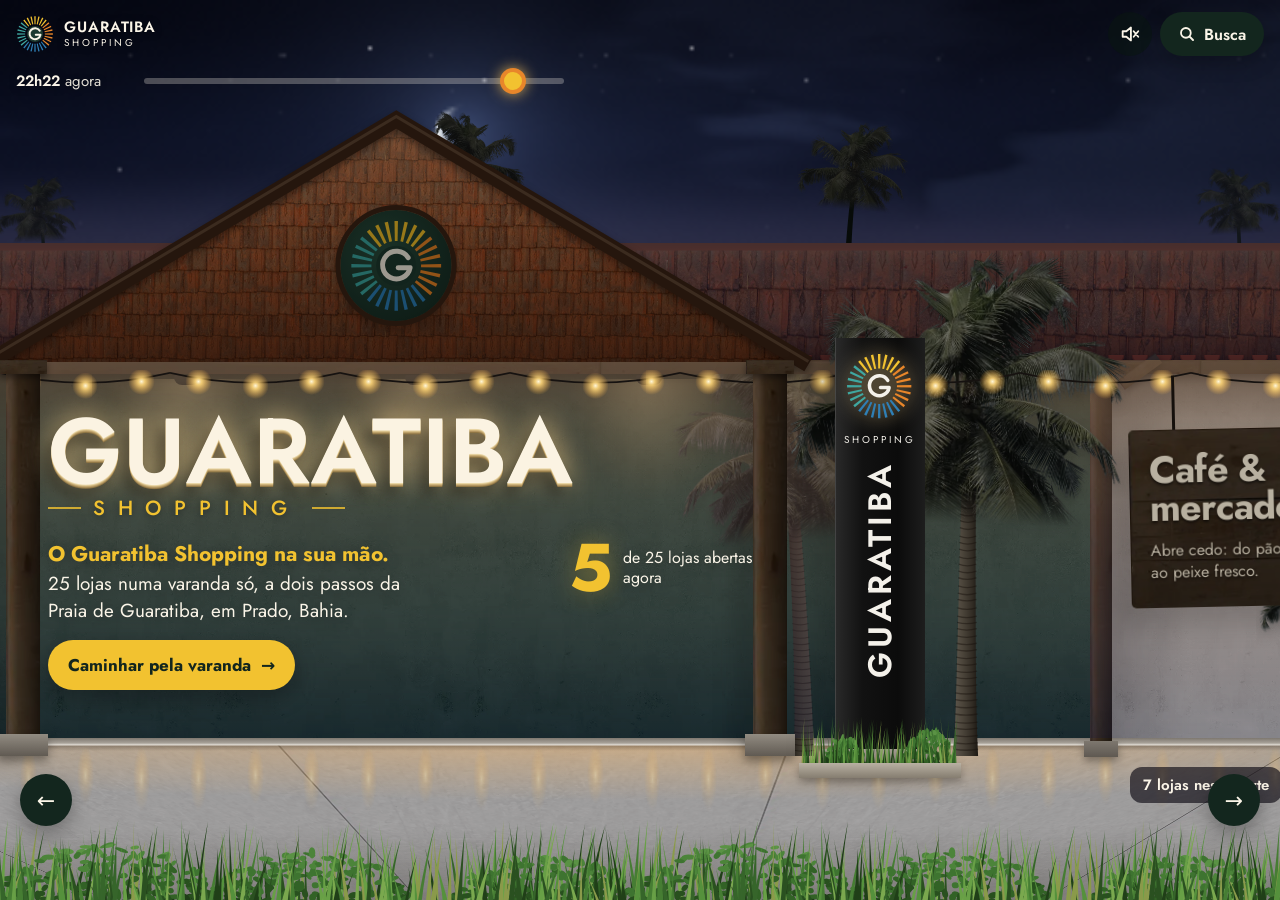
==== commit 72c26037: "Atualiza a contagem para 25 lojas Co-Authored-By: Claude Opus 5.5 <noreply@anthropic.com> Claude-Ses" ====
--- a/index.html
+++ b/index.html
@@ -6,10 +6,10 @@
 <meta name="referrer" content="strict-origin-when-cross-origin">
 <meta name="viewport" content="width=device-width, initial-scale=1, viewport-fit=cover">
 <title>Guaratiba Shopping · Tudo em apenas um lugar · Praia de Guaratiba, Prado-BA</title>
-<meta name="description" content="Caminhe pela varanda do Guaratiba Shopping, na Praia de Guaratiba, em Prado (BA): 26 lojas, do café da manhã ao último brinde, com horário de cada uma em tempo real.">
+<meta name="description" content="Caminhe pela varanda do Guaratiba Shopping, na Praia de Guaratiba, em Prado (BA): 25 lojas, do café da manhã ao último brinde, com horário de cada uma em tempo real.">
 <meta name="theme-color" content="#1E3A2F">
 <meta property="og:title" content="Guaratiba Shopping · A Varanda do Sol">
-<meta property="og:description" content="26 lojas numa varanda só, na Praia de Guaratiba, Prado-BA. Veja o que está aberto agora.">
+<meta property="og:description" content="25 lojas numa varanda só, na Praia de Guaratiba, Prado-BA. Veja o que está aberto agora.">
 <meta property="og:type" content="website">
 <meta property="og:image" content="https://samuelsalomaopassos-source.github.io/guaratiba-shopping/assets/og.png">
 <link rel="icon" href="assets/favicon.svg" type="image/svg+xml">
@@ -17,7 +17,7 @@
 <link rel="preconnect" href="https://api.open-meteo.com" crossorigin>
 <link rel="preload" href="assets/tex/telha.webp" as="image">
 <link rel="preload" href="assets/tex/madeira.webp" as="image">
-<link rel="stylesheet" href="styles.css?v=37">
+<link rel="stylesheet" href="styles.css?v=38">
 </head>
 <body>
 <a class="skip" href="#diretorio-lista">Pular para a lista de lojas</a>
@@ -104,8 +104,8 @@
       </div>
       <div class="entrada-texto">
         <h1 id="titulo" class="letreiro"><span class="l1">Guaratiba</span> <span class="l2">Shopping</span></h1>
-        <p class="entrada-sub"><strong>O Guaratiba Shopping na sua mão.</strong> 26 lojas numa varanda só, a dois passos da Praia de Guaratiba, em Prado, Bahia.</p>
-        <p class="agora"><span class="agora-num" id="abertasN">--</span> <span class="agora-txt" id="abertasTxt">de 26 lojas abertas agora</span></p>
+        <p class="entrada-sub"><strong>O Guaratiba Shopping na sua mão.</strong> 25 lojas numa varanda só, a dois passos da Praia de Guaratiba, em Prado, Bahia.</p>
+        <p class="agora"><span class="agora-num" id="abertasN">--</span> <span class="agora-txt" id="abertasTxt">de 25 lojas abertas agora</span></p>
         <button class="btn-primary" id="btnCaminhar" type="button">Caminhar pela varanda <span aria-hidden="true">→</span></button>
       </div>
       <p class="dica-gesto" aria-hidden="true"><span class="seta">↑</span> Deslize pra caminhar</p>
@@ -195,8 +195,8 @@
   </div>
 </noscript>
 
-<script src="data.js?v=37"></script>
-<script src="sky.js?v=37"></script>
-<script src="app.js?v=37"></script>
+<script src="data.js?v=38"></script>
+<script src="sky.js?v=38"></script>
+<script src="app.js?v=38"></script>
 </body>
 </html>
